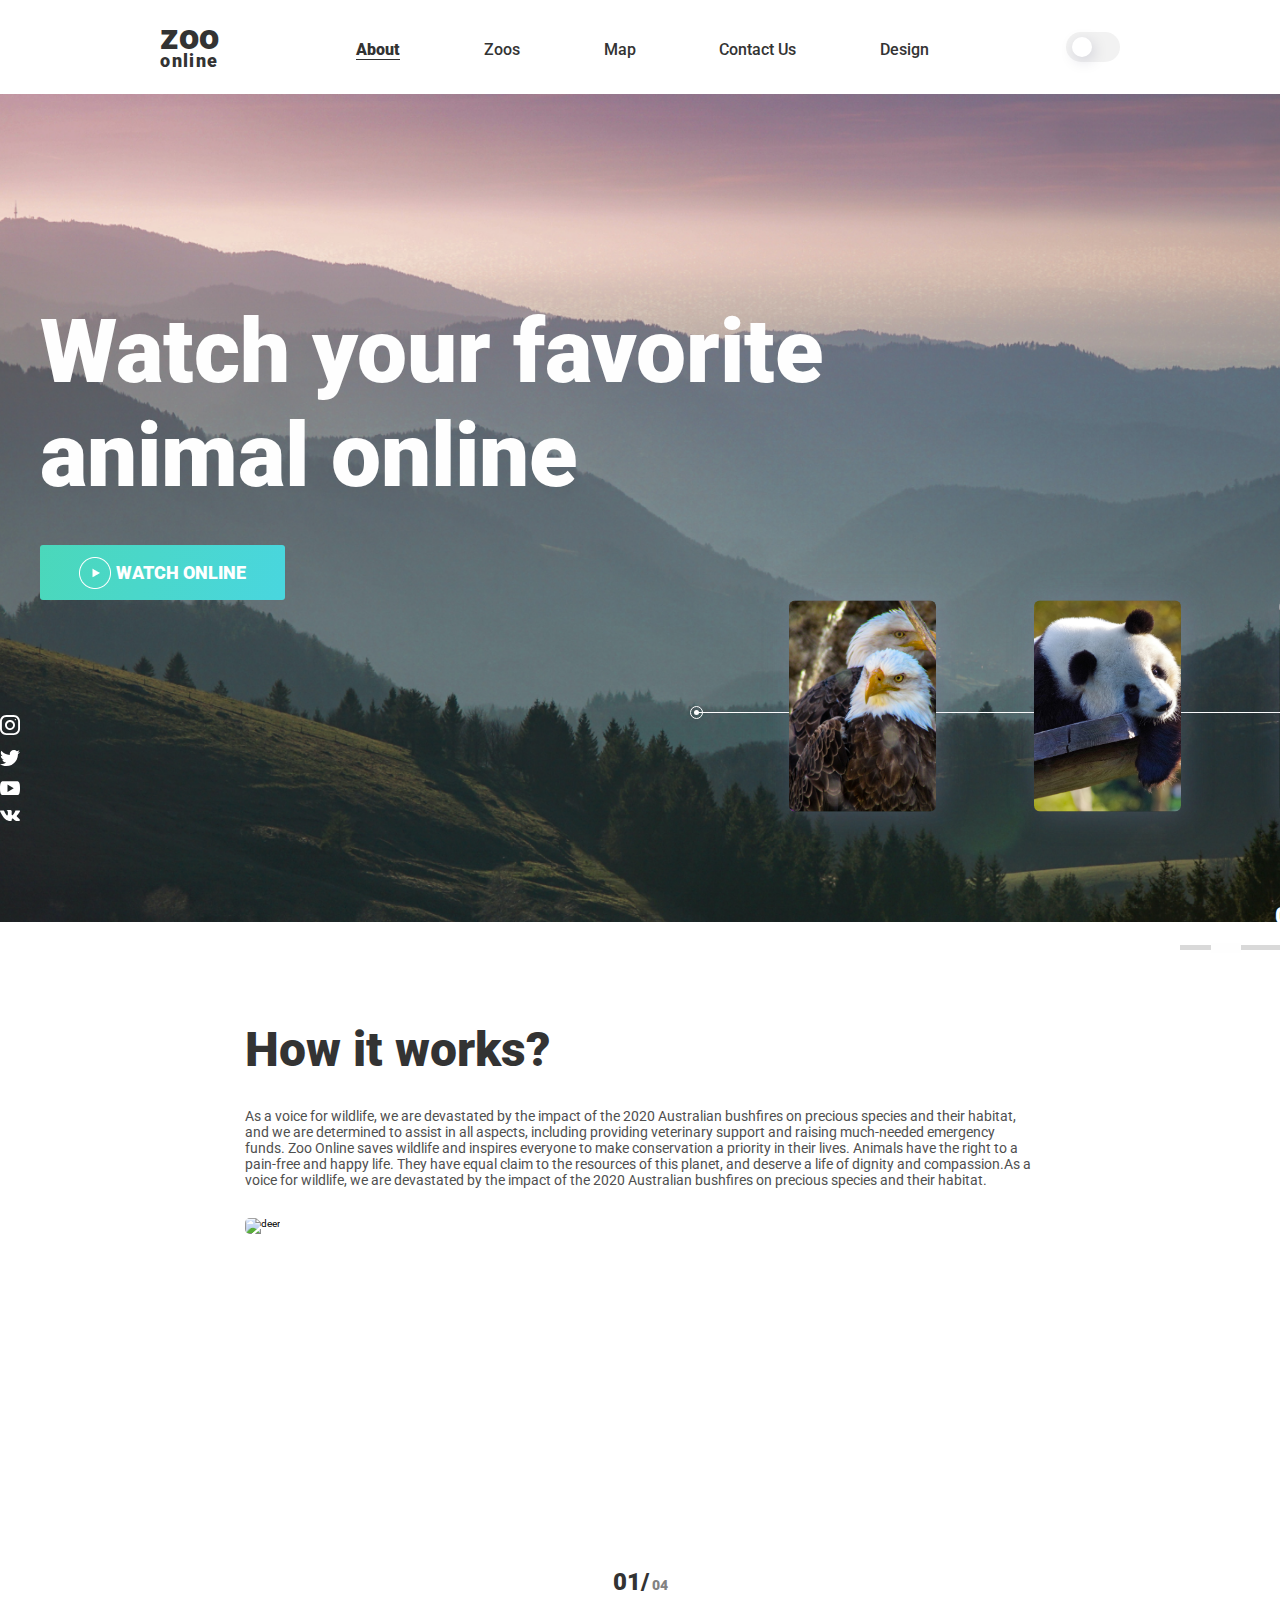
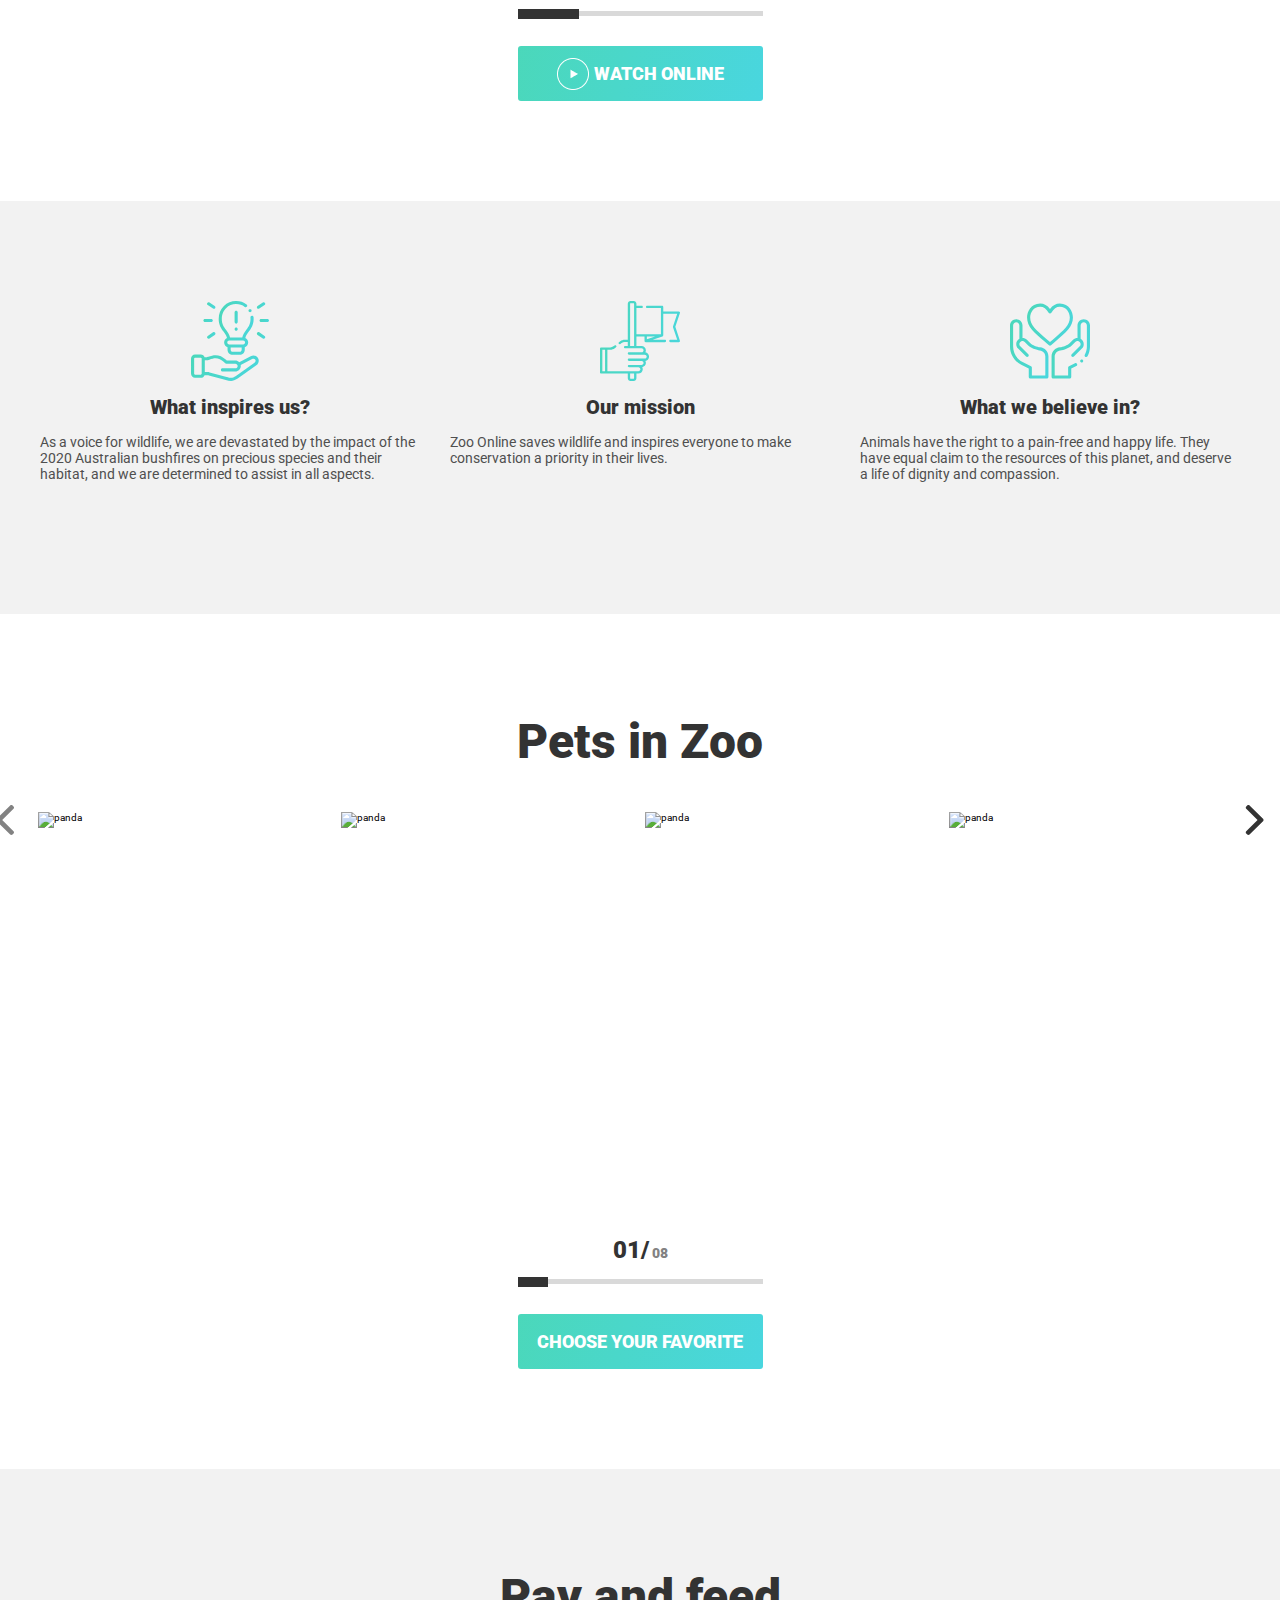
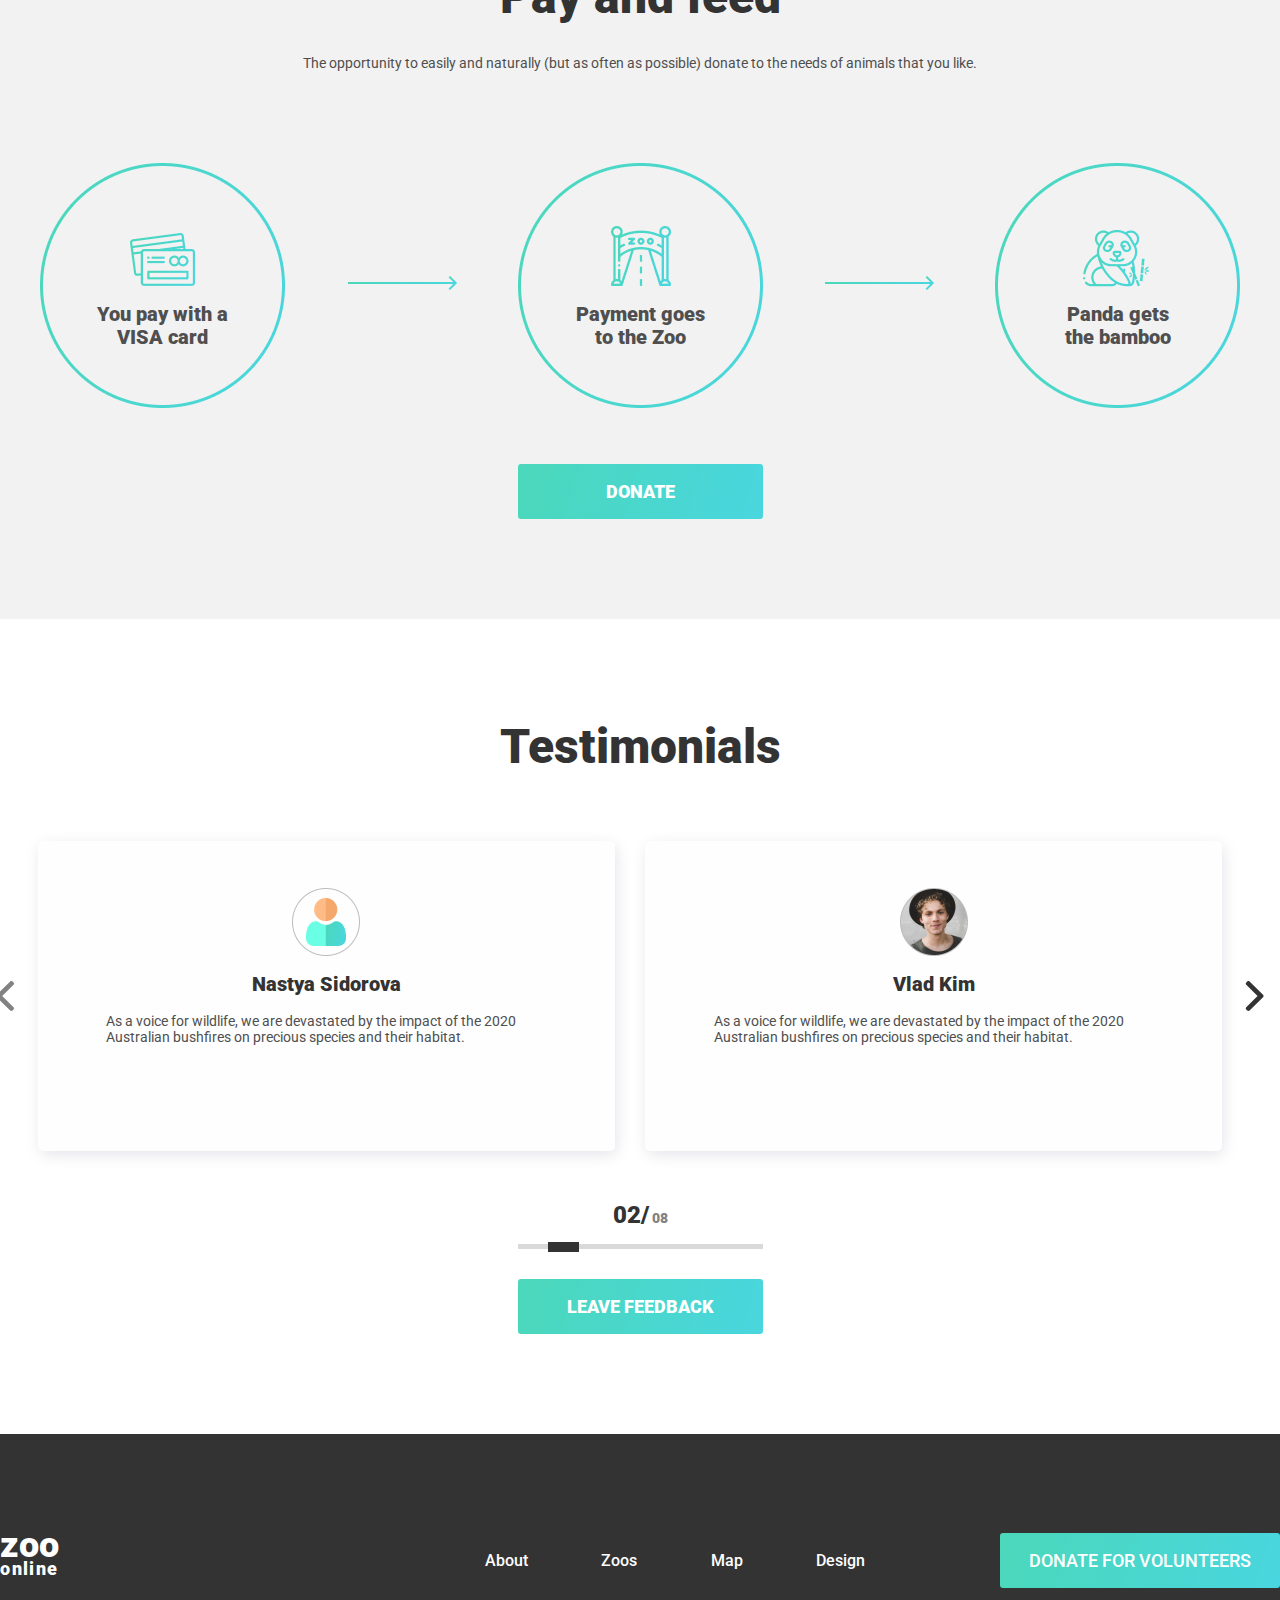
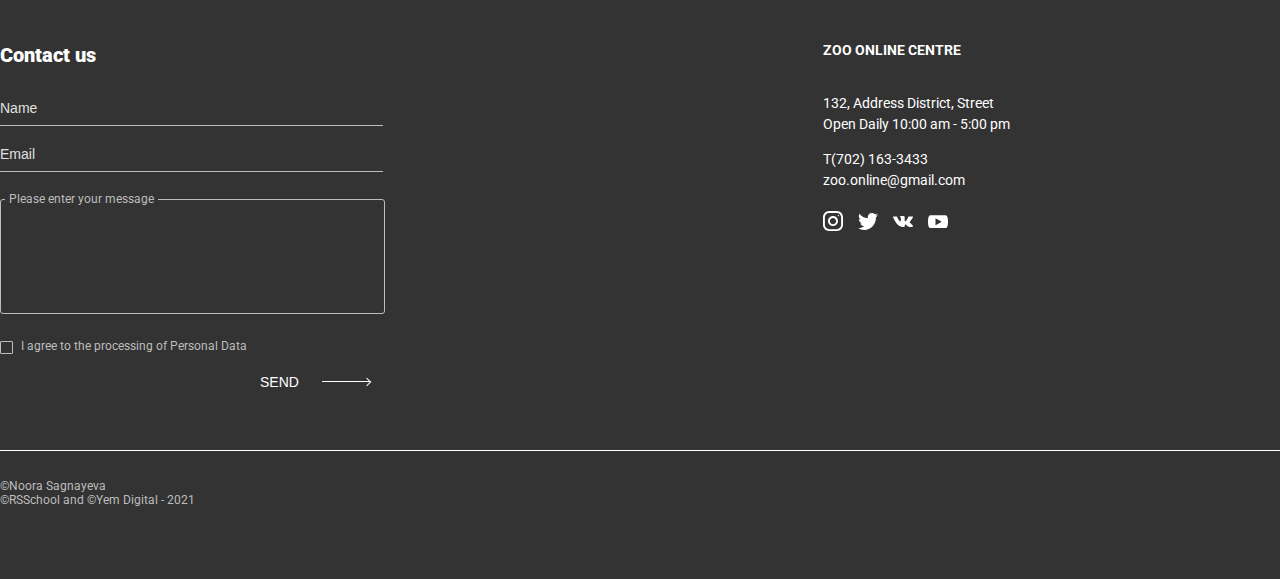
==== online-zoo/pages/landing/index.html @ e0a6dd7f "feat: start adaptive and remove bad code, prepare things to change machine" ====
<!DOCTYPE html>
<html lang="en">
  <head>
    <meta charset="UTF-8" />
    <meta http-equiv="X-UA-Compatible" content="IE=edge" />
    <meta name="viewport" content="width=device-width, initial-scale=1.0" />
    <link rel="preconnect" href="https://fonts.gstatic.com" />
    <link
      href="https://fonts.googleapis.com/css2?family=Roboto:wght@400;500;900&display=swap"
      rel="stylesheet"
    />
    <link rel="stylesheet" href="style.css" />
    <script src="main.js" defer></script>
    <title>Online Zoo</title>
  </head>
  <body>
    <header class="header">
      <div class="wrapper-large">
        <div class="header__wrapper">
          <a href="index.html" class="logo">
            <p class="logo-txt-1">zoo</p>
            <p class="logo-txt-2">online</p>
            <h1>Online Zoo</h1>
          </a>
          <nav class="nav">
            <ul class="nav__ul">
              <li class="nav__item">
                <a
                  href="../../../online-zoo/pages/landing/index.html"
                  class="nav__link nav__link_active"
                  >about</a
                >
              </li>
              <li class="nav__item">
                <a
                  href="../../../online-zoo/pages/zoos/panda/index.html"
                  class="nav__link"
                  >zoos</a
                >
              </li>
              <li class="nav__item">
                <a
                  href="../../../online-zoo/pages/map/index.html"
                  class="nav__link"
                  >map</a
                >
              </li>
              <li class="nav__item">
                <a href="#anchor" class="nav__link">contact us</a>
              </li>
              <li class="nav__item">
                <a
                  href="https://www.figma.com/file/HKt5Nlx0jghQtJp6jW9q8F/zooApp"
                  class="nav__link"
                  >design</a
                >
              </li>
            </ul>
          </nav>
          <div class="burger-n-checkbox">
            <label class="switch">
              <input type="checkbox" id="checkbox" class="checkbox" />
              <span class="ch-slider round"></span>
            </label>
            <div class="burger-button">
              <div class="burger">
                <span class="burger__item"></span>
                <span class="burger__item"></span>
                <span class="burger__item burger__item_short"></span>
              </div>
            </div>
          </div>
        </div>
      </div>
    </header>
    <section class="watch">
      <div class="watch__wrapper_mini">
        <div class="watch__link">
          <p class="watch__title">Watch your favorite animal online</p>
          <a
            href="../../../online-zoo/pages/zoos/panda/index.html"
            class="watch__button button__icon"
          >
            <img
              src="../../../online-zoo/assets/icons/btnicon.png"
              alt="play"
              class="play-icon"
            />
            watch online
          </a>
        </div>
      </div>
      <div class="wrapper-large">
        <div class="watch__wrapper-inner">
          <div class="social">
            <ul class="social__ul">
              <li class="social__item">
                <a
                  href="https://www.instagram.com/"
                  class="social__link social__link_instagram"
                ></a>
              </li>
              <li class="social__item">
                <a
                  href="https://twitter.com/home"
                  class="social__link social__link_twitter"
                ></a>
              </li>
              <li class="social__item">
                <a
                  href="https://www.youtube.com/"
                  class="social__link social__link_youtube"
                ></a>
              </li>
              <li class="social__item">
                <a
                  href="https://vk.com/"
                  class="social__link social__link_vk"
                ></a>
              </li>
            </ul>
          </div>
          <div class="animals">
            <div class="animals__slider">
              <div class="bg">
                <div class="bg__dot">
                  <span></span>
                </div>
                <div class="bg__line"></div>
              </div>
              <div class="animals__content">
                <div class="animals__image">
                  <img
                    src="../../../online-zoo/assets/images/eagle1.jpg"
                    alt="panda"
                  />
                  <div class="animals__description">
                    <p>
                      Lorem ipsum dolor, sit amet consectetur adipisicing elit.
                      Sint, quam.
                    </p>
                  </div>
                </div>
                <div class="animals__image">
                  <img
                    src="../../../online-zoo/assets/images/panda.jpg"
                    alt="panda"
                  />
                  <div class="animals__description"></div>
                </div>
                <div class="animals__image">
                  <img
                    src="../../../online-zoo/assets/images/gorilla.jpg"
                    alt="panda"
                  />
                  <div class="animals__description"></div>
                </div>
                <div class="animals__image">
                  <img
                    src="../../../online-zoo/assets/images/alligator.jpg"
                    alt="panda"
                  />
                  <div class="animals__description"></div>
                </div>
                <div class="animals__image">
                  <img
                    src="../../../online-zoo/assets/images/fox.jpg"
                    alt="panda"
                  />
                  <div class="animals__description"></div>
                </div>
              </div>
            </div>
            <div class="animals__progress">
              <label class="progress">
                <output class="progress__current">
                  <b>02</b><span>/</span>
                  08
                </output>
                <input
                  type="range"
                  class="progress__input"
                  min="1"
                  max="8"
                  value="2"
                />
              </label>
            </div>
          </div>
        </div>
      </div>
    </section>
    <section class="how-work">
      <div class="wrapper how-work__wrapper">
        <h2 class="how-work__title">How it works?</h2>
        <p class="description how-work__description">
          As a voice for wildlife, we are devastated by the impact of the 2020
          Australian bushfires on precious species and their habitat, and we are
          determined to assist in all aspects, including providing veterinary
          support and raising much-needed emergency funds. Zoo Online saves
          wildlife and inspires everyone to make conservation a priority in
          their lives. Animals have the right to a pain-free and happy life.
          They have equal claim to the resources of this planet, and deserve a
          life of dignity and compassion.As a voice for wildlife, we are
          devastated by the impact of the 2020 Australian bushfires on precious
          species and their habitat.
        </p>
        <div class="how-work__animals">
          <img
            src="../../assets/images/deer-wide.jpg"
            alt="deer"
            class="how-work__img"
          />
        </div>
        <div class="how-work__progress">
          <label class="progress">
            <output class="progress__current">
              <b>01</b><span>/</span>
              04
            </output>
            <input
              type="range"
              class="progress__input"
              min="1"
              max="4"
              value="1"
            />
          </label>
        </div>
        <div class="how-work__btn">
          <a
            href=".././../../online-zoo/pages/zoos/panda/index.html"
            class="how-work__button"
          >
            <img
              src="../../../online-zoo/assets/icons/btnicon.png"
              alt="play"
              class="play-icon"
            />
            watch online
          </a>
        </div>
      </div>
    </section>
    <section class="inspiration">
      <div class="wrapper">
        <div class="inspiration__column">
          <div class="inspiration__item">
            <img
              src="../../../online-zoo/assets/icons/problem-solving.svg"
              alt="icon"
              class="inspiration__icon"
            />
            <h3 class="inspiration__subtitle">What inspires us?</h3>
            <p class="inspiration__description">
              As a voice for wildlife, we are devastated by the impact of the
              2020 Australian bushfires on precious species and their habitat,
              and we are determined to assist in all aspects.
            </p>
          </div>
          <div class="inspiration__item">
            <img
              src="../../../online-zoo/assets/icons/achievement.svg"
              alt="icon"
              class="inspiration__icon"
            />
            <h3 class="inspiration__subtitle">Our mission</h3>
            <p class="inspiration__description">
              Zoo Online saves wildlife and inspires everyone to make
              conservation a priority in their lives.
            </p>
          </div>
          <div class="inspiration__item">
            <img
              src="../../../online-zoo/assets/icons/love.svg"
              alt="icon"
              class="inspiration__icon"
            />
            <h3 class="inspiration__subtitle">What we believe in?</h3>
            <p class="inspiration__description">
              Animals have the right to a pain-free and happy life. They have
              equal claim to the resources of this planet, and deserve a life of
              dignity and compassion.
            </p>
          </div>
        </div>
      </div>
    </section>
    <section class="pets">
      <div class="wrapper">
        <h2 class="pets__title">Pets in Zoo</h2>
        <div class="pets__slider">
          <div class="slider">
            <a href="#" class="slider__btn btn-left"></a>
            <div class="slider__content">
              <div class="slider__item">
                <div class="card">
                  <img
                    src="../../../online-zoo/assets/images/panda.png"
                    alt="panda"
                    class="card__img"
                  />
                  <div class="card__description">
                    <p>
                      Panda’s name is Bei Bei. He is 2 years old. Bei Bei is
                      from China. He loves bamboos.
                    </p>
                    <div class="card__btn">
                      <a href="#" class="card__link link-online"
                        ><img
                          src="../../../online-zoo/assets/icons/Polygon.svg"
                          alt="lpay"
                        />watch online</a
                      >
                      <a href="#" class="card__link link-donate"
                        ><img
                          src="../../../online-zoo/assets/icons/$.svg"
                          alt="lpay"
                        />donate</a
                      >
                    </div>
                  </div>
                </div>
              </div>
              <div class="slider__item">
                <div class="card">
                  <img
                    src="../../../online-zoo/assets/images/eagle.png"
                    alt="panda"
                    class="card__img"
                  />
                  <div class="card__description">
                    <p>
                      Panda’s name is Bei Bei. He is 2 years old. Bei Bei is
                      from China. He loves bamboos.
                    </p>
                    <div class="card__btn">
                      <a href="#" class="card__link link-online"
                        ><img
                          src="../../../online-zoo/assets/icons/Polygon.svg"
                          alt="lpay"
                        />watch online</a
                      >
                      <a href="#" class="card__link link-donate"
                        ><img
                          src="../../../online-zoo/assets/icons/$.svg"
                          alt="lpay"
                        />donate</a
                      >
                    </div>
                  </div>
                </div>
              </div>
              <div class="slider__item">
                <div class="card">
                  <img
                    src="../../../online-zoo/assets/images/gorilla.png"
                    alt="panda"
                    class="card__img"
                  />
                  <div class="card__description">
                    <p>
                      Panda’s name is Bei Bei. He is 2 years old. Bei Bei is
                      from China. He loves bamboos.
                    </p>
                    <div class="card__btn">
                      <a href="#" class="card__link link-online"
                        ><img
                          src="../../../online-zoo/assets/icons/Polygon.svg"
                          alt="lpay"
                        />watch online</a
                      >
                      <a href="#" class="card__link link-donate"
                        ><img
                          src="../../../online-zoo/assets/icons/$.svg"
                          alt="lpay"
                        />donate</a
                      >
                    </div>
                  </div>
                </div>
              </div>
              <div class="slider__item">
                <div class="card">
                  <img
                    src="../../../online-zoo/assets/images/alligator.png"
                    alt="panda"
                    class="card__img"
                  />
                  <div class="card__description">
                    <p>
                      Panda’s name is Bei Bei. He is 2 years old. Bei Bei is
                      from China. He loves bamboos.
                    </p>
                    <div class="card__btn">
                      <a href="#" class="card__link link-online"
                        ><img
                          src="../../../online-zoo/assets/icons/Polygon.svg"
                          alt="lpay"
                        />watch online</a
                      >
                      <a href="#" class="card__link link-donate"
                        ><img
                          src="../../../online-zoo/assets/icons/$.svg"
                          alt="lpay"
                        />donate</a
                      >
                    </div>
                  </div>
                </div>
              </div>
            </div>
            <a href="#" class="slider__btn btn-right"></a>
          </div>
        </div>
        <div class="pets__progress">
          <label class="progress">
            <output class="progress__current">
              <b>01</b><span>/</span>
              08
            </output>
            <input
              type="range"
              class="progress__input"
              min="1"
              max="8"
              value="1"
            />
          </label>
        </div>
        <div class="pets__btn">
          <a
            href="../../../online-zoo/pages/map/index.html"
            class="pets__button"
            >Choose your favorite</a
          >
        </div>
      </div>
    </section>
    <section class="pay">
      <div class="wrapper">
        <h2 class="pay__title">Pay and feed</h2>
        <p class="pay__description">
          The opportunity to easily and naturally (but as often as possible)
          donate to the needs of animals that you like.
        </p>
        <div class="pay__column">
          <div class="pay__item">
            <img
              src="../../../online-zoo/assets/icons/visa.png"
              alt="visa icon"
              class="pay__icon"
            />
            <h3 class="pay__subtitle">
              You pay with a<br />
              VISA card
            </h3>
          </div>
          <div class="pay__arrow">
            <div class="arrow-head"></div>
          </div>
          <div class="pay__item">
            <img
              src="../../../online-zoo/assets/icons/zoo.png"
              alt="zoo icon"
              class="pay__icon"
            />
            <h3 class="pay__subtitle">
              Payment goes<br />
              to the Zoo
            </h3>
          </div>
          <div class="pay__arrow">
            <div class="arrow-head"></div>
          </div>
          <div class="pay__item">
            <img
              src="../../../online-zoo/assets/icons/panda.png"
              alt="panda icon"
              class="pay__icon"
            />
            <h3 class="pay__subtitle">
              Panda gets<br />
              the bamboo
            </h3>
          </div>
        </div>
        <div class="pay__btn">
          <a href="#" class="pay__button">donate</a>
        </div>
      </div>
    </section>
    <section class="testimonial">
      <div class="wrapper">
        <h2 class="testimonial__title">Testimonials</h2>
        <div class="testimonial__slider">
          <div class="slider">
            <a href="#" class="slider__btn btn-left"> </a>
            <div class="slider__content">
              <div class="slider__item testimonial__item">
                <div class="testimonial__card">
                  <img
                    class="testimonial__img"
                    src="../../../online-zoo/assets/icons/user.png"
                    alt="user icon"
                  />
                  <h3 class="testimonial__subtitle">Nastya Sidorova</h3>
                  <p class="testimonial__description">
                    As a voice for wildlife, we are devastated by the impact of
                    the 2020 Australian bushfires on precious species and their
                    habitat.
                  </p>
                </div>
              </div>
              <div class="slider__item testimonial__item">
                <div class="testimonial__card">
                  <img
                    class="testimonial__img"
                    src="../../../online-zoo/assets/icons/user2.png"
                    alt="user icon"
                  />
                  <h3 class="testimonial__subtitle">Vlad Kim</h3>
                  <p class="testimonial__description">
                    As a voice for wildlife, we are devastated by the impact of
                    the 2020 Australian bushfires on precious species and their
                    habitat.
                  </p>
                </div>
              </div>
            </div>
            <a href="#" class="slider__btn btn-right"> </a>
          </div>
        </div>
        <div class="testimonial__progress">
          <label class="progress">
            <output class="progress__current">
              <b>02</b><span>/</span>
              08
            </output>
            <input
              type="range"
              class="progress__input"
              min="1"
              max="8"
              value="2"
            />
          </label>
        </div>
        <div class="testimonial__btn">
          <a href="#" class="pets__button">Leave feedback</a>
        </div>
      </div>
    </section>
    <!-- <section class="map">
      <div class="wrapper">
        <h2 class="map__title">Map</h2>
        <div class="map__img">
          <div class="map__marker">
            <a href="#" class="point map__points map__points_eagle">
              <svg
                width="67"
                height="94"
                viewBox="0 0 67 94"
                fill="none"
                xmlns="http://www.w3.org/2000/svg"
              >
                <path
                  d="M33.682 0C15.4489 0 0.615723 14.835 0.615723 33.0703C0.615723 50.7103 30.8461 90.9006 32.1338 92.6047C32.4956 93.0911 33.0753 93.375 33.6822 93.375C34.2891 93.375 34.8688 93.0911 35.2305 92.6047C36.5181 90.9006 66.7487 50.7105 66.7487 33.0703C66.7483 14.835 51.9151 0 33.682 0ZM33.682 50.5781C24.0305 50.5781 16.1763 42.7229 16.1763 33.0703C16.1763 23.4176 24.0305 15.5624 33.682 15.5624C43.3335 15.5624 51.1877 23.4176 51.1877 33.0703C51.1877 42.7229 43.3335 50.5781 33.682 50.5781Z"
                  fill="url(#paint0_linear)"
                />
                <defs>
                  <linearGradient
                    id="paint0_linear"
                    x1="-11.7325"
                    y1="-4.90899e-07"
                    x2="83.027"
                    y2="20.3729"
                    gradientUnits="userSpaceOnUse"
                  >
                    <stop stop-color="#4BD8B5" />
                    <stop offset="1" stop-color="#49D6DF" />
                  </linearGradient>
                </defs>
              </svg>
              <img
                class="point-icon"
                src="../../../online-zoo/assets/icons/points/eagle.png"
                alt="eagle"
              />
              <div class="point__hint">
                <img
                  src="../../../online-zoo/assets/icons/points/eagle2.png"
                  alt="icon"
                />
                <div class="point__description">
                  <h4>West End Bald Eagle</h4>
                  <p><span>Region:</span>on an island near Los Angeles</p>
                  <p><span>Population:</span>more than 270 pairs in 2013</p>
                </div>
              </div>
            </a>

            <a href="#" class="point map__points map__points_alligator">
              <svg
                width="67"
                height="94"
                viewBox="0 0 67 94"
                fill="none"
                xmlns="http://www.w3.org/2000/svg"
              >
                <path
                  d="M33.682 0C15.4489 0 0.615723 14.835 0.615723 33.0703C0.615723 50.7103 30.8461 90.9006 32.1338 92.6047C32.4956 93.0911 33.0753 93.375 33.6822 93.375C34.2891 93.375 34.8688 93.0911 35.2305 92.6047C36.5181 90.9006 66.7487 50.7105 66.7487 33.0703C66.7483 14.835 51.9151 0 33.682 0ZM33.682 50.5781C24.0305 50.5781 16.1763 42.7229 16.1763 33.0703C16.1763 23.4176 24.0305 15.5624 33.682 15.5624C43.3335 15.5624 51.1877 23.4176 51.1877 33.0703C51.1877 42.7229 43.3335 50.5781 33.682 50.5781Z"
                  fill="url(#paint0_linear)"
                />
                <defs>
                  <linearGradient
                    id="paint0_linear"
                    x1="-11.7325"
                    y1="-4.90899e-07"
                    x2="83.027"
                    y2="20.3729"
                    gradientUnits="userSpaceOnUse"
                  >
                    <stop stop-color="#4BD8B5" />
                    <stop offset="1" stop-color="#49D6DF" />
                  </linearGradient>
                </defs>
              </svg>
              <img
                class="point-icon"
                src="../../../online-zoo/assets/icons/points/alligator.png"
                alt="eagle"
              />
              <div class="point__hint">
                <img
                  src="../../../online-zoo/assets/icons/points/eagle2.png"
                  alt="icon"
                />
                <div class="point__description">
                  <h4>West End Bald Eagle</h4>
                  <p><span>Region:</span>on an island near Los Angeles</p>
                  <p><span>Population:</span>more than 270 pairs in 2013</p>
                </div>
              </div>
            </a>
            <a href="#" class="point map__points map__points_gorilla">
              <svg
                width="67"
                height="94"
                viewBox="0 0 67 94"
                fill="none"
                xmlns="http://www.w3.org/2000/svg"
              >
                <path
                  d="M33.682 0C15.4489 0 0.615723 14.835 0.615723 33.0703C0.615723 50.7103 30.8461 90.9006 32.1338 92.6047C32.4956 93.0911 33.0753 93.375 33.6822 93.375C34.2891 93.375 34.8688 93.0911 35.2305 92.6047C36.5181 90.9006 66.7487 50.7105 66.7487 33.0703C66.7483 14.835 51.9151 0 33.682 0ZM33.682 50.5781C24.0305 50.5781 16.1763 42.7229 16.1763 33.0703C16.1763 23.4176 24.0305 15.5624 33.682 15.5624C43.3335 15.5624 51.1877 23.4176 51.1877 33.0703C51.1877 42.7229 43.3335 50.5781 33.682 50.5781Z"
                  fill="url(#paint0_linear)"
                />
                <defs>
                  <linearGradient
                    id="paint0_linear"
                    x1="-11.7325"
                    y1="-4.90899e-07"
                    x2="83.027"
                    y2="20.3729"
                    gradientUnits="userSpaceOnUse"
                  >
                    <stop stop-color="#4BD8B5" />
                    <stop offset="1" stop-color="#49D6DF" />
                  </linearGradient>
                </defs>
              </svg>
              <img
                class="point-icon"
                src="../../../online-zoo/assets/icons/points/gorilla.png"
                alt="eagle"
              />
              <div class="point__hint">
                <img
                  src="../../../online-zoo/assets/icons/points/eagle2.png"
                  alt="icon"
                />
                <div class="point__description">
                  <h4>West End Bald Eagle</h4>
                  <p><span>Region:</span>on an island near Los Angeles</p>
                  <p><span>Population:</span>more than 270 pairs in 2013</p>
                </div>
              </div>
            </a>

            <a href="#" class="point map__points map__points_panda">
              <svg
                width="67"
                height="94"
                viewBox="0 0 67 94"
                fill="none"
                xmlns="http://www.w3.org/2000/svg"
              >
                <path
                  d="M33.682 0C15.4489 0 0.615723 14.835 0.615723 33.0703C0.615723 50.7103 30.8461 90.9006 32.1338 92.6047C32.4956 93.0911 33.0753 93.375 33.6822 93.375C34.2891 93.375 34.8688 93.0911 35.2305 92.6047C36.5181 90.9006 66.7487 50.7105 66.7487 33.0703C66.7483 14.835 51.9151 0 33.682 0ZM33.682 50.5781C24.0305 50.5781 16.1763 42.7229 16.1763 33.0703C16.1763 23.4176 24.0305 15.5624 33.682 15.5624C43.3335 15.5624 51.1877 23.4176 51.1877 33.0703C51.1877 42.7229 43.3335 50.5781 33.682 50.5781Z"
                  fill="url(#paint0_linear)"
                />
                <defs>
                  <linearGradient
                    id="paint0_linear"
                    x1="-11.7325"
                    y1="-4.90899e-07"
                    x2="83.027"
                    y2="20.3729"
                    gradientUnits="userSpaceOnUse"
                  >
                    <stop stop-color="#4BD8B5" />
                    <stop offset="1" stop-color="#49D6DF" />
                  </linearGradient>
                </defs>
              </svg>
              <img
                class="point-icon"
                src="../../../online-zoo/assets/icons/points/panda.png"
                alt="eagle"
              />
              <div class="point__hint">
                <img
                  src="../../../online-zoo/assets/icons/points/eagle2.png"
                  alt="icon"
                />
                <div class="point__description">
                  <h4>West End Bald Eagle</h4>
                  <p><span>Region:</span>on an island near Los Angeles</p>
                  <p><span>Population:</span>more than 270 pairs in 2013</p>
                </div>
              </div>
            </a>
          </div>
          <svg
            width="1200"
            height="498"
            viewBox="0 0 1200 498"
            fill="none"
            xmlns="http://www.w3.org/2000/svg"
          >
            <path
              d="M742.625 212.977L743.227 212.795L743.438 213.779L746.131 213.219L749.036 213.31L751.157 213.415L753.339 210.995L755.747 208.711L757.748 206.518L758.515 207.743L759.252 210.556L757.477 210.572L757.387 212.886L758.049 213.385L756.529 214.081L756.634 215.533L755.747 217.016L755.762 218.438L755.115 219.194L744.446 217.409L742.821 213.794L742.625 212.977Z"
              fill="#333333"
            />
            <path
              d="M771.425 172.316L775.111 173.677L777.609 173.193L778.076 171.574L780.694 171.045L782.454 169.956L782.665 167.112L785.434 166.416L785.75 165.146L787.51 166.099L788.563 166.204L790.459 166.235L793.152 166.991L794.266 167.43L796.538 166.28L797.802 166.961L798.614 165.327L800.661 165.403L801.082 164.888L801.187 163.451L802.421 162.211L804.407 163.013L804.242 164.102L805.295 164.268L805.521 167.278L807.071 168.443L808.124 167.687L809.583 167.339L811.404 165.736L813.796 166.008H817.302L818.1 167.036L816.204 167.43L814.594 168.095L810.757 168.504L807.221 169.26L805.506 170.803L806.574 172.316L807.266 174.101L805.807 175.598L806.183 176.96L805.446 178.245L802.165 178.14L803.881 180.499L801.834 181.392L800.706 183.54L801.202 185.688L799.999 186.686L798.675 186.353L796.102 186.822L795.876 187.821H793.303L791.648 189.833L791.919 192.873L787.615 194.34L785.163 194.038L784.561 194.809L782.424 194.356L779.024 194.9L773.005 193.07L775.758 189.848L775.187 187.549L772.493 186.943L771.937 184.69L770.432 181.846L771.636 179.879L770.071 179.365L770.658 176.763L771.425 172.316Z"
              fill="#333333"
            />
            <path
              d="M631.401 150.185L631.055 151.395L631.612 152.923L633.071 153.8L633.056 154.738L631.988 155.253L631.853 156.417L630.378 158.142L629.791 157.885L629.686 157.098L627.745 155.903L627.354 154.209L627.504 151.773L627.91 150.669L627.308 150.094L627.022 148.96L628.377 147.205L628.617 147.886L629.505 147.568L630.273 148.521L631.1 148.884L631.401 150.185Z"
              fill="#333333"
            />
            <path
              d="M708.966 152.909L713.571 152.35L714.398 153.287L715.752 153.908L715.196 154.8L717.137 156.025L716.339 157.16L717.889 158.128L719.484 158.718L719.86 161.184L718.656 161.29L717.016 159.232L716.956 158.688H715.466L714.353 157.735L713.661 157.826L712.201 156.782L709.583 155.904L709.689 154.165L708.966 152.909Z"
              fill="#333333"
            />
            <path
              d="M620.357 320.168L621.214 322.83L622.222 324.963L623.035 326.112L624.389 327.973L626.736 327.686L627.91 327.186L629.881 327.686L630.408 326.793L631.326 324.721L633.538 324.585L633.733 323.964L635.554 323.949L635.223 325.235L639.541 325.205L639.586 327.444L640.293 328.82L639.737 330.968L639.978 333.146L641.136 334.478L640.895 338.698L641.768 338.38L643.318 338.471L645.53 337.942L647.14 338.138L647.501 339.243L647.064 340.982L647.651 342.646L647.11 343.977L647.38 345.203L640.008 345.157L639.616 356.487L641.934 359.407L644.176 361.63L637.66 363.083L629.129 362.583L626.722 360.874L612.412 361.025L611.87 361.267L609.794 359.664L607.507 359.558L605.385 360.163L603.67 360.844L603.369 358.605L603.896 355.474L605.16 352.206L605.355 350.678L606.544 347.472L607.402 346.019L609.463 343.69L610.607 342.102L611.013 339.47L610.847 337.442L609.794 336.172L608.861 334.009L608.003 331.876L608.199 331.135L609.298 329.728L608.244 326.294L607.537 323.904L605.762 321.65L606.108 320.969L607.582 320.485L608.605 320.561L609.854 320.122L620.357 320.168ZM606.514 319.487L605.611 319.865L604.678 317.188L606.123 315.645L607.191 315.055L608.53 316.265L607.221 317.021L606.634 317.929L606.514 319.487Z"
              fill="#333333"
            />
            <path
              d="M353.354 496.167L350.375 496.349L348.388 495.078L346.432 494.987H343.002L340.745 486.985L342.445 488.649L344.792 491.326L349.562 493.474L354.287 494.382L353.354 496.167ZM334.305 377.845L336.607 380.416L337.705 377.557L341.723 377.709L342.355 378.465L349.321 384.289L352.24 384.818L356.754 387.45L360.471 388.857L361.133 390.43L358.229 395.846L361.84 396.814L365.797 397.358L368.491 396.783L371.38 394.046L371.666 390.899L373.336 390.218L375.262 392.276L375.457 395.135L372.719 397.101L370.522 398.538L366.956 402.002L362.863 406.873L362.322 409.732L361.84 413.393L362.322 416.948L361.675 417.749L361.705 420.049L361.72 421.909L366.49 424.98L366.354 427.431L368.701 428.989L368.777 430.728L366.174 435.312L361.434 437.233L354.753 437.974L350.961 437.611L352.03 439.744L351.789 442.421L352.737 444.221L350.931 445.477L347.561 445.976L344.085 444.675L342.957 445.613L344.1 449.153L346.568 450.242L348.193 449.107L349.532 450.968L346.658 452.072L344.416 454.296L344.657 457.896L344.266 459.802L341.121 459.817L338.909 461.648L338.563 464.325L342.4 466.942L345.71 467.668L345.319 470.875L341.903 472.902L340.805 477.092L338.187 478.499L337.284 480.178L339.315 483.899L342.024 485.972L340.609 485.79L337.465 485.23L329.52 484.746L327.594 482.659L326.917 479.981L324.81 480.208L323.306 478.907L321.997 475.126L324.088 473.552L324.555 471.283L323.712 469.468L324.705 466.412L324.795 461.678L323.953 459.575L325.247 458.91L324.585 457.548L322.884 456.837L323.652 455.34L321.846 453.978L320.176 449.864L321.365 449.138L319.905 444.781L319.965 441.12L320.251 437.929L322.042 436.628L320.372 433.149L319.77 429.866L321.952 427.536L321.38 424.556L322.764 421.062L322.268 417.78L321.274 417.129L318.762 410.973L320.372 407.297L319.574 403.848L320.402 400.611L322.252 397.252L324.449 395.044L323.231 393.637L323.832 392.503L323.065 386.558L326.691 384.788L327.519 381.097L327.007 380.204L329.625 376.982L334.305 377.845Z"
              fill="#333333"
            />
            <path
              d="M618.055 127.799L617.889 129.266H616.038L616.73 130.037L615.752 132.337L615.166 132.942L612.277 133.033L610.651 133.849L607.898 133.562L603.143 132.639L602.346 131.399L599.111 132.019L598.75 132.7L596.733 132.201L595.048 132.095L593.528 131.444L594.01 130.567L593.859 129.932L594.837 129.735L596.553 130.733L596.974 129.795L599.893 129.947L602.225 129.296L603.805 129.417L604.858 130.143L605.144 129.538L604.573 127.209L605.731 126.755L606.815 125.106L609.297 126.256L611.073 124.804L612.201 124.531L614.819 125.62L616.339 125.439L617.889 126.104L617.663 126.558L618.055 127.799Z"
              fill="#333333"
            />
            <path
              d="M1052.27 444.631L1055.02 445.872L1057.05 445.388L1059.97 444.692L1061.9 444.934L1060.32 449.169L1058.63 450.41L1057.02 453.284L1056.29 452.301L1052.86 454.797L1052.26 454.6L1050.24 454.494L1049.53 451.439L1050.07 449.079L1049.44 445.963L1050.19 444.329L1052.27 444.631ZM1070.76 348.243L1071.68 351.041L1074.12 349.695L1075.1 351.208L1076.62 352.584L1076.03 354.173L1076.34 357.228L1076.62 358.998L1077.44 359.437L1077.92 362.477L1077.28 364.323L1078 366.743L1081.49 368.604L1083.66 370.298L1085.73 371.856L1085.1 372.718L1086.68 374.942L1087.25 378.799L1088.82 378.013L1089.9 379.571L1090.88 379.011L1090.65 382.793L1092.64 384.986L1093.95 386.347L1095.98 389.222L1096.24 392.096L1095.8 394.123L1094.97 396.331L1095.8 399.357L1094.7 402.518L1093.62 404.167L1091.74 407.359L1091.18 409.401L1089.69 411.957L1087.13 415.21L1084 416.964L1081.82 419.717L1080.08 421.487L1077.98 424.573L1076.03 426.343L1074.19 429.02L1072.84 431.486L1072.6 432.606L1070.18 433.846L1066.32 433.982L1062.62 435.449L1060.53 436.826L1057.9 438.354L1055.7 436.781L1053.85 436.145L1055.08 434.285L1052.98 434.965L1049.04 437.552L1046.46 436.584L1044.75 436.024L1042.9 435.767L1039.99 434.738L1038.58 432.53L1038.89 429.822L1038.71 428.022L1037.52 426.57L1034.38 426.131L1036.06 424.407L1036.09 421.76L1033.63 424.225L1030.38 424.876L1032.8 422.909L1033.96 420.852L1035.82 419.097L1036.35 416.45L1032.63 419.506L1030.12 420.716L1027.92 423.56L1025.7 422.092L1026.39 420.201L1025.02 417.6L1023.61 416.268L1024.48 415.452L1020.67 413.288L1018.28 413.183L1015.45 411.443L1009.18 411.776L1004.36 413.062L1000.12 414.257L996.898 414.015L992.761 415.845L989.556 416.662L988.382 418.538L986.712 419.99L983.778 420.08L981.536 420.398L978.677 419.748L976.104 420.126L973.697 420.292L971.139 422.198L970.191 422.032L968.19 423.045L966.233 424.18L963.766 424.044H961.479L958.454 421.76L956.784 421.079L957.401 419.037L959.222 418.553L960.019 417.736L960.215 416.465L961.253 413.984L961.388 411.867L960.41 408.251L960.305 406.224L960.907 404.182L960.034 401.868L960.17 400.824L958.921 399.402L959.056 396.604L957.627 393.775L957.431 392.262L958.665 393.805L958.123 390.492L959.658 391.521L960.425 392.913L960.711 391.082L959.508 388.269L959.372 387.149L958.755 386.09L959.493 384.018L960.365 383.141L961.133 381.356L961.103 379.283L962.968 376.712L962.788 379.434L964.669 376.969L967.708 375.789L969.664 374.261L972.538 372.96L974.178 372.688L975.081 373.127L978.06 371.795L980.257 371.402L980.904 370.616L981.882 370.298L983.808 370.374L987.675 369.33L989.812 367.757L991 365.851L993.317 364.035L993.663 362.613L994.025 360.677L996.883 357.652L997.967 360.723L999.562 360.027L998.524 358.333L999.863 356.608L1001.32 357.38L1002.09 354.672L1004.23 352.917L1005.23 351.51L1007.09 350.905L1007.25 349.907L1008.77 350.33L1008.92 349.438L1010.55 348.924L1012.31 348.44L1014.74 350.073L1016.46 352.191L1018.67 352.206L1020.88 352.539L1020.36 350.587L1022.37 347.729L1024.07 346.806L1023.62 345.913L1025.37 343.886L1027.64 342.631L1029.41 343.054L1032.47 342.374L1032.57 340.558L1030.08 339.378L1032.02 338.864L1034.29 339.757L1036.03 341.209L1038.94 342.116L1039.98 341.769L1042.07 342.858L1044.25 341.844L1045.54 342.147L1046.45 341.466L1047.89 343.221L1046.75 345.127L1045.24 346.564L1044.01 346.685L1044.27 348.107L1043 349.892L1041.54 351.646L1041.66 352.645L1044.22 354.611L1046.79 355.761L1048.45 356.986L1050.71 359.089H1051.7L1053.41 359.996L1053.77 361.101L1056.96 362.311L1059.48 361.086L1060.47 359.18L1061.4 357.606L1062.13 355.64L1063.59 352.811L1063.31 351.087L1063.71 350.058L1063.54 348.016L1064.32 345.338L1065.09 344.612L1064.67 343.417L1065.72 341.542L1066.59 339.575L1066.79 338.562L1068.23 337.23L1069.06 338.97L1069.08 341.209L1069.92 341.632V343.13L1071 344.945L1071.03 346.957L1070.76 348.243Z"
              fill="#333333"
            />
            <path
              d="M714.353 157.735L715.466 158.688H716.971L717.016 159.232L718.656 161.29L716.264 160.821L714.353 159.172L713.661 157.826L714.353 157.735ZM721.665 152.456L723.185 152.698L723.637 151.79L725.442 150.353L727.473 152.229L729.55 154.755L731.145 154.921L732.319 155.889L729.58 156.177L729.369 158.945L728.948 160.201L727.82 161.032L728.136 162.802L727.308 162.984L724.961 161.108L725.894 159.338L724.765 158.295L723.531 158.552L719.86 161.184L719.484 158.718L717.889 158.128L716.339 157.16L717.151 156.025L715.195 154.8L715.752 153.908L714.398 153.288L713.57 152.35L714.323 151.775L716.971 152.788L718.807 153L719.213 152.592L717.302 150.655L718.099 150.156L719.062 150.277L721.665 152.456Z"
              fill="#333333"
            />
            <path
              d="M625.458 139.462L626.661 139.446L625.924 141.02L627.624 142.396L627.233 144.075L626.451 144.227L625.849 144.559L624.811 145.376L624.434 147.343L621.395 145.996L620.056 144.499L618.732 143.712L617.137 142.381L616.354 141.277L614.639 139.598L615.256 138.115L616.49 138.947L617.182 138.206L618.717 138.115L621.621 138.72L623.908 138.66L625.458 139.462Z"
              fill="#333333"
            />
            <path
              d="M887.389 220.829L887.645 223.37L886.351 222.841L886.938 225.7L885.704 223.839L885.283 222.039L884.395 220.314L882.649 218.242L879.399 218.106L879.911 219.573L879.068 221.555L877.488 220.829L877.052 221.479L876.014 221.086L874.615 220.768L873.697 217.834L872.132 215.156L872.433 213.008L870.146 212.055L870.748 210.754L872.734 209.438L869.95 207.547L870.823 205.127L873.817 206.67L875.502 206.851L876.179 209.317L879.565 209.816L882.8 209.756L884.906 210.361L883.733 213.386L882.198 213.583L881.401 215.61L883.567 217.455L883.823 215.186L884.786 215.171L887.389 220.829Z"
              fill="#333333"
            />
            <path
              d="M573.005 116.286L575.382 116.573L578.377 115.832L580.468 117.39L582.274 118.222L581.958 120.642L581.115 120.778L580.799 122.775L577.91 121.142L576.24 121.429L573.938 119.735L572.403 118.313L570.898 118.252L570.417 116.997L573.005 116.286Z"
              fill="#333333"
            />
            <path
              d="M552.21 264.954L549.788 264.031L548.118 264.168L546.869 265.06L545.274 264.319L544.657 263.139L543.062 262.368L542.836 260.295L543.814 258.782L543.739 257.587L546.553 254.638L547.08 252.187L548.058 251.325L549.773 251.809L551.263 251.083L551.744 250.16L554.498 248.572L555.175 247.452L558.485 245.985L560.426 245.471L561.314 246.151L563.586 246.136L563.3 247.861L563.781 249.494L565.767 251.809L565.888 253.533L569.965 254.335L569.89 256.786L569.123 257.845L567.392 258.177L566.67 259.735L565.451 260.129L562.337 260.053L560.697 259.781L559.553 260.356L557.988 260.083L551.819 260.265L551.729 262.277L552.21 264.954Z"
              fill="#333333"
            />
            <path
              d="M637.765 141.686L638.834 143.153L640.098 142.896L642.701 143.455L647.621 143.637L649.201 142.729L653.068 141.897L655.596 143.198L657.597 143.576L655.987 145.044L654.979 147.6L656.228 149.642L653.309 149.158L649.968 150.278L650.074 152.063L647.034 152.395L644.582 151.155L641.948 152.138L639.466 152.032L639.059 149.673L637.314 148.523L637.826 148.024L637.434 147.6L637.916 146.466L639.12 145.346L637.389 143.803L636.998 142.502L637.765 141.686Z"
              fill="#333333"
            />
            <path
              d="M666.715 315.266L666.52 310.985L665.632 309.366L667.799 309.638L668.897 307.611L670.793 307.853L670.988 309.245L671.756 310.062L671.786 311.212L670.898 311.953L669.499 313.813L668.19 315.099L666.715 315.266Z"
              fill="#333333"
            />
            <path
              d="M571.831 276.995L568.897 277.403L568.009 274.953L568.175 266.784L567.453 266.043L567.317 264.304L566.083 263.063L565 262.004L565.451 260.129L566.67 259.735L567.392 258.177L569.123 257.844L569.89 256.785L571.079 255.742L572.358 255.727L575.066 257.769L574.931 258.964L575.728 261.066L575.036 262.503L575.412 263.456L573.697 265.665L572.599 266.754L571.937 268.993L572.027 271.262L571.831 276.995Z"
              fill="#333333"
            />
            <path
              d="M968.867 283.152L970.236 281.821L973.185 279.885L973.095 281.624L972.96 283.909L971.259 283.788L970.552 284.998L968.867 283.152Z"
              fill="#333333"
            />
            <path
              d="M341.723 377.709L337.706 377.558L336.607 380.417L334.305 377.845L329.626 376.983L327.007 380.205L324.525 380.689L322.689 375.773L320.432 371.779L321.245 368.33L319.274 366.818L318.596 364.261L316.685 361.826L318.626 357.983L316.896 354.988L317.633 353.793L316.911 352.477L318.19 350.692L318.07 347.667L318.1 345.171L318.807 343.961L315.452 338.228L318.1 338.53L319.921 338.455L320.673 337.381L323.712 335.928L325.518 334.597L330.152 333.992L329.881 336.67L330.378 338.031L330.197 340.421L334.2 343.613L338.202 344.188L339.662 345.519L342.099 346.23L343.619 347.258L345.846 347.228L347.952 348.287L348.223 350.344L348.96 351.388L349.096 352.916L348.073 352.976L349.668 357.121L356.454 357.272L356.062 359.33L356.529 360.737L358.515 361.735L359.493 363.943L359.057 366.757L358.199 368.315L358.681 370.342L357.627 371.083L357.492 369.979L354.076 368.164L350.811 368.118L344.747 369.147L343.303 372.278L343.378 374.199L342.355 378.465L341.723 377.709Z"
              fill="#333333"
            />
            <path
              d="M362.863 406.873L366.956 402.017L370.522 398.553L372.719 397.101L375.457 395.135L375.277 392.276L373.336 390.218L371.666 390.914L372.177 388.842L372.463 386.739L372.298 384.788L370.989 384.137L369.725 384.712L368.401 384.546L367.874 383.184L367.287 379.917L366.55 378.843L364.097 377.89L362.728 378.586L358.966 377.905L358.816 373.065L357.627 371.083L358.68 370.342L358.199 368.315L359.057 366.757L359.493 363.943L358.515 361.734L356.529 360.736L356.062 359.329L356.454 357.272L349.668 357.121L348.073 352.976L349.096 352.915L348.96 351.388L348.223 350.344L347.952 348.287L345.846 347.228L343.619 347.258L342.099 346.229L339.662 345.518L338.202 344.187L334.2 343.612L330.197 340.421L330.378 338.031L329.881 336.669L330.152 333.992L325.518 334.597L323.712 335.928L320.673 337.38L319.92 338.454L318.1 338.53L315.451 338.227L313.465 338.847L311.84 338.439V333.024L309.012 335.126L305.867 335.035L304.452 333.129L302.075 332.933L302.767 331.405L300.706 329.242L299.111 326.035L300.029 325.385L299.969 323.872L302.09 322.843L301.684 320.922L302.557 319.682L302.782 318.033L306.8 315.597L309.704 314.917L310.17 314.387L313.375 314.554L314.865 304.797L314.94 303.254L314.368 301.212L312.788 299.911L312.803 297.339L314.82 296.749L315.527 297.112L315.662 295.751L313.571 295.388L313.541 293.164L320.477 293.24L321.666 292.015L322.644 293.134L323.336 295.237L324.013 294.798L325.954 296.674L328.723 296.447L329.43 295.358L332.078 294.526L333.553 293.951L333.974 292.438L336.517 291.425L336.336 290.683L333.327 290.381L332.86 288.127L333.026 285.752L331.446 284.829L332.123 284.496L334.756 284.95L337.57 285.843L338.608 284.996L341.181 284.451L345.184 283.12L346.508 281.759L346.056 280.76L347.922 280.594L348.72 281.426L348.238 282.984L349.457 283.528L350.239 285.177L349.231 286.433L348.629 289.458L349.532 291.258L349.773 292.907L351.955 294.571L353.7 294.753L354.106 294.057L355.235 293.89L356.845 293.27L358.003 292.332L359.974 292.635L360.847 292.499L362.773 292.786L363.104 292.06L362.517 291.364L362.878 290.32L364.308 290.638L365.993 290.275L368.024 291.031L369.574 291.773L370.688 290.804L371.485 290.956L371.967 291.954L373.667 291.697L375.051 290.351L376.165 287.734L378.316 284.466L379.52 284.3L380.378 286.266L382.319 292.499L384.23 293.073L384.32 295.539L381.627 298.459L382.74 299.533L389.029 300.092L389.165 303.662L391.873 301.333L396.357 302.603L402.286 304.782L404.031 306.869L403.459 308.836L407.597 307.731L414.534 309.622L419.86 309.486L425.141 312.421L429.731 316.414L432.484 317.443L435.524 317.579L436.833 318.698L438.097 323.236L438.728 325.385L437.404 331.269L435.644 333.598L430.754 338.545L428.602 342.569L426.074 345.655L425.187 345.73L424.284 348.347L424.765 355.018L424.013 360.509L423.727 362.854L422.674 364.261L422.283 369.026L418.957 373.67L418.551 377.361L415.813 378.903L415.12 381.036L411.314 381.021L405.882 382.398L403.519 383.986L399.683 385.03L395.77 387.859L393.092 391.398L392.806 394.061L393.543 396.027L393.212 399.627L392.581 401.367L390.339 403.333L387.119 409.611L384.38 412.44L382.213 414.119L381.025 417.507L378.993 419.549L377.805 417.522L379.129 415.828L376.857 413.408L373.923 411.441L370.116 409.142L368.852 409.248L365.075 406.495L362.863 406.873Z"
              fill="#333333"
            />
            <path
              d="M290.911 214.703L290.038 214.884L289.391 212.827L288.217 211.798L289.255 209.529L290.279 209.681L291.151 212.63L290.911 214.703ZM291.181 204.659L287.299 205.233L287.239 203.902L288.924 203.63L291.197 203.736L291.181 204.659ZM294.04 204.613L293.107 207.154L292.521 206.701L292.822 204.84L291.452 203.433L291.497 203.01L294.04 204.613Z"
              fill="#333333"
            />
            <path
              d="M880.98 200.407L882.574 201.541L882.695 203.735L879.866 203.841L876.887 203.599L874.78 204.158L871.41 202.812L871.229 202.086L873.11 199.439L874.826 198.531L877.444 199.363L879.294 199.454L880.98 200.407Z"
              fill="#333333"
            />
            <path
              d="M652.662 365.23L653.354 365.88L654.392 367.938L658.244 371.856L659.749 372.234L659.703 373.489L660.651 375.743L663.345 376.288L665.526 377.906L660.456 380.523L657.206 383.186L655.942 385.561L654.828 386.907L652.917 387.194L652.24 388.888L651.834 390.008L649.562 390.84L646.733 390.658L645.108 389.66L643.649 389.236L641.918 390.053L641 391.763L639.315 392.837L637.51 394.425L634.997 394.788L634.259 393.548L634.666 391.369L632.71 387.981L631.777 387.451L632.078 377.044L635.554 376.923L635.99 364.232L638.608 364.111L644.085 362.855L645.394 364.337L647.681 362.931H648.749L650.766 362.129L651.398 362.386L652.662 365.23Z"
              fill="#333333"
            />
            <path
              d="M637.585 107.119L640.684 107.134L644.025 105.788L644.551 103.776L647.034 102.627L646.553 101.038L648.418 100.433L651.653 99.0566L655.114 99.9491L655.686 100.842L657.296 100.403L660.516 101.265L661.057 102.944L660.501 103.897L662.803 106.242L664.202 106.892L664.097 107.543L666.339 108.163L667.392 109.116L666.249 109.903L663.63 109.782L663.059 110.114L663.962 111.294L665.045 113.594L662.291 113.805L661.389 114.577V116.377L660.064 116.029L657.16 116.211L656.213 115.379L655.069 115.999L653.79 115.484L651.232 115.409L647.531 114.547L644.22 114.274L641.723 114.35L640.037 115.318L638.503 115.454L638.292 113.866L637.148 112.217L639.014 111.476L638.894 110.054L637.871 108.692L637.585 107.119Z"
              fill="#333333"
            />
            <path
              d="M247.802 235.895L247.832 235.366L248.268 235.2L248.87 235.623L250.345 233.475L251.022 233.43L250.992 233.959L251.654 233.974L251.488 234.942L250.766 236.47L251.022 237.03L250.54 238.3L250.721 238.648L250.149 240.449L249.367 241.386L248.72 241.492L247.907 242.733H246.854L247.501 238.709L247.802 235.895Z"
              fill="#333333"
            />
            <path
              d="M300.796 19.3981L302.045 17.9157L305.325 18.0518L306.634 18.2939L308.605 19.5343L306.679 20.82L302.045 21.5613L300.646 20.7293L300.796 19.3981ZM310.26 22.7412L310.953 22.3327L309.658 21.6672L304.317 21.6218L304.121 22.6201L308.951 22.8471L310.26 22.7412ZM334.726 37.7017L336.652 39.5925L337.344 39.8043L340.73 39.3202L343.724 39.3959L346.673 39.5018L347.004 38.5185L343.333 36.552L337.164 36.1738L335.659 36.4159L334.726 37.7017ZM286.607 18.6115L282.936 19.6704L288.714 19.8065L291.949 20.9562L295.921 21.3646L296.327 19.8671L295.996 18.1728L290.233 16.8719L285.599 16.3879L284.32 17.7493L286.607 18.6115ZM313.435 16.1307L318.25 16.1005L315.256 17.0534L313.977 18.3392L315.482 19.8065L320.582 20.2604L325.518 20.0032L332.77 17.3106L337.314 16.2517L335.208 15.1021L335.373 12.7423L331.807 12.0767L328.256 11.3052L326.992 9.39924L320.868 9.58076L321.094 10.3976L318.205 10.6548L315.241 11.7439L311.765 13.3322L311.75 14.9357L313.435 16.1307ZM237.555 30.9399L240.79 31.5904L253.67 31.1668L246.433 32.74L245.695 33.9048L250.014 33.8292L258.425 32.2711L268.295 31.7265L271.5 30.0323L272.614 28.2776L269.89 28.1263L266.896 28.7163L267.031 27.4456L267.754 25.7514L265.376 25.3279L261.585 26.6288L262.232 30.0475L257.672 29.7752L254.874 27.6574L248.419 26.4624L244.823 27.4608L237.555 30.9399ZM271.876 18.8838L269.243 18.1577L268.009 17.9913L264.097 19.0653L263.495 19.5645L267.889 19.5796L271.876 18.8838ZM267.031 22.1058L269.048 21.0469L265.888 20.4873L261.6 20.8503L258.199 21.9848L260.953 23.1345L267.031 22.1058ZM285.96 32.1047L290.82 31.7417L294.296 29.0793L295.785 27.249L295.154 25.6001L294.522 26.0691L290.895 25.8573L285.704 27.0826L282.876 26.9616L280.573 29.7298L285.313 29.4575L283.462 31.5299L285.96 32.1047ZM269.424 49.5158L265.391 47.8216L261.855 46.0517L262.863 43.5406L263.811 40.0615L261.81 38.6093L259.493 38.0496L256.574 38.5639L255.596 42.2246L252.978 43.707L253.489 40.1976L251.879 39.0177L247.155 40.8481L244.747 39.048L237.525 40.122L240.399 38.458L238.142 37.7622L228.632 39.9404L225.382 41.3624L220.643 44.0398L224.826 44.9777L229.294 44.9323L221.44 46.3542L221.861 47.6703L225.894 47.7459L232.289 47.4585L237.209 48.2905L232.951 48.9258L228.993 48.7594L224.028 49.3645L221.801 49.7578L223.155 52.5865L226.044 52.1781L229.294 53.1614L229.625 54.8404L235.087 54.5076L242.912 53.9631L249.261 52.7529L252.812 52.5411L257.176 53.5093L262.081 54.069L263.962 52.7529L263.044 51.3764L268.024 51.089L269.424 49.5158ZM277.715 49.0922L274.645 50.6503L271.335 51.7545L274.269 53.358L276.902 52.9647L280.152 54.0538L282.77 52.7983L281.867 51.4369L281.431 50.7562L280.122 50.1057L277.715 49.0922ZM268.521 37.384L267.031 36.5974L263.149 36.7487L261.78 37.2479L264.127 39.7438L268.521 37.384ZM293.694 42.3759L298.629 39.6984L302.481 39.0026L308.966 35.8259L304.257 34.9486L298.539 34.8275L295.018 35.8108L292.4 37.3235L291.046 39.0933L290.534 42.2397L293.694 42.3759ZM316.926 33.9048L322.674 33.8443L331.04 33.2997L334.305 33.7384L338.954 32.9669L341.317 32.0139L341.693 30.5315L339.677 29.1852L335.403 28.9432L329.595 29.2457L324.66 30.0172L320.868 29.7147L317.287 29.5634L316.204 28.7163L313.706 27.8994L315.406 26.5683L314.022 25.3884H308.68L306.664 24.2539L301.308 24.0269L298.99 25.4791L301.172 26.5985L306.439 27.0221L307.898 28.5801L306.815 30.3651L306.243 32.3165L312.758 33.4661L316.926 33.9048ZM234.591 27.9751L241.257 26.4473L243.995 26.2809L247.381 25.0405L250.721 22.2874L246.463 22.8168L242.4 22.7714L234.29 25.0858L226.752 27.7482L229.625 28.5196L234.591 27.9751ZM300.751 33.1938L303.339 31.8173L303.234 30.6828L301.834 29.4272L297.095 30.3954L294.326 31.9988L296.929 32.9367L300.751 33.1938ZM289.406 37.2025L289.466 36.1738L284.109 36.6277L281.371 35.8713L276.676 37.5958L277.955 39.9404L272.523 39.4866L271.575 40.6363L276.571 43.3894L277.564 44.7659L280.107 45.0533L285.779 43.6768L288.608 40.4548L285.464 38.9269L289.406 37.2025ZM156.89 126.421L156.409 124.439L153.805 122.972L152.978 121.278L152.451 120.037L149.562 119.659L147.817 119.115L144.777 118.343L144.1 119.175L144.431 121.111L147.486 121.762L147.591 122.775L149.954 124.016L150.36 125.286L155.024 126.92L156.89 126.421ZM318.807 72.0397L317.182 70.8447L314.819 71.1321L315.331 69.4228L312.397 68.3185L309.689 67.0932L308.395 66.1553L306.589 66.6999L306.815 65.1267L304.798 64.8393L302.12 68.1067L300.36 70.9354L296.854 72.6902L301.142 72.3574L301.202 74.4449L306.408 72.5994L310.305 70.6934L311.268 72.2969L315.617 73.1591L318.807 72.0397ZM208.003 46.3845L217.062 44.66L218.431 43.102L224.194 40.606L233.402 38.095L237.751 37.1873L236.126 35.6898L234.38 34.646L227.459 34.4494L224.209 33.7082L214.233 34.2679L214.789 36.4613L210.065 38.8059L205.626 41.4078L202.993 42.9356L207.868 44.8113L208.003 46.3845ZM339.571 58.7432L340.143 58.244L340.835 56.7162L339.03 55.7329L336.08 56.2321L333.838 58.2289L333.733 59.9836L337.149 59.8021L339.571 58.7432ZM363.164 62.5249L366.52 65.9587L369.649 67.4865L376.466 63.3266L378.331 60.8307L373.757 60.5886L370.823 57.3061L366.475 56.5195L360.576 54.1749L366.685 52.5109L365.466 49.1679L363.631 47.7308L357.371 46.324L355.551 44.0398L349.803 44.8567L350.284 43.2986L347.305 41.5893L342.054 39.774L338.533 41.196L332.289 42.2397L334.124 39.8951L331.642 36.2041L323.562 37.6714L319.063 40.5455L318.31 38.3219L321.937 36.0075L314.037 36.9604L310.14 38.4278L305.776 41.6195L304.302 45.2349L308.365 45.25L304.317 46.8837L305.942 48.1392L310.29 48.6838L315.798 49.7275L325.924 50.5293L331.431 50.0603L333.568 49.0166L335.193 50.2267L337.645 50.4385L339.586 52.647L337.254 53.5547L342.581 54.7799L346.252 56.5044L346.824 57.7297L346.914 59.318L341.497 62.7972L339.661 64.5821L340.098 65.8528L333.718 66.3066L328.03 66.3823L324.856 69.0143L326.872 70.2396L335.87 69.6648L336.261 68.621L339.932 70.3606L343.724 72.2061L342.25 73.2045L345.274 74.9441L351.052 77.0316L358.876 78.4535L358.816 77.2131L356.393 75.05L353.234 71.9641L359.824 74.8231L363.33 75.7912L365.286 73.2196L364.594 69.695L363.706 68.742L360.245 67.0932L357.913 65.0208L359.117 62.9636L363.164 62.5249ZM332.62 9.39924L333.267 10.8363L336.592 12.0464L345.831 11.8195L351.247 12.228L346.026 13.5289L344.341 13.1507L337.404 12.9994L336.788 14.8298L339.225 16.2215L337.389 17.4619L331.973 18.3241L328.632 19.7007L332.349 20.3814L334.124 22.6807L328.226 21.1377L326.39 21.3797L325.578 23.9664L319.92 24.7682L318.867 26.4775L323.863 26.6742L327.579 27.0977L336.005 26.5531L342.4 27.5364L351.187 25.3884L351.744 24.5261L347.034 24.6623L347.245 23.8454L351.804 22.7865L354.106 21.3797L358.981 20.3814L362.412 19.1561L361.569 17.3862L363.887 16.7509L360.621 16.3122L368.852 15.9189L371.079 15.1928L376.917 14.6029L383.583 11.6834L388.548 10.685L396.237 8.52188L390.7 8.53701L393.634 7.73528L400.299 7.00919L407.627 5.46625L408.5 4.51326L404.753 3.54513L399.833 3.09132L393.498 2.81904L388.367 2.59214L383.267 2.36523L375.563 2.97031L374.645 2.57701L366.971 2.72828L362.126 3.12158L358.244 3.6964L354.302 5.61752L352.677 4.61914L349.803 4.43762L344.672 5.75366L339.12 6.34361L336.065 6.4495L331.566 7.13021L330.784 8.35548L332.62 9.39924ZM351.774 133.425L350.992 131.685L349.502 132.789L350.074 133.984L353.941 135.497L355.22 135.27L357.146 133.803L354.061 133.894L351.774 133.425ZM304.904 76.5929L305.145 77.561L307.281 77.6367L311.735 75.6702L312.096 74.9743L307.928 74.9441L304.904 76.5929ZM359.929 123.638L356.92 122.14L352.842 121.248L351.639 121.55L354.272 123.229L358.259 124.364L359.869 124.288L359.929 123.638ZM388.202 127.676L388.142 125.786L385.734 126.391L387.254 123.774L384.2 122.685L382.514 123.547L379.821 122.579L381.22 121.323L379.189 120.567L376.812 121.762L379.625 118.646L381.837 116.392L382.665 115.424L381.205 115.272L378.121 116.498L375.653 118.525L371.079 124.227L367.859 126.376L369.093 127.344L366.791 128.599L367.076 129.658L373.441 129.764L377.022 129.552L380.017 130.414L377.368 132.093L379.309 132.23L383.718 129.129L384.561 129.582L383.297 132.502L385.343 133.183L386.863 133.046L388.819 129.9L388.202 127.676ZM362.502 131.791L358.364 135.8L352.782 136.314L348.855 134.529L348.358 131.836L348.178 127.994L351.834 125.589L349.336 123.834L344.356 124.197L336.757 127.162L330.348 131.867L327.398 132.457L331.988 129.159L337.886 124.424L342.445 122.836L345.816 120.279L349.246 120.037L354.136 120.052L360.937 120.809L366.58 120.234L371.335 117.299L376.962 116.029L379.565 114.773L382.213 113.427L382.86 109.418L381.882 108.057L379.49 107.588L378.948 104.563L377.173 103.428L372.328 102.505L369.995 100.463L366.309 98.4361L368.205 96.1974L365.948 91.9164L363.255 87.3481L361.84 84.1564L359.252 85.8203L355.009 89.7684L349.833 91.7501L348.238 89.6474L345.575 89.0877L346.071 84.5648L347.215 81.5545L341.813 81.2974L341.392 79.9057L338.383 77.8333L336.005 76.6232L333.086 77.561L330.077 77.2131L325.217 76.245L322.749 77.0618L321.515 82.6437L321.606 85.8808L316.505 89.6323L319.318 92.3249L320.372 95.3503L319.815 97.7403L317.197 100.236L312.743 102.747L307.07 104.411L308.696 106.302L308.56 111.944L305.671 115.62L302.827 116.785L299.066 113.382L298.042 109.388L298.268 105.788L299.863 102.702L296.523 102.354L291.332 102.142L288.518 100.645L284.907 99.6614L283.297 97.9672L280.679 96.6058L275.442 95.0628L270.733 95.7738L270.402 93.051L270.462 89.7079L266.129 89.118L268.235 84.9581L270.778 82.1445L276.074 78.1207L281.25 75.2164L285.027 74.7777L286.396 72.4481L289.556 70.9354L294.01 70.7085L298.72 68.2882L300.39 66.715L304.829 63.7048L306.649 61.9047L309.177 62.9787L313.616 62.4341L320.703 59.9382L321.967 58.1986L320.883 56.2775L324.073 54.3715L324.856 52.6017L321.921 50.8318L317.919 50.3024L313.947 50.0301L311.539 53.9479L307.672 57.0338L303.173 59.6205L301.654 57.2154L304.031 54.553L301.879 52.2537L296.312 55.0522L298.509 51.4066L293.559 50.6805L297.23 48.9258L295.951 44.8869L294.115 43.3137L290.76 42.7389L285.569 45.3407L282.65 49.2889L285.102 50.7259L286.818 52.9344L283.267 56.5346L280.965 56.4288L277.353 59.2877L279.43 55.8993L275.638 54.6892L272.629 55.3094L271.56 57.533L267.317 57.4574L262.367 58.0171L258.199 56.4136L254.723 56.6859L253.083 54.7497L251.308 53.9026L248.72 54.2505L245.033 54.4169L242.265 55.6422L244.221 57.1549L239.767 58.9701L238.097 56.8221L235.148 57.4423L226.872 57.8658L222.087 57.1095L227.549 55.3245L224.946 53.5244L221.907 53.7513L218.34 53.1462L212.548 51.8302L209.328 50.3326L205.987 50.1208L204.016 51.1646L199.938 51.7545L201.849 49.0468L195.921 51.4671L193.784 48.2602L192.129 47.8821L189.993 49.5611L187.089 50.3931L186.412 48.9107L180.859 49.8032L175.096 51.3764L171.169 50.9377L166.625 52.0571L162.713 53.5395L159.96 53.2219L156.95 51.4974L152.346 50.6352L140.384 63.9014L124.66 84.2622L127.639 84.3681L129.972 85.3514L131.085 86.9246L132.274 89.2692L136.652 87.2725L140.549 86.1077L140.971 87.9683L142.129 89.4205L143.98 91.0391L144.341 93.6107L145.109 97.6798L149.186 99.9488L147.997 102.203L145.259 103.927L144.311 105.773L146.794 108.375L145.846 111.249L149.201 112.776L147.636 114.97L147.892 118.131L153.068 119.614L154.678 121.157L159.418 124.666H159.854H169.168H178.888H182.108H192.099H201.759H211.585H221.41H232.545H243.754H250.54L251.022 123.29L252.135 123.275L252.045 125.241L252.857 125.846L255.069 126.058L258.229 126.633L261.058 127.737L263.872 127.283L267.618 128.206L269.394 126.784L271.44 126.224L272.448 125.362L273.336 124.893L276.15 125.619L278.377 125.695L279.024 126.179L279.505 128.206L283.041 128.735L282.153 129.749L283.146 130.808L282.198 132.154L283.462 132.608L282.424 133.818L283.282 133.924L284.049 133.394L284.47 134.181L286.833 134.635L289.346 134.665L291.934 135.028L294.702 135.724L295.485 136.843L296.944 139.581L295.56 140.761L292.987 140.262L291.873 138.053L291.723 140.307L289.616 142.289L289.376 143.983L288.849 144.982L286.381 146.161L284.32 148.128L283.282 149.368L285.072 149.595L287.841 148.461L289.541 147.462L290.579 147.296L292.325 147.659L293.363 147.099L295.093 146.661L298.118 146.222L298.073 145.148L297.907 145.178L296.839 145.375L295.59 145.027L296.884 143.817L298.012 143.393L300.495 142.864L303.429 142.38L304.753 143.06L305.867 142.274L307.04 141.775L307.687 142.047L307.717 142.092L311.72 139.612L313.375 138.946L318.431 138.931L324.555 138.916L325.096 138.038L326.195 137.857L327.73 137.312L329.279 135.679L330.934 132.91L334.094 130.203L334.967 131.156L337.329 130.535L338.548 131.564L337.45 136.435L339.18 138.462L342.957 138.023L348.298 137.902L341.918 140.867L341.422 143.877L343.905 144.15L348.148 141.578L351.744 140.126L359.523 138.008L364.082 135.663L362.201 134.378L362.502 131.791ZM316.956 79.5124L318.942 77.6367L318.476 76.9106L317.257 76.8349L315.617 77.8938L315.361 78.151L315.722 79.2099L316.956 79.5124ZM145.259 103.927L147.997 102.218L145.259 103.927Z"
              fill="#333333"
            />
            <path
              d="M672.072 286.782L671.876 290.941L673.306 291.41L672.162 292.681L670.793 293.619L669.439 295.48L668.686 297.128L668.491 299.987L667.663 301.349L667.633 304.026L666.61 305.025L666.46 307.142L665.978 307.415L665.632 309.366L666.52 310.985L666.715 315.266L667.332 318.548L666.956 320.394L667.648 322.466L669.68 324.448L671.545 328.94L670.146 328.577L665.361 329.167L664.398 329.606L663.36 331.875L664.127 333.448L663.42 337.653L662.909 341.223L663.857 341.859L666.294 343.25L667.287 342.6L667.498 346.442L664.789 346.412L663.375 344.445L662.096 342.933L659.388 342.433L658.635 340.573L656.439 341.692L653.61 341.193L652.451 339.574L650.209 339.257L648.539 339.332L648.358 338.228L647.14 338.137L645.53 337.941L643.318 338.47L641.768 338.379L640.895 338.697L641.136 334.477L639.977 333.146L639.737 330.967L640.293 328.819L639.586 327.443L639.541 325.204L635.223 325.234L635.554 323.948L633.733 323.963L633.537 324.584L631.326 324.72L630.408 326.792L629.881 327.685L627.91 327.186L626.736 327.685L624.389 327.972L623.035 326.112L622.222 324.962L621.229 322.829L620.357 320.167L609.854 320.121L608.605 320.56L607.582 320.484L606.107 320.968L605.611 319.864L606.514 319.486L606.634 317.928L607.221 317.02L608.515 316.264L609.463 316.627L610.682 315.266L612.623 315.311L612.848 316.309L614.172 316.945L616.279 314.721L618.355 312.981L619.258 311.832L619.153 308.912L620.703 305.448L622.343 303.618L624.69 301.908L625.096 300.774L625.187 299.473L625.758 298.233L625.578 296.221L626.014 293.059L626.706 290.836L627.775 288.945L627.97 286.797L628.286 284.316L629.655 282.501L631.551 281.366L634.5 282.561L636.773 283.877L639.376 284.225L642.039 284.921L643.092 282.773L643.574 282.501L645.199 282.864L649.156 281.079L650.555 281.835L651.714 281.729L652.24 280.867L653.565 280.564L656.243 280.928L658.53 281.018L659.704 280.64L661.885 283.575L663.48 284.013L664.428 283.408L666.083 283.65L668.055 282.894L668.912 284.407L672.072 286.782Z"
              fill="#333333"
            />
            <path
              d="M616.595 272.849L619.529 272.592L620.191 271.669L620.778 271.745L621.666 272.547L626.135 271.185L627.624 269.794L629.475 268.553L629.114 267.298L630.107 266.98L633.538 267.192L636.863 265.543L639.376 261.671L641.166 260.218L643.393 259.613L643.83 261.141L645.906 263.365L645.936 264.817L645.379 266.299L645.62 267.404L646.869 268.432L649.592 269.975L651.563 271.412L651.609 272.577L654.016 274.422L655.521 275.965L656.439 278.098L659.117 279.505L659.704 280.64L658.53 281.018L656.243 280.927L653.565 280.564L652.241 280.867L651.714 281.729L650.555 281.835L649.156 281.078L645.199 282.863L643.574 282.5L643.092 282.773L642.039 284.921L639.376 284.225L636.773 283.877L634.501 282.561L631.551 281.366L629.656 282.5L628.286 284.315L627.97 286.796L625.683 286.6L623.276 285.995L621.154 287.885L619.288 291.198L618.912 290.154L618.747 288.536L617.122 287.386L615.798 285.556L615.497 284.285L613.796 282.425L614.082 281.366L613.721 279.868L613.977 277.1L614.835 276.465L616.595 272.849Z"
              fill="#333333"
            />
            <path
              d="M608.515 316.263L607.191 315.053L606.107 315.643L604.678 317.186L601.759 313.419L604.482 311.453L603.143 309.093L604.362 308.2L606.769 307.762L607.055 306.189L608.951 307.898L612.096 308.049L613.194 306.37L613.646 304.01L613.254 301.227L611.569 299.124L613.119 294.995L612.231 294.299L609.568 294.586L608.575 292.741L608.831 291.198L613.33 291.334L616.204 292.272L619.047 293.119L619.288 291.198L621.154 287.885L623.275 285.994L625.683 286.599L627.97 286.796L627.774 288.944L626.706 290.835L626.014 293.058L625.578 296.22L625.758 298.232L625.186 299.472L625.096 300.773L624.69 301.908L622.343 303.617L620.702 305.447L619.153 308.911L619.258 311.831L618.355 312.98L616.279 314.72L614.172 316.944L612.848 316.308L612.622 315.31L610.681 315.265L609.463 316.626L608.515 316.263Z"
              fill="#333333"
            />
            <path
              d="M593.859 129.931L594.01 130.566L593.528 131.444L595.048 132.094L596.733 132.2L596.523 133.652L595.078 134.257L592.625 133.819L591.948 135.256L590.368 135.362L589.782 134.802L587.961 136.012L586.366 136.178L584.922 135.422L583.748 133.849L582.183 134.409L582.198 132.79L584.56 130.778L584.44 129.87L585.945 130.203L586.833 129.598L589.646 129.628L590.293 128.842L593.859 129.931Z"
              fill="#333333"
            />
            <path
              d="M552.09 281.487L550.465 281.533L547.982 280.837L545.695 280.867L541.482 281.487L539.014 282.516L535.479 283.832L534.801 283.726L535.072 280.807L535.418 280.353L535.313 278.961L533.808 277.463L532.68 277.221L531.642 276.253L532.424 274.665L532.078 272.956L532.243 271.912H532.8L533.026 270.354L532.755 269.673L533.086 269.174L534.41 268.75L533.553 265.907L532.74 264.424L533.026 263.229L533.733 262.942L534.2 262.624L535.178 263.153L537.931 263.184L538.578 262.155L539.195 262.216L540.218 261.822L540.76 263.335L541.602 262.896L543.062 262.367L544.657 263.138L545.274 264.318L546.869 265.059L548.118 264.167L549.788 264.031L552.21 264.954L553.143 270.021L551.639 273.001L550.706 277.025L552.256 280.08L552.09 281.487Z"
              fill="#333333"
            />
            <path
              d="M340.745 486.986L343.002 494.988H346.433L348.374 495.079L347.742 496.531L345.334 497.635L343.739 497.53L341.768 497.242L339.135 496.168L335.629 495.639L330.995 493.642L327.143 491.721L321.5 487.712L324.389 488.469L329.611 490.859L334.245 492.144L335.434 490.496L335.765 488.045L338.323 486.578L340.745 486.986ZM322.689 375.773L324.525 380.689L327.008 380.205L327.519 381.098L326.692 384.804L323.065 386.559L323.833 392.504L323.246 393.638L324.45 395.045L322.268 397.268L320.402 400.612L319.59 403.849L320.387 407.298L318.777 410.973L321.29 417.13L322.283 417.781L322.779 421.063L321.38 424.557L321.967 427.537L319.785 429.867L320.387 433.15L322.057 436.629L320.267 437.93L319.966 441.121L319.905 444.782L321.38 449.139L320.176 449.865L321.847 453.979L323.652 455.341L322.885 456.838L324.6 457.564L325.262 458.911L323.953 459.576L324.796 461.679L324.72 466.414L323.712 469.469L324.555 471.284L324.104 473.553L321.997 475.127L323.306 478.908L324.811 480.209L326.917 479.982L327.594 482.66L329.52 484.747L337.48 485.231L340.625 485.791L337.736 485.761L336.427 486.638L333.884 487.939L334.335 491.282L332.996 491.358L329.024 490.193L324.6 487.712L319.981 485.655L318.295 483.386L318.611 481.298L316.294 478.908L314.203 472.812L314.684 469.378L317.468 466.61L312.187 465.566L314.549 462.405L314.278 456.475L318.265 457.731L318.371 450.319L315.918 449.381L315.843 453.843L313.631 453.329L313.556 448.216L313.33 441.605L314.398 439.155L312.743 435.676L311.705 431.652L313.119 431.531L314.188 425.768L315.602 420.05L316.219 414.74L314.639 409.385L315.256 406.451L314.233 402.049L315.692 397.692L315.482 390.794L315.783 383.382L316.084 375.425L315.301 369.586L314.143 364.564L315.888 363.657L316.686 361.826L318.611 364.262L319.289 366.833L321.26 368.331L320.447 371.78L322.689 375.773Z"
              fill="#333333"
            />
            <path
              d="M608.831 291.198L608.394 291.002L606.288 291.455L604.121 290.986L602.421 291.213L596.628 291.138L597.14 288.324L595.74 285.979L594.115 285.374L593.393 283.771L592.475 283.272L592.52 282.288L593.423 279.762L595.108 276.328L596.131 276.298L598.253 274.211L599.592 274.165L601.593 275.617L604.031 274.422L604.362 272.94L605.159 271.503L605.686 269.703L607.582 268.251L608.289 265.755L609.026 264.953L609.523 263.108L610.441 260.839L613.39 258.085L613.57 256.906L613.947 256.255L612.532 254.848L612.638 253.714L613.631 253.502L615.075 255.786L615.331 258.146L615.226 260.506L617.197 263.743L615.211 263.713L614.202 263.97L612.592 263.607L611.825 265.286L613.947 267.358L615.496 267.963L616.008 269.431L617.152 271.896L616.595 272.849L614.834 276.465L613.977 277.1L613.721 279.868L614.082 281.366L613.796 282.425L615.496 284.285L615.797 285.556L617.121 287.386L618.746 288.536L618.912 290.154L619.288 291.198L619.047 293.119L616.204 292.272L613.33 291.334L608.831 291.198Z"
              fill="#DADADA"
              stroke="#333333"
              stroke-width="3"
            />
            <path
              d="M267.287 269.99L265.391 269.203L264.714 268.462L265.151 267.842L265.06 267.055L264.112 266.208L262.743 265.512L261.539 265.043L261.359 264.015L260.471 263.379L260.637 264.408L259.884 265.255L259.132 264.272L258.003 263.924L257.552 263.198L257.642 262.124L258.169 261.004L257.191 260.49L258.049 259.809L258.62 259.355L260.892 260.293L261.735 259.824L262.848 260.127L263.39 260.853L264.428 261.095L265.316 260.339L266.114 262.275L267.408 263.712L269.003 265.225L267.618 265.542L267.558 266.979L268.28 267.509L267.724 267.932L267.844 268.568L267.513 269.294L267.287 269.99Z"
              fill="#333333"
            />
            <path
              d="M274.103 216.729L277.098 216.986L279.836 217.031L282.996 218.241L284.245 219.542L287.555 219.149L288.714 219.981L291.437 222.189L293.453 223.793L294.612 223.747L296.643 224.473L296.282 225.472L298.855 225.623L301.383 227.075L300.887 227.907L298.494 228.361L296.117 228.543L293.724 228.255L288.638 228.603L291.196 226.622L289.857 225.699L287.615 225.457L286.517 224.428L285.9 222.401L283.899 222.537L280.724 221.584L279.761 220.843L275.247 220.283L274.103 219.587L275.518 218.695L272.102 218.514L269.364 220.374L267.904 220.419L267.302 221.282L265.527 221.675L264.052 221.342L266.038 220.238L266.956 218.952L268.641 218.166L270.507 217.47L273.201 217.122L274.103 216.729Z"
              fill="#333333"
            />
            <path
              d="M678.211 173.768L680.393 172.24L677.383 173.314L674.916 173.254L674.479 174.116L674.238 174.146L672.628 174.267L673.531 175.704L675.247 176.173L678.647 174.721L678.512 174.434L678.211 173.768Z"
              fill="#333333"
            />
            <path
              d="M617.889 126.104L616.339 125.438L614.819 125.62L612.201 124.531L611.073 124.803L609.297 126.255L606.815 125.106L604.889 123.578L603.173 122.716L602.767 121.203L602.135 120.144L604.467 119.373L605.641 118.48L607.928 117.784L608.711 117.104L609.598 117.512L611.028 117.149L612.623 118.299L615.075 118.601L614.94 119.584L616.745 120.326L617.182 119.403L619.439 119.796L619.815 120.916L622.267 121.142L623.893 122.897H622.914L622.448 123.548L621.711 123.699L621.545 124.516L620.928 124.682L620.868 125.015L619.77 125.378L618.31 125.317L617.889 126.104Z"
              fill="#333333"
            />
            <path
              d="M593.92 103.293L594.025 104.67L597.305 105.501L597.32 106.772L600.555 106.107L602.301 105.123L605.987 106.53L607.567 107.68L608.425 109.495L607.582 110.448L608.831 111.719L609.749 113.625L609.553 114.865L611.028 117.149L609.598 117.512L608.711 117.104L607.928 117.785L605.641 118.48L604.467 119.373L602.135 120.144L602.767 121.203L603.173 122.716L604.889 123.578L606.815 125.106L605.731 126.755L604.573 127.209L605.144 129.538L604.859 130.143L603.805 129.417L602.225 129.296L599.893 129.947L596.974 129.795L596.553 130.733L594.837 129.735L593.859 129.931L590.293 128.842L589.646 129.629L586.833 129.599L587.194 127.057L588.774 124.607L584.049 123.941L582.484 123.018L582.62 121.445L581.958 120.644L582.274 118.223L581.642 114.487H583.583L584.365 113.141L585.072 109.858L584.44 108.648L585.042 107.892L587.72 107.71L588.352 108.497L590.459 106.727L589.677 105.396L589.466 103.369L591.888 103.838L593.92 103.293Z"
              fill="#333333"
            />
            <path
              d="M714.97 254.078L715.842 255.182L715.782 256.65L713.781 257.512L715.346 258.48L714.097 260.386L713.284 259.751L712.442 260.008L710.456 259.947L710.365 258.858L710.064 257.875L711.208 256.211L712.397 254.638L713.931 254.94L714.97 254.078Z"
              fill="#333333"
            />
            <path
              d="M602.632 101.053L600.871 103.942L597.426 101.931L596.914 100.448L601.518 99.2531L602.632 101.053ZM596.824 98.0127L596.117 99.359L595.154 98.9808L592.972 101.552L593.92 103.292L591.889 103.837L589.466 103.368L588.097 101.386L587.871 97.7253L588.368 96.7571L589.225 95.6831L591.994 95.4714L593.062 94.473L595.545 93.4746L595.53 95.305L594.657 96.4697L595.078 97.4681L596.824 98.0127Z"
              fill="#333333"
            />
            <path
              d="M309.869 229.103L310.366 228.498L313.104 228.513L315.105 229.436L316.038 229.345L316.58 230.601L318.506 230.54L318.31 231.599L319.86 231.72L321.485 233.036L320.071 234.473L318.446 233.702L316.821 233.853L315.677 233.687L314.985 234.337L313.616 234.549L313.149 233.687L311.945 234.201L310.336 236.636L309.463 236.077L309.373 235.048L309.523 234.08L308.71 233.021L309.613 232.416L310.004 231.039L309.869 229.103Z"
              fill="#333333"
            />
            <path
              d="M604.272 215.73L592.355 222.507L582.243 229.511L577.278 231.099L573.381 231.447L573.336 229.178L571.696 228.603L569.499 227.59L568.656 225.911L556.815 218.15L545.063 210.375L532.048 201.753L532.123 201.057V200.815L532.168 196.595L537.796 193.963L541.271 193.418L544.115 192.465L545.454 190.68L549.502 189.273L549.667 186.626L551.669 186.323L553.233 185.007L557.747 184.402L558.379 183.011L557.477 182.254L556.303 178.488L556.107 176.325L554.828 174.04L558.124 172.089L561.81 171.469L563.977 170.002L567.257 168.912L573.02 168.277L578.662 167.99L580.378 168.519L583.567 167.112L587.209 167.082L588.608 167.914L590.925 167.702L590.278 169.533L590.88 172.936L590.143 175.871L588.066 177.852L588.412 180.545L591.256 182.663L591.301 183.525L593.453 184.977L595.048 191.376L596.222 194.522L596.447 196.171L595.891 199.075L596.177 200.709L595.755 202.66L596.101 204.899L594.747 206.382L596.854 208.984L597.004 210.511L598.283 212.493L599.893 211.843L602.692 213.491L604.272 215.73Z"
              fill="#333333"
            />
            <path
              d="M276.256 311.379L278.121 308.716L277.324 307.158L275.985 308.807L273.833 307.249L274.54 306.251L273.923 303.029L275.172 302.484L275.819 300.275L277.158 297.976L276.918 296.524L278.874 295.768L281.326 294.346L284.892 296.373L285.554 296.327L286.412 297.855L289.436 298.339L290.445 297.78L292.19 298.959L293.725 299.807L294.221 302.499L293.123 304.814L289.271 308.535L285.013 309.942L282.876 313.043L282.259 315.448L280.273 316.9L278.738 315.115L277.294 314.722L275.834 315.009L275.714 313.708L276.707 312.861L276.256 311.379Z"
              fill="#333333"
            />
            <path
              d="M638.759 93.2487L638.879 91.1309L637.781 91.5847L635.644 90.3141L635.147 88.2568L638.969 87.2736L642.836 86.7441L646.297 87.3341L649.502 87.2282L650.059 87.8635L648.103 89.9208L649.472 93.2487L648.268 94.3832H645.665L642.791 93.052L641.362 92.6134L638.759 93.2487Z"
              fill="#333333"
            />
            <path
              d="M683.236 194.251L682.364 195.673L681.792 198.366L680.964 200.226L680.182 200.846L678.963 199.697L677.293 198.108L674.494 192.995L674.163 193.328L675.833 197.08L678.181 200.665L681.145 206.216L682.544 208.153L683.778 210.165L687.133 214.113L686.471 214.733L686.697 217.047L690.955 220.239L691.602 220.965H677.684H664.082H649.968L649.472 207.85L648.9 195.174L647.726 192.315L648.509 190.106L647.907 188.578L649.065 186.869L653.654 186.809L657.025 187.762L660.516 188.805L662.141 189.365L664.729 188.231L666.098 187.217L669.123 186.914L671.605 187.368L672.659 189.138L673.381 187.973L676.194 188.82L678.903 189.017L680.543 188.125L683.236 194.251Z"
              fill="#333333"
            />
            <path
              d="M516.565 200.875L514.278 204.521L511.931 205.807L510.607 208.015L510.486 209.906L509.508 211.994L508.319 212.569L506.318 214.822L505.054 217.349L505.25 218.544L504.061 220.404L502.692 221.372L502.481 223.021L502.301 224.534L503.098 223.339L516.851 223.369L516.279 218.226L517.167 216.396L520.447 216.078L520.507 206.956L531.958 207.138L532.048 201.753L532.123 201.057V200.83L516.61 200.845L516.565 200.875Z"
              fill="#333333"
            />
            <path
              d="M712.397 254.638L711.148 253.488L709.628 251.401L708.018 250.251L707.055 249.026L703.926 247.604L701.488 247.558L700.615 246.817L698.569 247.649L696.357 246.031L695.349 248.693L691.196 247.952L690.775 246.515L692.114 241.296L692.37 238.921L693.438 237.832L696.011 237.242L697.711 235.215L699.938 239.344L701.037 242.612L703.053 244.336L708.003 247.695L710.05 249.737L712.036 251.779L713.194 253.004L714.97 254.078L713.932 254.94L712.397 254.638Z"
              fill="#333333"
            />
            <path
              d="M531.912 150.095L532.153 147.553L530.814 145.995L535.614 143.424L539.691 144.074L544.175 144.044L547.726 144.649L550.495 144.468L555.897 144.589L557.221 145.98L563.39 147.599L564.594 146.827L568.37 148.446L572.252 147.977L572.463 150.049L569.288 152.424L564.985 153.181L564.684 154.376L562.607 156.357L561.313 159.262L562.623 161.304L560.666 162.892L559.929 165.222L557.356 165.933L554.934 168.671L550.615 168.716L547.365 168.655L545.214 169.911L543.889 171.257L542.219 170.97L540.985 169.76L540.038 167.718L536.878 167.158L536.607 165.978L537.901 164.632L538.382 163.664L537.239 162.605L538.217 160.26L536.893 158.127L538.367 157.825L538.533 156.146L539.09 155.616L539.195 152.833L540.76 151.865L539.857 150.08L537.901 149.959L537.314 150.412H535.328L534.53 148.658L533.146 149.187L531.912 150.095Z"
              fill="#333333"
            />
            <path
              d="M696.357 246.029L698.569 247.648L700.615 246.816L701.488 247.557L703.926 247.603L707.055 249.024L708.018 250.25L709.628 251.399L711.148 253.487L712.397 254.636L711.208 256.21L710.065 257.874L710.366 258.857L710.456 259.946L712.442 260.007L713.285 259.749L714.097 260.385L713.36 261.64L714.714 263.607L716.068 265.316L717.468 266.587L729.189 270.807L732.168 270.792L722.328 281.472L717.693 281.623L714.549 284.134L712.261 284.194L711.298 285.314H708.861L707.416 284.119L704.181 285.601L703.143 287.084L700.766 286.811L699.968 286.388L699.141 286.494L698.012 286.463L693.483 283.438H691.001L689.767 282.258L689.752 280.261L687.886 279.672L685.734 275.799L684.094 274.967L683.462 273.545L681.627 271.821L679.445 271.563L680.618 269.536L682.499 269.446L683.011 268.357L682.906 265.165L683.869 261.444L685.539 260.445L685.855 258.993L687.314 256.27L689.391 254.5L690.73 251.006L691.196 247.95L695.349 248.692L696.357 246.029Z"
              fill="#333333"
            />
            <path
              d="M364.052 484.173L367.453 482.026L370.402 482.933L372.027 481.496L374.991 483.099L374.299 484.355L370.176 485.429L368.431 484.173L366.053 485.792L364.052 484.173Z"
              fill="#333333"
            />
            <path
              d="M645.815 52.9506L645.861 55.4465L650.811 57.8366L648.584 60.5291L652.782 64.5983L651.292 67.669L654.467 70.3314L653.625 72.6609L658.56 75.1115L657.702 76.9267L655.189 78.9991L649.261 83.5523L643.679 83.8397L638.382 85.1557L633.417 85.9121L631.386 83.9607L628.256 82.7808L628.557 79.2562L626.706 76.0342L627.925 73.9467L630.408 71.7079L636.817 67.8354L638.713 67.0791L638.172 65.5664L633.763 63.8873L632.559 62.4956L631.672 56.9894L626.721 54.554L622.568 52.7993L624.193 51.8614L627.714 53.7523L631.506 53.5708L634.786 54.433L637.314 52.8598L638.292 50.2277L642.565 49.0176L646.568 50.4395L645.815 52.9506Z"
              fill="#333333"
            />
            <path
              d="M1199.22 356.275L1198.46 357.985L1198.13 358.181L1195.72 359.059L1193.33 359.815L1193.12 358.484L1195.02 357.758L1196.18 357.561L1198.45 356.442L1199.22 356.275ZM1190.86 361.57L1189.36 361.131L1187.75 362.341L1187.78 363.914L1189.63 364.353L1191.92 363.869L1192.88 362.008L1191.86 360.98L1190.86 361.57Z"
              fill="#333333"
            />
            <path
              d="M594.326 149.128L593.288 151.881L591.753 151.155L590.91 148.749L591.557 147.418L593.679 146.057L594.326 149.128ZM573.938 119.736L576.24 121.43L577.91 121.143L580.799 122.777L581.536 123.094L582.469 123.019L584.049 123.941L588.774 124.607L587.194 127.057L586.832 129.599L585.945 130.204L584.44 129.871L584.56 130.779L582.198 132.791L582.183 134.409L583.748 133.849L584.922 135.423L584.801 136.421L585.809 137.767L584.681 138.856L585.599 141.625L587.419 142.063L587.073 143.621L584.094 145.633L577.473 144.665L572.628 145.83L572.252 147.978L568.37 148.447L564.594 146.828L563.375 147.6L557.221 145.981L555.897 144.589L557.627 142.441L558.289 135.332L554.903 131.58L552.481 129.78L547.47 128.404L547.185 125.802L551.443 125.015L556.95 125.938L555.927 121.899L559.011 123.427L566.61 120.644L567.573 117.709L570.402 116.998L570.898 118.254L572.403 118.314L573.938 119.736Z"
              fill="#333333"
            />
            <path
              d="M601.759 313.419L598.102 309.819L595.755 306.885L593.604 303.209L593.709 302.029L594.491 300.894L595.364 298.308L596.071 295.661L597.275 295.464L602.466 295.494L602.421 291.213L604.121 290.986L606.288 291.455L608.394 291.001L608.831 291.198L608.575 292.741L609.568 294.587L612.231 294.299L613.119 294.995L611.569 299.125L613.254 301.227L613.646 304.011L613.194 306.37L612.096 308.049L608.951 307.898L607.055 306.189L606.769 307.762L604.362 308.201L603.143 309.093L604.482 311.453L601.759 313.419Z"
              fill="#333333"
            />
            <path
              d="M544.145 104.821L542.37 107.271L539.962 106.545L537.976 106.59L538.698 104.669L538.096 102.763L540.775 102.612L544.145 104.821ZM552.827 90.2383L549.412 94.1108L552.632 93.6116L556.077 93.6267L555.22 96.5462L552.346 99.7531L555.626 99.98L555.867 100.358L558.68 104.563L560.862 105.138L562.848 109.223L563.766 110.629L567.663 111.31L567.287 113.594L565.647 114.638L566.956 116.483L564.037 118.359L559.689 118.329L554.136 119.312L552.632 118.601L550.45 120.28L547.44 119.872L545.138 121.233L543.408 120.522L548.253 116.771L551.172 115.999H551.142L546.086 115.409L545.199 113.987L548.599 112.868L546.869 110.947L547.531 108.602L552.301 108.935L552.797 106.863L550.691 104.654L550.645 104.609L546.763 103.973L546.026 103.005L547.23 101.417L546.192 100.434L544.446 102.113L544.341 98.6791L542.791 96.8487L544.04 93.1578L546.553 90.2534L549.051 90.5408L552.827 90.2383Z"
              fill="#333333"
            />
            <path
              d="M701.955 151.32L702.271 149.792L701.127 147.356L699.036 146.04L697.125 145.632L695.771 144.543L696.132 144.119L699.021 144.724L704.016 145.314L708.801 147.024L709.478 147.689L711.434 147.129L714.654 147.871L715.888 149.338L718.1 150.155L717.302 150.654L719.213 152.59L718.807 152.999L716.971 152.787L714.323 151.758L713.571 152.348L708.966 152.908L705.506 151.153L701.955 151.32Z"
              fill="#333333"
            />
            <path
              d="M375.052 290.351L373.667 291.698L371.967 291.955L371.486 290.956L370.688 290.805L369.59 291.773L368.025 291.032L368.943 289.519L369.274 287.901L369.906 286.373L368.552 284.27L368.311 281.835L370.222 278.779L371.41 279.173L374.029 280.005L377.745 283.015L378.317 284.467L376.165 287.734L375.052 290.351Z"
              fill="#333333"
            />
            <path
              d="M502.572 252.473L503.053 250.885L506.905 250.794L507.718 249.947L508.846 249.887L510.231 250.764L511.329 250.779L512.503 250.174L513.21 251.203L511.66 252.004L510.125 251.944L508.621 251.188L507.296 252.02L506.664 252.05L505.807 252.549L502.572 252.473Z"
              fill="#333333"
            />
            <path
              d="M532.244 271.913L531.236 271.822L530.514 273.259L529.505 273.244L528.813 272.487L529.054 271.05L527.579 268.872L526.647 269.28L525.894 269.356L524.901 269.553L524.961 268.252L524.39 267.329L524.51 266.285L523.743 264.788L522.765 263.517H519.936L519.093 264.183L518.115 264.273L517.513 265.03L517.092 266.028L515.181 267.586L513.631 265.484L512.262 264.092L511.359 263.623L510.487 262.912L510.095 261.354L509.584 260.567L508.561 259.977L510.155 258.253L511.224 258.313L512.157 257.708H512.939L513.511 257.239L513.21 256.06L513.601 255.681L513.691 254.486L515.392 254.517L517.935 255.379L518.717 255.303L518.988 254.91L520.914 255.197L521.425 254.986L521.621 256.286H522.193L523.111 255.817L523.697 255.939L524.675 256.831L526.195 257.118L527.173 256.347L528.332 255.878L529.174 255.379L529.897 255.47L530.679 256.256L531.085 257.239L532.53 258.722L531.792 259.645L531.657 260.794L532.409 260.446L532.861 260.855L532.665 261.929L533.734 262.942L533.026 263.23L532.74 264.425L533.553 265.907L534.411 268.751L533.086 269.175L532.755 269.674L533.026 270.354L532.801 271.913H532.244Z"
              fill="#333333"
            />
            <path
              d="M596.071 295.662L595.409 295.132L596.628 291.139L602.421 291.214L602.466 295.495L597.275 295.465L596.071 295.662Z"
              fill="#333333"
            />
            <path
              d="M508.56 259.976L506.679 258.494L505.19 258.252L504.377 257.254L504.407 256.709L503.339 255.953L503.128 255.196L505.009 254.621L506.183 254.727L507.131 254.334L513.691 254.485L513.601 255.68L513.209 256.058L513.51 257.238L512.939 257.707H512.156L511.223 258.312L510.155 258.252L508.56 259.976Z"
              fill="#333333"
            />
            <path
              d="M349.818 269.492L352.105 270.808L354.242 273.123L354.302 274.953L355.641 275.029L357.507 276.768L358.876 278.009L358.244 281.216L356.077 282.138L356.243 282.985L355.566 284.816L357.116 287.403H358.244L358.695 289.414L360.847 292.5L359.974 292.636L358.003 292.334L356.845 293.272L355.235 293.892L354.106 294.058L353.7 294.754L351.955 294.573L349.773 292.909L349.532 291.26L348.629 289.46L349.231 286.434L350.239 285.179L349.457 283.53L348.238 282.985L348.72 281.427L347.922 280.595L346.056 280.762L343.709 278.054L344.702 277.086L344.672 275.437L346.869 274.862L347.772 274.197L346.583 272.881L346.929 271.58L349.818 269.492Z"
              fill="#333333"
            />
            <path
              d="M252.798 253.064L252.271 251.944L251.218 251.642L251.564 250.22L251.112 249.827L250.405 249.569L248.825 249.993L248.72 249.524L247.697 248.949L246.99 248.238L245.981 247.936L246.779 247.028L246.553 246.332L246.869 245.652L248.63 244.653L250.36 243.292L250.706 243.443L251.534 242.808L252.557 242.762L252.858 243.05L253.43 242.868L255.04 243.201L256.68 243.095L257.853 242.702L258.305 242.309L259.403 242.49L260.231 242.732L261.164 242.657L261.901 242.339L263.466 242.838L264.022 242.914L265.046 243.579L266.009 244.381L267.242 244.926L268.1 245.909L266.896 245.833L266.37 246.317L265.091 246.786H264.203L263.39 247.24L262.683 247.074L262.127 246.529L261.75 246.635L261.239 247.482L260.893 247.452L260.772 248.193L259.463 249.161L258.786 249.585L258.395 250.023L257.402 249.312L256.559 250.265L255.822 250.235L254.994 250.326L254.934 252.065L254.408 252.096L253.911 252.913L252.798 253.064Z"
              fill="#333333"
            />
            <path
              d="M624.645 135.71L625.532 137.086L626.661 138.115L625.457 139.461L623.907 138.659L621.62 138.72L618.716 138.115L617.182 138.205L616.489 138.947L615.256 138.115L614.639 139.597L616.354 141.276L617.136 142.381L618.731 143.712L620.055 144.498L621.395 145.996L624.434 147.342L624.088 147.947L620.868 146.631L618.867 145.345L615.752 144.286L612.818 141.654L613.48 141.397L611.9 139.885L611.78 138.69L609.613 138.115L608.665 139.658L607.627 138.463L607.642 137.222L607.762 137.162L610.08 137.298L610.666 136.693L611.81 137.268L613.119 137.343L613.059 136.345L614.187 135.982L614.443 134.53L617.031 133.592L618.099 134.03L620.657 135.558L623.441 136.239L624.645 135.71Z"
              fill="#333333"
            />
            <path
              d="M304.738 228.393L306.86 228.544L309.869 229.104L310.005 231.04L309.613 232.416L308.711 233.021L309.523 234.08L309.373 235.048L307.086 234.443L305.4 234.685L303.264 234.428L301.563 235.094L299.758 233.99L300.179 232.84L303.384 233.339L306.017 233.626L307.341 232.825L305.867 231.282L306.017 229.936L303.851 229.376L304.738 228.393Z"
              fill="#333333"
            />
            <path
              d="M615.752 132.337L616.73 130.037L616.038 129.266H617.889L618.054 127.799L619.784 128.721L621.018 129.1L623.757 128.661L623.983 127.95L625.277 127.844L626.841 127.284L627.202 127.511L628.722 127.073L629.429 126.225L630.483 126.014L634.079 127.103L634.756 126.74L636.652 127.708L636.968 128.661L635.012 129.417L633.627 131.838L631.807 134.258L629.204 134.923L627.127 134.772L624.645 135.71L623.441 136.239L620.657 135.559L618.099 134.031L617.031 133.592L616.309 132.382L615.752 132.337Z"
              fill="#333333"
            />
            <path
              d="M685.162 182.814L684.651 183.934L683.372 183.434L682.83 185.809L683.718 186.218L682.875 186.702L682.8 187.64L684.38 187.156L684.56 188.547L683.236 194.25L680.543 188.124L681.461 186.944L681.22 186.747L682.002 185.083L682.499 182.391L682.92 181.483L683.011 181.453H684.169L684.44 180.832L685.358 180.787L685.523 182.239L685.102 182.784L685.162 182.814Z"
              fill="#333333"
            />
            <path
              d="M614.925 163.12L613.811 165.918L614.368 167.022L613.721 168.868L611.073 167.521L609.327 167.128L604.512 165.328L604.934 163.483L608.921 163.815L612.367 163.422L614.925 163.12ZM593.243 152.485L595.334 155.012L594.988 159.746L593.438 159.519L592.084 160.699L590.79 159.761L590.549 155.45L589.737 153.408L591.588 153.59L593.243 152.485ZM603.143 132.639L607.898 133.562L607.627 135.331L608.485 136.844L605.822 136.33L603.173 137.585L603.429 139.37L603.068 140.384L604.227 142.199L607.432 143.999L609.237 146.949L613.089 149.823L615.722 149.808L616.58 150.594L615.662 151.305L618.732 152.591L621.259 153.68L624.254 155.541L624.63 156.207L624.073 157.477L622.117 155.813L619.153 155.223L617.829 157.538L620.341 158.854L620.026 160.714L618.611 160.926L616.941 163.997L615.527 164.269L615.496 163.18L616.113 161.259L616.821 160.503L615.406 158.43L614.293 156.63L612.878 156.191L611.825 154.648L609.628 153.998L608.109 152.561L605.611 152.334L602.933 150.715L599.773 148.401L597.441 146.344L596.282 142.804L594.612 142.396L591.858 141.216L590.339 141.7L588.458 143.349L587.074 143.621L587.42 142.063L585.599 141.609L584.681 138.856L585.81 137.767L584.802 136.421L584.922 135.407L586.366 136.179L587.961 136.012L589.782 134.802L590.369 135.362L591.949 135.256L592.626 133.804L595.078 134.257L596.523 133.652L596.733 132.185L598.75 132.699L599.111 132.019L602.346 131.398L603.143 132.639Z"
              fill="#333333"
            />
            <path
              d="M288.849 233.459L291.181 233.777L292.987 234.639L293.483 235.607L291.001 235.683L289.872 236.273L287.946 235.698L286.05 234.412L286.547 233.595L288.052 233.338L288.849 233.459Z"
              fill="#333333"
            />
            <path
              d="M684.651 183.933L685.163 182.814L689.105 184.221L695.53 180.424L697.29 184.765L696.673 185.295L689.917 187.095L693.634 190.65L692.535 191.255L692.054 192.45L689.451 192.949L688.714 194.235L687.284 195.324L683.387 194.764L683.237 194.25L684.561 188.547L684.38 187.155L684.817 186.112L684.651 183.933Z"
              fill="#333333"
            />
            <path
              d="M1024.01 177.672L1024.83 178.897L1023.53 181.06L1021.79 179.911L1020.27 180.743L1019.97 182.83L1017.44 181.817L1016.97 180.122L1018.23 177.99L1020.31 178.398L1021.26 176.9L1024.01 177.672ZM1042.16 167.007L1041.86 169.851L1043.06 171.636L1042.13 174.147L1038.31 175.826L1032.35 176.053L1028.72 180.122L1026 178.746L1025.04 176.084L1019.32 176.87L1015.77 178.549L1011.76 178.61L1016.02 181.242L1015.42 187.293L1013.59 188.79L1011.55 187.414L1011.52 184.192L1009.06 183.163L1006.96 180.712L1009.88 179.623L1011.03 177.384L1013.92 175.539L1015.68 173.088L1022.13 172.03L1026.03 172.756L1027.47 166.417L1030.33 168.127L1034.08 164.557L1035.51 163.165L1036.02 158.809L1033.9 154.8L1034.42 152.546L1037.75 151.88L1041.56 156.827L1042.57 159.731L1040.77 163.316L1042.16 167.007ZM1041.98 141.897L1044.67 142.668L1046.34 141.156L1048.88 145.164L1044.36 146.132L1042.93 149.687L1036.64 147.237L1036.43 151.154L1032.71 151.2L1030.8 147.66L1031.3 144.907L1034.77 144.71L1033.57 139.764L1033.28 136.98L1038.89 140.702L1041.98 141.897Z"
              fill="#333333"
            />
            <path
              d="M708.304 302.317L710.396 305.252L707.898 306.674L707.01 308.156L705.671 308.413L705.144 310.924L704.001 312.361L703.279 314.721L701.834 315.901L696.748 312.346L696.523 310.274L683.643 303.028L683.041 302.635L683.011 298.868L684.034 297.431L685.779 295.071L687.058 292.484L685.478 288.4L685.042 286.615L683.342 284.134L685.508 282.017L687.886 279.672L689.752 280.262L689.767 282.259L691.001 283.438H693.483L698.012 286.464L699.141 286.494L699.968 286.388L700.766 286.812L703.143 287.084L704.181 285.602L707.416 284.119L708.861 285.314H711.298L708.229 289.353L708.304 302.317Z"
              fill="#333333"
            />
            <path
              d="M800.269 148.718L800.69 147.145L802.797 146.646L808.575 147.871L808.62 145.769L810.365 145.027L815.466 146.525L816.595 146.132L822.162 146.237L827.218 146.616L829.204 147.886L831.386 148.416L831.115 149.217L826.27 151.154L825.382 152.576L821.169 152.999L820.387 155.268L816.715 154.799L814.518 155.495L811.644 157.174L812.276 158.021L811.479 158.838L805.189 159.368L800.796 158.218L797.17 158.49L797.109 156.433L800.901 157.038L801.909 155.934L804.557 156.282L808.349 153.71L803.971 151.834L801.759 152.727L799.005 151.381L801.353 149.066L800.269 148.718Z"
              fill="#333333"
            />
            <path
              d="M997.44 161.758L1001.77 165.963L1003.37 168.278L1004.69 172.392L1004 174.343L1001.1 175.024L998.81 176.507L995.8 176.809L994.852 174.873L994.687 172.195L992.039 168.489L994.386 167.884L991.076 164.829L991.181 164.511L992.731 164.632L993.528 163.028L995.876 162.847L997.245 162.62L997.44 161.758Z"
              fill="#333333"
            />
            <path
              d="M631.942 149.476L631.837 150.217L631.401 150.187L631.1 148.886L630.272 148.523L629.505 147.57L630.077 146.768L630.874 146.511L631.25 145.316L631.837 145.119L632.349 145.633L632.996 145.845L633.462 146.42L634.019 146.586L634.726 147.252L635.192 147.222L634.876 148.099L634.5 148.523L634.621 148.795L633.883 148.931L631.942 149.476Z"
              fill="#333333"
            />
            <path
              d="M728.301 192.556L729.174 194.13L728.933 194.947L730.287 197.624L727.85 197.715L726.827 196.021L723.712 195.673L725.939 192.254L728.301 192.556Z"
              fill="#333333"
            />
            <path
              d="M800.269 148.719L798.494 149.369L794.567 151.865L793.589 154.421L792.34 154.437L791.091 152.742L786.787 152.636L785.539 149.702L783.899 149.687L783.447 146.102L778.918 143.5L773.245 143.772L769.439 144.302L765.632 141.08L762.653 139.733L757.01 137.177L756.333 136.859L748.178 138.977L750.54 152.137L748.84 152.304L746.041 149.505L743.619 148.507L739.917 149.248L738.623 150.443L738.307 149.566L738.894 148.083L738.066 146.843L733.989 145.618L731.988 142.411L730.001 141.518L729.701 140.353L732.996 140.686L732.695 138.084L735.418 137.494L738.412 138.024L738.397 134.545L737.419 132.336L734.154 132.518L731.19 131.64L727.639 133.214L724.675 133.955L722.899 133.38L722.93 131.55L720.432 129.16L718.009 129.25L714.819 126.83L716.264 124.122L715.18 123.396L717.106 119.478L720.823 121.551L720.748 118.934L726.721 115.046L731.762 114.955L739.421 117.436L743.573 118.873L746.703 117.376L751.834 117.3L756.408 119.146L757.115 118.087L761.72 118.238L762.126 116.544L756.303 114.093L758.981 112.354L758.154 111.385L761.013 110.448L758.078 107.997L759.237 106.787L770.898 105.531L772.222 104.654L779.836 103.338L782.258 101.855L788.232 102.627L790.354 106.333L793.423 105.456L797.922 106.681L798.238 108.632L801.262 108.421L808.229 105.047L807.432 106.167L812.397 108.935L822.448 118.011L823.607 116.135L828.723 118.193L833.101 117.27L835.102 117.92L837.329 119.977L839.827 120.673L841.693 122.201L845.74 121.717L848.178 123.895L846.417 126.285L843.799 126.618L844.717 130.188L843.348 131.807L836.472 130.627L835.855 137.025L834.365 137.827L828.151 139.249L832.71 145.451L830.633 146.374L831.386 148.416L829.204 147.887L827.218 146.616L822.162 146.238L816.595 146.132L815.466 146.525L810.366 145.028L808.62 145.769L808.575 147.871L802.797 146.646L800.691 147.145L800.269 148.719Z"
              fill="#333333"
            />
            <path
              d="M853.128 272.502L852.722 276.193L851.263 277.206L848.193 278.023L846.417 275.194L845.59 270.081L846.944 264.303L849.487 266.284L851.263 268.795L853.128 272.502Z"
              fill="#333333"
            />
            <path
              d="M534.802 283.726L533.869 283.756L530.197 282.062L526.977 279.354L523.938 277.418L521.561 275.119L522.418 273.984L522.614 272.94L524.224 271.019L525.894 269.355L526.646 269.28L527.579 268.871L529.054 271.049L528.813 272.486L529.505 273.243L530.513 273.258L531.236 271.821L532.244 271.912L532.078 272.955L532.424 274.665L531.642 276.253L532.68 277.221L533.808 277.463L535.313 278.961L535.418 280.352L535.072 280.806L534.802 283.726Z"
              fill="#333333"
            />
            <path
              d="M662.773 402.382L663.916 403.456L662.758 405.195L662.096 406.36L660.14 406.905L659.447 408.054L658.184 408.402L655.731 405.664L657.702 403.395L659.658 402.003L661.313 401.277L662.773 402.382Z"
              fill="#333333"
            />
            <path
              d="M635.027 105.638L634.681 104.716L634.922 103.747L633.462 103.173L630.062 102.552L629.114 99.5422L632.635 98.453L637.976 98.6799L641.061 98.332L641.587 99.0732L643.303 99.3002L646.553 101.04L647.034 102.628L644.552 103.778L644.025 105.79L640.685 107.136L637.585 107.121L636.697 106.016L635.027 105.638Z"
              fill="#333333"
            />
            <path
              d="M581.957 120.643L582.619 121.444L582.484 123.017L581.536 123.093L580.799 122.775L581.115 120.779L581.957 120.643Z"
              fill="#333333"
            />
            <path
              d="M629.114 99.5414L628.963 96.8488L630.302 94.61L633.146 93.3847L635.93 96.0622L638.458 95.9866L638.759 93.2486L641.362 92.6133L642.791 93.052L645.665 94.3831H648.268L649.893 95.2151L650.375 96.9396L651.654 99.0573L648.419 100.434L646.553 101.039L643.303 99.2994L641.587 99.0725L641.061 98.3312L637.976 98.6792L632.635 98.4522L629.114 99.5414Z"
              fill="#333333"
            />
            <path
              d="M649.713 127.45L650.45 126.92L652.587 126.572L655.13 127.692L656.484 127.813L658.079 128.781L657.958 129.991L659.222 130.581L659.839 132.063L661.088 132.971L660.907 133.5L661.554 133.863L660.712 134.136L658.756 134.03L658.38 133.531L657.718 133.818L658.004 134.453L657.206 135.603L656.755 136.828L655.942 137.206L655.205 135.588L655.415 134.06L655.16 132.487L653.053 130.369L651.865 128.856L650.751 127.798L649.713 127.45Z"
              fill="#333333"
            />
            <path
              d="M628.617 147.885L628.377 147.205L627.022 148.959L627.308 150.094L626.586 149.822L625.578 148.657L624.088 147.946L624.434 147.341L624.811 145.374L625.849 144.557L626.451 144.225L627.384 144.83L627.895 145.329L629.024 145.722L630.333 146.463L630.077 146.766L629.505 147.568L628.617 147.885Z"
              fill="#333333"
            />
            <path
              d="M737.931 343.629L738.804 345.157L739.586 347.502L739.963 351.783L740.805 353.447L740.369 355.156L739.692 356.2L738.593 354.127L737.886 355.171L738.428 357.818L738.037 359.316L737.013 360.148L736.622 363.158L734.997 367.318L732.966 372.219L730.363 378.981L728.662 383.927L726.782 388.072L723.878 388.904L720.718 390.417L718.777 389.509L716.098 388.239L715.256 386.348L715.241 383.186L714.187 380.342L714.022 377.786L714.804 375.214L716.46 374.594L716.535 373.414L718.37 370.707L718.822 368.438L718.085 366.758L717.543 364.505L717.423 361.222L718.747 359.24L719.318 356.971L721.094 356.85L723.095 356.109L724.434 355.474L725.984 355.428L728.091 353.386L731.1 351.193L732.244 349.408L731.822 347.88L733.312 348.319L735.358 345.838L735.509 343.705L736.743 342.102L737.931 343.629Z"
              fill="#333333"
            />
            <path
              d="M631.401 150.185L631.837 150.216L631.942 149.474L633.883 148.93L634.621 148.794L635.764 148.582L637.314 148.521L639.06 149.671L639.466 152.031L638.834 152.152L638.307 152.772L636.487 152.697L635.253 153.483L633.071 153.801L631.612 152.923L631.055 151.396L631.401 150.185Z"
              fill="#333333"
            />
            <path
              d="M684.877 340.255L683.824 342.963L684.681 347.591L685.915 347.531L687.164 348.681L688.563 351.252L688.714 355.836L687.149 356.592L685.99 359.058L683.764 356.864L683.583 354.353L684.38 352.689L684.215 351.267L682.846 350.36L681.868 350.692L679.882 348.983L678.046 348.06L679.204 344.748L680.348 343.507L679.746 340.558L680.529 337.683L681.145 336.715L680.318 333.69L678.663 332.102L682.138 332.767L682.831 333.75L684.004 335.414L684.877 340.255Z"
              fill="#333333"
            />
            <path
              d="M223.472 207.184L221.621 210.316L220.613 212.872L219.65 217.652L219.063 219.392L219.409 221.328L220.267 223.068L220.613 225.821L222.614 228.483L223.186 230.51L224.375 232.265L228.001 233.203L229.295 234.7L232.5 233.702L235.223 233.339L237.932 232.703L240.219 232.098L242.611 230.646L243.679 228.559L244.326 225.579L245.049 224.535L247.546 223.597L251.353 222.765L254.453 222.901L256.62 222.599L257.372 223.355L257.056 225.064L254.919 227.182L253.851 229.345L254.438 229.965L253.746 231.508L252.572 234.292L251.774 233.369L251.022 233.429L250.345 233.475L248.87 235.623L248.269 235.199L247.832 235.366L247.802 235.895L244.552 235.85L241.257 235.865L241.046 237.862L239.451 237.877L240.655 239.057L241.874 239.889L242.205 240.66L242.747 240.872L242.551 242.082L238.007 242.097L236.051 244.986L236.487 245.667L236.006 246.499L235.84 247.528L232.169 243.701L230.453 242.536L227.655 241.613L225.654 241.87L222.689 243.217L220.869 243.565L218.461 242.627L215.888 241.946L212.744 240.312L210.156 239.813L206.334 238.164L203.565 236.455L202.783 235.517L200.827 235.29L197.366 234.171L196.087 232.552L192.551 230.525L191.091 228.286L190.475 226.547L191.708 226.199L191.483 225.185L192.416 224.263L192.611 223.022L191.663 221.434L191.543 220.012L190.64 218.212L188.127 214.672L185.073 211.889L183.749 209.665L181.01 208.213L180.529 207.351L181.462 205.142L179.837 204.31L178.121 202.586L177.745 200.09L175.924 199.802L174.299 197.927L173.035 196.187L173.126 195.083L171.847 192.39L171.23 189.667L171.591 188.291L169.439 186.884L168.251 187.035L166.505 186.052L165.617 187.504L165.783 189.214L165.497 191.891L166.355 193.358L168.401 195.809L168.792 196.656L169.259 196.898L169.469 198.123L170.086 198.078L170.312 200.377L171.185 201.285L171.681 202.54L173.517 204.356L174.044 207.668L174.796 209.242L175.473 210.906L175.338 212.781L177.008 212.902L178.136 214.521L179.144 216.109L178.949 216.745L177.264 218.061L176.647 218.03L176.075 215.867L174.119 213.84L171.907 212.116L170.267 211.208L170.854 208.606L170.688 206.685L169.244 205.581L167.152 203.977L166.595 204.446L165.903 203.508L163.932 202.646L162.307 200.589L162.608 200.317L164.007 200.513L165.557 199.182L166.039 197.579L163.902 195.037L162.097 194.054L161.314 191.831L160.577 189.486L159.659 186.642L159.057 183.435L163.029 183.148L167.498 182.77L167.002 183.465L171.787 185.205L179.069 187.716L185.93 187.686H188.669L189.015 186.218H194.989L195.967 187.474L197.486 188.609L199.202 190.167L199.954 192.027L200.42 193.994L202 195.068L204.663 196.142L207.402 193.328L210.246 193.252L212.413 194.674L213.691 197.11L214.504 199.197L216.189 201.239L216.52 203.735L217.212 205.399L219.74 206.504L222.087 207.29L223.472 207.184Z"
              fill="#333333"
            />
            <path
              d="M921.921 277.19L922.267 279.005L924.615 278.582L925.713 277.13L926.54 277.462L928.722 279.611L930.302 281.985L930.573 284.391L930.242 286.009L930.618 287.219L930.919 289.337L932.183 290.305L933.627 293.452L933.567 294.662L931.054 294.904L927.654 292.257L923.396 289.443L922.944 287.628L920.823 285.253L920.251 282.303L918.912 280.367L919.213 277.765L918.37 276.267L918.957 275.632L921.921 277.19ZM984.591 283.332L982.003 284.542L978.903 283.937H974.81L973.682 287.991L972.343 289.216L970.597 294.163L967.693 294.934L964.308 293.936L962.607 294.238L960.546 296.038L958.274 295.781L955.972 296.507L953.519 294.495L952.902 292.12L955.52 293.346L958.274 292.68L958.936 289.655L960.441 288.989L964.699 288.218L967.182 285.404L968.867 283.15L970.552 284.996L971.259 283.786L972.96 283.907L973.095 281.622L973.185 279.883L975.833 277.402L977.489 274.619L978.933 274.604L980.844 276.404L981.07 277.962L983.462 278.945L986.471 280.019L986.276 281.411L983.898 281.592L984.591 283.332Z"
              fill="#333333"
            />
            <path
              d="M684.876 340.256L687.555 339.968L691.798 340.967L692.731 340.513L695.213 340.422L696.507 339.363L698.629 339.424L702.541 338.032L705.43 335.975L705.957 337.563L705.716 341.118L706.047 344.234L706.002 349.801L706.559 351.54L705.415 354.097L703.941 356.562L701.608 358.771L698.313 360.132L694.266 361.857L690.128 365.684L688.743 366.334L686.17 368.86L684.681 369.677L684.275 372.219L685.824 374.926L686.411 377.014V378.073L687.028 377.906L686.757 381.401L686.095 383.05L686.893 383.655L686.291 385.137L684.756 386.408L681.807 387.618L677.504 389.554L675.909 390.87L676.119 392.368L677.007 392.61L676.601 394.485L673.953 394.455L673.742 392.882L673.321 391.279L673.08 389.993L673.907 386.03L673.125 383.488L671.666 378.481L675.548 374.427L676.586 371.856L677.127 371.538L677.609 369.435L677.082 368.392L677.338 365.729L678.121 363.248L678.271 358.741L676.48 357.606L674.81 357.349L674.073 356.456L672.463 355.715L669.499 355.776L669.318 354.46L669.047 351.918L679.881 348.984L681.867 350.693L682.845 350.36L684.214 351.268L684.38 352.69L683.582 354.354L683.763 356.865L685.99 359.058L687.149 356.593L688.713 355.836L688.563 351.253L687.164 348.681L685.915 347.532L684.681 347.592L683.823 342.963L684.876 340.256Z"
              fill="#333333"
            />
            <path
              d="M618.987 401.019L616.489 398.327L615.195 395.725L614.518 392.261L613.721 389.674L612.682 384.183V379.917L612.276 377.981L610.937 376.499L609.176 373.564L607.401 369.283L606.664 367.044L603.85 363.58L603.669 360.842L605.385 360.162L607.506 359.557L609.793 359.662L611.87 361.281L612.412 361.024L626.721 360.873L629.128 362.582L637.66 363.081L644.175 361.629L647.094 360.812L649.366 361.024L650.75 361.826L650.765 362.128L648.749 362.93H647.681L645.394 364.337L644.085 362.854L638.608 364.11L635.99 364.231L635.553 376.922L632.077 377.043L631.777 387.451L631.325 400.611L628.165 402.441L626.284 402.698L624.133 402.018L622.583 401.761L622.041 400.233L620.702 399.265L618.987 401.019Z"
              fill="#333333"
            />
            <path
              d="M1144.75 374.305L1147.12 376.514L1148.58 378.148L1147.05 379.01L1145.33 378.042L1143.2 376.438L1141.35 374.547L1139.57 372.036L1139.33 370.826L1140.83 370.887L1142.55 372.097L1143.84 373.307L1144.75 374.305Z"
              fill="#333333"
            />
            <path
              d="M569.89 256.785L569.965 254.334L565.888 253.533L565.767 251.808L563.781 249.494L563.3 247.86L563.586 246.136L565.843 245.999L567.152 244.744L571.982 244.426L575.111 243.866L575.412 241.673L577.338 239.298L577.278 231.099L582.244 229.511L592.355 222.507L604.272 215.73L609.839 217.258L611.84 219.225L614.293 217.894L615.271 223.43L616.61 224.353L616.685 225.487L618.175 226.713L617.438 228.24L616.219 235.471L616.113 240.1L611.645 243.458L610.185 248.147L611.675 249.463L611.69 251.748L613.962 251.823L613.631 253.502L612.638 253.714L612.532 254.849L611.87 254.924L609.433 251.022L608.605 250.885L605.852 252.867L603.098 251.838L601.187 251.627L600.164 252.126L598.088 252.02L596.011 253.533L594.206 253.623L589.902 251.778L588.232 252.655L586.426 252.595L585.087 251.248L581.536 249.932L577.73 250.341L576.812 251.112L576.315 253.17L575.307 254.591L575.066 257.768L572.358 255.726L571.079 255.741L569.89 256.785Z"
              fill="#333333"
            />
            <path
              d="M592.52 282.29L588.819 283.561L587.465 283.379L586.11 284.181L583.251 284.09L581.341 281.866L580.167 279.295L577.639 276.95L574.976 276.996H571.831L572.027 271.263L571.936 268.993L572.598 266.755L573.697 265.666L575.412 263.457L575.036 262.504L575.728 261.067L574.931 258.964L575.066 257.769L575.307 254.593L576.315 253.171L576.812 251.113L577.729 250.342L581.536 249.934L585.087 251.25L586.426 252.596L588.232 252.656L589.902 251.779L594.205 253.625L596.011 253.534L598.087 252.021L600.164 252.127L601.187 251.628L603.098 251.84L605.852 252.868L608.605 250.887L609.433 251.023L611.87 254.925L612.532 254.85L613.947 256.257L613.57 256.907L613.39 258.087L610.441 260.84L609.523 263.109L609.026 264.955L608.289 265.756L607.582 268.252L605.686 269.704L605.159 271.505L604.362 272.942L604.031 274.424L601.593 275.619L599.592 274.167L598.253 274.212L596.131 276.3L595.108 276.33L593.423 279.764L592.52 282.29Z"
              fill="#333333"
            />
            <path
              d="M258.048 259.811L256.89 258.692L255.325 257.255L254.618 256.06L253.203 254.94L251.533 253.322L251.97 252.777L252.511 253.307L252.797 253.065L253.911 252.913L254.407 252.097L254.934 252.066L254.994 250.327L255.821 250.236L256.559 250.266L257.401 249.313L258.394 250.024L258.786 249.585L259.463 249.162L260.772 248.194L260.892 247.453L261.238 247.483L261.75 246.636L262.126 246.53L262.683 247.074L263.39 247.241L264.202 246.787H265.09L266.369 246.318L266.896 245.834L268.1 245.91L267.768 246.242L267.528 247.044L267.784 248.345L266.881 249.555L266.399 250.992L266.174 252.55L266.309 253.473L266.294 255.077L265.722 255.424L265.301 256.952L265.481 257.89L264.699 258.798L264.804 259.751L265.316 260.341L264.428 261.097L263.39 260.855L262.848 260.129L261.735 259.826L260.892 260.295L258.62 259.357L258.048 259.811Z"
              fill="#333333"
            />
            <path
              d="M578.121 109.797L577.94 110.493L578.497 110.629L578.753 110.932L578.843 111.219L579.294 111.325L579.339 111.476L578.948 111.688L578.497 111.703V111.93L578.813 112.293L578.376 112.641L578.828 112.747L579.731 112.142L580.272 111.597L580.257 111.219L580.062 110.962L579.535 110.795L579.64 110.387L579.52 110.039L579.971 109.268L580.438 108.874L581.762 108.557L584.44 108.647L585.072 109.858L584.365 113.14L583.583 114.486H581.642L582.274 118.223L580.468 117.391L578.376 115.833L575.382 116.574L573.005 116.286L573.802 115.303L574.856 114.35L576.315 113.367L577.158 111.733L577.398 110.054L578.121 109.797Z"
              fill="#333333"
            />
            <path
              d="M643.092 45.3711L652.647 47.9881L649.126 48.941L652.782 51.1798L648.118 52.6169L645.816 52.9497L646.568 50.4386L642.566 49.0167L638.277 50.2268L637.314 52.8589L634.787 54.4321L631.506 53.5699L627.7 53.7514L624.179 51.8605L622.569 52.7984L620.778 52.9497L620.658 55.2943L615.045 54.7346L614.504 56.7163L611.675 56.7011L609.99 59.2425L607.387 63.2057L603.143 68.243L604.347 69.4682L603.399 70.875L600.39 70.8145L598.644 74.1727L599.126 78.9226L601.217 80.7378L600.465 84.9279L598.012 87.3785L596.749 89.4509L594.537 87.2575L588.548 91.3871L584.395 92.2191L580.002 90.4039L578.783 86.5616L577.579 78.3175L580.348 76.0031L588.277 73.0079L594.07 69.317L599.246 64.3402L605.822 57.4272L610.471 54.7498L617.964 50.2571L624.118 48.699L628.903 48.8805L632.8 45.9308L638.067 46.0821L643.092 45.3711Z"
              fill="#333333"
            />
            <path
              d="M868.491 200.029L868.461 201.572L869.273 203.826L869.077 205.248L866.188 205.309L861.87 204.477L859.132 204.129L856.86 202.313L852.03 201.86L847.2 199.863L843.664 198.108L840.098 196.762L840.925 193.434L842.866 191.815L844.16 190.953L847.124 192.057L850.991 194.372L853.023 194.886L854.452 196.595L857.266 197.306L860.32 198.864L864.383 199.681L868.491 200.029Z"
              fill="#333333"
            />
            <path
              d="M1145.15 445.085L1145.18 446.568L1148.3 445.115L1148.52 446.628L1147.77 448.126L1145.68 449.79L1142.13 452.422L1139.66 453.859L1139.99 455.583L1137.39 455.613L1133.82 456.975L1131.66 459.304L1127.77 462.92L1124.27 464.523L1122.04 465.552L1119.05 465.476L1117.56 464.296L1114.11 464.039L1114.28 462.723L1117.48 460.076L1123.55 456.536L1126.04 455.871L1129.16 454.509L1133 452.633L1135.94 450.788L1138.77 448.126L1140.5 447.218L1141.98 445.221L1145.14 443.572L1145.15 445.085ZM1158.3 428.082L1159.15 431.834L1160.28 429.399L1161.4 430.367L1160.71 433.074L1162.92 434.239L1165.09 434.527L1167.66 433.165L1169.2 433.574L1166.91 436.75L1164.89 438.823L1162.34 438.747L1160.92 439.836L1160.5 441.379L1159.67 442.045L1157.46 443.966L1154.57 446.416L1151.25 447.838L1151.14 446.9L1150 446.386L1153.4 443.451L1153.23 441.485L1150.28 440.048L1150.98 438.762L1154 437.507L1155.82 434.753L1156.69 432.454L1156.36 430.064L1156.72 429.429L1155.72 427.961L1154.33 424.8L1153.93 422.274L1155.31 421.986L1156.38 423.968L1158.67 424.891L1158.3 428.082Z"
              fill="#333333"
            />
            <path
              d="M769.032 224.126L767.904 226.562L766.309 226.38L765.631 227.228L765.195 229.028L765.797 231.403L765.496 231.841H763.871L761.765 233.157L761.539 234.897L760.771 235.653L758.575 235.623L757.251 236.515L757.356 237.952L755.716 238.951L753.745 238.603L751.458 239.813L749.832 240.01L748.538 237.529L745.424 231.645L755.761 228.09L757.566 220.965L755.761 218.439L755.746 217.017L756.634 215.534L756.528 214.082L758.048 213.386L757.386 212.887L757.476 210.558H759.252L761.042 212.978L763.104 214.279L765.707 214.748L767.843 215.398L769.604 217.44L770.642 218.62L771.936 219.074L771.996 219.861L770.898 221.978L770.416 222.977L769.032 224.126ZM758.921 207.094L758.514 207.744L757.747 206.519L758.65 205.309L759.101 205.626L758.921 207.094Z"
              fill="#333333"
            />
            <path
              d="M285.238 273.56L284.079 272.531L283.402 270.61L284.32 269.657L283.417 269.415L282.815 268.235L281.085 267.252L279.52 267.479L278.738 268.719L277.263 269.612L276.481 269.733L276.104 270.474L277.729 272.41L276.736 272.864L276.21 273.394L274.54 273.575L274.013 271.442L273.531 272.047L272.358 271.835L271.696 270.414L270.251 270.172L269.348 269.763H267.829L267.678 270.535L267.287 269.99L267.513 269.294L267.844 268.568L267.723 267.933L268.28 267.509L267.558 266.98L267.618 265.543L269.002 265.225L270.221 266.496L270.116 267.252L271.515 267.418L271.876 267.131L272.809 267.993L274.57 267.736L276.119 266.844L278.301 266.133L279.565 265.059L281.521 265.27L281.371 265.618L283.357 265.739L284.907 266.36L286.02 267.434L287.314 268.417L286.863 268.931L287.6 271.034L286.893 272.077L285.749 271.835L285.238 273.56Z"
              fill="#333333"
            />
            <path
              d="M316.686 361.825L315.888 363.656L314.143 364.563L310.441 362.521L310.02 361.054L302.752 357.484L296.117 353.581L293.243 351.388L291.573 348.453L292.084 347.424L288.804 342.75L284.952 336.185L281.266 329.106L279.746 327.472L278.542 324.855L275.699 322.541L273.111 321.088L274.224 319.5L272.403 316.112L273.457 313.616L276.255 311.377L276.707 312.859L275.714 313.707L275.834 315.007L277.293 314.72L278.738 315.113L280.273 316.898L282.259 315.446L282.876 313.041L285.012 309.94L289.271 308.533L293.123 304.812L294.221 302.498L293.724 299.805L294.672 299.457L297.035 301.151L298.178 302.83L299.833 303.738L301.97 307.474L304.618 307.913L306.574 306.975L307.868 307.595L310.005 307.293L312.743 308.957L310.501 312.572L311.57 312.663L313.375 314.554L310.17 314.387L309.704 314.917L306.8 315.597L302.782 318.033L302.557 319.682L301.684 320.922L302.09 322.843L299.969 323.872L300.029 325.385L299.111 326.035L300.706 329.242L302.767 331.405L302.075 332.933L304.453 333.129L305.867 335.035L309.012 335.126L311.841 333.024V338.439L313.466 338.847L315.452 338.227L318.807 343.96L318.1 345.171L318.07 347.666L318.19 350.692L316.911 352.477L317.634 353.793L316.896 354.988L318.627 357.983L316.686 361.825Z"
              fill="#333333"
            />
            <path
              d="M1116.84 323.525L1115.81 323.888L1114.35 322.512L1112.94 320.258L1112.31 317.55L1112.82 317.202L1113.15 318.261L1114.19 319.063L1115.78 321.317L1117.39 322.527L1116.84 323.525ZM1103.23 318.745L1101.35 319.048L1100.75 320.046L1098.75 320.908L1096.88 321.74H1094.99L1092.13 320.696L1090.14 319.713L1090.5 318.609L1093.66 319.123L1095.62 318.851L1096.25 317.142L1096.76 317.051L1097.02 318.942L1099.07 318.669L1100.12 317.459L1102.16 316.189L1101.86 314.086L1104 314.025L1104.69 314.6L1104.54 316.582L1103.23 318.745ZM1085.79 325.552L1088.8 327.882L1090.82 331.663L1092.87 331.542L1092.58 333.116L1095.27 333.721L1094.14 334.386L1097.79 335.884L1097.29 336.912L1094.91 337.17L1094.13 336.247L1091.12 335.838L1087.58 335.309L1085.01 333.04L1083.16 331.073L1081.55 327.957L1077.02 326.414L1073.94 327.428L1071.7 328.593L1071.94 331.225L1069.05 332.45L1067.11 331.845L1063.45 331.709L1064.14 320.106L1064.5 308.504L1070.61 310.955L1077.14 312.997L1079.52 314.812L1081.43 316.612L1081.88 318.7L1087.69 320.908L1088.46 322.784L1085.16 323.177L1085.79 325.552ZM1107.52 315.266L1106.36 316.219L1105.78 314.116L1105.01 312.74L1103.43 311.575L1101.44 310.062L1098.9 309.018L1099.91 308.156L1101.82 309.155L1103.01 309.926L1104.48 310.788L1105.85 312.286L1107.16 313.42L1107.52 315.266Z"
              fill="#333333"
            />
            <path
              d="M1011.51 269.325L1012.02 271.685L1012.35 273.682L1011.3 276.934L1009.81 273.319L1008.24 275.119L1009.52 277.736L1008.57 279.4L1004.29 277.343L1003.16 274.771L1004.15 273.077L1001.8 271.398L1000.77 272.865L999.095 272.729L996.567 274.711L995.92 273.667L997.139 270.672L999.321 269.673L1001.17 268.327L1002.54 269.946L1005.17 268.962L1005.64 267.374L1008.15 267.283L1007.73 264.53L1010.74 266.224L1011.16 268.009L1011.51 269.325ZM1002.51 262.685L1001.34 263.865L1000.39 266.103L999.336 267.162L996.974 264.697L997.636 263.744L998.448 262.745L998.674 260.537L1000.6 260.34L1000.22 262.73L1002.57 259.296L1002.51 262.685ZM983.311 266.118L978.797 269.492L980.392 266.996L982.8 264.802L984.756 262.352L986.336 258.812L987.193 261.717L984.997 263.668L983.311 266.118ZM994.581 256.952L996.808 258.056L999.065 258.041L999.125 259.538L997.606 261.051L995.439 262.11L995.183 260.461L995.273 258.646L994.581 256.952ZM1007.33 255.983L1008.68 259.962L1005.87 259.009L1006.05 260.204L1007.1 262.397L1005.48 263.199L1005.11 260.703L1004.03 260.521L1003.29 258.358L1005.4 258.646L1005.23 257.299L1002.81 254.577L1006.23 254.652L1007.33 255.983ZM992.926 252.761L992.279 255.832L990.594 254.062L988.517 251.355L991.557 251.476L992.926 252.761ZM989.872 233.414L992.189 234.428L993.137 233.505L993.588 234.412L993.227 235.88L994.762 238.436L994.22 241.401L992.279 242.581L992.068 245.44L993.167 248.284L995.093 248.677L996.613 248.254L1001.25 250.22L1001.11 252.156L1002.36 253.019L1002.15 254.652L999.216 252.913L997.711 251.037L996.929 252.338L994.461 250.22L991.301 250.734L989.45 249.948L989.48 248.48L990.489 247.573L989.33 246.756L989.014 248.042L987.043 246L986.336 244.442L985.809 241.038L987.374 242.203L987.028 236.636L987.735 233.414H989.872Z"
              fill="#333333"
            />
            <path
              d="M611.028 117.149L609.553 114.865L609.749 113.624L608.831 111.718L607.582 110.448L608.425 109.495L607.567 107.68L609.704 106.621L614.594 104.972L618.536 103.762L621.771 104.367L622.072 105.244L625.171 105.274L629.144 105.683L635.027 105.637L636.697 106.016L637.585 107.12L637.871 108.693L638.894 110.055L639.014 111.476L637.149 112.218L638.292 113.866L638.503 115.455L640.429 118.571L640.173 119.584L638.593 119.993L635.87 122.973L636.848 124.576L636.11 124.365L632.905 122.988L630.588 123.502L629.008 123.124L627.127 123.896L625.397 122.625L624.088 123.109L623.893 122.897L622.267 121.143L619.815 120.916L619.439 119.796L617.182 119.403L616.745 120.326L614.94 119.584L615.075 118.601L612.623 118.299L611.028 117.149Z"
              fill="#333333"
            />
            <path
              d="M684.651 183.935L684.816 186.113L684.38 187.157L682.8 187.641L682.875 186.703L683.718 186.219L682.83 185.81L683.372 183.436L684.651 183.935Z"
              fill="#333333"
            />
            <path
              d="M531.913 150.095L533.146 149.188L534.531 148.658L535.328 150.413H537.314L537.901 149.959L539.857 150.08L540.76 151.865L539.195 152.833L539.09 155.617L538.533 156.146L538.368 157.825L536.893 158.128L538.217 160.261L537.239 162.605L538.383 163.664L537.901 164.632L536.607 165.979L536.878 167.158L535.494 168.081L533.703 167.582L531.943 167.975L532.514 165.177L532.244 162.983L530.739 162.666L529.957 161.304L530.288 158.975L531.672 157.674L531.943 156.237L532.71 154.089L532.665 152.576L532.033 151.29L531.913 150.095Z"
              fill="#333333"
            />
            <path
              d="M342.355 378.466L343.378 374.2L343.303 372.279L344.747 369.148L350.811 368.119L354.076 368.165L357.492 369.98L357.627 371.084L358.816 373.066L358.966 377.906L362.728 378.587L364.097 377.891L366.55 378.844L367.287 379.918L367.874 383.186L368.401 384.547L369.725 384.713L370.989 384.139L372.298 384.789L372.463 386.74L372.177 388.843L371.666 390.915L371.395 394.062L368.491 396.785L365.798 397.359L361.84 396.815L358.229 395.847L361.133 390.431L360.471 388.858L356.755 387.451L352.241 384.819L349.322 384.29L342.355 378.466Z"
              fill="#333333"
            />
            <path
              d="M739.782 211.162L739.346 208.561L740.128 206.7L741.046 206.307L742.19 207.426L742.43 209.514L741.843 211.616L740.895 211.858L739.782 211.162Z"
              fill="#333333"
            />
            <path
              d="M636.968 128.659L638.322 127.903L640.384 128.296L642.505 128.311L644.1 129.174L645.184 128.629L647.576 128.281L648.328 127.449H649.713L650.751 127.797L651.864 128.856L653.053 130.369L655.16 132.486L655.415 134.06L655.205 135.587L655.942 137.206L657.492 137.872L658.996 137.297L660.561 137.902L660.727 138.825L659.177 139.596L658.139 139.263L657.597 143.574L655.596 143.196L653.068 141.895L649.201 142.727L647.621 143.635L642.701 143.453L640.098 142.894L638.834 143.151L637.766 141.684L637.104 141.063L637.841 140.458L636.983 140.02L636.005 140.821L633.989 139.778L633.628 138.31L631.536 137.463L631.1 136.329L629.204 134.922L631.807 134.256L633.628 131.836L635.012 129.416L636.968 128.659Z"
              fill="#333333"
            />
            <path
              d="M631.536 137.464L633.627 138.311L633.988 139.778L636.005 140.822L636.983 140.021L637.84 140.459L637.103 141.064L637.765 141.684L636.998 142.501L637.389 143.802L639.119 145.345L637.916 146.465L637.434 147.599L637.825 148.023L637.314 148.522L635.764 148.582L634.62 148.794L634.5 148.522L634.876 148.098L635.192 147.221L634.726 147.251L634.019 146.586L633.462 146.419L632.995 145.844L632.348 145.633L631.837 145.118L631.25 145.315L630.874 146.51L630.076 146.767L630.332 146.465L629.023 145.723L627.895 145.33L627.383 144.831L626.45 144.226L627.232 144.075L627.624 142.395L625.923 141.019L626.661 139.446L625.457 139.461L626.661 138.115L625.532 137.086L624.645 135.709L627.127 134.771L629.204 134.923L631.099 136.33L631.536 137.464Z"
              fill="#333333"
            />
            <path
              d="M1131.13 63.9924L1129.91 65.5504L1125.4 65.9135L1129.11 69.4078L1128.69 70.149L1125.74 70.0431L1122.12 68.8027L1117 67.759L1114.67 66.2009L1110.98 65.6261L1108.06 66.0799L1105.1 64.8395L1104.3 63.5083L1101.64 64.3554L1104.8 66.0345L1104.68 67.5472V67.5775L1102.42 69.1507L1098.24 68.8784L1102.89 70.7844L1107.61 73.7341L1109.97 74.6871L1111.76 76.1695L1111.87 77.1225L1105.41 76.3359L1099.35 79.0285L1096.99 79.4521L1094.51 81.9631L1091.92 84.1565L1092.16 85.7751L1085.63 83.3094L1079.88 86.1079L1077.37 84.7767L1075.62 86.3197L1071.06 85.8205L1071.94 88.1803L1070.88 91.6292L1072.09 93.0814L1076.27 93.8831L1079.69 99.0868L1076.84 99.2229L1077.59 102.203L1079.99 103.746L1075.65 105.576L1077.23 109.645L1072.99 110.523L1074.31 114.153L1071.67 117.481L1068.99 115.015L1064.37 109.812L1057.39 101.87L1055.51 96.9085L1056.65 94.7756L1055.61 93.1116L1059.9 92.3099L1062.08 87.8021L1064.52 84.1263L1067.72 81.2824L1065.86 76.23L1062.4 76.5326L1063.09 79.4823L1058.5 83.4153L1052.36 79.0134L1045.41 80.2235L1042.37 86.2138L1046.6 88.4072L1040.31 89.3451L1035.73 89.7081L1034.08 87.1214L1028.83 86.592L1026.24 88.3467L1016.26 87.7265L1006.72 88.7854L1001.14 95.7589L994.055 104.2L999.351 104.638L1002.21 106.877L1005.78 107.679L1006.8 105.894L1010.44 106.121L1017.36 110.054L1019.2 113.094L1018.63 116.664L1020.61 120.93L1022.04 126.648L1019.57 131.806L1019.62 134.287L1016.99 138.447L1014.28 142.561L1013 144.664L1009.39 146.767L1007.3 146.812L1004.5 145.073L1001.04 147.689L1000.98 148.869L1000.27 148.249L999.547 146.434L1001.22 146.343L999.998 142.123L997.847 139.067L1000.18 137.796L1004.47 138.432L1005.19 134.968L1004.56 131.05L1005.23 129.749L1005.45 126.527L1000.52 127.586L998.328 128.993H993.317L990.444 125.634L985.373 123.093L979.159 121.944L976.285 118.449L974.088 116.256L972.117 114.713L968.31 111.113L964.819 109.797L959.463 108.738L955.25 108.828L951.578 109.479L949.788 111.249L951.954 112.096L952.947 114.078L951.683 115.227L950.48 119.009L951.217 120.582L947.606 122.836L943.107 121.49L939.33 121.792L937.118 120.597L934.997 120.204L931.265 122.73L927.203 123.32L924.554 124.197L920.206 123.623L917.182 123.653L914.473 121.823L910.591 120.113L907.145 119.644L903.203 120.113L900.389 120.779L895.168 119.266L893.513 116.589L889.345 115.681L886.231 115.257L882.033 113.775L880.092 117.481L882.198 119.584L879.926 122.08L874.885 121.172L871.575 121.051L868.807 119.372L865.406 119.327L862.186 118.222L857.807 119.901L852.601 122.987L849.351 123.607L848.163 123.895L845.74 121.717L841.678 122.186L839.812 120.673L837.314 119.977L835.102 117.92L833.101 117.269L828.722 118.192L823.606 116.135L822.448 118.011L812.397 108.934L807.416 106.166L808.229 105.047L801.262 108.42L798.238 108.632L797.907 106.68L793.423 105.455L790.338 106.333L788.217 102.626L782.258 101.855L779.836 103.337L772.207 104.653L770.898 105.531L759.237 106.786L758.078 107.997L761.012 110.447L758.139 111.37L758.981 112.353L756.303 114.093L762.126 116.543L761.72 118.237L757.115 118.086L756.408 119.145L751.834 117.3L746.703 117.36L743.573 118.873L739.421 117.436L731.762 114.955L726.721 115.046L720.748 118.933L720.823 121.535L717.091 119.463L715.18 123.396L716.264 124.122L714.819 126.829L718.009 129.25L720.432 129.159L722.929 131.534L722.899 133.379L724.675 133.954L723.501 136.072L720.387 136.662L717.633 140.353L721.169 143.741L721.184 146.147L725.442 150.352L723.637 151.789L723.185 152.696L721.665 152.454L719.062 150.276L718.099 150.155L715.873 149.338L714.654 147.871L711.434 147.115L709.478 147.689L708.801 147.024L704.016 145.315L699.02 144.725L696.116 144.12L695.77 144.543L691.151 141.518L687.179 140.171L684.064 138.084L686.411 137.509L688.789 134.529L686.757 133.107L691.437 131.655L691.256 130.868L688.367 131.443L688.262 129.855L689.827 128.856L692.972 128.599L693.318 127.404L692.325 125.438L693.378 123.562L693.182 122.518L688.202 121.354L686.306 121.399L684.064 119.72L681.641 120.295L677.323 119.039L677.308 118.328L675.939 116.785L673.336 116.604L672.914 115.499L673.622 114.773L671.289 112.746L667.979 113.094L666.986 112.913L666.264 113.73L665.045 113.593L663.962 111.294L663.059 110.114L663.631 109.781L666.249 109.903L667.392 109.116L666.339 108.163L664.097 107.543L664.202 106.892L662.803 106.242L660.501 103.897L661.058 102.944L660.516 101.265L657.296 100.403L655.686 100.841L655.114 99.949L651.653 99.0565L650.375 96.9388L649.893 95.2143L648.268 94.3823L649.472 93.2478L648.102 89.9199L650.058 87.8626L649.502 87.2273L652.752 85.2608L649.261 83.5515L655.189 78.9983L657.702 76.9259L658.545 75.1107L653.625 72.6601L654.467 70.3306L651.292 67.6682L652.782 64.5975L648.584 60.5283L650.811 57.8357L645.861 55.4457L645.815 52.9498L648.118 52.617L652.782 51.1799L655.52 49.9395L660.772 52.1026L668.972 52.9498L681.085 57.0038L683.778 58.698L684.591 61.0729L681.747 62.9486L677.082 63.9016L663.164 61.1939L661.073 61.6477L666.489 64.2647L667.016 65.9286L667.949 69.5742L672.072 70.6633L674.63 71.6012L674.66 69.8616L672.523 68.3187L674.148 66.9724L681.927 69.196L684.275 68.3187L681.641 65.7017L687.75 62.2074L690.564 62.4041L693.679 63.6596L694.762 61.209L691.693 59.0761L692.55 56.9281L689.767 54.7196L698.313 55.8692L700.6 57.866L696.974 58.3047L697.561 60.3014L700.254 61.5267L704.633 60.7401L704.663 58.4711L710.305 56.7617L719.514 53.691L721.786 53.8725L719.664 56.0356L723.441 56.4138L725.111 55.1885L730.588 55.0978L734.38 53.6153L738.548 55.7634L740.955 53.3884L737.058 51.3312L738.081 50.1513L747.124 51.2253L751.638 52.3447L764.052 56.4289L765.18 54.5532L761.359 52.6623L760.922 51.906L757.251 51.5581L757.431 49.8639L754.588 47.0805L753.956 45.9309L757.657 42.6937L757.838 39.4414L759.568 38.7456L767.558 39.6835L769.243 41.6802L768.069 44.5695L770.447 45.7191L772.659 48.215L774.419 53.1162L778.707 55.2944L778.572 57.6845L775.021 62.7671L778.662 63.2965L779.294 61.9956L782.153 61.088L782.123 59.3182L783.883 57.6088L781.205 55.5818L781.416 53.222L778.075 52.9346L776.39 50.9379L776.857 47.3528L771.59 44.4333L775.397 42.0281L773.306 39.4868L774.66 39.4112L777.293 41.3928L778.075 44.8417L781.506 45.4922L778.768 42.9055L782.74 41.4987L788.518 41.3172L795.003 43.3593L790.669 40.3793L788.021 36.5673L792.43 35.8564L799.261 36.0076L805.009 35.5387L801.428 33.6781L802.947 31.3183L806.047 31.2275L810.064 29.4577L816.926 28.9736L817.046 28.0055L823.937 27.6727L826.857 28.4744L831.34 26.5685L836.396 26.629L835.734 25.086L836.893 23.5733L841.813 22.106L847.561 23.2708L844.762 24.1482L851.413 24.6927L853.85 26.4626L855.49 25.5852L863.465 25.6306L871.349 27.3702L874.87 28.7165L876.014 30.5771L873.968 31.6208L868.521 33.6176L867.377 34.6765L871.274 35.1757L876.225 36.0681L878.135 35.4026L881.611 37.6867L882.018 36.764L885.99 36.2043L895.529 36.7942L897.771 38.4582L910.064 38.9876L907.597 36.2648L914.157 36.885L918.626 36.8699L925.036 38.7456L928.587 41.0298L928.346 42.5273L934.575 45.3409L940.459 46.7931L939.661 43.0416L945.8 44.6602L949.742 43.6921L956.378 44.7964L957.476 43.7829L962.667 44.2972L957.19 40.9693L959.282 39.4263L987.434 41.7407L992.204 43.8736L1002.69 46.5965L1013.57 45.9157L1019.95 46.5057L1024.01 47.9881L1026.54 50.6051L1031.24 51.6186L1034.33 50.8925L1039.39 50.8017L1045.66 51.4976L1050.74 51.1043L1059.4 54.2809L1061.75 53.1313L1056.77 50.8471L1056.21 49.2588L1066.65 50.2572L1072.43 50.0454L1082.86 51.7547L1088.8 53.3128L1099.23 56.0508L1111.12 59.5905L1113.4 61.8141L1116.41 62.7066L1112.77 60.1048L1121.44 60.6493L1131.13 63.9924ZM1036.14 124.757L1029.49 118.419L1026.16 114.819L1024.25 111.309L1021.14 107.86L1018.9 105.501L1017.77 106L1020.03 107.649L1018.01 109.297L1020.49 114.183L1024.31 117.693L1026.71 122.473L1027.34 125.166L1029.66 129.023L1030.98 132.502L1033.01 135.497L1033.87 132.744L1037.4 134.892L1036.29 132.396L1031.28 128.735L1030.68 123.577L1036.14 124.757ZM633.462 103.171L630.062 102.551L625.758 103.716L625.171 105.274L629.144 105.682L635.027 105.637L634.681 104.714L634.922 103.746L633.462 103.171ZM1080.57 46.6267L1084.05 46.4149L1085.9 45.5527L1085.51 45.0686L1080.02 44.04H1077.58L1077.41 44.1913L1075.68 45.6737L1077.64 46.8082L1080.57 46.6267ZM956.649 36.1589L955.55 37.5657L956.258 37.7472L962.457 38.1557L966.7 38.1254L965.316 37.1875L959.779 35.8261L956.649 36.1589ZM977.203 32.8461L978.632 31.4393L970.537 30.5014L964.729 29.972L965.496 31.1217L972.373 32.5284L977.203 32.8461ZM951.683 32.2864L962.005 32.3772L960.937 29.73L948.674 27.8391L941.271 27.6727L938.473 28.3534L939.902 30.804L948.057 33.1335L951.683 32.2864ZM711.449 41.6348L708.846 42.4063L709.989 44.3426L715.541 45.2955L716.911 46.8839L726.51 47.3528L728.09 47.0351L721.41 44.1005L719.604 41.1357L722.553 37.7018L725.126 34.2075L732.033 30.804L739.511 29.1098L748.178 27.3399L749.321 26.2205L746.568 24.8137L741.587 25.2827L737.705 26.5987L729.023 27.2643L721.184 29.5636L715.933 31.4544L717.437 33.073L712.141 36.2043L714.91 36.643L710.591 39.6835L711.449 41.6348ZM841.542 19.9277L840.82 18.4756L831.987 16.4486L829.776 16.2217L828.045 16.6301L827.895 21.3043L841.542 19.9277ZM682.514 13.0148L685.749 13.8467L688.473 13.2568L688.518 12.682L690.699 12.4097L693.889 11.9408L694.566 11.3962L690.323 10.6096L688.232 11.1995L687.224 12.0618L686.17 11.0936L682.304 11.139L677.624 11.7895L683.402 11.8954L682.514 13.0148ZM806.498 15.9342L812.186 17.2957L820.537 18.3243L825.848 17.8856L823.17 14.6787L813.465 11.2298L806.498 9.42969L801.864 10.2314L797.726 12.6668L801.969 13.3778L806.498 15.9342Z"
              fill="#333333"
            />
            <path
              d="M670.627 303.301L672.042 305.313L671.816 307.4L670.793 307.854L668.897 307.612L667.799 309.639L665.632 309.367L665.978 307.415L666.459 307.143L666.61 305.025L667.633 304.027L668.491 304.39L670.627 303.301Z"
              fill="#333333"
            />
            <path
              d="M607.898 133.561L610.651 133.849L612.276 133.032L615.165 132.941L615.752 132.336L616.309 132.381L617.031 133.591L614.443 134.529L614.187 135.981L613.059 136.345L613.119 137.343L611.81 137.267L610.666 136.692L610.08 137.298L607.762 137.161L608.485 136.844L607.627 135.331L607.898 133.561Z"
              fill="#333333"
            />
            <path
              d="M628.346 21.5477L622.689 23.015L617.784 22.183L619.439 21.2603L617.603 20.1258L622.945 19.3997L624.314 20.746L628.346 21.5477ZM609.824 14.9524L619.003 17.6147L612.638 19.0215L611.645 21.6536L609.418 22.3192L608.605 25.2841L605.355 25.4202L599.261 23.2419L601.518 21.9713L597.381 20.9426L591.843 17.9324L589.496 15.1339L596.418 13.8481L598.027 15.1037L601.729 15.0583L602.526 13.833L606.318 13.712L609.824 14.9524ZM627.895 12.4413L633.327 13.6969L630.017 15.618L622.523 16.0264L614.684 15.4364L614.007 14.4532L610.26 14.3927L607.116 12.759L614.865 11.7606L618.807 12.6228L621.139 11.5488L627.895 12.4413Z"
              fill="#333333"
            />
            <path
              d="M623.893 122.897L624.089 123.109L625.398 122.625L627.128 123.896L629.009 123.124L630.589 123.502L632.906 122.988L636.111 124.365L635.283 125.287L634.756 126.74L634.079 127.103L630.483 126.013L629.43 126.225L628.723 127.072L627.203 127.511L626.842 127.284L625.277 127.844L623.983 127.95L623.757 128.661L621.019 129.099L619.785 128.721L618.055 127.798L617.664 126.558L617.889 126.104L618.311 125.318L619.77 125.378L620.869 125.015L620.929 124.682L621.546 124.516L621.711 123.699L622.448 123.548L622.915 122.897H623.893Z"
              fill="#333333"
            />
            <path
              d="M521.561 275.118L520.598 274.846L518.055 273.424L516.204 271.518L515.587 270.217L515.181 267.585L517.092 266.027L517.513 265.028L518.115 264.272L519.093 264.181L519.935 263.516H522.764L523.742 264.786L524.51 266.284L524.389 267.328L524.961 268.25L524.901 269.551L525.894 269.355L524.224 271.019L522.614 272.94L522.418 273.983L521.561 275.118Z"
              fill="#333333"
            />
            <path
              d="M503.053 250.887L501.624 248.118L499.878 246.848L501.458 246.182L503.204 243.671L504.076 241.856L505.31 240.706L507.056 241.009L508.786 240.237L510.772 240.207L512.442 241.251L514.775 242.189L516.881 244.806L519.183 247.256L519.319 249.465L519.996 251.507L521.32 252.505L521.606 253.882L521.425 254.986L520.914 255.198L518.988 254.91L518.717 255.304L517.934 255.379L515.391 254.517L513.691 254.487L507.131 254.336L506.183 254.729L505.009 254.623L503.128 255.198L502.572 252.475L505.807 252.551L506.664 252.051L507.296 252.021L508.62 251.189L510.125 251.945L511.66 252.006L513.21 251.204L512.502 250.176L511.329 250.781L510.23 250.766L508.846 249.888L507.718 249.949L506.905 250.796L503.053 250.887Z"
              fill="#333333"
            />
            <path
              d="M743.649 257.466L743.528 256.482H742.189L740.549 257.708L738.683 258.056L737.073 258.585L735.945 258.661L733.914 258.782L732.68 259.432L730.919 259.674L727.835 260.778L723.983 261.202L720.657 262.11L718.897 262.095L717.257 260.612L716.52 259.13L715.346 258.479L714.097 260.385L713.36 261.641L714.714 263.607L716.068 265.317L717.468 266.587L729.189 270.808L732.168 270.792L722.328 281.472L717.693 281.623L714.549 284.134L712.261 284.195L711.298 285.314L708.229 289.353L708.304 302.317L710.396 305.251L711.208 304.404L712.036 302.529L715.933 298.217L719.258 295.51L724.57 291.985L728.105 289.096L732.243 284.255L735.223 280.262L738.187 275.043L740.278 270.505L741.888 266.527L742.761 262.684L743.468 261.399L743.393 259.538L743.649 257.466Z"
              fill="#333333"
            />
            <path
              d="M358.876 278.008L363.134 278.719L363.526 278.083L366.414 277.826L370.221 278.779L368.31 281.835L368.551 284.27L369.92 286.373L369.288 287.916L368.957 289.534L368.024 291.032L365.993 290.276L364.308 290.639L362.879 290.321L362.517 291.365L363.104 292.061L362.773 292.787L360.847 292.499L358.696 289.413L358.244 287.401H357.116L355.566 284.815L356.243 282.984L356.077 282.137L358.244 281.215L358.876 278.008Z"
              fill="#333333"
            />
            <path
              d="M682.921 265.588L683.011 268.356L682.499 269.445L680.618 269.536L679.445 271.563L681.627 271.82L683.462 273.545L684.094 274.967L685.734 275.799L687.886 279.671L685.509 282.016L683.342 284.133L681.16 285.782L678.647 285.767L675.788 286.599L673.516 285.797L672.072 286.781L668.912 284.406L668.055 282.893L666.083 283.649L664.428 283.407L663.48 284.012L661.885 283.574L659.704 280.639L659.117 279.505L656.439 278.098L655.521 275.965L654.016 274.422L651.609 272.576L651.563 271.412L649.592 269.975L647.155 268.598L648.253 268.205L649.457 267.539L650.33 264.363L651.278 262.714L653.835 262.215L654.452 263.198L656.318 265.27L657.296 265.573L658.575 264.968L661.133 265.089L661.63 265.83H665.166L665.286 265.089L667.092 264.423L667.438 263.379L668.777 262.638L671.801 264.726L673.622 264.363L675.337 261.791L677.248 259.84L676.887 257.692L676.014 256.663L678.136 256.481L678.361 255.68L680.017 255.922L679.655 258.554L680.137 261.125L682.003 262.517L682.454 263.742L682.424 265.512L682.921 265.588Z"
              fill="#333333"
            />
            <path
              d="M251.217 251.642L250.766 252.474L248.72 252.428L247.456 252.08L246.041 251.369L244.1 251.158L243.152 250.386L243.303 249.872L244.582 248.964L245.289 248.571L245.123 248.162L245.981 247.936L246.989 248.238L247.696 248.949L248.72 249.524L248.825 249.993L250.405 249.569L251.112 249.826L251.563 250.22L251.217 251.642Z"
              fill="#333333"
            />
            <path
              d="M613.63 253.502L613.961 251.822L611.689 251.747L611.674 249.463L610.185 248.147L611.644 243.457L616.113 240.099L616.218 235.47L617.437 228.24L618.174 226.712L616.685 225.487L616.609 224.352L615.27 223.429L614.292 217.893L617.783 215.941L631.942 222.764L646.161 229.586L646.718 243.714L643.663 243.472L642.098 246.089L641.211 248.283L641.963 249.115L640.819 250.204L641.256 251.686L640.353 253.169L640.022 254.47L641.271 254.273L642.038 255.634L642.098 257.707L643.422 258.751L643.392 259.613L641.165 260.218L639.375 261.67L636.862 265.543L633.537 267.191L630.106 266.98L629.113 267.297L629.474 268.553L627.624 269.793L626.134 271.185L621.665 272.546L620.777 271.745L620.191 271.669L619.528 272.592L616.594 272.849L617.151 271.896L616.008 269.43L615.496 267.963L613.946 267.358L611.825 265.285L612.592 263.606L614.202 263.969L615.21 263.712L617.196 263.742L615.225 260.505L615.33 258.146L615.075 255.786L613.63 253.502Z"
              fill="#333333"
            />
            <path
              d="M788.458 472.646L790.293 473.766L793.273 474.22L793.212 474.9L791.888 476.519L786.803 476.761L787.209 474.855L788.052 473.373L788.458 472.646Z"
              fill="#333333"
            />
            <path
              d="M568.897 277.403L566.023 278.16L565.226 276.919L564.278 274.665L564.007 272.896L564.789 269.689L563.887 268.388L563.556 265.589V263.002L562.081 261.172L562.337 260.053L565.451 260.128L565 262.004L566.083 263.063L567.317 264.303L567.453 266.043L568.175 266.784L568.009 274.953L568.897 277.403Z"
              fill="#333333"
            />
            <path
              d="M926.044 255.908L922.734 254.275L919.709 254.335L919.995 251.537L916.881 251.567L916.911 255.47L915.376 260.673L914.428 263.82L914.819 266.391L917.136 266.497L918.761 269.749L919.544 272.835L921.62 274.862L923.802 275.286L925.713 277.131L924.615 278.584L922.267 279.007L921.921 277.192L918.957 275.634L918.37 276.254L916.911 274.893L916.219 273.138L914.232 271.126L912.427 269.432L911.945 271.534L911.178 269.553L911.449 267.329L912.291 263.926L913.781 260.265L915.496 256.952L913.856 253.7L913.781 252.051L913.209 250.069L910.606 247.241L909.598 245.456L910.757 244.79L911.75 241.689L910.065 239.344L907.537 236.742L905.49 233.626L906.905 232.976L908.063 229.134L910.516 228.967L912.382 227.424L914.293 226.607L915.948 227.697L916.429 229.845L918.822 230.011L918.415 233.747L918.852 236.939L922.328 234.821L923.456 235.457L925.517 235.351L926.074 234.11L928.783 234.352L931.792 237.242L932.409 240.751L935.599 243.867L935.749 246.878L934.741 248.481L931.371 247.967L926.857 248.647L924.855 251.597L926.044 255.908Z"
              fill="#333333"
            />
            <path
              d="M801.91 155.933L800.901 157.038L797.11 156.433L797.17 158.49L800.796 158.218L805.19 159.367L811.479 158.838L812.984 162.135L814.037 161.772L816.249 162.589L816.399 163.981L817.302 166.008H813.796L811.404 165.736L809.583 167.339L808.124 167.687L807.071 168.443L805.521 167.279L805.295 164.268L804.242 164.102L804.407 163.013L802.421 162.211L801.187 163.452L801.082 164.889L800.661 165.403L798.614 165.327L797.802 166.961L796.538 166.28L794.266 167.43L793.153 166.991L794.431 163.376L793.228 160.729L790.58 159.866L791.181 158.293L794.025 158.46L795.259 156.493L795.891 154.209L800.239 153.377L799.863 155.026L800.54 156.024L801.91 155.933Z"
              fill="#333333"
            />
            <path
              d="M1006.41 330.908L1006.89 330.061L1010 329.259L1012.49 329.138L1013.63 328.699L1014.94 329.138L1013.57 330.106L1009.76 331.664L1006.71 332.693L1006.72 331.604L1006.41 330.908Z"
              fill="#333333"
            />
            <path
              d="M771.425 172.316L770.672 169.321L768.114 169.185L763.751 166.038L760.982 165.645L756.95 163.83L754.482 163.512L753.098 164.178L750.811 164.072L748.674 166.114L745.785 166.795L744.807 164.269L744.762 160.547L741.948 159.337L742.475 156.887L740.203 156.69L740.504 153.68L743.814 154.557L746.598 153.407L743.814 151.259L742.535 149.232L739.962 150.14L740.022 152.757L738.623 150.443L739.917 149.248L743.619 148.506L746.041 149.505L748.84 152.303L750.54 152.137L754.332 152.076L753.474 150.291L756.137 149.051L758.605 146.979L763.45 148.869L764.308 151.713L765.722 152.454L769.333 152.288L770.582 152.923L772.869 156.614L777.157 159.08L779.655 160.759L783.507 162.499L788.277 164.027L788.563 166.205L787.509 166.099L785.749 165.146L785.433 166.417L782.664 167.112L782.454 169.956L780.693 171.045L778.075 171.575L777.609 173.193L775.111 173.677L771.425 172.316Z"
              fill="#333333"
            />
            <path
              d="M595.048 191.376L593.453 184.978L591.301 183.525L591.256 182.663L588.412 180.545L588.066 177.853L590.143 175.871L590.88 172.937L590.278 169.533L590.925 167.703L594.612 166.266L597.004 166.689L596.944 168.489L599.803 167.173L600.059 167.869L598.403 169.609L598.419 171.257L599.622 172.15L599.261 175.236L597.049 177.021L597.741 178.972L599.517 179.033L600.42 180.727L601.744 181.287L601.623 184.025L599.968 185.053L598.93 186.188L596.598 187.564L596.989 189.032L596.718 190.544L595.048 191.376Z"
              fill="#333333"
            />
            <path
              d="M987.991 212.433L986.938 218.151L985.93 221.071L983.567 218.061L982.709 215.429L984.109 211.934L986.381 209.227L988.187 210.285L987.991 212.433Z"
              fill="#333333"
            />
            <path
              d="M683.04 302.635L683.642 303.028L696.522 310.274L696.748 312.346L701.834 315.901L700.133 320.288L700.314 322.3L702.571 323.601L702.661 324.523L701.638 326.671L701.834 327.761L701.563 329.455L702.752 331.678L704.136 335.188L705.43 335.975L702.541 338.032L698.629 339.424L696.507 339.363L695.213 340.422L692.731 340.513L691.798 340.966L687.554 339.968L684.876 340.255L684.003 335.415L682.83 333.751L682.138 332.768L678.662 332.102L676.661 331.043L674.419 330.438L673.004 329.848L671.545 328.941L669.679 324.448L667.648 322.466L666.956 320.394L667.332 318.548L666.715 315.266L668.189 315.099L669.499 313.814L670.898 311.953L671.786 311.212L671.756 310.062L670.988 309.245L670.793 307.854L671.816 307.4L672.041 305.312L670.627 303.3L671.876 302.877L675.788 302.922L683.04 302.635Z"
              fill="#333333"
            />
            <path
              d="M665.045 113.593L666.264 113.729L666.986 112.912L667.994 113.094L671.289 112.746L673.637 114.773L672.914 115.499L673.336 116.603L675.939 116.785L677.308 118.328L677.338 119.039L681.641 120.294L684.064 119.72L686.306 121.399L688.217 121.353L693.197 122.518L693.378 123.577L692.324 125.438L693.318 127.404L692.971 128.599L689.827 128.856L688.262 129.855L688.367 131.443L685.764 131.73L683.718 132.895L680.648 133.077L677.955 134.408L676.495 135.315L678.406 136.631L680.122 137.494L683.492 137.282L682.996 138.553L679.414 139.173L675.126 141.23L673.2 140.504L673.757 138.825L670.01 137.781L670.522 137.1L674.103 135.648L673.561 134.922L673.065 135.285L672.523 135.089L667.287 134.196L666.911 132.865L663.901 133.304L662.863 135.27L660.561 137.902L658.996 137.297L657.491 137.872L655.942 137.206L656.754 136.828L657.205 135.603L658.003 134.453L657.717 133.818L658.379 133.53L658.755 134.03L660.711 134.136L661.554 133.863L660.907 133.5L661.088 132.971L659.839 132.063L659.222 130.581L657.958 129.991L658.078 128.781L656.483 127.812L655.129 127.691L652.586 126.572L650.45 126.92L649.712 127.449H648.328L647.576 128.281L645.183 128.629L644.1 129.174L642.505 128.312L640.383 128.297L638.322 127.903L636.968 128.66L636.652 127.707L634.756 126.738L635.283 125.286L636.11 124.364L636.847 124.575L635.869 122.972L638.593 119.992L640.173 119.583L640.428 118.57L638.502 115.454L640.037 115.318L641.722 114.35L644.22 114.274L647.53 114.546L651.232 115.408L653.79 115.484L655.069 115.998L656.212 115.378L657.16 116.21L660.064 116.029L661.388 116.377V114.576L662.291 113.805L665.045 113.593Z"
              fill="#333333"
            />
            <path
              d="M675.788 302.922L671.876 302.877L670.627 303.301L668.49 304.39L667.633 304.027L667.663 301.349L668.49 299.988L668.686 297.129L669.438 295.48L670.793 293.619L672.162 292.681L673.305 291.411L671.876 290.942L672.072 286.782L673.516 285.799L675.788 286.6L678.647 285.768L681.16 285.784L683.341 284.135L685.042 286.616L685.478 288.401L687.058 292.485L685.779 295.072L684.034 297.431L683.01 298.868L683.041 302.635L675.788 302.922Z"
              fill="#333333"
            />
            <path
              d="M788.563 166.206L788.277 164.027L783.507 162.499L779.655 160.76L777.158 159.081L772.869 156.615L770.582 152.924L769.333 152.289L765.722 152.455L764.308 151.714L763.45 148.87L758.605 146.979L756.137 149.052L753.474 150.292L754.332 152.077L750.54 152.138L748.178 138.977L756.333 136.859L757.01 137.177L762.653 139.733L765.632 141.08L769.439 144.302L773.245 143.772L778.918 143.5L783.447 146.102L783.898 149.687L785.539 149.702L786.787 152.637L791.091 152.743L792.34 154.437L793.589 154.422L794.567 151.865L798.494 149.369L800.269 148.719L801.353 149.067L799.005 151.381L801.759 152.727L803.971 151.835L808.349 153.711L804.558 156.282L801.909 155.934L800.54 156.025L799.863 155.027L800.239 153.378L795.891 154.21L795.259 156.494L794.025 158.461L791.181 158.294L790.579 159.867L793.227 160.73L794.431 163.377L793.152 166.992L790.459 166.236L788.563 166.206Z"
              fill="#333333"
            />
            <path
              d="M309.222 257.359L309.072 258.206L306.965 258.615L308.049 260.233L307.913 262.094L306.258 264.166L307.477 266.98L309.012 266.753L309.93 264.181L308.876 262.926L308.831 260.233L313.315 258.781L312.909 257.102L314.218 255.982L315.362 258.493L317.844 258.539L320.056 260.536L320.146 261.7L323.321 261.746L327.128 261.368L329.099 262.971L331.792 263.41L333.839 262.29L333.914 261.398L338.323 261.186L342.581 261.141L339.526 262.184L340.67 263.864L343.499 264.136L346.132 265.875L346.598 268.734L348.449 268.659L349.818 269.491L346.929 271.578L346.583 272.879L347.772 274.195L346.869 274.861L344.672 275.436L344.702 277.084L343.709 278.053L346.057 280.76L346.508 281.759L345.184 283.12L341.181 284.451L338.608 284.996L337.57 285.843L334.757 284.95L332.123 284.497L331.446 284.829L333.026 285.752L332.861 288.127L333.327 290.381L336.336 290.684L336.517 291.425L333.974 292.438L333.553 293.951L332.078 294.526L329.43 295.358L328.723 296.447L325.954 296.674L324.013 294.798L322.945 291.258L322.012 290.003L320.733 289.216L322.554 287.446L322.448 286.66L321.455 285.601L320.778 283.241L321.109 280.685L321.922 279.49L322.614 277.569L321.365 276.963L319.334 277.372L316.776 277.175L315.331 277.553L312.909 274.498L310.863 274.044L306.273 274.392L305.461 273.151L304.603 272.849L304.498 272.108L304.964 270.792L304.739 269.355L303.986 268.568L303.595 266.934L301.774 266.692L302.843 264.62L303.399 262.079L304.498 260.763L305.912 259.734L306.905 257.964L309.222 257.359Z"
              fill="#333333"
            />
            <path
              d="M749.833 240.01L747.335 240.963L746.733 242.551L746.703 243.761L743.257 245.259L737.69 246.923L734.621 249.434L733.071 249.63L732.003 249.419L730.001 250.901L727.759 251.582L724.795 251.763L723.907 251.975L723.17 252.913L722.252 253.17L721.741 254.078L719.98 254.002L718.867 254.486L716.399 254.305L715.406 252.217L715.436 250.281L714.819 249.222L714.022 246.59L712.954 245.123L713.646 244.956L713.224 243.338L713.616 242.642L713.39 241.099L714.895 239.949L714.473 238.452L715.316 236.712L716.806 237.635L717.753 237.317L721.816 237.226L722.493 237.589L725.909 237.937L727.263 237.756L728.196 238.951L729.821 238.361L732.153 234.609L735.343 233.021L745.424 231.645L748.539 237.529L749.833 240.01Z"
              fill="#333333"
            />
            <path
              d="M671.53 403.456L670.823 403.97L669.243 405.785L668.16 407.615L666.053 410.172L661.93 413.848L659.357 415.996L656.664 417.614L652.993 419.006L651.232 419.188L650.736 420.186L648.674 419.656L646.944 420.337L643.258 419.641L641.151 420.08L639.737 419.899L636.125 421.305L633.176 421.865L630.994 423.211L629.43 423.302L628.045 422.031L626.887 421.971L625.472 420.367L625.292 420.867L624.871 419.899L624.976 417.811L623.953 415.421L625.096 414.771L625.111 412.033L622.975 408.689L621.335 405.664L618.987 401.02L620.703 399.265L622.042 400.234L622.583 401.761L624.133 402.019L626.285 402.699L628.166 402.442L631.326 400.612L631.777 387.436L632.71 387.981L634.666 391.369L634.26 393.532L634.997 394.788L637.51 394.425L639.3 392.837L641.001 391.762L641.918 390.053L643.649 389.221L645.108 389.66L646.733 390.658L649.562 390.84L651.834 390.008L652.225 388.888L652.917 387.194L654.828 386.907L655.942 385.56L657.206 383.186L660.456 380.523L665.527 377.906L666.941 377.937L668.626 378.542L669.815 378.118L671.666 378.466L673.125 383.488L673.908 386.014L673.08 389.993L673.306 391.278L671.59 390.628L670.567 390.87L670.176 391.914L669.153 393.26L669.123 394.485L671.094 396.422L673.155 396.028L673.953 394.455L676.586 394.485L675.578 397.072L674.991 400.037L673.998 401.655L671.53 403.456ZM662.773 402.382L661.314 401.277L659.658 402.003L657.702 403.41L655.731 405.664L658.184 408.402L659.433 408.054L660.14 406.905L662.096 406.36L662.758 405.195L663.917 403.456L662.773 402.382Z"
              fill="#333333"
            />
            <path
              d="M678.662 332.103L680.318 333.691L681.145 336.716L680.528 337.685L679.746 340.559L680.348 343.508L679.204 344.749L678.046 348.062L679.881 348.984L669.048 351.919L669.318 354.46L666.625 354.944L664.564 356.366L664.097 357.592L662.833 357.879L659.673 360.798L657.657 363.113L656.453 363.189L655.325 362.78L651.398 362.387L650.766 362.13L650.751 361.827L649.367 361.025L647.094 360.814L644.175 361.63L641.933 359.407L639.616 356.487L640.007 345.157L647.38 345.203L647.11 343.977L647.651 342.646L647.064 340.982L647.501 339.243L647.14 338.138L648.358 338.229L648.539 339.333L650.209 339.258L652.451 339.575L653.61 341.194L656.438 341.693L658.635 340.574L659.388 342.434L662.096 342.934L663.375 344.446L664.789 346.413L667.498 346.443L667.287 342.601L666.294 343.251L663.857 341.86L662.909 341.224L663.42 337.654L664.127 333.449L663.36 331.876L664.398 329.607L665.361 329.168L670.146 328.578L671.545 328.941L673.005 329.849L674.419 330.439L676.661 331.044L678.662 332.103Z"
              fill="#333333"
            />
            <path
              d="M671.666 378.481L669.815 378.117L668.626 378.541L666.956 377.936L665.527 377.906L663.345 376.287L660.652 375.743L659.704 373.489L659.749 372.233L658.244 371.855L654.392 367.937L653.354 365.88L652.662 365.229L651.398 362.386L655.325 362.779L656.454 363.187L657.657 363.112L659.674 360.797L662.833 357.878L664.097 357.59L664.564 356.365L666.625 354.943L669.318 354.459L669.499 355.775L672.463 355.715L674.073 356.456L674.81 357.348L676.481 357.605L678.271 358.74L678.121 363.248L677.338 365.729L677.082 368.391L677.609 369.435L677.128 371.537L676.586 371.855L675.548 374.427L671.666 378.481Z"
              fill="#333333"
            />
            <path
              d="M566.023 278.16L560.441 280.248L558.47 281.473L555.265 282.502L552.09 281.488L552.255 280.081L550.706 277.026L551.638 273.002L553.143 270.022L552.21 264.955L551.729 262.277L551.819 260.265L557.988 260.084L559.553 260.356L560.697 259.781L562.337 260.054L562.081 261.173L563.555 263.003V265.59L563.886 268.388L564.789 269.689L564.007 272.896L564.278 274.666L565.226 276.92L566.023 278.16Z"
              fill="#333333"
            />
            <path
              d="M445.996 4.51377L455.551 2.396L464.097 2.54727L467.919 1.23123L476.721 0.898438L496.026 1.33712L510.516 4.16585L505.536 5.54239L495.921 5.69367L482.319 6.04158L483.342 6.67691L492.37 6.28361L499.547 7.52402L504.753 6.41976L506.499 7.70554L503.158 9.77793L509.959 8.44676L522.538 7.07021L529.971 7.76605L531.175 9.27874L520.327 11.8201L518.717 12.6369L510.336 13.2571L516.294 13.4235L512.743 16.0253L510.17 18.3398L509.493 22.3181L512.307 24.6477L508.064 24.7989L503.384 25.9335L508.064 27.8243L508.199 30.8497L505.19 31.1825L508.274 34.2532L502.045 34.5104L505.039 35.9626L503.911 37.2332L499.848 37.7778L495.936 37.7929L499.036 40.2132L498.81 41.8016L493.453 40.3191L491.813 41.2721L495.5 42.1797L498.87 44.358L499.502 47.2321L494.251 47.928L492.265 46.5514L489.075 44.4941L489.616 46.9144L485.93 48.8053L493.528 48.9566L497.501 49.1381L489.195 52.2543L480.754 55.0679L471.906 56.3083L468.656 56.3234L465.331 57.6999L460.411 61.4817L453.459 63.9776L451.353 64.1289L447.17 65.0062L442.671 65.8382L439.571 68.0467L438.954 70.5578L436.878 72.9025L431.25 75.7614L431.852 78.5599L429.806 81.5248L427.459 85.004L423.035 85.2309L419.123 82.3114L412.939 82.2811L410.441 80.3298L409.297 76.8355L405.235 72.3881L404.377 70.0586L404.919 66.8517L401.804 63.554L403.73 60.922L402.165 59.6513L406.499 55.4763L411.374 54.1451L413.044 52.6475L414.609 49.8642L410.847 51.1197L409.072 51.6643L406.273 52.1635L403.128 50.9987L403.835 48.5784L405.701 46.6724L408.38 46.627L413.917 47.5649L409.809 45.2959L407.718 44.0706L404.678 44.5849L402.647 43.6924L407.191 40.3645L406.032 39.0333L404.859 36.5677L403.249 32.7708L400.39 31.3943L401.172 29.8967L394.898 27.8092L389.255 27.5369L381.867 27.6882L375.051 27.9453L372.584 26.8108L369.303 24.572L377.113 23.4375L382.65 23.256L371.756 22.3333L366.73 20.8659L368.1 19.4894L379.34 17.7649L390.143 16.0556L392.054 14.7547L385.96 13.4689L389.27 12.047L399.984 9.56615L403.971 9.17285L404.106 7.5694L410.772 6.63153L418.897 6.07184L426.616 6.04158L428.632 7.16098L436.547 5.19448L441.693 6.52564L445.063 6.81305L449.652 7.9627L444.747 6.04158L445.996 4.51377Z"
              fill="#333333"
            />
            <path
              d="M682.92 265.589L682.424 265.514L682.454 263.744L682.003 262.518L680.137 261.127L679.655 258.555L680.016 255.923L678.361 255.681L678.136 256.483L676.014 256.664L676.887 257.693L677.248 259.841L675.337 261.792L673.622 264.364L671.801 264.727L668.777 262.639L667.438 263.381L667.091 264.424L665.286 265.09L665.165 265.831H661.629L661.133 265.09L658.575 264.969L657.296 265.574L656.318 265.272L654.452 263.199L653.835 262.216L651.277 262.715L650.329 264.364L649.457 267.541L648.253 268.206L647.155 268.599L646.869 268.433L645.62 267.404L645.379 266.3L645.936 264.818L645.906 263.366L643.829 261.142L643.393 259.614L643.423 258.752L642.099 257.708L642.039 255.636L641.271 254.274L640.022 254.471L640.354 253.17L641.256 251.688L640.82 250.205L641.963 249.116L641.211 248.284L642.099 246.091L643.664 243.474L646.718 243.716L646.162 229.587V228.09L650.209 228.074L649.968 220.965H664.082H677.684H691.602L692.911 224.459L692.174 225.11L692.866 228.77L694.341 233.021L695.725 233.898L697.711 235.214L696.011 237.241L693.438 237.831L692.37 238.92L692.114 241.295L690.775 246.514L691.196 247.951L690.73 251.007L689.391 254.501L687.314 256.271L685.855 258.994L685.539 260.446L683.868 261.444L682.905 265.166L682.92 265.589Z"
              fill="#333333"
            />
            <path
              d="M628.753 64.9003L626.15 67.3812L626.887 69.5745L622.403 72.4487L616.821 75.5345L615.06 80.5567L617.483 83.0829L620.628 85.0645L618.13 89.1034L614.94 89.9353L614.203 95.9407L612.653 99.2838L608.786 98.9359L607.161 101.78L603.489 101.931L602.286 98.5577L599.412 94.5037L596.749 89.4513L598.012 87.394L600.465 84.9283L601.217 80.7382L599.141 78.923L598.644 74.1731L600.39 70.815L603.399 70.8755L604.347 69.4687L603.143 68.2434L607.386 63.2061L609.99 59.2429L611.675 56.7016L614.504 56.7167L615.045 54.7351L620.658 55.2948L620.778 52.9501L622.569 52.7988L626.721 54.5535L631.672 56.989L632.56 62.4952L633.763 63.8868L628.753 64.9003Z"
              fill="#333333"
            />
            <path
              d="M849.366 123.608L852.616 122.988L857.822 119.917L862.186 118.238L865.406 119.327L868.821 119.372L871.59 121.051L874.885 121.172L879.926 122.08L882.198 119.584L880.091 117.481L882.032 113.775L886.245 115.258L889.345 115.681L893.513 116.589L895.183 119.266L900.389 120.779L903.218 120.114L907.145 119.645L910.606 120.114L914.473 121.838L917.181 123.653L920.206 123.623L924.554 124.198L927.217 123.32L931.28 122.731L934.996 120.204L937.118 120.598L939.33 121.793L943.107 121.49L942.655 124.183L941.813 127.753L943.257 129.22L944.927 128.766L948.403 129.326L950.389 127.995L953.504 129.144L957.506 131.64L957.672 132.911L954.903 132.502L950.284 132.987L948.358 134L946.838 136.36L942.294 137.736L939.676 139.642L936.005 138.916L934.018 138.584L933.086 140.898L934.635 142.259L935.583 143.439L933.642 144.649L931.897 146.555L928.391 147.811L923.411 147.947L918.385 149.187L915.06 151.109L913.239 149.989H909.176L903.549 147.826L900.088 147.297L895.785 147.796L888.623 146.994L884.966 147.07L882.378 144.952L879.896 141.669L877.714 141.261L873.035 139.037L868.4 138.538L864.277 137.933L862.622 136.39L862.637 132.215L859.478 129.341L854.362 127.995L851.006 126.104L849.366 123.608Z"
              fill="#333333"
            />
            <path
              d="M519.183 247.254L516.881 244.803L514.774 242.186L512.442 241.248L510.772 240.204L508.786 240.235L507.056 241.006L505.31 240.704L504.076 241.853L503.805 239.932L504.814 238.177L505.31 234.819L504.994 231.31L504.603 229.54L504.994 227.755L504.121 226.061L502.301 224.533L503.098 223.338L516.851 223.368L516.279 218.225L517.167 216.395L520.447 216.077L520.507 206.956L531.958 207.137L532.048 201.752L545.063 210.374L539.707 210.435L541.271 225.804L542.866 241.173L543.468 241.611L542.671 244.107L528.482 244.153L527.94 244.939L526.586 244.712L524.585 245.408L522.117 244.425L521.004 244.501L520.387 246.603L519.183 247.254Z"
              fill="#333333"
            />
            <path
              d="M990.955 335.703L989.451 335.763L984.922 333.268L988.292 332.572L990.083 333.661L991.241 334.735L990.955 335.703ZM1004.2 335.34L1001.1 336.126L1000.71 335.703L1001.11 334.493L1002.8 332.315L1006.41 330.908L1006.72 331.604L1006.71 332.678L1004.2 335.34ZM981.461 328.064L982.695 329.017L984.907 328.729L985.689 330.242L981.536 330.953L979.038 331.422L977.143 331.407L978.482 329.35L980.438 329.319L981.461 328.064ZM999.261 328.064L998.614 330.045L993.197 331.044L988.503 330.605L988.578 329.304L991.437 328.563L993.604 329.637L995.981 329.365L999.261 328.064ZM948.704 323.375L955.505 323.738L956.363 322.27L962.878 323.98L964.067 326.279L969.363 326.929L973.607 329.047L969.469 330.409L965.647 328.971L962.412 329.062L958.741 328.805L955.445 328.17L951.413 326.808L948.81 326.46L947.305 326.899L940.895 325.432L940.354 323.904L937.103 323.647L939.691 320.243L943.995 320.455L946.824 321.847L948.283 322.119L948.704 323.375ZM1041.68 321.378L1039.72 323.798L1039.51 321.121L1040.22 319.835L1041.02 318.64L1041.77 319.684L1041.68 321.378ZM1015.45 311.56L1014.08 312.755L1011.64 312.09L1010.98 310.562L1014.59 310.396L1015.45 311.56ZM1026.96 310.275L1028.18 312.982L1025.22 311.53L1022.24 311.228L1020.22 311.455L1017.77 311.334L1018.66 309.382L1023.06 309.231L1026.96 310.275ZM1040.16 303.362L1041.06 309.11L1044.69 311.243L1047.76 307.461L1051.88 305.313H1055.04L1058.06 306.553L1060.68 307.824L1064.5 308.505L1064.14 320.107L1063.45 331.709L1060.5 328.79L1056.93 328.064L1056 329.077L1051.49 329.198L1053.19 326.294L1055.49 325.311L1054.78 321.438L1053.22 318.443L1046.45 315.433L1043.51 315.145L1038.28 311.848L1037.18 313.587L1035.79 313.89L1035.03 312.589L1035.06 311.046L1032.38 309.291L1036.25 308.021L1038.79 308.081L1038.5 307.143L1033.3 307.128L1031.91 305.01L1028.74 304.36L1027.25 302.605L1032.05 301.743L1033.88 300.578L1039.6 302.03L1040.16 303.362ZM1008.42 294.21L1005.58 297.734L1002.92 298.43L999.487 297.734L993.543 297.901L990.429 298.415L989.932 301.108L993.092 304.269L995.033 302.666L1001.68 301.456L1001.38 303.089L999.833 302.575L998.268 304.663L995.108 306.039L998.403 310.592L997.711 311.818L1000.8 315.932L1000.68 318.262L998.734 319.305L997.38 318.065L999.216 315.145L995.665 316.522L994.822 315.539L995.319 314.162L992.821 312.075L993.152 308.611L990.76 309.685L990.955 313.845L990.925 318.927L988.638 319.442L987.149 318.398L988.292 315.13L987.841 311.697L986.351 311.666L985.298 309.231L986.803 306.901L987.344 304.073L989.165 298.718L989.902 297.25L992.911 294.603L995.71 295.647L1000.19 296.146L1004.3 295.995L1007.79 293.408L1008.42 294.21ZM1020.72 295.238L1020.55 298.339L1018.72 297.992L1018.17 300.155L1019.63 302.03L1018.63 302.469L1017.2 300.215L1016.13 295.662L1016.81 292.818L1017.98 291.517L1018.26 293.469L1020.37 293.771L1020.72 295.238ZM982.168 292.758L986.201 296.055L981.973 296.464L980.799 298.899L980.949 302.121L977.504 304.557L977.353 308.096L975.864 313.542L975.367 312.271L971.274 313.875L969.92 311.697L967.392 311.5L965.647 310.35L961.374 311.636L960.125 309.912L957.777 310.108L954.858 309.7L954.377 304.92L952.617 303.936L950.916 300.896L950.42 297.78L950.811 294.482L952.902 292.122L953.534 294.497L955.972 296.509L958.274 295.783L960.546 296.04L962.607 294.24L964.323 293.922L967.693 294.921L970.597 294.164L972.343 289.218L973.682 287.978L974.81 283.939H978.903L982.018 284.544L980.077 287.751L982.755 291.124L982.168 292.758ZM938.864 320.077L934.922 320.152L932.033 317.188L927.534 314.283L926.074 312.12L923.426 309.216L921.696 306.553L919.032 301.577L915.903 298.612L914.849 295.556L913.51 292.773L910.26 290.534L908.349 287.494L905.626 285.497L901.804 281.579L901.443 279.764L903.73 279.915L909.267 280.596L912.517 284.075L915.331 286.495L917.317 287.978L920.763 291.79L924.389 291.85L927.398 294.285L929.49 297.265L932.198 298.884L930.769 301.804L932.8 303.029L934.079 303.12L934.666 305.6L935.885 307.582L938.488 307.9L940.188 310.154L939.195 314.586L938.864 320.077Z"
              fill="#333333"
            />
            <path
              d="M542.37 107.271L542.821 109.828L540.309 113.02L534.516 115.137L529.941 114.593L532.71 110.857L531.16 107.226L535.629 104.428L538.097 102.764L538.699 104.67L537.976 106.591L539.962 106.545L542.37 107.271Z"
              fill="#333333"
            />
            <path
              d="M929.685 261.429L928.121 259.584L926.044 255.908L924.855 251.597L926.857 248.647L931.371 247.966L934.741 248.481L937.796 249.872L939.165 247.422L942.43 248.723L943.468 251.098L943.408 255.364L937.66 258.101L939.376 260.265L935.674 260.522L932.695 261.959L929.685 261.429Z"
              fill="#333333"
            />
            <path
              d="M1000.27 148.249L1000.98 148.884L999.622 148.673L998.629 149.868L998.087 151.093L999.171 153.649L997.711 154.436L997.335 155.071L996.447 156.13L994.401 156.705L993.272 157.673L993.694 159.216L993.438 159.609L994.988 160.184L997.44 161.757L997.245 162.62L995.876 162.847L993.528 163.028L992.731 164.632L991.181 164.511L991.076 164.828L989.195 164.148L989.014 164.828L988.112 165.116L987.765 164.45L986.787 164.117L985.689 163.558L986.11 161.984L986.772 161.561L986.246 160.91L986.471 158.989L986.05 158.399L983.944 158.021L982.018 157.053L983.974 154.769L987.013 152.848L988.397 150.322L990.414 151.441L993.363 151.562L992.129 149.686L996.733 148.143L997.29 146.146L1000.27 148.249Z"
              fill="#333333"
            />
            <path
              d="M934.741 248.481L935.749 246.878L935.598 243.867L932.409 240.751L931.792 237.242L928.782 234.353L926.074 234.111L925.517 235.351L923.456 235.457L922.327 234.821L918.852 236.939L918.415 233.747L918.821 230.011L916.429 229.845L915.948 227.697L914.292 226.608L914.864 225.292L917.543 222.977L917.979 223.809L919.86 223.915L918.761 219.831L920.507 219.316L922.959 222.13L924.976 225.367L929.309 225.382L931.084 228.498L928.963 229.421L928.12 230.707L932.604 232.84L936.035 237.045L938.623 240.176L941.572 242.657L942.715 245.168L942.43 248.723L939.164 247.422L937.795 249.873L934.741 248.481Z"
              fill="#333333"
            />
            <path
              d="M685.358 180.786L684.44 180.832L684.169 181.452H683.011L684.019 178.548L685.508 176.037L685.569 175.9L687.119 176.082L687.796 177.489L686.035 178.835L685.358 180.786Z"
              fill="#333333"
            />
            <path
              d="M941.602 222.568L937.359 225.609L934.876 228.967L934.425 231.448L937.585 235.199L941.437 239.843L944.882 242.052L947.335 244.911L949.607 251.491L949.652 257.753L946.884 260.098L942.971 262.382L940.278 265.347L936.035 268.66L934.62 266.376L935.463 263.97L932.695 261.959L935.674 260.522L939.375 260.264L937.66 258.101L943.408 255.363L943.468 251.097L942.43 248.723L942.716 245.168L941.572 242.657L938.623 240.176L936.035 237.045L932.604 232.839L928.12 230.706L928.963 229.421L931.085 228.498L929.309 225.382L924.976 225.367L922.959 222.129L920.507 219.316L922.252 218.438L925.051 218.469L928.391 218.045L931.085 216.154L932.98 217.485L936.291 218.136L936.05 220.193L937.931 221.645L941.602 222.568Z"
              fill="#333333"
            />
            <path
              d="M1155.25 357.863L1154 358.331L1153.08 356.773L1153.38 355.82L1155.25 357.863ZM1153.53 352.402L1153.65 355.276L1152.78 354.837L1152.01 355.019L1151.65 354.035L1152.01 351.312L1153.53 352.402Z"
              fill="#333333"
            />
            <path
              d="M951.082 232.794L948.253 234.503L945.229 233.399L944.717 230.343L946.237 228.725L949.953 227.727L951.985 227.817L952.963 229.179L951.623 230.737L951.082 232.794ZM979.159 121.959L985.388 123.094L990.459 125.635L993.333 128.993H998.328L1000.53 127.586L1005.46 126.528L1005.25 129.75L1004.57 131.05L1005.2 134.968L1004.48 138.448L1000.18 137.812L997.862 139.068L999.998 142.123L1001.22 146.344L999.547 146.45L1000.27 148.25L997.29 146.147L996.733 148.144L992.144 149.687L993.363 151.563L990.414 151.442L988.397 150.322L987.013 152.848L983.974 154.769L982.018 157.054L977.654 158.097L975.713 159.761L972.373 160.745L973.637 159.081L972.478 157.689L974.344 155.299L971.921 153.423L969.409 154.679L966.429 157.175L965.09 159.474L961.825 159.64L960.621 161.304L963.149 163.725L966.113 164.299L966.715 165.903L969.725 166.947L972.749 164.405L976.21 165.797L978.437 165.888L979.565 167.748L975.036 168.747L974.013 170.683L971.214 172.468L970.161 174.964L974.389 176.915L976.691 180.425L979.64 183.692L982.68 186.43L983.297 189.077L981.371 190.061L982.65 191.951L984.952 193.071L985.102 195.96L984.861 198.789L982.981 199.106L981.28 202.964L979.415 207.638L976.992 211.889L972.779 215.186L968.415 218.181L964.533 218.59L962.653 220.163L961.253 219.013L959.553 220.783L954.934 222.568L951.292 223.113L950.645 226.879L948.734 227.076L947.44 224.504L948.057 223.128L943.182 221.978L941.617 222.568L937.946 221.63L936.05 220.193L936.291 218.136L932.996 217.486L931.085 216.154L928.391 218.045L925.051 218.454L922.252 218.439L920.507 219.316L918.762 219.83L919.86 223.899L917.979 223.809L917.543 222.977L917.242 221.494L914.804 222.538L913.194 221.888L910.396 220.541L910.998 217.591L908.68 216.896L907.356 213.613L903.76 214.203L903.534 209.983L906.348 207.003L906.002 204.068L905.43 201.345L903.76 200.498L902.225 198.395L900.239 198.668L896.402 198.123L897.305 196.626L895.274 194.417L893.077 195.915L890.007 195.037L886.411 197.306L883.703 199.954L880.979 200.407L879.294 199.454L877.443 199.364L874.825 198.532L873.095 199.439L871.229 202.086L870.492 199.288L868.491 200.029L864.383 199.681L860.32 198.864L857.266 197.306L854.452 196.595L853.023 194.886L850.992 194.372L847.125 192.057L844.16 190.953L842.866 191.815L837.66 189.319L833.914 187.065L832.289 183.132L834.846 183.616L834.636 181.786L832.951 179.971L832.785 177.051L828.346 172.876L822.448 171.439L820.943 168.701L818.115 167.037L817.302 166.009L816.414 163.982L816.264 162.59L814.037 161.773L812.999 162.136L811.479 158.839L812.291 158.022L811.644 157.175L814.533 155.496L816.715 154.8L820.387 155.269L821.169 153L825.397 152.576L826.27 151.154L831.115 149.218L831.401 148.416L830.648 146.374L832.71 145.451L828.151 139.249L834.365 137.827L835.855 137.026L836.471 130.642L843.363 131.807L844.717 130.203L843.799 126.618L846.432 126.285L848.178 123.895L849.366 123.608L851.022 126.104L854.362 127.995L859.478 129.341L862.653 132.215L862.638 136.39L864.278 137.933L868.415 138.538L873.035 139.037L877.714 141.261L879.896 141.67L882.394 144.952L884.967 147.07L888.638 146.994L895.785 147.796L900.089 147.297L903.564 147.826L909.177 149.989H913.239L915.075 151.109L918.385 149.188L923.411 147.947L928.391 147.811L931.897 146.556L933.658 144.65L935.584 143.439L934.636 142.26L933.086 140.898L934.019 138.584L936.005 138.916L939.691 139.643L942.31 137.737L946.839 136.36L948.358 134L950.299 132.987L954.904 132.503L957.672 132.911L957.522 131.64L953.504 129.144L950.405 127.995L948.403 129.326L944.943 128.766L943.258 129.22L941.813 127.753L942.671 124.183L943.107 121.49L947.606 122.837L951.232 120.583L950.495 119.009L951.684 115.228L952.948 114.078L951.97 112.096L949.788 111.249L951.578 109.479L955.265 108.829L959.478 108.738L964.819 109.797L968.325 111.113L972.117 114.713L974.088 116.256L976.285 118.45L979.159 121.959Z"
              fill="#DADADA"
              stroke="#333333"
              stroke-width="2"
            />
            <path
              d="M293.724 299.806L292.189 298.959L290.444 297.779L289.436 298.339L286.412 297.855L285.554 296.327L284.892 296.373L281.326 294.346L280.859 293.241L282.183 292.969L282.048 291.199L282.906 289.898L284.666 289.671L286.201 287.433L287.6 285.557L286.306 284.725L287.013 282.652L286.291 279.4L287.089 278.462L286.607 275.452L285.238 273.561L285.75 271.837L286.893 272.079L287.6 271.035L286.863 268.932L287.314 268.418L289.15 268.524L291.919 266.043L293.393 265.665L293.483 264.485L294.281 261.475L296.403 259.826L298.644 259.765L298.96 259.024L301.729 259.312L304.603 257.527L306.032 256.725L307.838 255.016L309.087 255.227L309.975 256.165L309.222 257.36L306.905 257.965L305.912 259.735L304.498 260.764L303.399 262.08L302.842 264.621L301.774 266.694L303.595 266.936L303.986 268.569L304.738 269.356L304.964 270.793L304.498 272.109L304.603 272.85L305.461 273.153L306.273 274.393L310.862 274.045L312.909 274.499L315.331 277.555L316.776 277.177L319.334 277.373L321.365 276.965L322.614 277.57L321.922 279.491L321.109 280.686L320.778 283.242L321.455 285.602L322.448 286.661L322.554 287.448L320.733 289.218L322.012 290.004L322.945 291.26L324.013 294.799L323.336 295.238L322.644 293.135L321.666 292.016L320.477 293.241L313.541 293.166L313.571 295.389L315.662 295.752L315.527 297.114L314.82 296.751L312.803 297.341L312.788 299.912L314.368 301.213L314.94 303.255L314.865 304.798L313.375 314.555L311.57 312.664L310.501 312.573L312.743 308.958L310.005 307.294L307.868 307.597L306.574 306.977L304.618 307.914L301.97 307.476L299.833 303.739L298.178 302.832L297.035 301.153L294.672 299.458L293.724 299.806Z"
              fill="#333333"
            />
            <path
              d="M828.346 172.877L832.785 177.052L832.951 179.971L834.636 181.787L834.831 183.617L832.289 183.133L833.899 187.066L837.66 189.32L842.866 191.816L840.925 193.434L840.098 196.762L843.664 198.109L847.2 199.863L852.03 201.86L856.86 202.314L859.132 204.129L861.87 204.477L866.189 205.309L869.078 205.248L869.273 203.827L868.461 201.573L868.491 200.03L870.492 199.288L871.229 202.087L871.41 202.813L874.78 204.159L876.887 203.6L879.866 203.842L882.695 203.736L882.574 201.542L880.98 200.408L883.703 199.969L886.411 197.307L890.008 195.038L893.077 195.915L895.274 194.418L897.305 196.626L896.402 198.124L900.239 198.668L900.736 200.015L899.637 200.665L900.299 202.858L897.711 202.223L893.604 204.674L894.04 206.716L892.581 209.711L892.671 211.435L891.542 214.385L888.683 213.568L889.075 217.244L888.443 218.469L889.014 219.982L887.389 220.829L884.786 215.172L883.823 215.187L883.568 217.456L881.401 215.61L882.198 213.583L883.733 213.387L884.907 210.361L882.8 209.756L879.565 209.817L876.18 209.318L875.503 206.852L873.817 206.67L870.823 205.127L869.95 207.548L872.734 209.439L870.748 210.755L870.146 212.056L872.433 213.009L872.132 215.157L873.697 217.834L874.615 220.769L874.269 222.07L871.876 222.024L867.648 222.765L868.16 225.443L866.52 227.546L861.705 229.951L858.184 234.141L855.746 236.38L852.436 238.709L852.571 240.343L850.886 241.22L847.817 242.506L846.177 242.688L845.334 245.41L846.402 250.039L846.793 252.989L845.499 256.362L845.815 262.413L843.995 262.579L842.505 265.302L843.634 266.467L840.444 267.48L839.345 269.901L837.961 270.914L834.455 267.602L832.589 262.61L831.04 259.025L829.716 257.345L827.624 253.927L826.465 249.479L825.713 247.256L822.147 242.37L820.146 235.472L818.701 230.904L818.325 226.593L817.317 223.265L812.412 225.397L809.899 224.974L804.904 220.648L806.453 219.362L805.28 217.97L800.871 214.945L802.948 212.57H810.636L809.598 209.514L807.431 207.714L806.709 204.961L804.242 203.373L807.612 199.636L811.675 199.909L814.804 196.172L816.474 192.557L819.303 188.972L818.852 186.431L821.47 184.373L818.415 182.619L816.821 180.198L815.09 177.067L816.505 175.539L821.846 176.402L825.578 175.872L828.346 172.877Z"
              fill="#333333"
            />
            <path
              d="M717.332 171.151L719.695 172.225L720.176 174.313L718.581 175.538L718.085 178.321L720.808 181.71L725.217 183.661L727.263 186.369L726.962 188.955H728.061L728.271 190.846L730.363 192.722L728.301 192.556L725.939 192.253L723.712 195.672L717.242 195.399L706.875 188.229L701.518 185.733L697.29 184.765L695.53 180.424L702.797 176.718L703.67 172.407L703.098 169.79L704.874 168.912L706.378 166.689L707.778 166.129L711.795 166.598L713.089 167.505L714.654 166.9L717.332 171.151Z"
              fill="#333333"
            />
            <path
              d="M818.1 167.037L820.929 168.701L822.448 171.439L828.347 172.876L825.578 175.871L821.846 176.401L816.505 175.538L815.09 177.066L816.821 180.198L818.416 182.618L821.47 184.373L818.852 186.43L819.304 188.971L816.475 192.556L814.805 196.172L811.675 199.908L807.612 199.636L804.242 203.372L806.709 204.96L807.432 207.713L809.598 209.513L810.637 212.569H802.948L800.871 214.944L798.208 214.036L796.899 211.48L793.905 208.772L787.555 209.438L781.882 209.498L777.022 209.998L777.91 205.868L782.74 204.022L782.274 202.389L780.543 201.814L780.092 198.667L776.586 197.094L774.946 194.946L773.005 193.071L779.024 194.901L782.424 194.356L784.561 194.81L785.163 194.039L787.615 194.341L791.919 192.874L791.648 189.833L793.303 187.821H795.876L796.102 186.823L798.675 186.354L799.999 186.687L801.202 185.689L800.706 183.541L801.834 181.393L803.881 180.5L802.165 178.14L805.446 178.246L806.183 176.96L805.807 175.599L807.266 174.101L806.574 172.316L805.506 170.804L807.221 169.261L810.757 168.504L814.594 168.096L816.204 167.43L818.1 167.037Z"
              fill="#333333"
            />
            <path
              d="M328.632 233.384L330.408 233.686L330.995 234.397L330.017 235.29L327.369 235.275L325.307 235.396L325.217 233.883L325.759 233.354L328.632 233.384Z"
              fill="#333333"
            />
            <path
              d="M643.228 172.121L645.169 173.331L647.817 173.119L650.375 173.376L650.33 173.996L652.165 173.573L651.804 174.616L646.899 174.934V174.344L642.686 173.648L643.228 172.121ZM651.684 151.23L650.811 153.469L650.044 153.862L647.982 153.757L646.192 153.424L642.174 154.346L644.657 156.358L642.972 156.933L641.091 156.948L639.195 155.103L638.608 155.889L639.496 158.022L641.302 159.686L640.068 160.473L642.054 162.122L643.8 163.15L643.98 165.162L642.265 164.013L640.775 164.224L641.889 166.04L640.79 166.236L639.526 165.525L641.227 169.564L640.519 169.579L639.902 168.278L639.195 168.263L638.954 169.609L638.383 169.307L638.473 168.551L637.736 167.477H636.953L637.149 168.339L636.863 168.611L636.081 168.051L635.554 167.023L636.156 166.433L635.689 165.692L635.163 165.298L634.651 165.208L634.004 164.255L634.681 163.725L635.088 163.241L635.765 163.347L636.05 162.939L636.758 162.772L637.6 163.226L638.292 163.407L638.714 162.772L637.585 162.697L636.893 162.5L635.403 162.787L633.929 162.833L632.515 161.184L632.274 160.942L632.454 160.291L630.664 159.157L630.378 158.143L631.852 156.404L631.988 155.254L633.056 154.725L633.071 153.787L635.253 153.469L636.487 152.698L638.323 152.758L638.834 152.138L639.466 152.017L641.964 152.123L644.582 151.14L647.05 152.395L650.074 152.062L649.984 150.277L651.684 151.23Z"
              fill="#333333"
            />
            <path
              d="M243.152 250.387L241.392 249.766L239.18 249.706L237.615 248.995L235.84 247.528L236.005 246.499L236.487 245.667L236.051 244.986L238.007 242.097L242.551 242.082L242.746 240.872L242.205 240.66L241.874 239.888L240.655 239.056L239.451 237.877L241.046 237.861L241.257 235.865L244.552 235.85L247.802 235.895L247.501 238.709L246.854 242.732H247.907L249.006 243.368L249.352 242.838L250.36 243.292L248.629 244.653L246.869 245.652L246.553 246.333L246.779 247.028L245.981 247.936L245.124 248.163L245.289 248.571L244.582 248.965L243.303 249.872L243.152 250.387Z"
              fill="#333333"
            />
            <path
              d="M686.426 152.03L691.407 153.422L695.259 152.862L698.193 153.18L701.954 151.319L705.505 151.153L708.966 152.908L709.688 154.163L709.583 155.903L712.201 156.78L713.661 157.824L711.464 158.837L712.999 162.937L712.472 164.041L714.654 166.9L713.089 167.505L711.795 166.598L707.778 166.129L706.378 166.688L702.571 167.248L700.721 167.188L696.944 168.519L694.13 168.534L692.264 167.853L688.593 168.851L687.419 168.156V170.152L686.577 170.924L685.719 171.71L684.335 170.092L685.508 168.746L683.447 169.063L680.528 168.231L678.361 170.289L673.215 170.697L670.296 168.776L666.61 168.655L665.948 170.137L663.616 170.561L660.185 168.655L656.468 168.73L654.211 165.176L651.593 163.194L653.038 160.426L650.781 158.716L654.272 155.298L659.448 155.162L660.651 152.454L667.106 152.923L670.928 150.608L674.75 149.595L680.302 149.519L686.426 152.03ZM653.896 154.345L651.232 156.266L650.044 154.602V153.861L650.811 153.467L651.684 151.229L649.968 150.276L653.309 149.156L656.228 149.64L656.739 151.017L659.779 152.167L659.237 153.044L655.25 153.241L653.896 154.345Z"
              fill="#333333"
            />
            <path
              d="M343.303 260.975L345.35 260.521L346.102 260.643L345.846 263.29L342.867 263.683L342.25 263.365L343.303 262.382V260.975Z"
              fill="#333333"
            />
            <path
              d="M695.529 180.425L689.104 184.221L685.162 182.815L685.102 182.784L685.523 182.24L685.358 180.788L686.035 178.836L687.795 177.49L687.118 176.083L685.568 175.902L685.012 173.179L685.734 171.712L686.577 170.925L687.419 170.154V168.157L688.608 168.853L692.264 167.854L694.145 168.535L696.944 168.52L700.721 167.189L702.571 167.234L706.378 166.689L704.873 168.913L703.098 169.79L703.67 172.407L702.797 176.719L695.529 180.425Z"
              fill="#333333"
            />
            <path
              d="M673.953 394.454L673.155 396.042L671.109 396.421L669.123 394.484L669.168 393.259L670.176 391.913L670.567 390.884L671.59 390.627L673.321 391.277L673.742 392.881L673.953 394.454Z"
              fill="#333333"
            />
            <path
              d="M745.785 166.794L748.674 166.114L750.811 164.072L753.098 164.178L754.482 163.512L756.95 163.83L760.982 165.645L763.751 166.038L768.114 169.185L770.672 169.321L771.425 172.316L770.657 176.763L770.07 179.365L771.635 179.879L770.432 181.846L771.936 184.69L772.493 186.943L775.186 187.549L775.758 189.848L773.005 193.07L774.946 194.946L776.586 197.094L780.092 198.667L780.543 201.813L782.273 202.388L782.74 204.022L777.91 205.867L777.022 209.997L770.341 208.923L766.459 208.106L762.472 207.652L760.561 203.281L758.831 202.645L756.228 203.281L752.872 205.005L748.509 203.825L744.747 201.087L741.301 200.074L738.668 196.685L735.644 191.935L733.838 192.51L731.521 191.33L730.362 192.722L728.271 190.846L728.06 188.955H726.962L727.263 186.369L725.216 183.661L720.808 181.71L718.084 178.321L718.581 175.538L720.176 174.313L719.694 172.225L717.332 171.151L714.654 166.9L712.472 164.041L712.999 162.937L711.464 158.838L713.661 157.824L714.353 159.171L716.264 160.819L718.656 161.288L719.86 161.182L723.531 158.55L724.765 158.293L725.894 159.337L724.961 161.107L727.308 162.967L728.136 162.801L729.535 165.433L732.86 166.174L735.448 167.959L740.368 168.579L745.56 167.626L745.785 166.794Z"
              fill="#333333"
            />
            <path
              d="M518.972 62.2825L518.085 64.5818L521.275 67.0324L517.122 69.7552L508.154 72.2058L505.461 72.8562L501.518 72.3268L493.183 71.1923L496.357 69.6191L490.008 67.8644L495.44 67.1837L495.455 66.1248L489.255 65.2928L491.618 62.9633L496.207 62.4338L500.555 64.8692L505.34 62.9179L508.981 63.9314L514.052 62.0254L518.972 62.2825Z"
              fill="#333333"
            />
            <path
              d="M519.183 247.254L520.386 246.604L521.003 244.501L522.117 244.426L524.584 245.409L526.586 244.713L527.94 244.94L528.481 244.153L542.67 244.108L543.468 241.612L542.866 241.173L541.271 225.804L539.706 210.435L545.063 210.375L556.814 218.15L568.656 225.91L569.499 227.589L571.695 228.603L573.335 229.178L573.381 231.447L577.278 231.099L577.338 239.298L575.412 241.673L575.111 243.866L571.981 244.426L567.151 244.743L565.842 245.999L563.585 246.135L561.313 246.15L560.425 245.469L558.484 245.984L555.174 247.451L554.497 248.57L551.744 250.159L551.262 251.082L549.772 251.808L548.057 251.324L547.079 252.186L546.552 254.636L543.739 257.586L543.814 258.781L542.836 260.294L543.062 262.366L541.602 262.896L540.759 263.334L540.218 261.822L539.195 262.215L538.578 262.154L537.931 263.183L535.177 263.153L534.199 262.623L533.733 262.941L532.664 261.928L532.86 260.853L532.409 260.445L531.656 260.793L531.792 259.643L532.529 258.721L531.085 257.238L530.678 256.255L529.896 255.468L529.174 255.378L528.331 255.877L527.172 256.346L526.194 257.117L524.675 256.83L523.697 255.937L523.11 255.816L522.192 256.285H521.62L521.425 254.984L521.605 253.88L521.319 252.503L519.995 251.505L519.318 249.463L519.183 247.254Z"
              fill="#333333"
            />
            <path
              d="M912.382 227.423L910.516 228.966L908.064 229.132L906.905 232.975L905.491 233.625L907.537 236.741L910.065 239.343L911.75 241.688L910.757 244.789L909.598 245.454L910.606 247.239L913.209 250.068L913.781 252.05L913.856 253.699L915.497 256.951L913.781 260.264L912.292 263.924L911.78 261.277L912.698 258.554L911.344 256.452V252.564L909.749 250.719L908.229 246.468L907.161 241.975L905.325 239.025L903.189 240.81L899.412 243.352L897.411 243.034L895.139 242.187L895.921 237.785L894.823 234.442L891.603 230.343L891.889 229.057L889.782 228.603L886.938 225.699L886.352 222.84L887.646 223.369L887.39 220.828L889.015 219.981L888.443 218.468L889.075 217.243L888.684 213.567L891.543 214.384L892.671 211.434L892.581 209.709L894.04 206.714L893.604 204.672L897.712 202.222L900.3 202.857L899.638 200.664L900.736 200.013L900.239 198.667L902.226 198.395L903.76 200.497L905.43 201.344L906.002 204.067L906.348 207.017L903.52 209.982L903.76 214.217L907.356 213.612L908.68 216.895L910.998 217.591L910.396 220.54L913.194 221.887L914.804 222.537L917.227 221.508L917.543 222.976L914.865 225.29L914.293 226.606L912.382 227.423Z"
              fill="#333333"
            />
            <path
              d="M145.259 103.928L144.251 102.597L142.099 101.448L143.017 98.3314L140.67 95.4422L141.061 92.0689L138.187 91.842L133.252 91.7512L130.243 90.7226L126.255 87.0165L123.742 86.3358L119.198 85.05L114.669 85.3677L109.764 83.7188L107.206 82.191L103.204 82.9474L102 85.4282L100.119 85.6702L95.9664 86.4114L92.3401 87.6216L88.3227 88.3779L89.4361 86.2753L93.4837 82.7658L97.6215 81.6616L97.471 80.7691L91.979 82.7507L88.0518 85.1408L81.642 87.6821L82.635 89.4217L77.8051 91.9781L73.3362 93.4757L69.409 94.5648L67.4981 96.1531L61.2538 97.9986L59.072 99.6777L54.2872 101.206L52.286 100.933L48.6146 101.932L44.5369 103.142L41.0461 104.337L34.862 105.365L34.7717 104.76L39.4361 103.081L43.3332 101.992L48.103 100.026L52.3311 99.6323L54.9492 98.165L60.8626 96.017L62.0813 95.306L65.3314 94.0505L67.8743 91.3277L71.0491 89.225L66.6104 90.299L66.0687 89.694L63.3904 90.9949L62.7283 89.1796L60.9077 90.4654L61.1033 88.6805L56.8601 90.1024H54.9492L56.3335 87.9846L57.9285 86.6686L56.9504 85.3979L52.3462 86.0786L51.0973 84.3996L49.6829 83.5373L51.3681 81.5254L50.2998 79.9976L53.279 77.9404L57.5372 75.9436L60.2607 74.1133L62.9691 73.841L64.549 74.4158L68.5514 72.6913L70.4774 73.009L73.7876 71.8896L74.7055 70.2559L73.592 69.6206L77.0979 68.244L75.217 68.2743L71.2899 69.0609L69.6348 69.8475L67.9796 69.0609L63.3302 69.4542L59.719 68.6071L59.8394 67.17L58.0789 65.0825L63.7665 63.5849L72.1776 61.8453H74.6302L72.4485 63.6303L78.9035 63.4942L78.6627 61.2705L76.3756 59.9091L76.1048 58.1241L74.871 56.5963L72.0422 55.4769L75.7286 53.6012L81.0401 53.4802L86.502 51.8616L89.1201 50.1069L93.9802 48.4127L97.2604 48.0042L104.513 46.4159L106.89 46.6579L113.451 44.752L116.956 45.5083L117.257 47.1118L119.304 46.431L123.923 46.6428L122.87 47.4597L126.646 48.0647L129.972 47.7168L134.892 48.8362L140.128 49.1841L141.889 49.6379L146.327 49.0631L149.668 50.1371L152.346 50.6363L140.384 63.9026L124.66 84.2634L127.64 84.3693L129.972 85.3525L131.085 86.9257L132.289 89.2704L136.652 87.2737L140.55 86.1089L140.971 87.9695L142.129 89.4217L143.98 91.0403L144.341 93.5967L145.109 97.681L149.186 99.95L147.998 102.204L145.259 103.928ZM338.548 131.58L337.329 130.552L334.967 131.157L334.094 130.219L330.935 132.911L329.28 135.695L327.73 137.313L326.195 137.873L325.097 138.04L324.555 138.932H318.431L313.375 138.962L311.72 139.613L307.718 142.094L307.928 142.608L307.808 143.984L305.024 145.164L302.361 144.877L299.758 144.741L298.073 145.149L298.118 146.223L298.103 146.571L294.717 148.704L291.934 149.733L290.098 150.217L287.871 151.2L285.328 151.684L283.688 151.502L281.792 150.761L283.282 149.385L284.32 148.129L286.382 146.163L286.592 144.71L286.517 142.638L285.373 142.275L282.891 143.848L282.244 143.818L282.304 142.926L284.501 141.488L285.238 139.87L285.404 138.236L283.327 136.844L280.694 136.134L279.851 137.495L279.024 137.858L277.955 139.613L277.97 138.418L276.406 139.28L275.247 140.475L273.908 142.23L273.336 143.742L273.863 145.951L273.171 148.311L271.365 150.05L270.553 150.534L269.559 150.928L268.401 150.943L268.16 150.701L267.739 148.825L267.949 147.902L268.265 147.025L268.311 145.27L269.484 143.258L270.929 140.762L273.411 138.024H272.915L269.83 140.339L269.484 139.915L271.154 138.629L273.788 136.315L276.135 135.997L278.918 135.286L281.416 135.649L281.522 135.665L284.531 135.347L283.282 133.925L282.424 133.819L281.461 133.668L281.055 132.669L277.715 132.987L274.555 133.774L272.614 132.412L270.884 131.958L272.509 130.083L269.243 131.263L266.249 132.412L263.42 133.335L261.765 132.095L258.229 132.851L258.395 132.322L261.103 130.809L263.902 129.387L267.618 128.207L263.872 127.284L261.058 127.738L258.244 126.634L255.07 126.074L252.858 125.847L252.045 125.242L252.135 123.276L251.022 123.306L250.54 124.667H243.754H232.545H221.41H211.585H201.759H192.099H182.108H178.888H169.168H159.854L159.704 127.602L158.982 130.537L157.778 131.474L157.447 128.101L153.219 126.891L152.512 127.587L152.752 129.251L152.497 132.306L151.127 137.087L149.427 140.324L147.772 143.576L145.199 146.934L145.259 149.672L144.281 152.728L142.506 155.693L143.634 157.644L143.138 160.548L144.793 163.543L145.921 164.708L145.53 165.54L146.869 170.502L149.141 174.087L149.006 176.038L149.728 176.613L152.813 176.961L153.776 177.929L155.656 178.111L155.747 179.139L157.236 179.563L158.937 181.605L159.057 183.435L163.029 183.163L167.498 182.77L167.002 183.466L171.786 185.205L179.069 187.716L185.93 187.686H188.669L189.015 186.219H194.988L195.966 187.474L197.486 188.609L199.201 190.182L199.954 192.043L200.42 193.994L202 195.068L204.663 196.142L207.402 193.328L210.246 193.253L212.412 194.675L213.691 197.125L214.504 199.213L216.189 201.24L216.52 203.736L217.197 205.4L219.74 206.504L222.087 207.29L223.457 207.185L222.99 205.974L223.11 204.265L223.562 201.799L224.645 200.211L226.842 198.502L230.559 196.959L234.185 194.327L237.254 193.495L239.451 193.238L241.828 194.07L244.928 193.616L247.185 195.507L249.683 195.612L251.097 194.947L252.301 195.461L253.038 194.992L252.421 194.296L252.722 192.844L252.271 191.906L253.791 191.347L256.484 191.105L259.478 191.498L263.466 191.044L265.482 191.922L266.881 193.585L267.468 193.767L271.23 192.148L272.494 192.693L274.72 195.673L275.382 197.639L274.314 199.999L274.63 201.391L275.849 204.129L277.278 207.185L278.482 208.001L278.828 209.575L280.498 209.998L281.597 209.559L282.755 207.381L283.086 205.99L283.523 203.584L282.469 199.455L282.68 197.912L281.522 195.386L280.844 192.345L280.634 189.864L281.582 187.338L283.568 185.22L285.795 183.526L289.978 181.212L290.67 180.017L292.641 178.701L294.401 178.474L297.02 176.386L300.751 175.327L303.399 172.68L303.58 169.11L303.46 167.87L302.527 167.628L303.038 164.239L300.932 163.09L303.068 163.649L302.797 161.38L303.76 159.837L303.55 162.802L305.024 164.164L303.505 166.599L303.791 166.735L306.243 163.891L307.612 162.5L307.823 161.153L307.101 160.518L306.8 158.597L307.718 159.489L308.425 159.671L308.5 160.594L311.509 157.841L312.758 155.284L311.795 155.118L313.029 154.135L312.849 154.558H314.985L319.921 153.484L319.063 152.818L313.977 153.484L317.001 152.455L319.003 152.274L320.492 152.092L323.11 151.472L324.72 151.548L327.098 150.958L327.579 149.944L326.737 149.158L326.812 150.459L325.443 150.368L324.72 148.477L325.157 146.586L325.894 145.769L328.121 143.652L331.868 142.593L335.569 141.367L339.481 139.643L339.165 138.463L337.435 136.451L338.548 131.58ZM80.4984 92.6135L78.437 93.158L74.6603 94.4287L73.9682 96.1078L74.9462 97.0305L79.0539 95.6691L82.9661 93.9749L82.4244 92.8555L80.4984 92.6135ZM44.6724 74.6881L47.5613 73.962L48.1782 73.5687L46.0717 73.1754L44.6724 74.6881ZM45.846 83.9911L42.2649 84.5962L43.3483 85.5643L44.8379 86.2299L47.2002 85.6853L48.0278 84.3088L45.846 83.9911ZM140.023 106.379L136.788 106.666L135.539 106.197L134.727 107.332L134.456 108.905L135.479 110.024L135.795 111.658L136.878 113.307H138.157L136.863 110.433L140.023 106.379ZM13.1798 224.823L11.9911 224.49L11.5848 224.792L11.5698 225.019L11.9158 225.307L12.3672 226.048L13.6011 225.791L13.9772 225.367L13.1798 224.823ZM9.55351 224.187L11.4193 224.278L11.5999 223.9L9.91464 223.748L9.55351 224.187ZM16.1439 228.12L15.5722 227.803L14.3534 227.213L14.0976 227.137L13.8268 227.47L13.9321 228.166L13.2098 228.755L12.9541 229.149L13.2851 230.45L12.9992 231.433L13.7816 231.947L14.3985 231.357L15.6324 230.798L17.1521 230.041L17.2724 229.845L16.6104 228.589L16.1439 228.12ZM7.56735 221.979L6.52914 222.463L6.63447 222.614L6.90531 223.416L8.09398 223.537L8.33474 223.582L8.57548 223.385L7.80811 222.206L7.56735 221.979ZM2.46654 220.133L1.84964 220.481L1.60889 220.738L2.64711 221.389L3.14365 221.026L3.26401 220.209L2.46654 220.133Z"
              fill="#DADADA"
              stroke="#3C3C3C"
              stroke-width="2"
            />
            <path
              d="M362.864 406.874L365.075 406.496L368.852 409.249L370.116 409.143L373.923 411.443L376.857 413.409L379.129 415.829L377.805 417.524L378.993 419.551L377.79 421.789L374.163 423.786L371.545 423.06L369.74 423.453L366.369 421.91L364.067 422.031L361.72 420.05L361.675 417.751L362.322 416.949L361.84 413.394L362.337 409.733L362.864 406.874Z"
              fill="#333333"
            />
            <path
              d="M614.293 217.894L611.84 219.225L609.839 217.259L604.272 215.731L602.692 213.492L599.893 211.843L598.283 212.494L597.004 210.512L596.854 208.984L594.747 206.383L596.101 204.9L595.755 202.661L596.177 200.71L595.891 199.076L596.447 196.172L596.222 194.523L595.048 191.377L596.718 190.545L596.989 189.032L596.598 187.565L598.93 186.188L599.968 185.054L601.623 184.025L601.744 181.287L605.821 182.512L607.251 182.21L610.14 182.8L614.759 184.388L616.489 187.565L619.604 188.261L624.524 189.743L628.271 191.513L629.926 190.59L631.521 188.956L630.603 186.218L631.611 184.494L634.019 182.815L636.366 182.331L641.046 183.057L642.31 184.66L643.588 184.676L644.717 185.281L648.163 185.704L649.065 186.869L647.907 188.578L648.509 190.106L647.726 192.315L648.9 195.174L649.472 207.85L649.968 220.965L650.209 228.075L646.161 228.09V229.587L631.942 222.765L617.784 215.943L614.293 217.894Z"
              fill="#333333"
            />
            <path
              d="M557.477 182.254L556.303 178.487L556.108 176.324L554.829 174.04L553.339 173.994L549.803 173.208L546.553 173.465L544.507 171.952L541.994 171.922L540.896 174.115L538.548 177.806L535.975 179.289L532.5 180.907L530.243 183.328L529.746 185.203L528.362 188.274L529.144 192.706L526.195 195.671L524.435 196.624L521.651 199.06L518.416 199.453L516.64 200.829L516.61 200.845L532.123 200.829V200.814L532.169 196.594L537.796 193.962L541.272 193.417L544.116 192.464L545.455 190.679L549.502 189.272L549.668 186.625L551.669 186.323L553.234 185.007L557.748 184.402L558.38 183.01L557.477 182.254Z"
              fill="#333333"
            />
            <path
              d="M713.39 241.098L712.863 239.571L711.75 238.496L711.419 237.075L709.538 235.804L707.522 232.824L706.378 229.92L703.82 227.469L702.226 226.879L699.713 223.491L699.186 221.01L699.216 218.907L696.974 214.959L695.259 213.567L693.318 212.826L692.054 210.784L692.189 209.982L691.121 208.137L690.053 207.335L688.518 204.688L686.231 201.814L684.29 199.363L682.56 199.378L682.981 197.427L683.056 196.186L683.387 194.765L687.284 195.324L688.714 194.235L689.451 192.949L692.054 192.45L692.535 191.255L693.634 190.65L689.917 187.095L696.673 185.295L697.29 184.766L701.518 185.734L706.875 188.23L717.242 195.4L723.712 195.672L726.827 196.02L727.85 197.714L730.287 197.624L731.928 200.694L733.703 201.511L734.41 202.767L736.923 204.264L737.254 205.732L737.013 206.927L737.54 208.122L738.638 209.12L739.195 210.285L739.782 211.162L740.895 211.858L741.843 211.616L742.626 212.977L742.821 213.794L744.446 217.41L755.114 219.195L755.761 218.438L757.567 220.964L755.761 228.089L745.424 231.644L735.343 233.021L732.153 234.609L729.821 238.36L728.196 238.95L727.263 237.755L725.909 237.937L722.493 237.589L721.816 237.226L717.754 237.317L716.806 237.634L715.316 236.712L714.473 238.451L714.895 239.949L713.39 241.098Z"
              fill="#333333"
            />
            <path
              d="M1137.9 336.564L1138.77 337.79L1136.29 337.759L1135.16 335.566L1137.21 336.428L1137.9 336.564ZM1133.63 334.386L1132.23 334.477L1130.09 334.114L1129.4 333.554L1129.75 332.147L1132.05 332.707L1133.13 333.448L1133.63 334.386ZM1136.65 333.418L1136.07 334.083L1133.72 330.998L1133.16 328.865H1134.37L1135.4 331.709L1136.65 333.418ZM1130.65 328.925L1130.74 329.636L1128.08 328.139L1126.22 326.853L1124.98 325.673L1125.53 325.31L1127.11 326.157L1129.9 327.791L1130.65 328.925ZM1122.6 325.401L1121.88 325.612L1120.39 324.796L1119.02 323.328L1119.24 322.738L1121.26 324.251L1122.6 325.401Z"
              fill="#333333"
            />
          </svg>
        </div>
        <div class="map__btn">
          <a
            href="../../../online-zoo/pages/zoos/panda/index.html"
            class="map__button"
          >
            <img
              src="../../../online-zoo/assets/icons/btnicon.png"
              alt="play"
              class="play-icon"
            />
            watch online
          </a>
        </div>
      </div>
    </section> -->
    <footer class="footer">
      <div class="wrapper-large footer__line">
        <div class="footer__nav">
          <a name="anchor" href="index.html" class="flogo">
            <p class="flogo-txt-1">zoo</p>
            <p class="flogo-txt-2">online</p>
          </a>
          <div class="footer__nav-tem">
            <nav class="fnav">
              <ul class="fnav__ul">
                <li class="fnav__item">
                  <a
                    href="../../../online-zoo/pages/landing/index.html"
                    class="fnav__link"
                    >about</a
                  >
                </li>
                <li class="fnav__item">
                  <a
                    href="../../../online-zoo/pages/zoos/panda/index.html"
                    class="fnav__link"
                    >zoos</a
                  >
                </li>
                <li class="fnav__item">
                  <a
                    href="../../../online-zoo/pages/map/index.html"
                    class="fnav__link"
                    >map</a
                  >
                </li>
                <li class="fnav__item">
                  <a
                    href="https://www.figma.com/file/HKt5Nlx0jghQtJp6jW9q8F/zooApp"
                    class="fnav__link"
                    >design</a
                  >
                </li>
              </ul>
            </nav>
            <div class="footer__btn">
              <a href="#" class="footer__button donate"
                >donate for volunteers</a
              >
            </div>
          </div>
        </div>
        <div class="footer__nav_2">
          <div class="footer__form">
            <h3 class="footer__title">Contact us</h3>
            <form action="#" class="form">
              <input
                class="name"
                type="text"
                name="text"
                id="text"
                placeholder="Name"
                required
              />
              <input
                class="email"
                type="email"
                name="email"
                id="email"
                placeholder="Email"
                required
              />
              <fieldset class="textarea">
                <legend>Please enter your message</legend>
                <textarea
                  name="message"
                  maxlength="280"
                  id="textarea"
                  required
                ></textarea>
              </fieldset>
              <div class="agreement">
                <input type="checkbox" name="agree" id="agreement" required />
                <label class="agreement-label" for="agreement">
                  I agree to the processing of Personal Data</label
                >
              </div>
              <button type="submit" class="submit">
                send <span class="line"><span class="line__arrow"></span></span>
              </button>
            </form>
          </div>
          <div class="footer__address">
            <p class="address-title">ZOO Online Centre</p>
            <address>
              132, Address District, Street Open Daily 10:00 am - 5:00 pm
              <div class="address__link">
                <a href="tel:7021633433"><span>T</span>(702) 163-3433</a>
                <a href="mailto:zoo.online@gmail.com">zoo.online@gmail.com</a>
              </div>
            </address>
            <div class="fsocial">
              <ul class="fsocial__ul">
                <li class="fsocial__item">
                  <a
                    href="https://www.instagram.com/"
                    class="fsocial__link social__link_instagram"
                  ></a>
                </li>
                <li class="fsocial__item">
                  <a
                    href="https://www.twitter.com/"
                    class="social__link social__link_twitter"
                  ></a>
                </li>
                <li class="fsocial__item">
                  <a
                    href="https://www.vk.com/"
                    class="social__link social__link_vk"
                  ></a>
                </li>
                <li class="fsocial__item">
                  <a
                    href="https://www.youtube.com/"
                    class="social__link social__link_youtube"
                  ></a>
                </li>
              </ul>
            </div>
          </div>
        </div>
      </div>
      <div class="wrapper-large">
        <div class="copyright-block">
          <p class="copyright">©Noora Sagnayeva</p>
          <p class="copyright">©RSSchool and ©Yem Digital - 2021</p>
        </div>
      </div>
    </footer>
  </body>
</html>
---- online-zoo/pages/landing/style.css ----
* {
  margin: 0;
  padding: 0;
  -webkit-box-sizing: border-box;
          box-sizing: border-box;
}

:root {
  font-size: 10px;
}

body {
  font-family: "Roboto", sans-serif;
}

.wrapper-large {
  width: 100%;
  max-width: 162rem;
  margin: 0 auto;
}

.wrapper {
  width: 100%;
  max-width: 120rem;
  margin: 0 auto;
  padding: 10rem 0;
}

@media (max-width: 1200px) {
  .wrapper {
    width: 100%;
    max-width: 90rem;
  }
}

@media (max-width: 1199px) and (min-width: 320px) {
  .wrapper,
  .wrapper-large {
    width: 93.75%;
    margin: 0 auto;
  }
}

@media (max-width: 320px) {
  .wrapper {
    padding: 5rem 0;
  }
}

/*====LIVE ICON MIXIN SHOULD BE RE-WRITED====*/
.header {
  background-color: #ffffff;
  -webkit-box-shadow: 0px 4px 8px rgba(44, 101, 77, 0.08);
          box-shadow: 0px 4px 8px rgba(44, 101, 77, 0.08);
}

.header__wrapper {
  display: -webkit-box;
  display: -ms-flexbox;
  display: flex;
  -webkit-box-align: center;
      -ms-flex-align: center;
          align-items: center;
  -webkit-box-pack: justify;
      -ms-flex-pack: justify;
          justify-content: space-between;
  -webkit-box-orient: horizontal;
  -webkit-box-direction: normal;
      -ms-flex-direction: row;
          flex-direction: row;
}

.logo {
  display: -webkit-box;
  display: -ms-flexbox;
  display: flex;
  -webkit-box-align: center;
      -ms-flex-align: center;
          align-items: center;
  -webkit-box-pack: center;
      -ms-flex-pack: center;
          justify-content: center;
  -webkit-box-orient: vertical;
  -webkit-box-direction: normal;
      -ms-flex-direction: column;
          flex-direction: column;
  margin-top: 1.6rem;
  margin-bottom: 2.3rem;
  text-decoration: none;
}

.logo h1 {
  visibility: hidden;
  position: absolute;
  z-index: -1;
}

.logo .logo-txt-1 {
  font-weight: 900;
  font-size: 3.6rem;
  line-height: 4.2rem;
  color: #333333;
}

.logo .logo-txt-2 {
  font-weight: 900;
  font-size: 1.8rem;
  line-height: 2.1rem;
  letter-spacing: 0.08em;
  color: #333333;
  margin-top: -0.8rem;
}

.nav {
  display: -webkit-box;
  display: -ms-flexbox;
  display: flex;
  -webkit-box-align: center;
      -ms-flex-align: center;
          align-items: center;
  -webkit-box-pack: center;
      -ms-flex-pack: center;
          justify-content: center;
  -webkit-box-orient: horizontal;
  -webkit-box-direction: normal;
      -ms-flex-direction: row;
          flex-direction: row;
  width: 100%;
  max-width: 57.3rem;
}

.nav__ul {
  width: 100%;
  max-width: 57.3rem;
  margin-top: 0.5rem;
  display: -webkit-box;
  display: -ms-flexbox;
  display: flex;
  -webkit-box-align: center;
      -ms-flex-align: center;
          align-items: center;
  -webkit-box-pack: justify;
      -ms-flex-pack: justify;
          justify-content: space-between;
}

.nav__item {
  list-style: none;
}

.nav__link {
  text-decoration: none;
  font-weight: 500;
  font-size: 1.6rem;
  line-height: 1.9rem;
  text-transform: capitalize;
  color: #333333;
}

.nav__link:hover {
  font-weight: 900;
  border-bottom: 1px solid #333333;
}

.nav__link_active {
  font-weight: 900;
  border-bottom: 1px solid #333333;
  pointer-events: none;
}

.burger-button {
  display: none;
}

.burger {
  display: -webkit-box;
  display: -ms-flexbox;
  display: flex;
  -webkit-box-align: end;
      -ms-flex-align: end;
          align-items: flex-end;
  -webkit-box-pack: justify;
      -ms-flex-pack: justify;
          justify-content: space-between;
  -webkit-box-orient: vertical;
  -webkit-box-direction: normal;
      -ms-flex-direction: column;
          flex-direction: column;
  height: 2.1rem;
  outline: none;
  border: none;
  background: #ffffff;
  margin-left: 3.4rem;
}

.burger__item {
  width: 4rem;
  height: 3px;
  background: #333333;
}

.burger__item_short {
  width: 3.3rem;
}

.burger-n-checkbox {
  display: -webkit-box;
  display: -ms-flexbox;
  display: flex;
  -webkit-box-align: center;
      -ms-flex-align: center;
          align-items: center;
  -webkit-box-pack: justify;
      -ms-flex-pack: justify;
          justify-content: space-between;
  -webkit-box-orient: horizontal;
  -webkit-box-direction: normal;
      -ms-flex-direction: row;
          flex-direction: row;
}

body.dark .header {
  background-color: #333333;
}

body.dark .logo-txt-1,
body.dark .logo-txt-2,
body.dark .nav__link {
  color: #fefefe;
}

body.dark .nav__link:hover {
  border-bottom: 1px solid #fefefe;
}

body.dark .nav__link_active {
  border-bottom: 1px solid #fefefe;
}

body.dark .burger {
  background: #333333;
}

body.dark .burger__item {
  background-color: #fefefe;
}

.switch {
  position: relative;
  display: inline-block;
  width: 5.4rem;
  height: 3rem;
}

.switch input {
  display: none;
}

.ch-slider {
  position: absolute;
  cursor: pointer;
  top: 0;
  left: 0;
  right: 0;
  bottom: 0;
  background-color: #f2f2f2;
  -webkit-transition: 0.4s;
  transition: 0.4s;
}

.ch-slider:before {
  position: absolute;
  content: "";
  height: 2rem;
  width: 2rem;
  left: 6px;
  bottom: 5px;
  background-color: #ffffff;
  -webkit-box-shadow: 2px 4px 15px rgba(6, 12, 70, 0.15);
          box-shadow: 2px 4px 15px rgba(6, 12, 70, 0.15);
  -webkit-transition: 0.4s;
  transition: 0.4s;
}

.checkbox:checked + .ch-slider {
  background-color: #4f4f4f;
}

.checkbox:checked + .ch-slider:before {
  background-color: #1b1b1b;
  -webkit-transform: translateX(22px);
          transform: translateX(22px);
}

.checkbox:checked + .header {
  background-color: #333333;
}

.ch-slider.round {
  border-radius: 19rem;
}

.ch-slider.round:before {
  border-radius: 50%;
}

@media (max-width: 1600px) and (min-width: 1200px) {
  .header__wrapper {
    width: 75%;
    margin: 0 auto;
  }
}

@media (max-width: 1199px) and (min-width: 320px) {
  .header__wrapper {
    width: 93.75%;
    margin: 0 auto;
  }
  .nav {
    display: none;
  }
  .burger-button {
    display: block;
  }
}

@media (max-width: 320px) {
  .burger {
    margin-left: 2.4rem;
  }
}

.watch {
  background-image: url(../../../online-zoo/assets/images/main-bg.png);
  background-repeat: no-repeat;
  background-position: top center;
  background-size: cover;
}

.watch__wrapper_mini {
  width: 100%;
  max-width: 120rem;
  margin: 0 auto;
  padding-top: 20.6rem;
}

.watch__title {
  font-weight: 900;
  font-size: 8.9rem;
  line-height: 10.4rem;
  width: 100%;
  max-width: 79.3rem;
  color: #fefefe;
}

.watch__button {
  display: -webkit-box;
  display: -ms-flexbox;
  display: flex;
  -webkit-box-align: center;
      -ms-flex-align: center;
          align-items: center;
  outline: none;
  border: none;
  width: 245px;
  height: 55px;
  background: linear-gradient(106.89deg, #4bd8b5 -14.32%, #49d6df 100.68%);
  border-radius: 3px;
  font-weight: 900;
  font-size: 1.8rem;
  line-height: 2.1rem;
  text-align: center;
  text-transform: uppercase;
  text-decoration: none;
  color: #ffffff;
  margin-top: 3.7rem;
}

.watch__button .play-icon {
  margin-left: 3.9rem;
  margin-right: 0.5rem;
}

.watch__button:hover {
  -webkit-filter: drop-shadow(0px 4px 15px rgba(0, 0, 0, 0.25));
          filter: drop-shadow(0px 4px 15px rgba(0, 0, 0, 0.25));
  -webkit-transition: 0.2s;
  transition: 0.2s;
  -webkit-transform: scale(1.01);
          transform: scale(1.01);
}

.watch__button:active {
  -webkit-box-shadow: inset 0px 0px 15px rgba(0, 0, 0, 0.25);
          box-shadow: inset 0px 0px 15px rgba(0, 0, 0, 0.25);
}

.watch__wrapper-inner {
  display: -webkit-box;
  display: -ms-flexbox;
  display: flex;
}

.social {
  padding-top: 11.5rem;
  padding-bottom: 10.1rem;
}

.social__ul {
  display: -webkit-box;
  display: -ms-flexbox;
  display: flex;
  -webkit-box-orient: vertical;
  -webkit-box-direction: normal;
      -ms-flex-direction: column;
          flex-direction: column;
}

.social__item {
  list-style: none;
}

.social__item:not(:last-child) {
  margin-bottom: 1.5rem;
}

.social__link {
  width: 2rem;
  background-color: #ffffff;
  display: block;
  -webkit-mask-repeat: no-repeat;
          mask-repeat: no-repeat;
}

.social__link:hover {
  background-color: #828282;
}

.social__link_instagram {
  height: 2rem;
  -webkit-mask-image: url(../../../online-zoo/assets/icons/instagram.svg);
          mask-image: url(../../../online-zoo/assets/icons/instagram.svg);
}

.social__link_twitter {
  height: 16.25px;
  -webkit-mask-image: url(../../../online-zoo/assets/icons/twitter.svg);
          mask-image: url(../../../online-zoo/assets/icons/twitter.svg);
}

.social__link_youtube {
  height: 13.75px;
  -webkit-mask-image: url(../../../online-zoo/assets/icons/youtube.svg);
          mask-image: url(../../../online-zoo/assets/icons/youtube.svg);
}

.social__link_vk {
  height: 11.41px;
  -webkit-mask-image: url(../../../online-zoo/assets/icons/vk.svg);
          mask-image: url(../../../online-zoo/assets/icons/vk.svg);
}

.animals {
  display: -webkit-box;
  display: -ms-flexbox;
  display: flex;
  -webkit-box-orient: vertical;
  -webkit-box-direction: normal;
      -ms-flex-direction: column;
          flex-direction: column;
  position: absolute;
  left: 69rem;
  margin-top: -7rem;
}

.animals__slider {
  position: relative;
  display: -webkit-box;
  display: -ms-flexbox;
  display: flex;
  -webkit-box-align: center;
      -ms-flex-align: center;
          align-items: center;
  height: 35.2rem;
  overflow: hidden;
}

.animals__content {
  position: absolute;
  z-index: 2;
  display: -webkit-box;
  display: -ms-flexbox;
  display: flex;
  -webkit-box-align: center;
      -ms-flex-align: center;
          align-items: center;
  -webkit-box-pack: justify;
      -ms-flex-pack: justify;
          justify-content: space-between;
  -webkit-box-orient: horizontal;
  -webkit-box-direction: normal;
      -ms-flex-direction: row;
          flex-direction: row;
  width: 100%;
  margin-left: 5rem;
  overflow: hidden;
}

.animals__progress {
  margin-top: 2rem;
}

.animals__progress .progress {
  display: -webkit-box;
  display: -ms-flexbox;
  display: flex;
  -webkit-box-orient: vertical;
  -webkit-box-direction: normal;
      -ms-flex-direction: column;
          flex-direction: column;
  -webkit-box-align: center;
      -ms-flex-align: center;
          align-items: center;
}

.animals__progress .progress__current {
  font-weight: 900;
  font-size: 1.4rem;
  line-height: 1.6rem;
  color: #828282;
}

.animals__progress .progress__current b,
.animals__progress .progress__current span {
  font-size: 2.4rem;
  line-height: 2.8rem;
  color: #fefefe;
}

.animals__progress .progress__input {
  display: block;
  -webkit-appearance: none;
     -moz-appearance: none;
          appearance: none;
  width: 245px;
  height: 5px;
  outline: none;
  margin-top: 1.5rem;
  background: rgba(189, 189, 189, 0.57);
}

.animals__progress .progress__input::-webkit-slider-thumb {
  -webkit-appearance: none;
  width: 3.0625rem;
  height: 1rem;
  cursor: pointer;
  background: #fefefe;
}

.animals__image {
  display: -webkit-box;
  display: -ms-flexbox;
  display: flex;
  -webkit-box-orient: vertical;
  -webkit-box-direction: normal;
      -ms-flex-direction: column;
          flex-direction: column;
  -webkit-box-align: center;
      -ms-flex-align: center;
          align-items: center;
  -ms-flex-preferred-size: 20%;
      flex-basis: 20%;
  width: 100%;
  max-width: 24.5rem;
  height: 35.2rem;
  -webkit-transform: scale(0.6);
          transform: scale(0.6);
}

.animals__image img {
  width: 100%;
  height: 100%;
  border-radius: 1rem;
  -o-object-fit: cover;
     object-fit: cover;
  -webkit-box-shadow: 5px 4px 50px rgba(152, 157, 198, 0.25);
          box-shadow: 5px 4px 50px rgba(152, 157, 198, 0.25);
}

.animals__image:hover {
  -webkit-transform: scale(1);
          transform: scale(1);
  -webkit-transition: all 0.4s ease-in-out;
  transition: all 0.4s ease-in-out;
}

.animals__image:hover .animals__description {
  display: block;
}

.animals__description {
  position: absolute;
  display: none;
}

.bg {
  position: relative;
  width: 122.5rem;
}

.bg__line {
  position: absolute;
  top: 6px;
  left: 5px;
  height: 1px;
  width: 141rem;
  background-color: #fefefe;
}

.bg__dot {
  position: absolute;
  width: 13px;
  height: 13px;
  border: 1px solid #fefefe;
  border-radius: 50%;
}

.bg__dot span {
  position: absolute;
  width: 5px;
  height: 5px;
  left: 3px;
  top: 3px;
  background: #fefefe;
  border-radius: 50%;
}

.how-work {
  background-color: #ffffff;
}

.how-work__wrapper {
  width: 100%;
  max-width: 79rem;
}

.how-work__title {
  font-weight: 900;
  font-size: 4.8rem;
  line-height: 5.6rem;
  color: #333333;
  margin-bottom: 3rem;
}

@media screen and (min-width: 320px) and (max-width: 639px) {
  .how-work__title {
    font-size: 36px;
    line-height: 42px;
  }
}

.how-work__description {
  font-style: normal;
  font-weight: normal;
  font-size: 1.4rem;
  line-height: 1.6rem;
  color: #4f4f4f;
  margin-bottom: 3rem;
}

.how-work__animals {
  margin-bottom: 2.7rem;
  width: 100%;
  max-width: 790px;
  height: 323px;
}

.how-work__img {
  width: 100%;
  height: 100%;
  -o-object-fit: cover;
     object-fit: cover;
  -o-object-position: left 70%;
     object-position: left 70%;
  border-radius: 5px;
}

.how-work__progress {
  margin-bottom: 3rem;
}

.how-work__progress .progress {
  display: -webkit-box;
  display: -ms-flexbox;
  display: flex;
  -webkit-box-orient: vertical;
  -webkit-box-direction: normal;
      -ms-flex-direction: column;
          flex-direction: column;
  -webkit-box-align: center;
      -ms-flex-align: center;
          align-items: center;
}

.how-work__progress .progress__current {
  font-weight: 900;
  font-size: 1.4rem;
  line-height: 1.6rem;
  color: #828282;
}

.how-work__progress .progress__current b,
.how-work__progress .progress__current span {
  font-size: 2.4rem;
  line-height: 2.8rem;
  color: #333333;
}

.how-work__progress .progress__input {
  display: block;
  -webkit-appearance: none;
     -moz-appearance: none;
          appearance: none;
  width: 245px;
  height: 5px;
  outline: none;
  margin-top: 1.5rem;
  background: rgba(189, 189, 189, 0.57);
}

.how-work__progress .progress__input::-webkit-slider-thumb {
  -webkit-appearance: none;
  width: 6.125rem;
  height: 1rem;
  cursor: pointer;
  background: #333333;
}

.how-work__btn {
  display: -webkit-box;
  display: -ms-flexbox;
  display: flex;
  -webkit-box-pack: center;
      -ms-flex-pack: center;
          justify-content: center;
}

.how-work__button {
  display: -webkit-box;
  display: -ms-flexbox;
  display: flex;
  -webkit-box-align: center;
      -ms-flex-align: center;
          align-items: center;
  outline: none;
  border: none;
  width: 245px;
  height: 55px;
  background: linear-gradient(106.89deg, #4bd8b5 -14.32%, #49d6df 100.68%);
  border-radius: 3px;
  font-weight: 900;
  font-size: 1.8rem;
  line-height: 2.1rem;
  text-align: center;
  text-transform: uppercase;
  text-decoration: none;
  color: #ffffff;
}

.how-work__button .play-icon {
  margin-left: 3.9rem;
  margin-right: 0.5rem;
}

.how-work__button:hover {
  -webkit-filter: drop-shadow(0px 4px 15px rgba(0, 0, 0, 0.25));
          filter: drop-shadow(0px 4px 15px rgba(0, 0, 0, 0.25));
  -webkit-transition: 0.2s;
  transition: 0.2s;
  -webkit-transform: scale(1.01);
          transform: scale(1.01);
}

.how-work__button:active {
  -webkit-box-shadow: inset 0px 0px 15px rgba(0, 0, 0, 0.25);
          box-shadow: inset 0px 0px 15px rgba(0, 0, 0, 0.25);
}

body.dark .how-work {
  background-color: #333333;
}

body.dark .how-work__title {
  font-weight: 900;
  font-size: 4.8rem;
  line-height: 5.6rem;
  color: #fefefe;
}

@media screen and (min-width: 320px) and (max-width: 639px) {
  body.dark .how-work__title {
    font-size: 36px;
    line-height: 42px;
  }
}

body.dark .how-work__description {
  font-style: normal;
  font-weight: normal;
  font-size: 1.4rem;
  line-height: 1.6rem;
  color: #f2f2f2;
}

body.dark .how-work__progress .progress {
  display: -webkit-box;
  display: -ms-flexbox;
  display: flex;
  -webkit-box-orient: vertical;
  -webkit-box-direction: normal;
      -ms-flex-direction: column;
          flex-direction: column;
  -webkit-box-align: center;
      -ms-flex-align: center;
          align-items: center;
}

body.dark .how-work__progress .progress__current {
  font-weight: 900;
  font-size: 1.4rem;
  line-height: 1.6rem;
  color: #828282;
}

body.dark .how-work__progress .progress__current b,
body.dark .how-work__progress .progress__current span {
  font-size: 2.4rem;
  line-height: 2.8rem;
  color: #fefefe;
}

body.dark .how-work__progress .progress__input {
  display: block;
  -webkit-appearance: none;
     -moz-appearance: none;
          appearance: none;
  width: 245px;
  height: 5px;
  outline: none;
  margin-top: 1.5rem;
  background: rgba(189, 189, 189, 0.57);
}

body.dark .how-work__progress .progress__input::-webkit-slider-thumb {
  -webkit-appearance: none;
  width: 6.125rem;
  height: 1rem;
  cursor: pointer;
  background: #fefefe;
}

@media (max-width: 1199px) and (min-width: 320px) {
  .how-work__wrapper {
    width: 93.75%;
  }
  .how-work__title {
    margin-bottom: 3rem;
  }
  .how-work__description {
    margin-bottom: 3rem;
  }
  .how-work__animals {
    margin-bottom: 2.7rem;
  }
  .how-work__img {
    max-width: 100%;
  }
}

.inspiration {
  background-color: #f2f2f2;
}

.inspiration__column {
  display: -webkit-box;
  display: -ms-flexbox;
  display: flex;
  -webkit-box-pack: justify;
      -ms-flex-pack: justify;
          justify-content: space-between;
}

.inspiration__item {
  width: 100%;
  max-width: 38rem;
  height: 21.3rem;
  display: -webkit-box;
  display: -ms-flexbox;
  display: flex;
  -webkit-box-orient: vertical;
  -webkit-box-direction: normal;
      -ms-flex-direction: column;
          flex-direction: column;
  -webkit-box-align: center;
      -ms-flex-align: center;
          align-items: center;
}

.inspiration__icon {
  margin-bottom: 1.5rem;
}

.inspiration__subtitle {
  font-weight: 900;
  font-size: 2rem;
  line-height: 2.3rem;
  text-align: center;
  color: #333333;
  margin-bottom: 1.5rem;
}

.inspiration__description {
  font-style: normal;
  font-weight: normal;
  font-size: 1.4rem;
  line-height: 1.6rem;
  color: #4f4f4f;
}

body.dark .inspiration {
  background-color: #4f4f4f;
}

body.dark .inspiration__subtitle {
  font-weight: 900;
  font-size: 2rem;
  line-height: 2.3rem;
  text-align: center;
  color: #fefefe;
}

body.dark .inspiration__description {
  font-style: normal;
  font-weight: normal;
  font-size: 1.4rem;
  line-height: 1.6rem;
  color: #f2f2f2;
}

@media (max-width: 1200px) {
  .inspiration__item {
    width: 100%;
    max-width: 28.7rem;
  }
}

@media (max-width: 1199px) and (min-width: 320px) {
  .inspiration__item {
    width: 100%;
    max-width: 28.7rem;
  }
}

.pets {
  background-color: #ffffff;
}

.pets__title {
  font-weight: 900;
  font-size: 4.8rem;
  line-height: 5.6rem;
  color: #333333;
  text-align: center;
  margin-bottom: 3.5rem;
}

@media screen and (min-width: 320px) and (max-width: 639px) {
  .pets__title {
    font-size: 36px;
    line-height: 42px;
  }
}

.pets__slider .slider {
  display: -webkit-box;
  display: -ms-flexbox;
  display: flex;
  -webkit-box-align: center;
      -ms-flex-align: center;
          align-items: center;
  width: 100%;
  max-width: 130rem;
  position: absolute;
  left: 50%;
  margin-left: -65rem;
}

.pets__slider .slider__content {
  display: -webkit-box;
  display: -ms-flexbox;
  display: flex;
  -webkit-box-pack: justify;
      -ms-flex-pack: justify;
          justify-content: space-between;
  width: 100%;
  max-width: 120rem;
}

.pets__slider .slider__item {
  width: 100%;
}

.pets__slider .slider__item:not(:last-child) {
  margin-right: 3rem;
}

.pets__slider .slider .btn-left {
  margin-right: 2rem;
  width: 3rem;
  height: 3rem;
  background-color: #828282;
  -webkit-mask-image: url(../../../online-zoo/assets/icons/arrow.svg);
          mask-image: url(../../../online-zoo/assets/icons/arrow.svg);
  -webkit-mask-repeat: no-repeat;
          mask-repeat: no-repeat;
}

.pets__slider .slider .btn-right {
  margin-left: 2rem;
  width: 3rem;
  height: 3rem;
  background-color: #333333;
  -webkit-mask-image: url(../../../online-zoo/assets/icons/arrow.svg);
          mask-image: url(../../../online-zoo/assets/icons/arrow.svg);
  -webkit-mask-repeat: no-repeat;
          mask-repeat: no-repeat;
  -webkit-transform: rotate(180deg);
          transform: rotate(180deg);
}

.pets__slider .slider__item .card {
  position: relative;
  display: -webkit-box;
  display: -ms-flexbox;
  display: flex;
  -webkit-box-orient: vertical;
  -webkit-box-direction: normal;
      -ms-flex-direction: column;
          flex-direction: column;
  text-decoration: none;
}

.pets__slider .slider__item .card__description {
  visibility: hidden;
  z-index: 2;
  position: absolute;
  width: 100%;
  max-width: 19.6rem;
  top: 26.9rem;
  left: 7.2rem;
}

.pets__slider .slider__item .card__description p {
  font-weight: normal;
  font-size: 14px;
  line-height: 16px;
  color: #ffffff;
  width: 100%;
  max-width: 18rem;
  margin-bottom: 1.4rem;
}

.pets__slider .slider__item .card__btn {
  display: -webkit-box;
  display: -ms-flexbox;
  display: flex;
  -webkit-box-align: center;
      -ms-flex-align: center;
          align-items: center;
  -webkit-box-pack: justify;
      -ms-flex-pack: justify;
          justify-content: space-between;
}

.pets__slider .slider__item .card__btn .link-online {
  color: #4bd8b5;
}

.pets__slider .slider__item .card__btn .link-donate {
  color: #ffffff;
}

.pets__slider .slider__item .card__link {
  display: -webkit-box;
  display: -ms-flexbox;
  display: flex;
  -webkit-box-align: center;
      -ms-flex-align: center;
          align-items: center;
  text-decoration: none;
  font-weight: 500;
  font-size: 1.2rem;
  line-height: 1.4rem;
  text-align: center;
  text-transform: uppercase;
}

.pets__slider .slider__item .card__link img {
  margin-right: 0.3rem;
}

.pets__progress {
  margin-top: 46.6rem;
}

.pets__progress .progress {
  display: -webkit-box;
  display: -ms-flexbox;
  display: flex;
  -webkit-box-orient: vertical;
  -webkit-box-direction: normal;
      -ms-flex-direction: column;
          flex-direction: column;
  -webkit-box-align: center;
      -ms-flex-align: center;
          align-items: center;
}

.pets__progress .progress__current {
  font-weight: 900;
  font-size: 1.4rem;
  line-height: 1.6rem;
  color: #828282;
}

.pets__progress .progress__current b,
.pets__progress .progress__current span {
  font-size: 2.4rem;
  line-height: 2.8rem;
  color: #333333;
}

.pets__progress .progress__input {
  display: block;
  -webkit-appearance: none;
     -moz-appearance: none;
          appearance: none;
  width: 245px;
  height: 5px;
  outline: none;
  margin-top: 1.5rem;
  background: rgba(189, 189, 189, 0.57);
}

.pets__progress .progress__input::-webkit-slider-thumb {
  -webkit-appearance: none;
  width: 3.0625rem;
  height: 1rem;
  cursor: pointer;
  background: #333333;
}

.pets__btn {
  display: -webkit-box;
  display: -ms-flexbox;
  display: flex;
  -webkit-box-pack: center;
      -ms-flex-pack: center;
          justify-content: center;
  margin-top: 3rem;
}

.pets__button {
  display: -webkit-box;
  display: -ms-flexbox;
  display: flex;
  -webkit-box-pack: center;
      -ms-flex-pack: center;
          justify-content: center;
  display: flex;
  -webkit-box-align: center;
      -ms-flex-align: center;
          align-items: center;
  outline: none;
  border: none;
  width: 245px;
  height: 55px;
  background: linear-gradient(106.89deg, #4bd8b5 -14.32%, #49d6df 100.68%);
  border-radius: 3px;
  font-weight: 900;
  font-size: 1.8rem;
  line-height: 2.1rem;
  text-align: center;
  text-transform: uppercase;
  text-decoration: none;
  color: #ffffff;
}

.pets__button .play-icon {
  margin-left: 3.9rem;
  margin-right: 0.5rem;
}

.pets__button:hover {
  -webkit-filter: drop-shadow(0px 4px 15px rgba(0, 0, 0, 0.25));
          filter: drop-shadow(0px 4px 15px rgba(0, 0, 0, 0.25));
  -webkit-transition: 0.2s;
  transition: 0.2s;
  -webkit-transform: scale(1.01);
          transform: scale(1.01);
}

.pets__button:active {
  -webkit-box-shadow: inset 0px 0px 15px rgba(0, 0, 0, 0.25);
          box-shadow: inset 0px 0px 15px rgba(0, 0, 0, 0.25);
}

body.dark .pets {
  background-color: #333333;
}

body.dark .pets__title {
  font-weight: 900;
  font-size: 4.8rem;
  line-height: 5.6rem;
  color: #fefefe;
}

@media screen and (min-width: 320px) and (max-width: 639px) {
  body.dark .pets__title {
    font-size: 36px;
    line-height: 42px;
  }
}

body.dark .pets__progress .progress {
  display: -webkit-box;
  display: -ms-flexbox;
  display: flex;
  -webkit-box-orient: vertical;
  -webkit-box-direction: normal;
      -ms-flex-direction: column;
          flex-direction: column;
  -webkit-box-align: center;
      -ms-flex-align: center;
          align-items: center;
}

body.dark .pets__progress .progress__current {
  font-weight: 900;
  font-size: 1.4rem;
  line-height: 1.6rem;
  color: #828282;
}

body.dark .pets__progress .progress__current b,
body.dark .pets__progress .progress__current span {
  font-size: 2.4rem;
  line-height: 2.8rem;
  color: #fefefe;
}

body.dark .pets__progress .progress__input {
  display: block;
  -webkit-appearance: none;
     -moz-appearance: none;
          appearance: none;
  width: 245px;
  height: 5px;
  outline: none;
  margin-top: 1.5rem;
  background: rgba(189, 189, 189, 0.57);
}

body.dark .pets__progress .progress__input::-webkit-slider-thumb {
  -webkit-appearance: none;
  width: 3.0625rem;
  height: 1rem;
  cursor: pointer;
  background: #fefefe;
}

body.dark .pets__slider .btn-right {
  background-color: #fefefe;
}

.pay {
  background-color: #f2f2f2;
}

.pay__title {
  font-weight: 900;
  font-size: 4.8rem;
  line-height: 5.6rem;
  color: #333333;
  text-align: center;
  margin-bottom: 3rem;
}

@media screen and (min-width: 320px) and (max-width: 639px) {
  .pay__title {
    font-size: 36px;
    line-height: 42px;
  }
}

.pay__description {
  font-style: normal;
  font-weight: normal;
  font-size: 1.4rem;
  line-height: 1.6rem;
  color: #4f4f4f;
  text-align: center;
  margin-bottom: 9.2rem;
}

.pay__column {
  display: -webkit-box;
  display: -ms-flexbox;
  display: flex;
  -webkit-box-align: center;
      -ms-flex-align: center;
          align-items: center;
  -webkit-box-pack: justify;
      -ms-flex-pack: justify;
          justify-content: space-between;
}

.pay__item {
  display: -webkit-box;
  display: -ms-flexbox;
  display: flex;
  -webkit-box-align: center;
      -ms-flex-align: center;
          align-items: center;
  -webkit-box-orient: vertical;
  -webkit-box-direction: normal;
      -ms-flex-direction: column;
          flex-direction: column;
  -webkit-box-pack: center;
      -ms-flex-pack: center;
          justify-content: center;
}

.pay__arrow {
  width: 10.7rem;
  height: 2px;
  background: linear-gradient(106.89deg, #4bd8b5 -14.32%, #49d6df 100.68%);
  position: relative;
  margin-top: 5.4rem;
}

.pay__arrow .arrow-head {
  position: absolute;
  margin-top: -4px;
  margin-left: 9.7rem;
  width: 1rem;
  height: 1rem;
  border-top: 2px solid;
  border-right: 2px solid;
  -webkit-transform: rotate(45deg);
          transform: rotate(45deg);
  -o-border-image: linear-gradient(to right, #4bd8b5 -14.32%, #49d6df 100.68%) 1% 1;
     border-image: -webkit-gradient(linear, left top, right top, color-stop(-14.32%, #4bd8b5), color-stop(100.68%, #49d6df)) 1% 1;
     border-image: linear-gradient(to right, #4bd8b5 -14.32%, #49d6df 100.68%) 1% 1;
}

.pay__subtitle {
  font-weight: 900;
  font-size: 2rem;
  line-height: 2.3rem;
  text-align: center;
  color: #4f4f4f;
  margin-top: -10.5rem;
}

.pay__btn {
  display: -webkit-box;
  display: -ms-flexbox;
  display: flex;
  -webkit-box-align: center;
      -ms-flex-align: center;
          align-items: center;
  -webkit-box-pack: center;
      -ms-flex-pack: center;
          justify-content: center;
}

.pay__button {
  display: -webkit-box;
  display: -ms-flexbox;
  display: flex;
  -webkit-box-pack: center;
      -ms-flex-pack: center;
          justify-content: center;
  display: flex;
  -webkit-box-align: center;
      -ms-flex-align: center;
          align-items: center;
  outline: none;
  border: none;
  width: 245px;
  height: 55px;
  background: linear-gradient(106.89deg, #4bd8b5 -14.32%, #49d6df 100.68%);
  border-radius: 3px;
  font-weight: 900;
  font-size: 1.8rem;
  line-height: 2.1rem;
  text-align: center;
  text-transform: uppercase;
  text-decoration: none;
  color: #ffffff;
  margin-top: 11.5rem;
}

.pay__button .play-icon {
  margin-left: 3.9rem;
  margin-right: 0.5rem;
}

.pay__button:hover {
  -webkit-filter: drop-shadow(0px 4px 15px rgba(0, 0, 0, 0.25));
          filter: drop-shadow(0px 4px 15px rgba(0, 0, 0, 0.25));
  -webkit-transition: 0.2s;
  transition: 0.2s;
  -webkit-transform: scale(1.01);
          transform: scale(1.01);
}

.pay__button:active {
  -webkit-box-shadow: inset 0px 0px 15px rgba(0, 0, 0, 0.25);
          box-shadow: inset 0px 0px 15px rgba(0, 0, 0, 0.25);
}

body.dark .pay {
  background-color: #4f4f4f;
}

body.dark .pay__title {
  font-weight: 900;
  font-size: 4.8rem;
  line-height: 5.6rem;
  color: #fefefe;
}

@media screen and (min-width: 320px) and (max-width: 639px) {
  body.dark .pay__title {
    font-size: 36px;
    line-height: 42px;
  }
}

body.dark .pay__description {
  font-style: normal;
  font-weight: normal;
  font-size: 1.4rem;
  line-height: 1.6rem;
  color: #f2f2f2;
}

body.dark .pay__subtitle {
  font-weight: 900;
  font-size: 2rem;
  line-height: 2.3rem;
  text-align: center;
  color: #fefefe;
}

.testimonial {
  background: #ffffff;
}

.testimonial__title {
  font-weight: 900;
  font-size: 4.8rem;
  line-height: 5.6rem;
  color: #333333;
  text-align: center;
  padding-bottom: 6.6rem;
}

@media screen and (min-width: 320px) and (max-width: 639px) {
  .testimonial__title {
    font-size: 36px;
    line-height: 42px;
  }
}

.testimonial__progress {
  margin-top: 36rem;
  margin-bottom: 3rem;
}

.testimonial__progress .progress {
  display: -webkit-box;
  display: -ms-flexbox;
  display: flex;
  -webkit-box-orient: vertical;
  -webkit-box-direction: normal;
      -ms-flex-direction: column;
          flex-direction: column;
  -webkit-box-align: center;
      -ms-flex-align: center;
          align-items: center;
}

.testimonial__progress .progress__current {
  font-weight: 900;
  font-size: 1.4rem;
  line-height: 1.6rem;
  color: #828282;
}

.testimonial__progress .progress__current b,
.testimonial__progress .progress__current span {
  font-size: 2.4rem;
  line-height: 2.8rem;
  color: #333333;
}

.testimonial__progress .progress__input {
  display: block;
  -webkit-appearance: none;
     -moz-appearance: none;
          appearance: none;
  width: 245px;
  height: 5px;
  outline: none;
  margin-top: 1.5rem;
  background: rgba(189, 189, 189, 0.57);
}

.testimonial__progress .progress__input::-webkit-slider-thumb {
  -webkit-appearance: none;
  width: 3.0625rem;
  height: 1rem;
  cursor: pointer;
  background: #333333;
}

.testimonial__btn {
  display: -webkit-box;
  display: -ms-flexbox;
  display: flex;
  -webkit-box-align: center;
      -ms-flex-align: center;
          align-items: center;
  -webkit-box-pack: center;
      -ms-flex-pack: center;
          justify-content: center;
}

.testimonial__slider .slider {
  display: -webkit-box;
  display: -ms-flexbox;
  display: flex;
  -webkit-box-align: center;
      -ms-flex-align: center;
          align-items: center;
  width: 100%;
  max-width: 130rem;
  position: absolute;
  left: 50%;
  margin-left: -65rem;
}

.testimonial__slider .slider__content {
  display: -webkit-box;
  display: -ms-flexbox;
  display: flex;
  -webkit-box-pack: justify;
      -ms-flex-pack: justify;
          justify-content: space-between;
  width: 100%;
  max-width: 120rem;
}

.testimonial__slider .slider__item {
  width: 100%;
}

.testimonial__slider .slider__item:not(:last-child) {
  margin-right: 3rem;
}

.testimonial__slider .slider .btn-left {
  margin-right: 2rem;
  width: 3rem;
  height: 3rem;
  background-color: #828282;
  -webkit-mask-image: url(../../../online-zoo/assets/icons/arrow.svg);
          mask-image: url(../../../online-zoo/assets/icons/arrow.svg);
  -webkit-mask-repeat: no-repeat;
          mask-repeat: no-repeat;
}

.testimonial__slider .slider .btn-right {
  margin-left: 2rem;
  width: 3rem;
  height: 3rem;
  background-color: #333333;
  -webkit-mask-image: url(../../../online-zoo/assets/icons/arrow.svg);
          mask-image: url(../../../online-zoo/assets/icons/arrow.svg);
  -webkit-mask-repeat: no-repeat;
          mask-repeat: no-repeat;
  -webkit-transform: rotate(180deg);
          transform: rotate(180deg);
}

.testimonial__card {
  width: 100%;
  display: -webkit-box;
  display: -ms-flexbox;
  display: flex;
  -webkit-box-align: center;
      -ms-flex-align: center;
          align-items: center;
  -webkit-box-orient: vertical;
  -webkit-box-direction: normal;
      -ms-flex-direction: column;
          flex-direction: column;
  height: 310px;
  padding-top: 4.7rem;
  background: #fefefe;
  -webkit-box-shadow: 2px 4px 15px rgba(6, 12, 70, 0.1);
          box-shadow: 2px 4px 15px rgba(6, 12, 70, 0.1);
  border-radius: 5px;
}

.testimonial__img {
  width: 6.8rem;
  height: 6.8rem;
  margin-bottom: 1.7rem;
}

.testimonial__subtitle {
  font-weight: 900;
  font-size: 2rem;
  line-height: 2.3rem;
  text-align: center;
  color: #333333;
  margin-bottom: 1.7rem;
}

.testimonial__description {
  width: 100%;
  max-width: 440px;
  font-style: normal;
  font-weight: normal;
  font-size: 1.4rem;
  line-height: 1.6rem;
  color: #4f4f4f;
}

body.dark .testimonial {
  background: #333333;
}

body.dark .testimonial__title {
  font-weight: 900;
  font-size: 4.8rem;
  line-height: 5.6rem;
  color: #fefefe;
}

@media screen and (min-width: 320px) and (max-width: 639px) {
  body.dark .testimonial__title {
    font-size: 36px;
    line-height: 42px;
  }
}

body.dark .testimonial__progress .progress {
  display: -webkit-box;
  display: -ms-flexbox;
  display: flex;
  -webkit-box-orient: vertical;
  -webkit-box-direction: normal;
      -ms-flex-direction: column;
          flex-direction: column;
  -webkit-box-align: center;
      -ms-flex-align: center;
          align-items: center;
}

body.dark .testimonial__progress .progress__current {
  font-weight: 900;
  font-size: 1.4rem;
  line-height: 1.6rem;
  color: #828282;
}

body.dark .testimonial__progress .progress__current b,
body.dark .testimonial__progress .progress__current span {
  font-size: 2.4rem;
  line-height: 2.8rem;
  color: #fefefe;
}

body.dark .testimonial__progress .progress__input {
  display: block;
  -webkit-appearance: none;
     -moz-appearance: none;
          appearance: none;
  width: 245px;
  height: 5px;
  outline: none;
  margin-top: 1.5rem;
  background: rgba(189, 189, 189, 0.57);
}

body.dark .testimonial__progress .progress__input::-webkit-slider-thumb {
  -webkit-appearance: none;
  width: 3.0625rem;
  height: 1rem;
  cursor: pointer;
  background: #fefefe;
}

body.dark .testimonial__card {
  background: #4f4f4f;
  -webkit-box-shadow: 2px 4px 15px rgba(6, 12, 70, 0.1);
          box-shadow: 2px 4px 15px rgba(6, 12, 70, 0.1);
}

body.dark .testimonial__subtitle {
  font-weight: 900;
  font-size: 2rem;
  line-height: 2.3rem;
  text-align: center;
  color: #fefefe;
}

body.dark .testimonial__description {
  font-style: normal;
  font-weight: normal;
  font-size: 1.4rem;
  line-height: 1.6rem;
  color: #f2f2f2;
}

body.dark .testimonial__slider .btn-right {
  background-color: #fefefe;
}

.map {
  background: #f2f2f2;
}

.map__title {
  font-weight: 900;
  font-size: 4.8rem;
  line-height: 5.6rem;
  color: #333333;
  text-align: center;
  margin-bottom: 6rem;
}

@media screen and (min-width: 320px) and (max-width: 639px) {
  .map__title {
    font-size: 36px;
    line-height: 42px;
  }
}

.map__btn {
  display: -webkit-box;
  display: -ms-flexbox;
  display: flex;
  -webkit-box-align: center;
      -ms-flex-align: center;
          align-items: center;
  -webkit-box-pack: center;
      -ms-flex-pack: center;
          justify-content: center;
}

.map__button {
  margin-top: 3.1rem;
  display: -webkit-box;
  display: -ms-flexbox;
  display: flex;
  -webkit-box-align: center;
      -ms-flex-align: center;
          align-items: center;
  outline: none;
  border: none;
  width: 245px;
  height: 55px;
  background: linear-gradient(106.89deg, #4bd8b5 -14.32%, #49d6df 100.68%);
  border-radius: 3px;
  font-weight: 900;
  font-size: 1.8rem;
  line-height: 2.1rem;
  text-align: center;
  text-transform: uppercase;
  text-decoration: none;
  color: #ffffff;
}

.map__button .play-icon {
  margin-left: 3.9rem;
  margin-right: 0.5rem;
}

.map__button:hover {
  -webkit-filter: drop-shadow(0px 4px 15px rgba(0, 0, 0, 0.25));
          filter: drop-shadow(0px 4px 15px rgba(0, 0, 0, 0.25));
  -webkit-transition: 0.2s;
  transition: 0.2s;
  -webkit-transform: scale(1.01);
          transform: scale(1.01);
}

.map__button:active {
  -webkit-box-shadow: inset 0px 0px 15px rgba(0, 0, 0, 0.25);
          box-shadow: inset 0px 0px 15px rgba(0, 0, 0, 0.25);
}

.map__marker {
  position: absolute;
}

.map__points {
  position: absolute;
}

.map__points:hover path {
  fill: #eb5757;
}

.map__points img {
  position: absolute;
}

.map__points .point-icon {
  top: 1.385rem;
  left: 1.138rem;
}

.map__points_eagle {
  top: 7.4rem;
  left: 12.1rem;
}

.map__points_alligator {
  top: 10.16rem;
  left: 17.35rem;
}

.map__points_gorilla {
  top: 19rem;
  left: 43.2rem;
}

.map__points_panda {
  top: 9rem;
  left: 68.16rem;
}

.point {
  position: relative;
}

.point .point-icon {
  position: absolute;
  margin-top: -8.6rem;
}

.point__hint {
  position: absolute;
  z-index: 3;
  top: 0;
  left: 3rem;
  background: #fefefe;
  -webkit-box-shadow: 2px 4px 15px rgba(6, 12, 70, 0.15);
          box-shadow: 2px 4px 15px rgba(6, 12, 70, 0.15);
  border-radius: 8px;
  height: 15rem;
  width: 43.6rem;
  visibility: hidden;
  opacity: 0;
  display: -webkit-box;
  display: -ms-flexbox;
  display: flex;
  -webkit-box-align: center;
      -ms-flex-align: center;
          align-items: center;
  -webkit-box-pack: justify;
      -ms-flex-pack: justify;
          justify-content: space-between;
}

.point__hint img {
  margin-left: 4.4rem;
}

.point:hover .point__hint {
  opacity: 1;
  visibility: visible;
}

.point__description {
  display: -webkit-box;
  display: -ms-flexbox;
  display: flex;
  -webkit-box-orient: vertical;
  -webkit-box-direction: normal;
      -ms-flex-direction: column;
          flex-direction: column;
  margin-left: 12.9rem;
}

.point__description h4 {
  font-weight: 900;
  font-size: 18px;
  line-height: 21px;
  color: #333333;
  margin-bottom: 0.7rem;
}

.point__description p {
  font-size: 14px;
  line-height: 16px;
  color: #4f4f4f;
  margin-bottom: 0.5rem;
}

.point__description p span {
  font-weight: 500;
  color: #333333;
  margin: 0.5rem;
}

.footer {
  background: #333333;
}

.footer__nav {
  display: -webkit-box;
  display: -ms-flexbox;
  display: flex;
  -webkit-box-align: center;
      -ms-flex-align: center;
          align-items: center;
  -webkit-box-pack: justify;
      -ms-flex-pack: justify;
          justify-content: space-between;
  padding-top: 8rem;
}

.footer__btn {
  display: -webkit-box;
  display: -ms-flexbox;
  display: flex;
  -webkit-box-align: center;
      -ms-flex-align: center;
          align-items: center;
}

.footer__button {
  display: -webkit-box;
  display: -ms-flexbox;
  display: flex;
  -webkit-box-align: center;
      -ms-flex-align: center;
          align-items: center;
  outline: none;
  border: none;
  width: 245px;
  height: 55px;
  background: linear-gradient(106.89deg, #4bd8b5 -14.32%, #49d6df 100.68%);
  border-radius: 3px;
  font-weight: 900;
  font-size: 1.8rem;
  line-height: 2.1rem;
  text-align: center;
  text-transform: uppercase;
  text-decoration: none;
  color: #ffffff;
  width: 28rem;
  display: flex;
  align-items: center;
  -webkit-box-pack: center;
      -ms-flex-pack: center;
          justify-content: center;
}

.footer__button .play-icon {
  margin-left: 3.9rem;
  margin-right: 0.5rem;
}

.footer__button:hover {
  -webkit-filter: drop-shadow(0px 4px 15px rgba(0, 0, 0, 0.25));
          filter: drop-shadow(0px 4px 15px rgba(0, 0, 0, 0.25));
  -webkit-transition: 0.2s;
  transition: 0.2s;
  -webkit-transform: scale(1.01);
          transform: scale(1.01);
}

.footer__button:active {
  -webkit-box-shadow: inset 0px 0px 15px rgba(0, 0, 0, 0.25);
          box-shadow: inset 0px 0px 15px rgba(0, 0, 0, 0.25);
}

.footer__nav-tem {
  display: -webkit-box;
  display: -ms-flexbox;
  display: flex;
  -webkit-box-align: center;
      -ms-flex-align: center;
          align-items: center;
  -webkit-box-pack: justify;
      -ms-flex-pack: justify;
          justify-content: space-between;
  width: 100%;
  max-width: 79.5rem;
  margin-top: 0.4rem;
}

.flogo {
  display: -webkit-box;
  display: -ms-flexbox;
  display: flex;
  -webkit-box-align: center;
      -ms-flex-align: center;
          align-items: center;
  -webkit-box-pack: center;
      -ms-flex-pack: center;
          justify-content: center;
  -webkit-box-orient: vertical;
  -webkit-box-direction: normal;
      -ms-flex-direction: column;
          flex-direction: column;
  margin-top: 1rem;
  margin-bottom: 2.3rem;
  text-decoration: none;
}

.flogo .flogo-txt-1 {
  font-weight: 900;
  font-size: 3.6rem;
  line-height: 4.2rem;
  color: #fefefe;
}

.flogo .flogo-txt-2 {
  font-weight: 900;
  font-size: 1.8rem;
  line-height: 2.1rem;
  letter-spacing: 0.08em;
  color: #fefefe;
  margin-top: -0.8rem;
}

.fnav {
  width: 100%;
  max-width: 38rem;
}

.fnav__ul {
  display: -webkit-box;
  display: -ms-flexbox;
  display: flex;
  -webkit-box-align: center;
      -ms-flex-align: center;
          align-items: center;
  -webkit-box-pack: justify;
      -ms-flex-pack: justify;
          justify-content: space-between;
}

.fnav__item {
  list-style: none;
}

.fnav__link {
  font-weight: 500;
  font-size: 16px;
  line-height: 19px;
  text-decoration: none;
  text-transform: capitalize;
  color: #fefefe;
}

.donate {
  font-weight: 500;
  font-size: 18px;
  line-height: 21px;
}

/*===========FORM===========*/
.footer__title {
  font-weight: 900;
  font-size: 2rem;
  line-height: 2.3rem;
  text-align: center;
  color: #fefefe;
  text-align: left;
  margin-bottom: 2.3rem;
}

.footer__form {
  display: -webkit-box;
  display: -ms-flexbox;
  display: flex;
  -webkit-box-orient: vertical;
  -webkit-box-direction: normal;
      -ms-flex-direction: column;
          flex-direction: column;
  margin-top: 4.2rem;
}

.form {
  display: -webkit-box;
  display: -ms-flexbox;
  display: flex;
  -webkit-box-orient: vertical;
  -webkit-box-direction: normal;
      -ms-flex-direction: column;
          flex-direction: column;
  width: 100%;
  max-width: 38.3rem;
}

.name,
.email {
  outline: none;
  border: none;
  height: 3.6rem;
  background-color: #333333;
  border-bottom: 1px solid #bdbdbd;
  margin-bottom: 1rem;
  font-size: 14px;
  line-height: 16px;
  color: #e0e0e0;
}

.email {
  margin-bottom: 2rem;
}

input::-webkit-input-placeholder {
  font-size: 14px;
  line-height: 16px;
  color: #e0e0e0;
  margin-top: -1rem;
}

input:-ms-input-placeholder {
  font-size: 14px;
  line-height: 16px;
  color: #e0e0e0;
  margin-top: -1rem;
}

input::-ms-input-placeholder {
  font-size: 14px;
  line-height: 16px;
  color: #e0e0e0;
  margin-top: -1rem;
}

input::placeholder {
  font-size: 14px;
  line-height: 16px;
  color: #e0e0e0;
  margin-top: -1rem;
}

fieldset {
  border: 1px solid #bdbdbd;
  -webkit-box-sizing: border-box;
          box-sizing: border-box;
  border-radius: 3px;
  margin-bottom: 2.5rem;
}

legend {
  font-weight: normal;
  font-size: 12px;
  line-height: 14px;
  color: #bdbdbd;
  margin-left: 0.4rem;
  padding: 0 4px;
}

textarea {
  width: 383px;
  height: 105px;
  border: none;
  outline: none;
  background: #333333;
  font-size: 14px;
  line-height: 16px;
  color: #e0e0e0;
  resize: none;
}

input[type="checkbox"] {
  display: none;
}

.agreement-label::before {
  content: "";
  display: inline-block;
  vertical-align: middle;
  width: 13px;
  height: 13px;
  border: 1px solid #bdbdbd;
  -webkit-box-sizing: border-box;
          box-sizing: border-box;
  border-radius: 1px;
  margin-right: 0.5rem;
}

input:checked + .agreement-label::before {
  background: #bdbdbd;
}

.agreement-label {
  font-size: 12px;
  line-height: 14px;
  color: #bdbdbd;
  vertical-align: middle;
}

.submit {
  outline: none;
  border: none;
  text-transform: uppercase;
  font-weight: 500;
  font-size: 14px;
  line-height: 16px;
  color: #fefefe;
  cursor: pointer;
  background: #333333;
  margin-bottom: 6rem;
  margin-top: 2rem;
  max-width: 11rem;
  margin-left: 26rem;
  display: -webkit-box;
  display: -ms-flexbox;
  display: flex;
  -webkit-box-align: center;
      -ms-flex-align: center;
          align-items: center;
  -webkit-box-pack: justify;
      -ms-flex-pack: justify;
          justify-content: space-between;
}

.submit .line {
  width: 4.8rem;
  height: 1px;
  background: #fefefe;
}

.submit .line__arrow {
  display: block;
  width: 0.6rem;
  height: 0.6rem;
  border-top: 1px solid #fefefe;
  border-right: 1px solid #fefefe;
  margin-left: 4.2rem;
  -webkit-transform: rotate(45deg);
          transform: rotate(45deg);
  margin-top: -2px;
}

.footer__nav_2 {
  display: -webkit-box;
  display: -ms-flexbox;
  display: flex;
}

.footer__address {
  margin-left: 44rem;
}

.address-title {
  font-weight: bold;
  font-size: 14px;
  line-height: 16px;
  text-transform: uppercase;
  color: #fefefe;
  margin-bottom: 3.5rem;
  margin-top: 4rem;
}

address {
  font-weight: normal;
  font-size: 14px;
  line-height: 21px;
  color: #fefefe;
  font-style: normal;
  width: 19rem;
}

.address__link {
  margin-top: 1.4rem;
}

.address__link a {
  text-decoration: none;
  color: #fefefe;
}

.fsocial__ul {
  display: -webkit-box;
  display: -ms-flexbox;
  display: flex;
  -webkit-box-align: center;
      -ms-flex-align: center;
          align-items: center;
  margin-top: 2rem;
}

.fsocial__ul .fsocial__item {
  list-style: none;
}

.fsocial__ul .fsocial__item:not(:last-child) {
  margin-right: 1.5rem;
}

.fsocial__ul .social__link_instagram {
  width: 2rem;
  height: 2rem;
  background-color: #ffffff;
  display: block;
  -webkit-mask-image: url(../../../online-zoo/assets/icons/instagram.svg);
          mask-image: url(../../../online-zoo/assets/icons/instagram.svg);
  -webkit-mask-repeat: no-repeat;
          mask-repeat: no-repeat;
}

.fsocial__ul .social__link_twitter {
  width: 2rem;
  height: 16.25px;
  background-color: #ffffff;
  display: block;
  -webkit-mask-image: url(../../../online-zoo/assets/icons/twitter.svg);
          mask-image: url(../../../online-zoo/assets/icons/twitter.svg);
  -webkit-mask-repeat: no-repeat;
          mask-repeat: no-repeat;
}

.fsocial__ul .social__link_youtube {
  width: 2rem;
  height: 13.75px;
  background-color: #ffffff;
  display: block;
  -webkit-mask-image: url(../../../online-zoo/assets/icons/youtube.svg);
          mask-image: url(../../../online-zoo/assets/icons/youtube.svg);
  -webkit-mask-repeat: no-repeat;
          mask-repeat: no-repeat;
}

.fsocial__ul .social__link_vk {
  width: 2rem;
  height: 11.41px;
  background-color: #ffffff;
  display: block;
  -webkit-mask-image: url(../../../online-zoo/assets/icons/vk.svg);
          mask-image: url(../../../online-zoo/assets/icons/vk.svg);
  -webkit-mask-repeat: no-repeat;
          mask-repeat: no-repeat;
}

.footer__line {
  border-bottom: 0.5px solid #fefefe;
}

.copyright-block {
  margin-top: 2.8rem;
  padding-bottom: 7.2rem;
}

.copyright {
  font-size: 12px;
  line-height: 14px;
  color: #bdbdbd;
}
/*# sourceMappingURL=style.css.map */
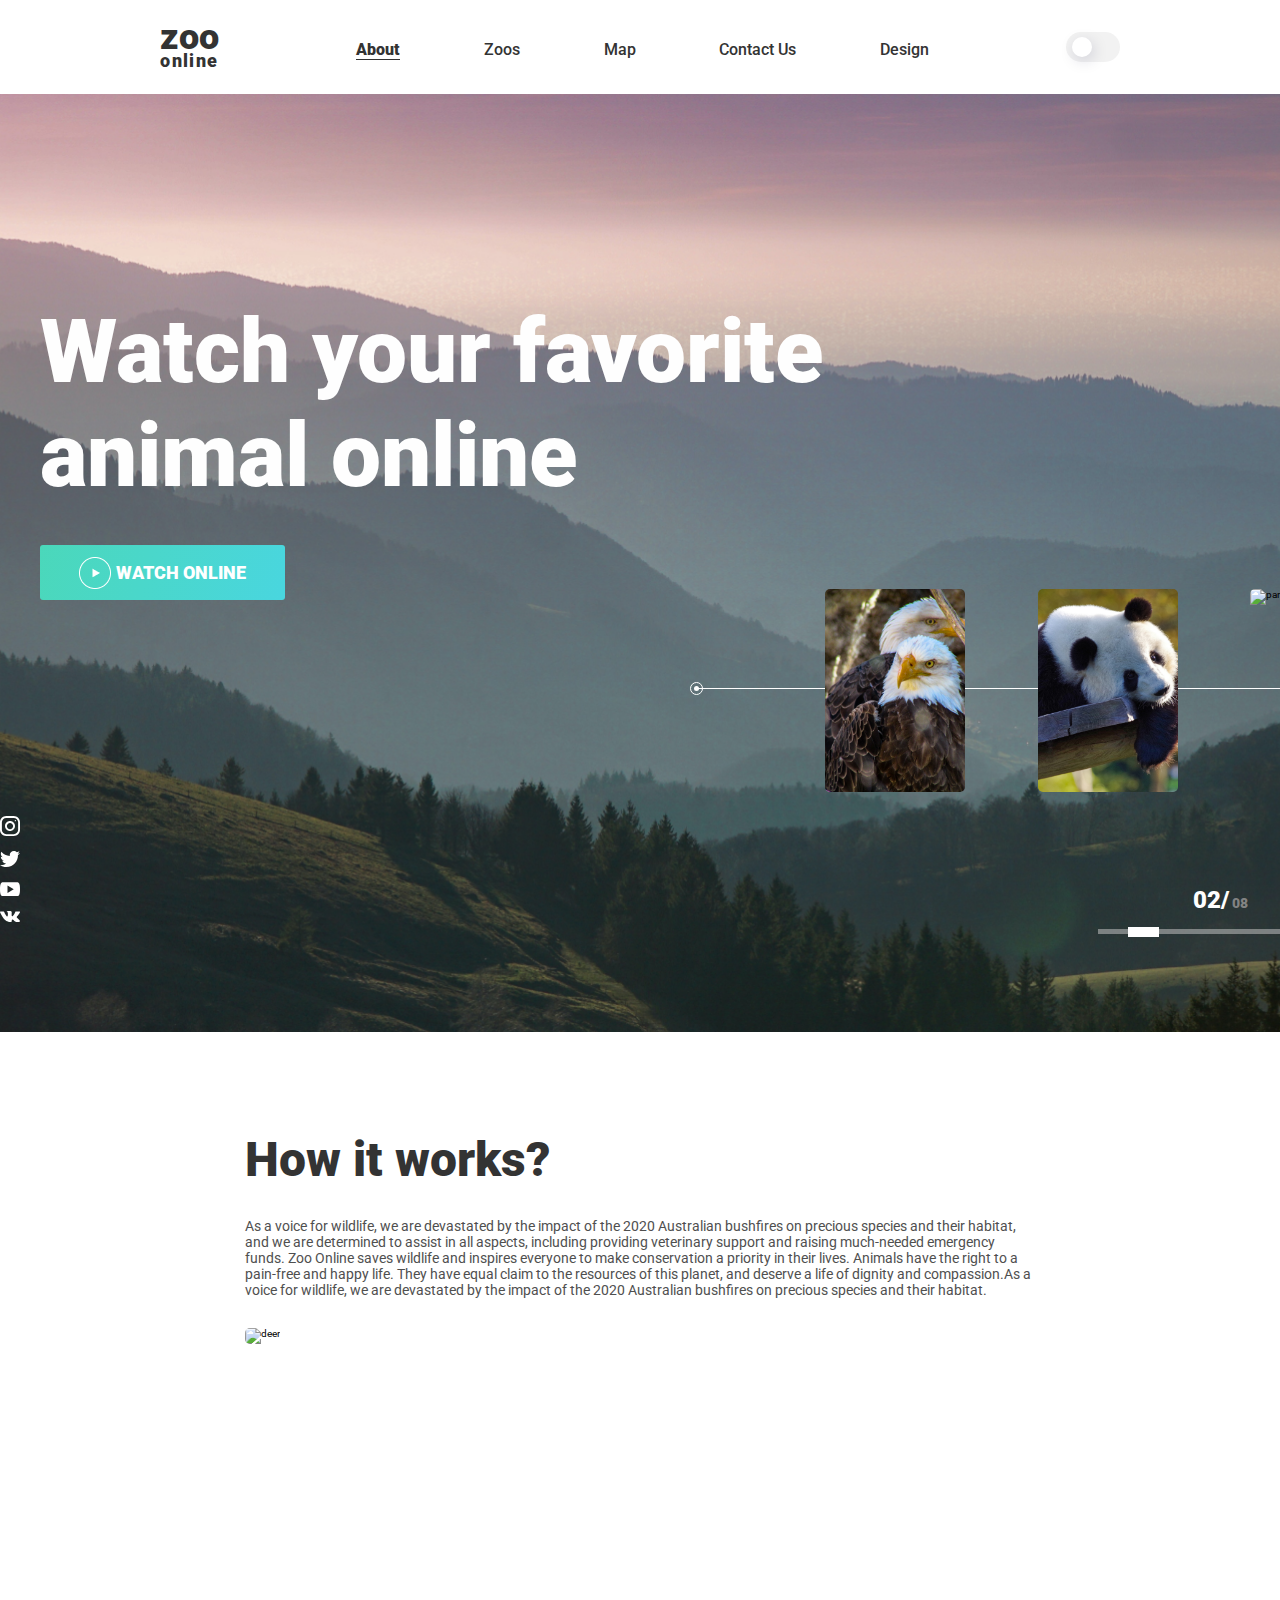
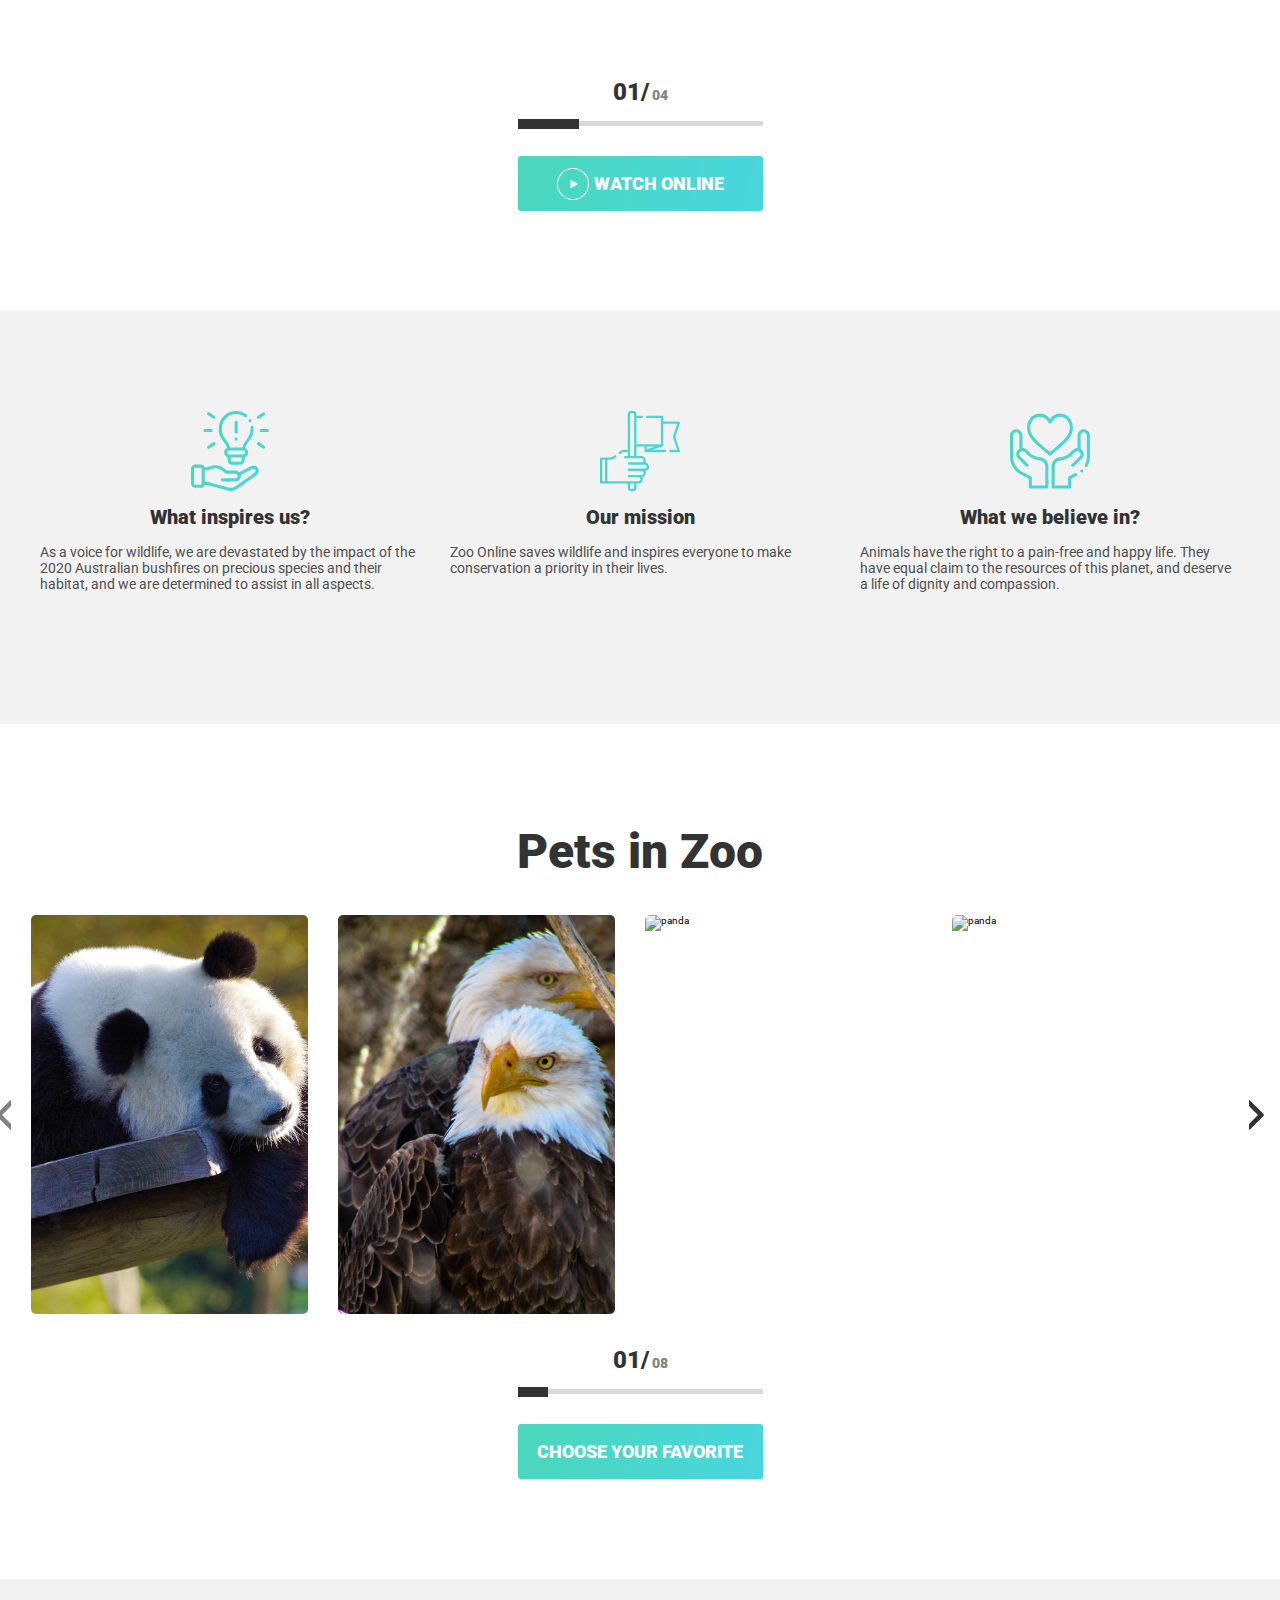
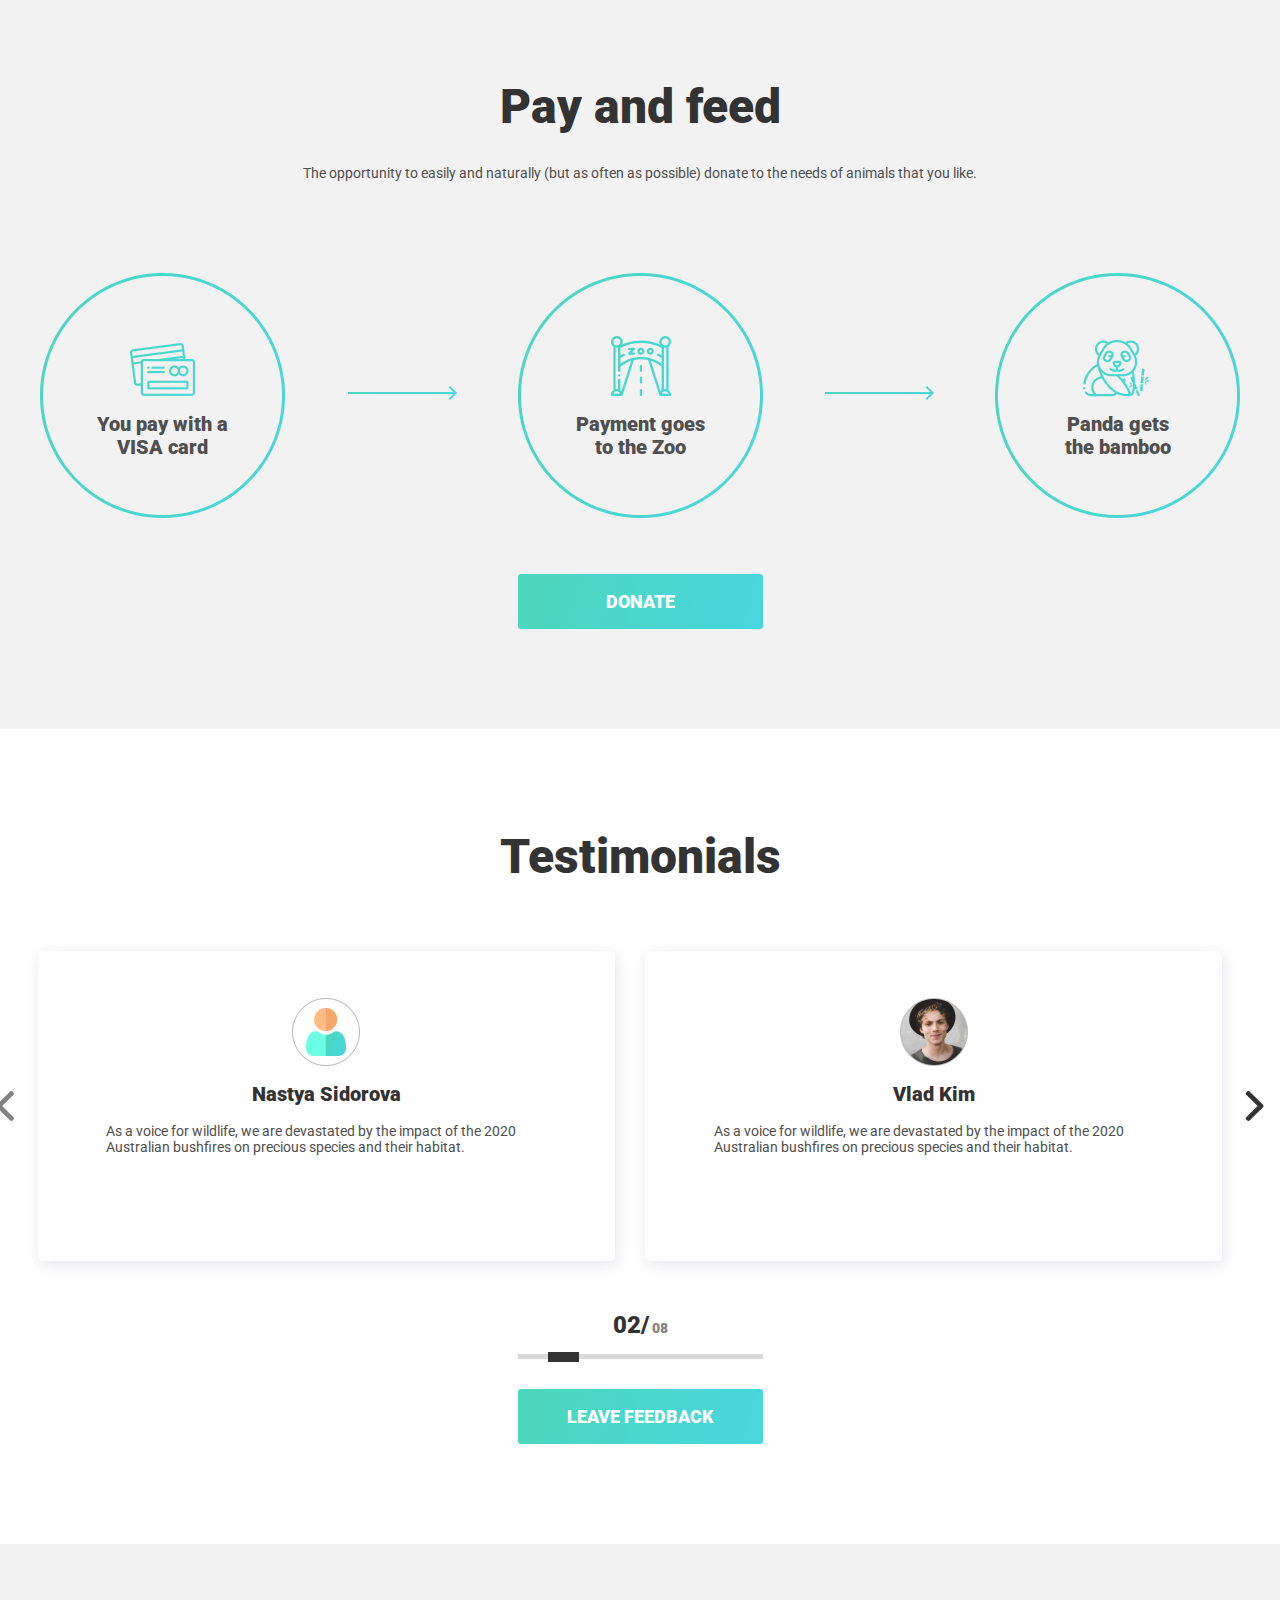
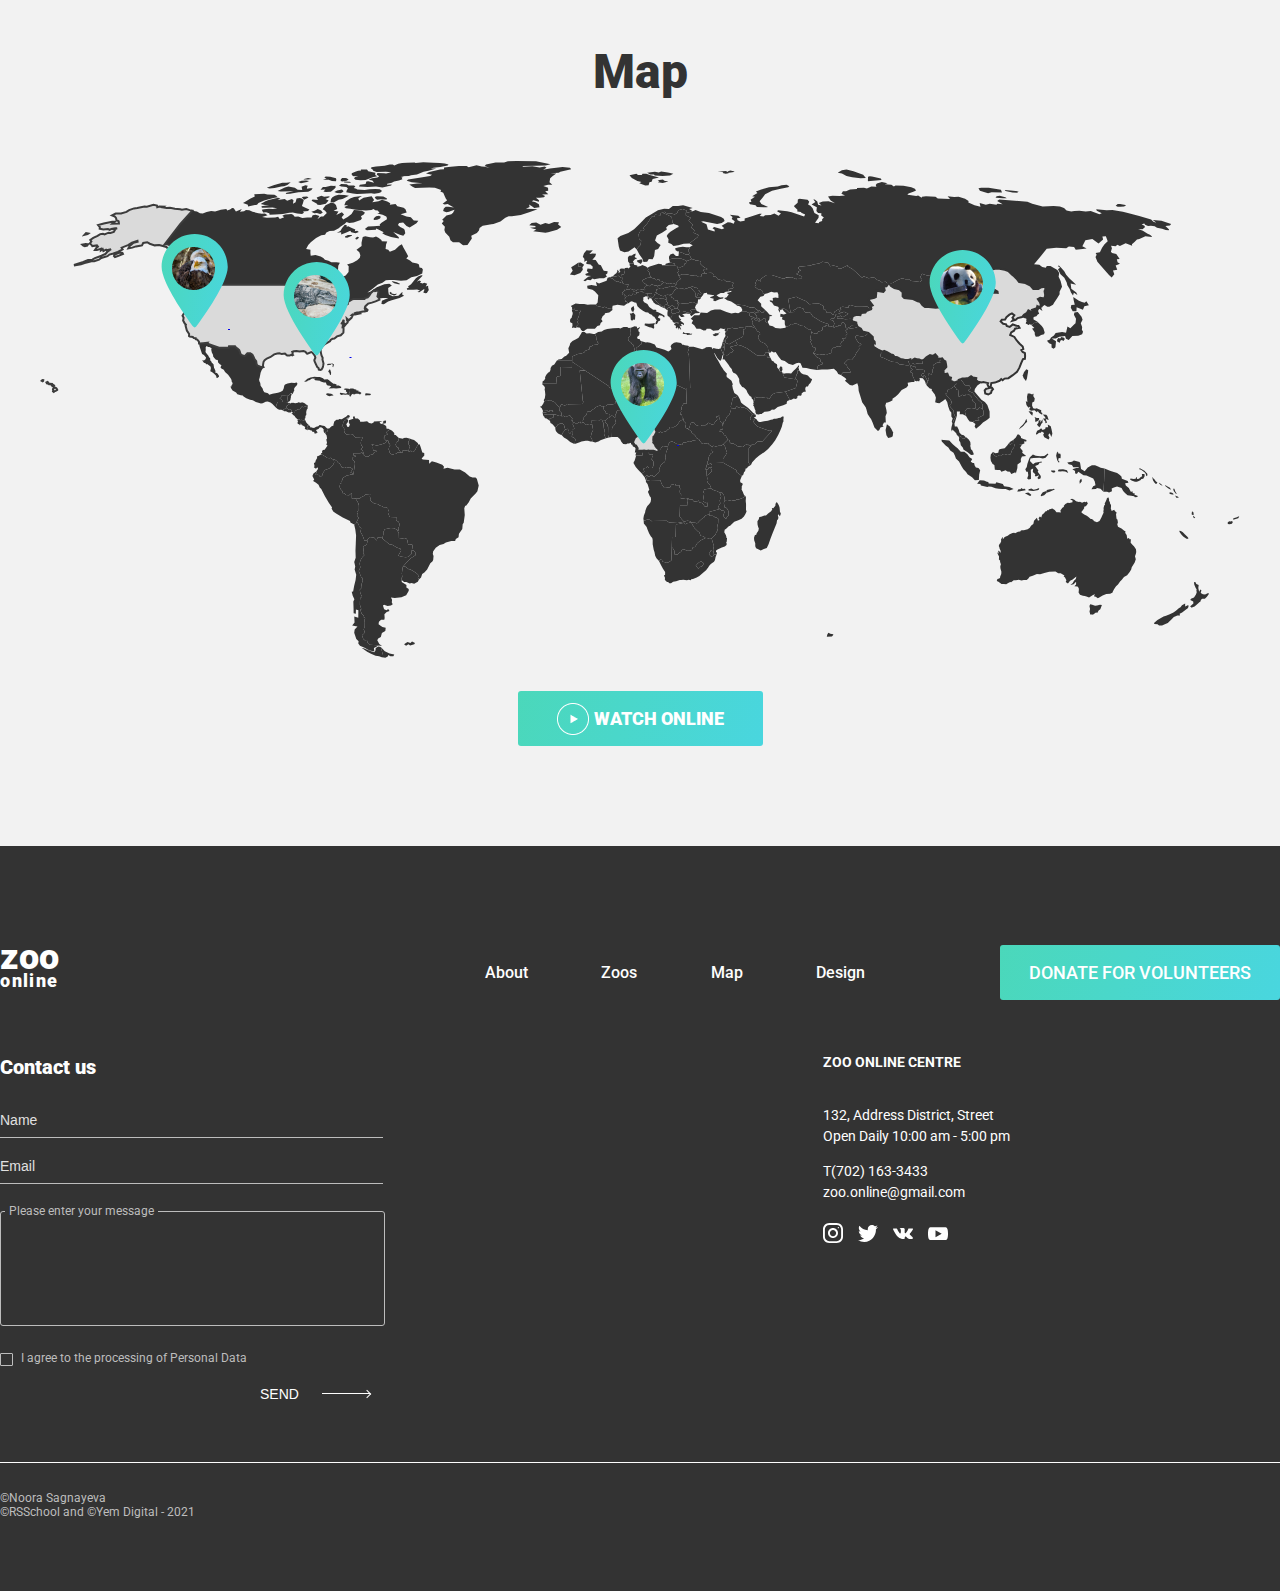
==== commit 13098046: "fix: cards in slider" ====
--- a/online-zoo/pages/landing/index.html
+++ b/online-zoo/pages/landing/index.html
@@ -134,11 +134,17 @@
                     src="../../../online-zoo/assets/images/eagle1.jpg"
                     alt="panda"
                   />
-                  <div class="animals__description">
-                    <p>
-                      Lorem ipsum dolor, sit amet consectetur adipisicing elit.
-                      Sint, quam.
+                  <div class="animals__description card">
+                    <p class="card__description">
+                      Panda’s name is Bei Bei. He is 2 years old. Bei Bei is
+                      from China. He loves bamboos.
                     </p>
+                    <div class="card__btns">
+                      <a href="#" class="card__button"
+                        ><img src="" alt="" class="card__button-img" />watch
+                        online</a
+                      >
+                    </div>
                   </div>
                 </div>
                 <div class="animals__image">
@@ -296,7 +302,7 @@
               <div class="slider__item">
                 <div class="card">
                   <img
-                    src="../../../online-zoo/assets/images/panda.png"
+                    src="../../../online-zoo/assets/images/panda.jpg"
                     alt="panda"
                     class="card__img"
                   />
@@ -325,7 +331,7 @@
               <div class="slider__item">
                 <div class="card">
                   <img
-                    src="../../../online-zoo/assets/images/eagle.png"
+                    src="../../../online-zoo/assets/images/eagle1.jpg"
                     alt="panda"
                     class="card__img"
                   />
@@ -354,7 +360,7 @@
               <div class="slider__item">
                 <div class="card">
                   <img
-                    src="../../../online-zoo/assets/images/gorilla.png"
+                    src="../../../online-zoo/assets/images/gorilla.jpg"
                     alt="panda"
                     class="card__img"
                   />
@@ -383,7 +389,7 @@
               <div class="slider__item">
                 <div class="card">
                   <img
-                    src="../../../online-zoo/assets/images/alligator.png"
+                    src="../../../online-zoo/assets/images/alligator.jpg"
                     alt="panda"
                     class="card__img"
                   />
@@ -551,7 +557,7 @@
         </div>
       </div>
     </section>
-    <!-- <section class="map">
+    <section class="map">
       <div class="wrapper">
         <h2 class="map__title">Map</h2>
         <div class="map__img">
@@ -1464,7 +1470,7 @@
           </a>
         </div>
       </div>
-    </section> -->
+    </section>
     <footer class="footer">
       <div class="wrapper-large footer__line">
         <div class="footer__nav">
--- a/online-zoo/pages/landing/style.css
+++ b/online-zoo/pages/landing/style.css
@@ -344,6 +344,13 @@
   padding-top: 20.6rem;
 }
 
+.watch__wrapper-inner {
+  padding-bottom: 11rem;
+  display: -webkit-box;
+  display: -ms-flexbox;
+  display: flex;
+}
+
 .watch__title {
   font-weight: 900;
   font-size: 8.9rem;
@@ -395,15 +402,8 @@
           box-shadow: inset 0px 0px 15px rgba(0, 0, 0, 0.25);
 }
 
-.watch__wrapper-inner {
-  display: -webkit-box;
-  display: -ms-flexbox;
-  display: flex;
-}
-
 .social {
-  padding-top: 11.5rem;
-  padding-bottom: 10.1rem;
+  padding-top: 21.6rem;
 }
 
 .social__ul {
@@ -470,7 +470,9 @@
           flex-direction: column;
   position: absolute;
   left: 69rem;
-  margin-top: -7rem;
+  margin-top: -8.6rem;
+  width: 100%;
+  max-width: 99rem;
 }
 
 .animals__slider {
@@ -482,12 +484,12 @@
       -ms-flex-align: center;
           align-items: center;
   height: 35.2rem;
+  width: 100%;
   overflow: hidden;
 }
 
 .animals__content {
   position: absolute;
-  z-index: 2;
   display: -webkit-box;
   display: -ms-flexbox;
   display: flex;
@@ -502,12 +504,53 @@
       -ms-flex-direction: row;
           flex-direction: row;
   width: 100%;
-  margin-left: 5rem;
-  overflow: hidden;
+  margin-left: 13.5rem;
+}
+
+.animals__image {
+  display: -webkit-box;
+  display: -ms-flexbox;
+  display: flex;
+  -webkit-box-orient: vertical;
+  -webkit-box-direction: normal;
+      -ms-flex-direction: column;
+          flex-direction: column;
+  -webkit-box-align: center;
+      -ms-flex-align: center;
+          align-items: center;
+  width: 14rem;
+  height: 20.3rem;
+}
+
+.animals__image img {
+  width: 100%;
+  height: 100%;
+  border-radius: 0.5rem;
+  -o-object-fit: cover;
+     object-fit: cover;
+}
+
+.animals__image:hover {
+  width: 245px;
+  height: 352px;
+  -webkit-transition: all 0.4s ease-in-out;
+  transition: all 0.4s ease-in-out;
+  -webkit-box-shadow: 5px 4px 50px rgba(152, 157, 198, 0.25);
+          box-shadow: 5px 4px 50px rgba(152, 157, 198, 0.25);
+}
+
+.animals__image:hover .animals__description {
+  display: block;
+}
+
+.animals__description {
+  position: absolute;
+  display: none;
 }
 
 .animals__progress {
   margin-top: 2rem;
+  padding-left: 7rem;
 }
 
 .animals__progress .progress {
@@ -557,55 +600,10 @@
   background: #fefefe;
 }
 
-.animals__image {
-  display: -webkit-box;
-  display: -ms-flexbox;
-  display: flex;
-  -webkit-box-orient: vertical;
-  -webkit-box-direction: normal;
-      -ms-flex-direction: column;
-          flex-direction: column;
-  -webkit-box-align: center;
-      -ms-flex-align: center;
-          align-items: center;
-  -ms-flex-preferred-size: 20%;
-      flex-basis: 20%;
-  width: 100%;
-  max-width: 24.5rem;
-  height: 35.2rem;
-  -webkit-transform: scale(0.6);
-          transform: scale(0.6);
-}
-
-.animals__image img {
-  width: 100%;
-  height: 100%;
-  border-radius: 1rem;
-  -o-object-fit: cover;
-     object-fit: cover;
-  -webkit-box-shadow: 5px 4px 50px rgba(152, 157, 198, 0.25);
-          box-shadow: 5px 4px 50px rgba(152, 157, 198, 0.25);
-}
-
-.animals__image:hover {
-  -webkit-transform: scale(1);
-          transform: scale(1);
-  -webkit-transition: all 0.4s ease-in-out;
-  transition: all 0.4s ease-in-out;
-}
-
-.animals__image:hover .animals__description {
-  display: block;
-}
-
-.animals__description {
+.bg {
   position: absolute;
-  display: none;
-}
-
-.bg {
-  position: relative;
-  width: 122.5rem;
+  width: 99rem;
+  margin-top: -1.7rem;
 }
 
 .bg__line {
@@ -613,7 +611,7 @@
   top: 6px;
   left: 5px;
   height: 1px;
-  width: 141rem;
+  width: 99rem;
   background-color: #fefefe;
 }
 
@@ -1048,6 +1046,16 @@
       -ms-flex-direction: column;
           flex-direction: column;
   text-decoration: none;
+  width: 277px;
+  height: 399px;
+}
+
+.pets__slider .slider__item .card__img {
+  width: 100%;
+  height: 100%;
+  border-radius: 0.5rem;
+  -o-object-fit: cover;
+     object-fit: cover;
 }
 
 .pets__slider .slider__item .card__description {
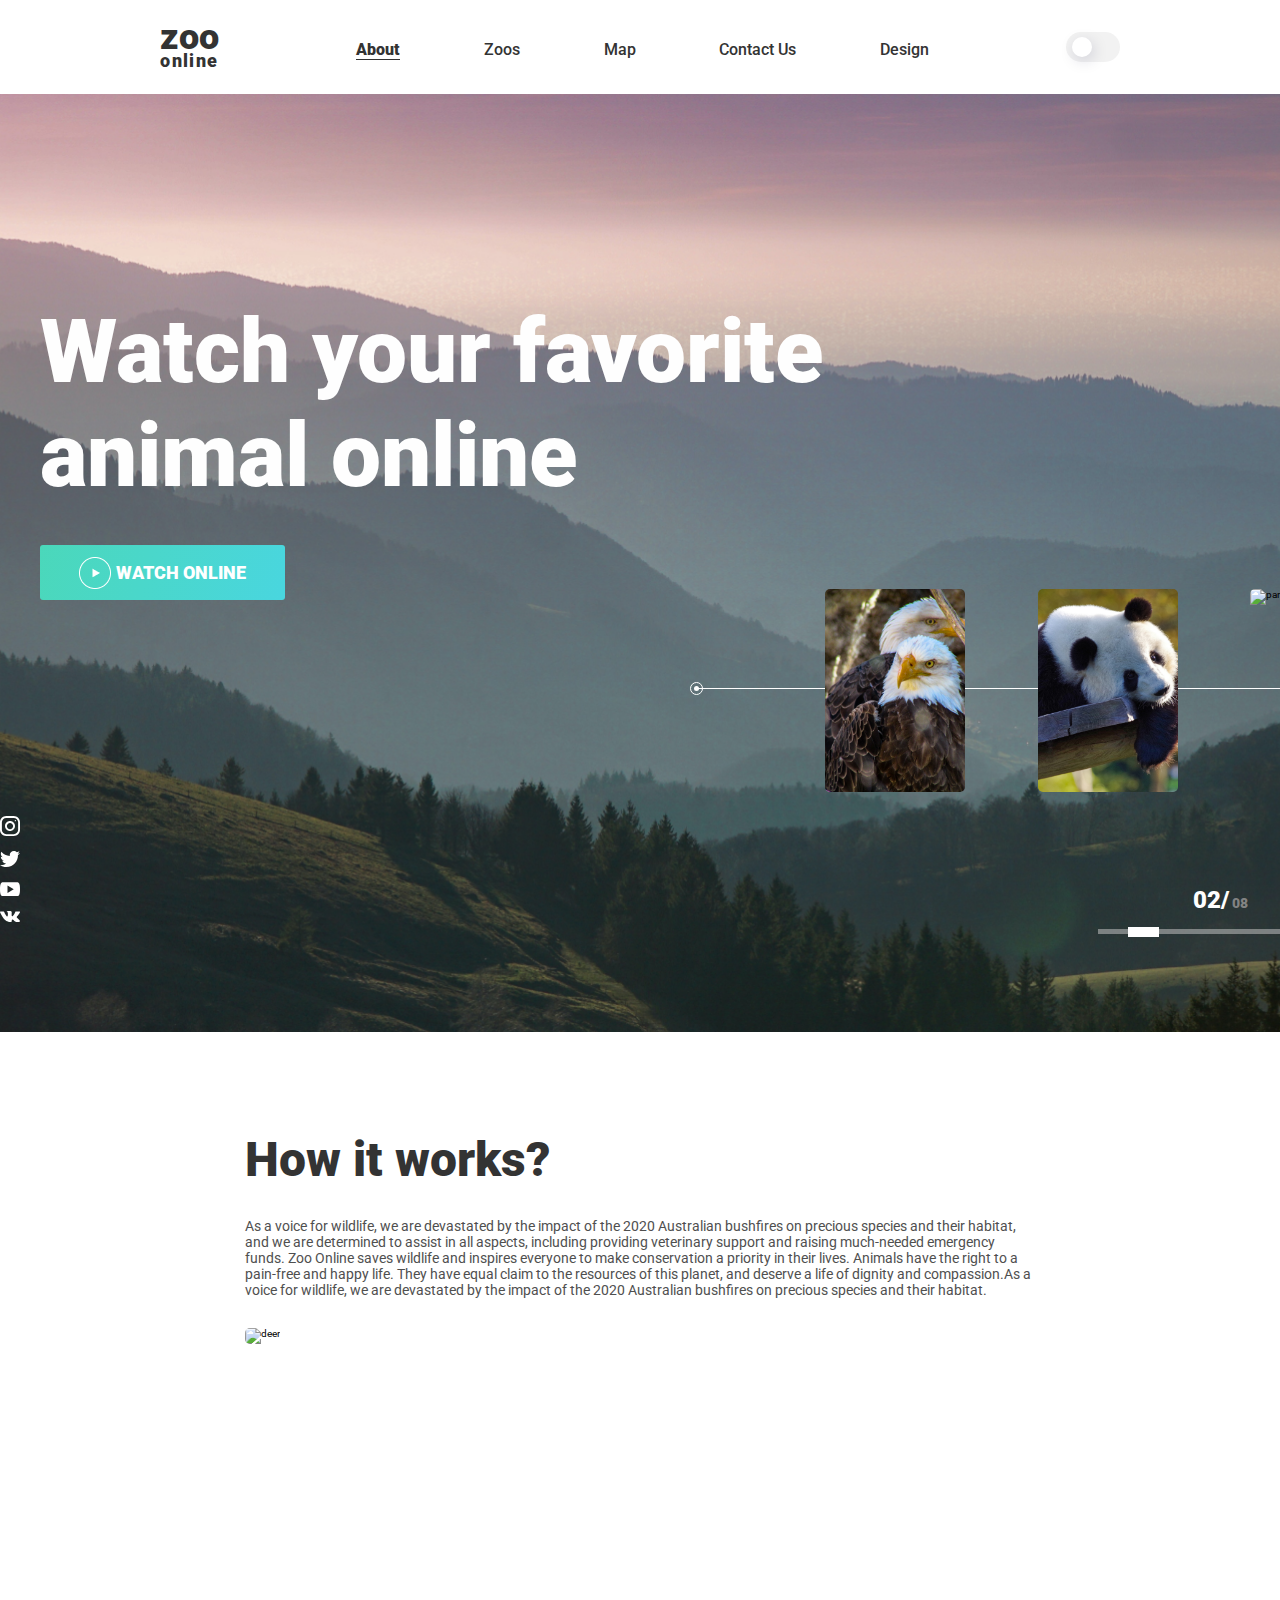
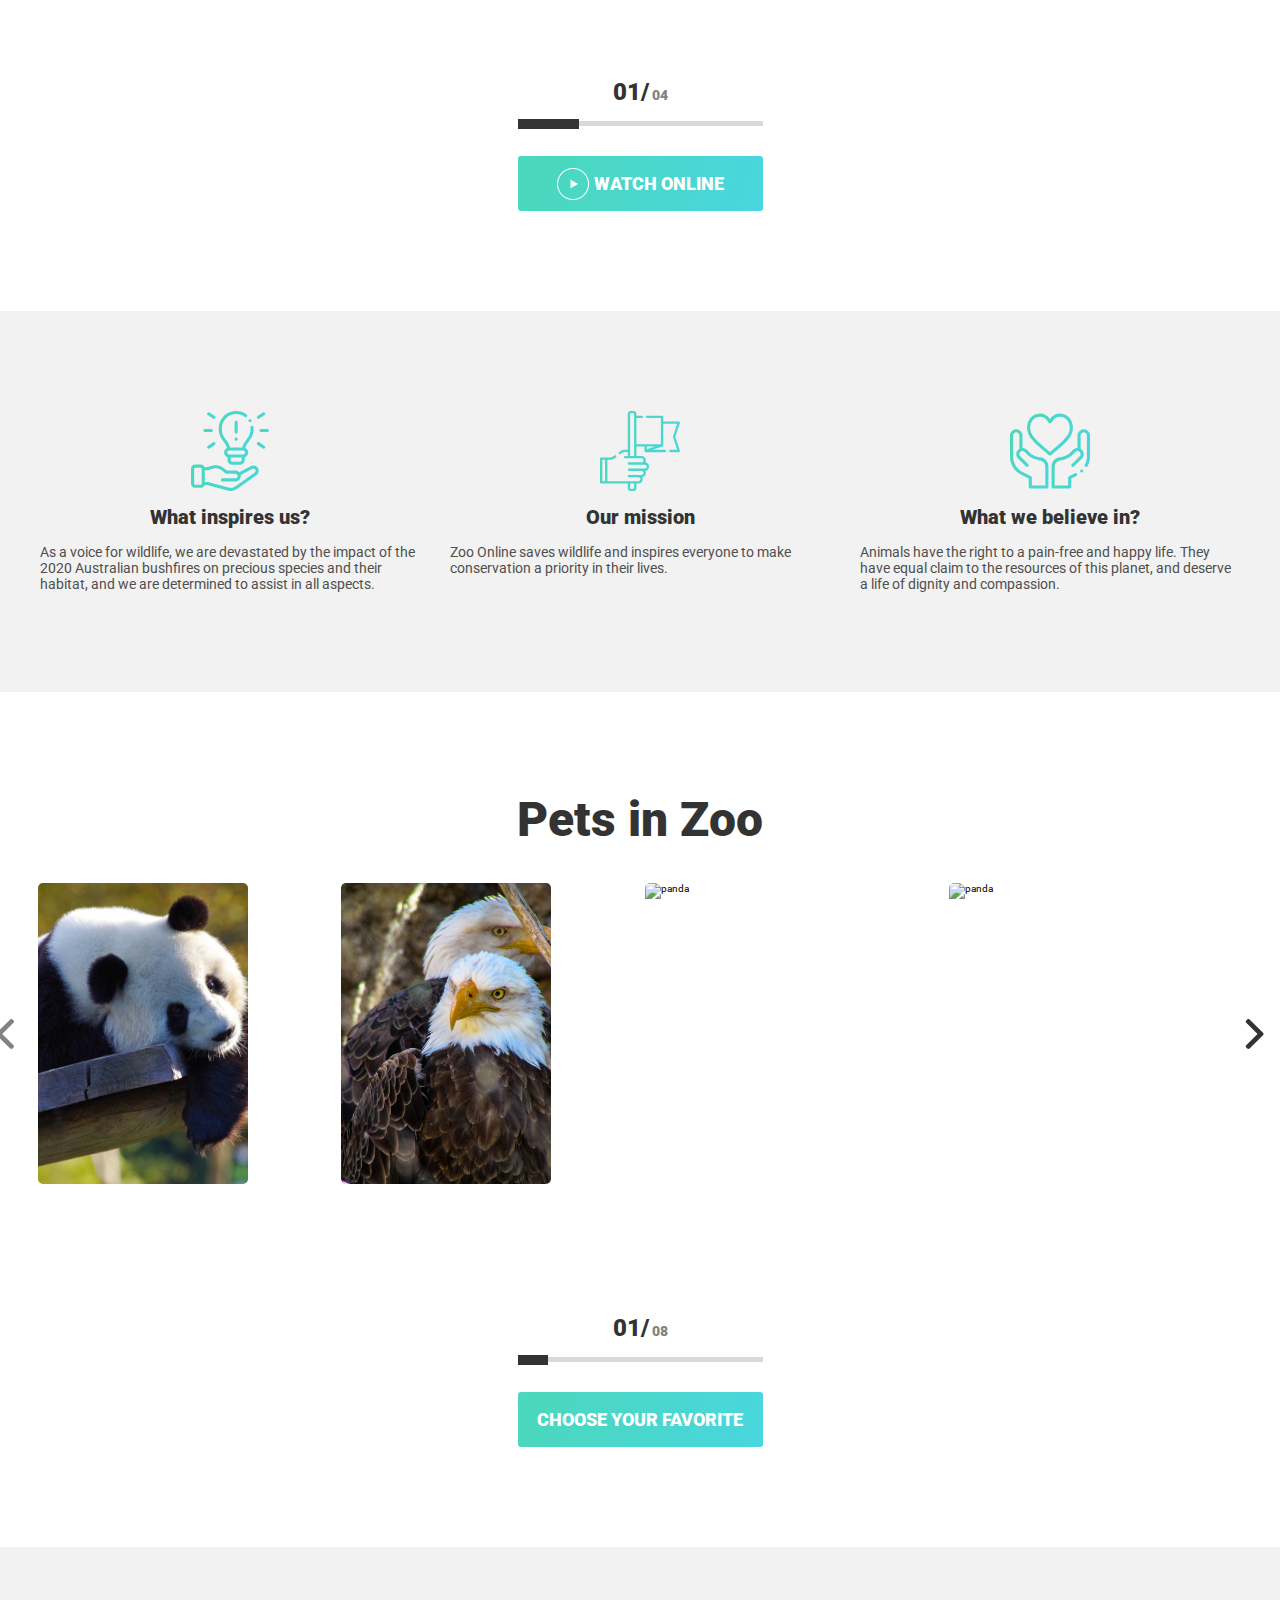
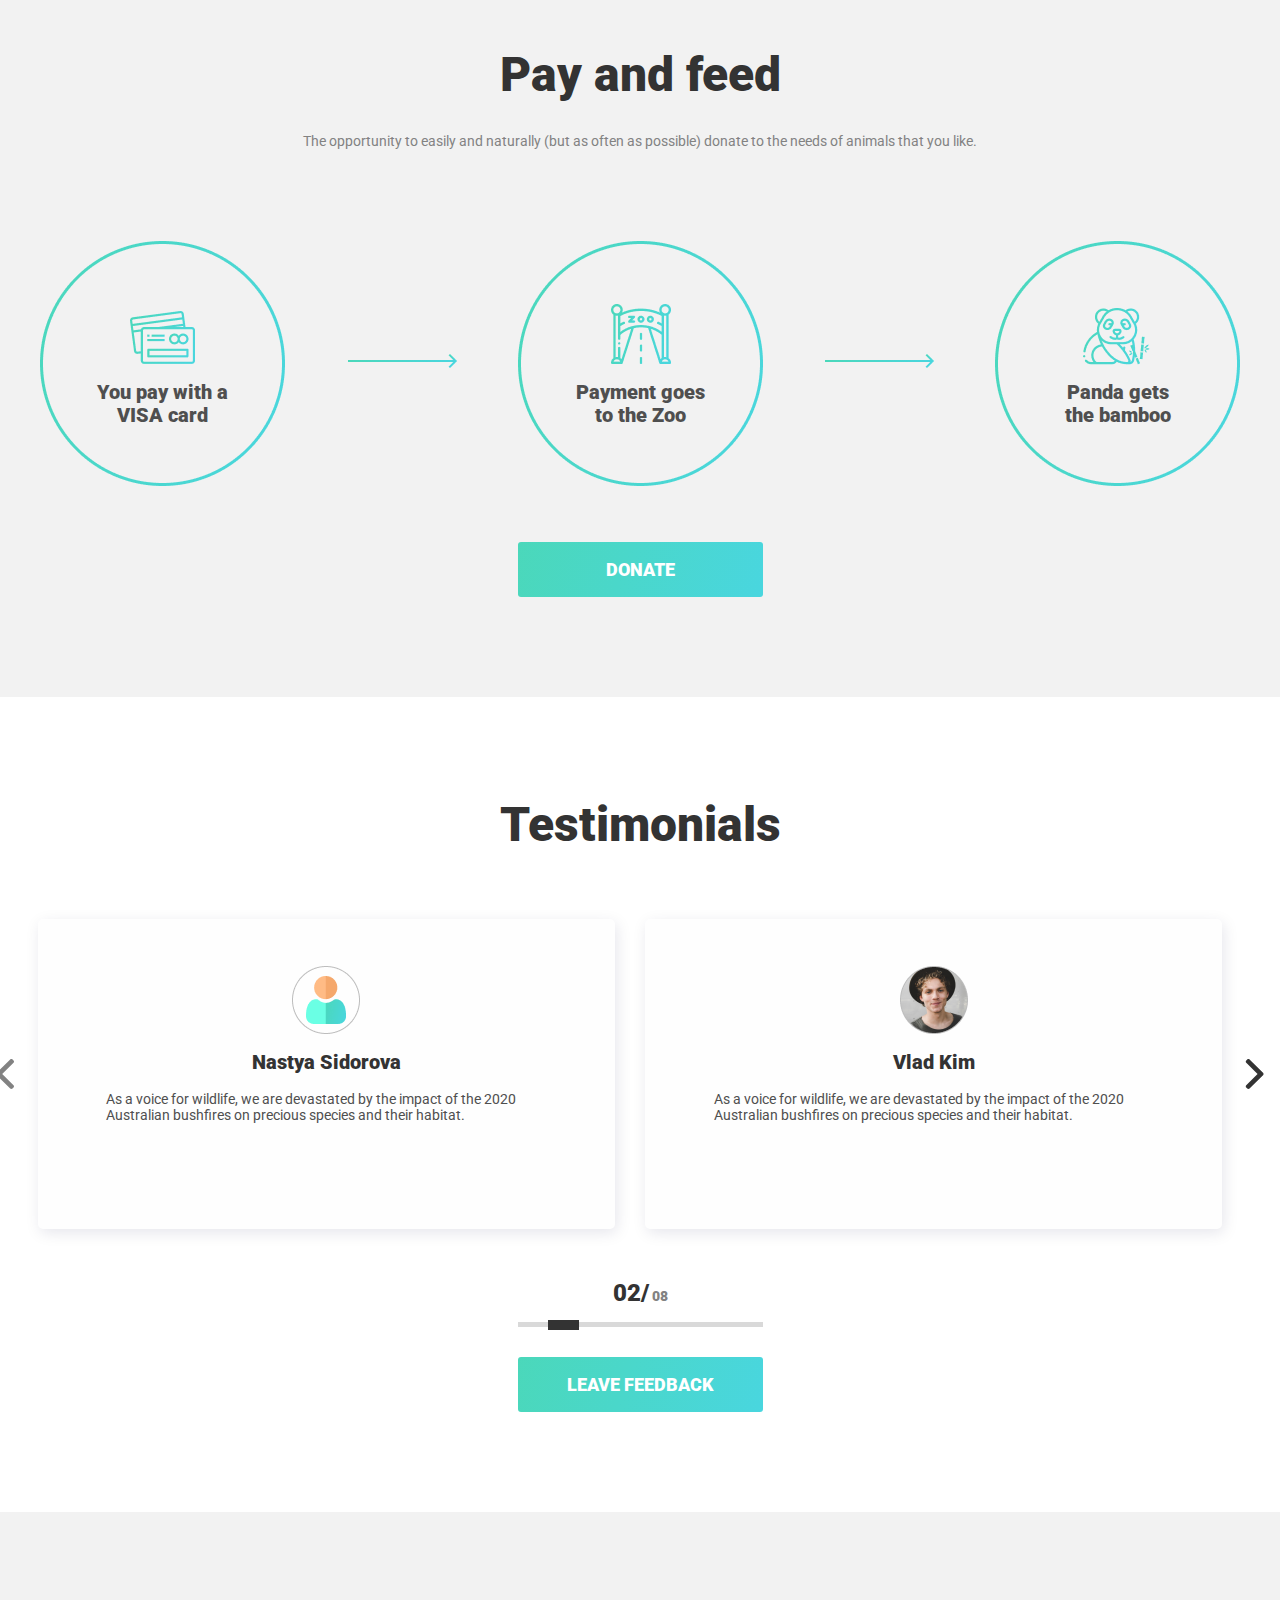
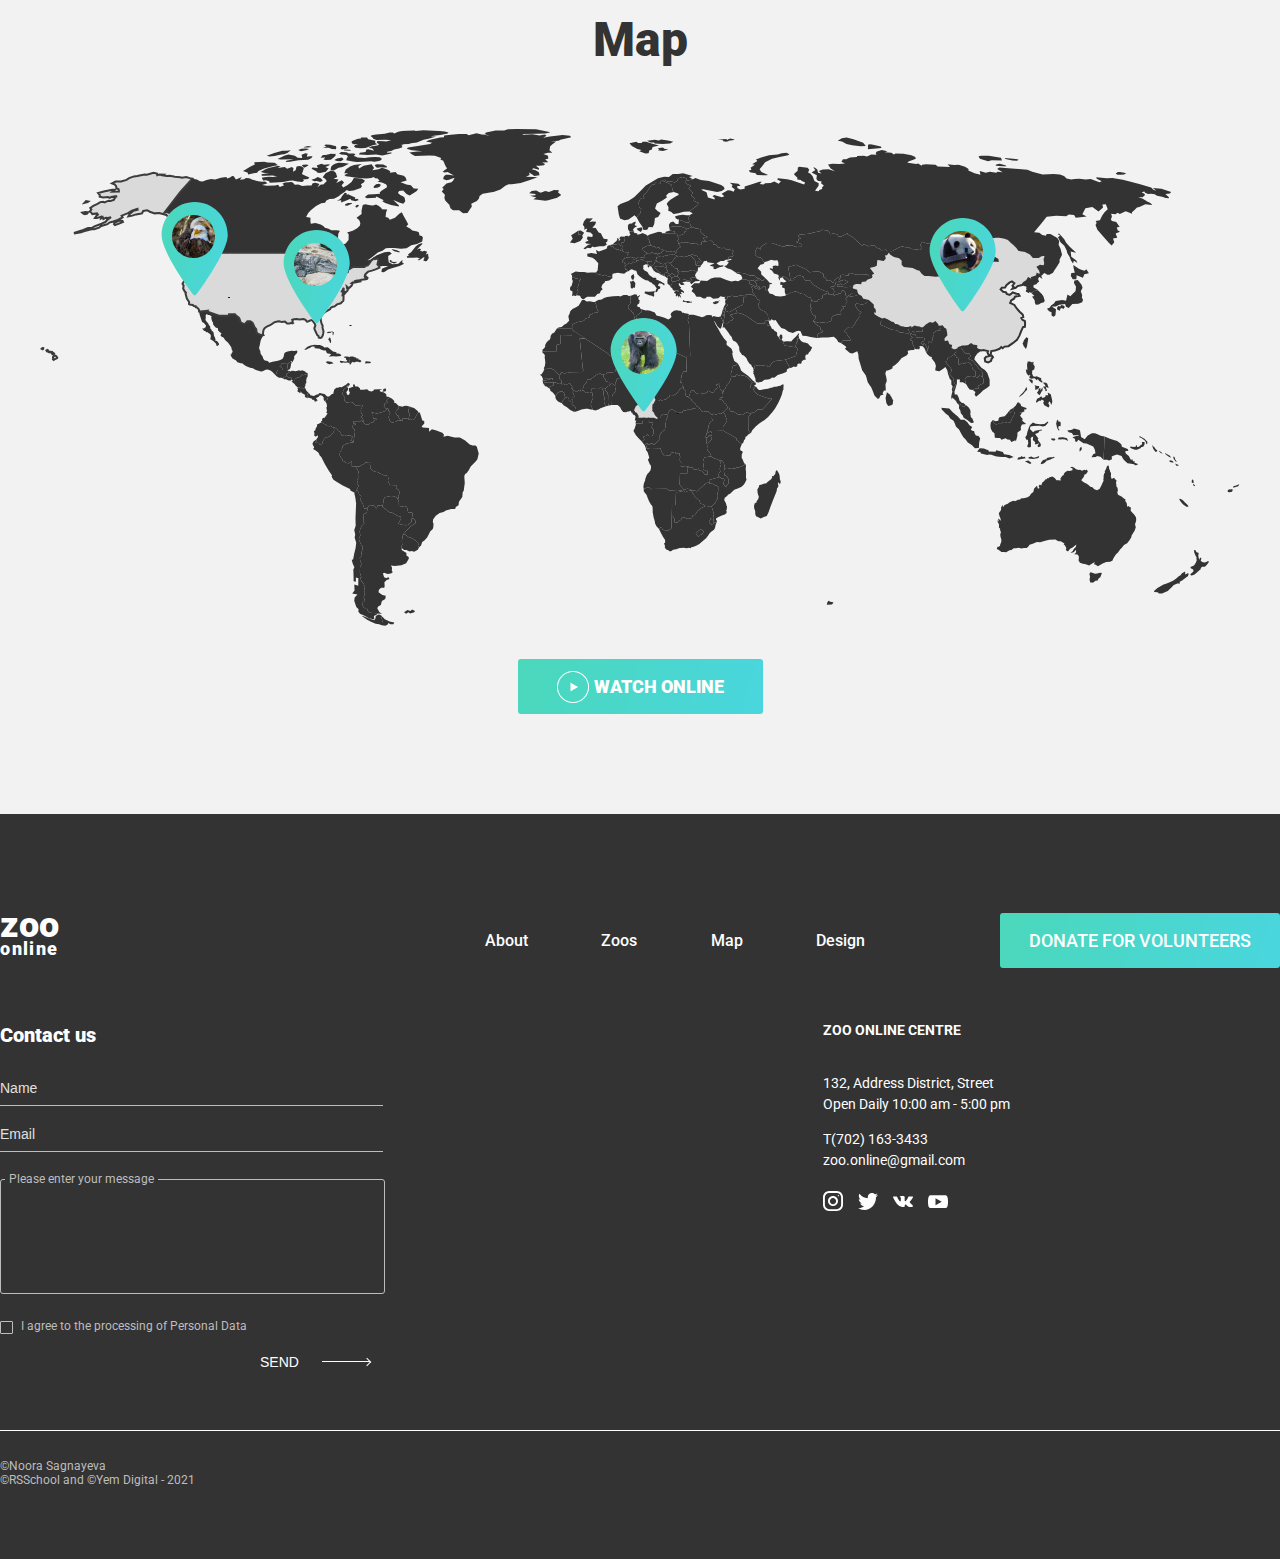
==== commit aa4826e4: "feat: add responsive to some blocks" ====
--- a/online-zoo/pages/landing/index.html
+++ b/online-zoo/pages/landing/index.html
@@ -534,7 +534,7 @@
                 </div>
               </div>
             </div>
-            <a href="#" class="slider__btn btn-right"> </a>
+            <a href="#" class="slider__btn btn-right"></a>
           </div>
         </div>
         <div class="testimonial__progress">
--- a/online-zoo/pages/landing/style.css
+++ b/online-zoo/pages/landing/style.css
@@ -41,12 +41,14 @@
   }
 }
 
-@media (max-width: 320px) {
+@media (width: 320px) {
   .wrapper {
     padding: 5rem 0;
   }
 }
 
+/*=====SLIDER SHOULD BE RE-WRITED=====*/
+/*=====CARD IS NOT WORKING=====*/
 /*====LIVE ICON MIXIN SHOULD BE RE-WRITED====*/
 .header {
   background-color: #ffffff;
@@ -313,8 +315,7 @@
 
 @media (max-width: 1199px) and (min-width: 320px) {
   .header__wrapper {
-    width: 93.75%;
-    margin: 0 auto;
+    width: 100%;
   }
   .nav {
     display: none;
@@ -857,9 +858,33 @@
   background: #fefefe;
 }
 
-@media (max-width: 1199px) and (min-width: 320px) {
+@media (width: 1200px) {
+  .how-work__wrapper {
+    width: 100%;
+    max-width: 74.6rem;
+  }
+  .how-work__description {
+    margin-bottom: 1.4rem;
+  }
+  .how-work__animals {
+    width: 100%;
+    max-width: 74.6rem;
+    margin: 0 auto;
+  }
+  .how-work__img {
+    max-width: 100%;
+    margin: 0 auto;
+  }
+  .how-work__progress {
+    margin-bottom: 3rem;
+    margin-top: 3rem;
+  }
+}
+
+@media (max-width: 1199px) and (min-width: 321px) {
   .how-work__wrapper {
     width: 93.75%;
+    max-width: 74.6rem;
   }
   .how-work__title {
     margin-bottom: 3rem;
@@ -868,10 +893,43 @@
     margin-bottom: 3rem;
   }
   .how-work__animals {
-    margin-bottom: 2.7rem;
+    margin-bottom: 3rem;
+    width: 100%;
+    max-width: 74.6rem;
+    margin: 0 auto;
   }
   .how-work__img {
     max-width: 100%;
+  }
+  .how-work__progress {
+    margin-bottom: 3rem;
+    margin-top: 3rem;
+  }
+}
+
+@media (width: 320px) {
+  .how-work__wrapper {
+    width: 93.75%;
+    max-width: 74.6rem;
+  }
+  .how-work__title {
+    margin-bottom: 2rem;
+  }
+  .how-work__description {
+    margin-bottom: 3rem;
+  }
+  .how-work__animals {
+    margin-bottom: 3rem;
+    width: 100%;
+    max-width: 74.6rem;
+    margin: 0 auto;
+  }
+  .how-work__img {
+    max-width: 100%;
+  }
+  .how-work__progress {
+    margin-bottom: 2rem;
+    margin-top: 2rem;
   }
 }
 
@@ -891,7 +949,6 @@
 .inspiration__item {
   width: 100%;
   max-width: 38rem;
-  height: 21.3rem;
   display: -webkit-box;
   display: -ms-flexbox;
   display: flex;
@@ -948,14 +1005,47 @@
 @media (max-width: 1200px) {
   .inspiration__item {
     width: 100%;
-    max-width: 28.7rem;
-  }
-}
-
-@media (max-width: 1199px) and (min-width: 320px) {
+    max-width: 28.6rem;
+  }
+}
+
+@media (max-width: 1000px) and (min-width: 640px) {
   .inspiration__item {
     width: 100%;
     max-width: 28.7rem;
+  }
+  .inspiration__item:nth-child(2) {
+    margin-top: 5rem;
+    margin-bottom: 5rem;
+  }
+  .inspiration__column {
+    -webkit-box-orient: vertical;
+    -webkit-box-direction: normal;
+        -ms-flex-direction: column;
+            flex-direction: column;
+    -webkit-box-align: center;
+        -ms-flex-align: center;
+            align-items: center;
+  }
+}
+
+@media (max-width: 639px) and (min-width: 320px) {
+  .inspiration__item {
+    width: 100%;
+    max-width: 30rem;
+  }
+  .inspiration__item:nth-child(2) {
+    margin-top: 3rem;
+    margin-bottom: 3rem;
+  }
+  .inspiration__column {
+    -webkit-box-orient: vertical;
+    -webkit-box-direction: normal;
+        -ms-flex-direction: column;
+            flex-direction: column;
+    -webkit-box-align: center;
+        -ms-flex-align: center;
+            align-items: center;
   }
 }
 
@@ -1117,6 +1207,13 @@
   margin-right: 0.3rem;
 }
 
+@media screen and (max-width: 1400px) and (min-width: 320px) {
+  .pets__slider .slider__item .card {
+    width: 210px;
+    height: 301px;
+  }
+}
+
 .pets__progress {
   margin-top: 46.6rem;
 }
@@ -1317,7 +1414,7 @@
   font-weight: normal;
   font-size: 1.4rem;
   line-height: 1.6rem;
-  color: #4f4f4f;
+  color: #828282;
   text-align: center;
   margin-bottom: 9.2rem;
 }
@@ -1472,6 +1569,77 @@
   line-height: 2.3rem;
   text-align: center;
   color: #fefefe;
+}
+
+@media (max-width: 1200px) {
+  .pay__description {
+    margin-bottom: 5rem;
+  }
+  .pay__arrow {
+    width: 4rem;
+    height: 2px;
+    margin-top: 5.4rem;
+    -webkit-transform: rotate(90deg);
+            transform: rotate(90deg);
+  }
+  .pay__arrow .arrow-head {
+    margin-top: -4px;
+    margin-left: 3.8rem;
+  }
+  .pay__button {
+    margin-top: 10.5rem;
+  }
+}
+
+@media (max-width: 1000px) and (min-width: 640px) {
+  .pay__column {
+    -webkit-box-orient: vertical;
+    -webkit-box-direction: normal;
+        -ms-flex-direction: column;
+            flex-direction: column;
+    height: 87.5rem;
+  }
+  .pay__title {
+    margin-bottom: 1.5rem;
+  }
+  .pay__description {
+    width: 100%;
+    max-width: 53.8rem;
+    margin: 0 auto;
+    margin-bottom: 5rem;
+  }
+  .pay__arrow {
+    width: 4rem;
+    height: 2px;
+  }
+  .pay__arrow .arrow-head {
+    margin-top: -4px;
+    margin-left: 3rem;
+  }
+}
+
+@media (max-width: 639px) and (min-width: 320px) {
+  .pay__column {
+    -webkit-box-orient: vertical;
+    -webkit-box-direction: normal;
+        -ms-flex-direction: column;
+            flex-direction: column;
+    height: 87.5rem;
+  }
+  .pay__title {
+    margin-bottom: 3rem;
+  }
+  .pay__description {
+    display: none;
+  }
+  .pay__arrow {
+    width: 4rem;
+    height: 2px;
+  }
+  .pay__arrow .arrow-head {
+    margin-top: -4px;
+    margin-left: 3rem;
+  }
 }
 
 .testimonial {
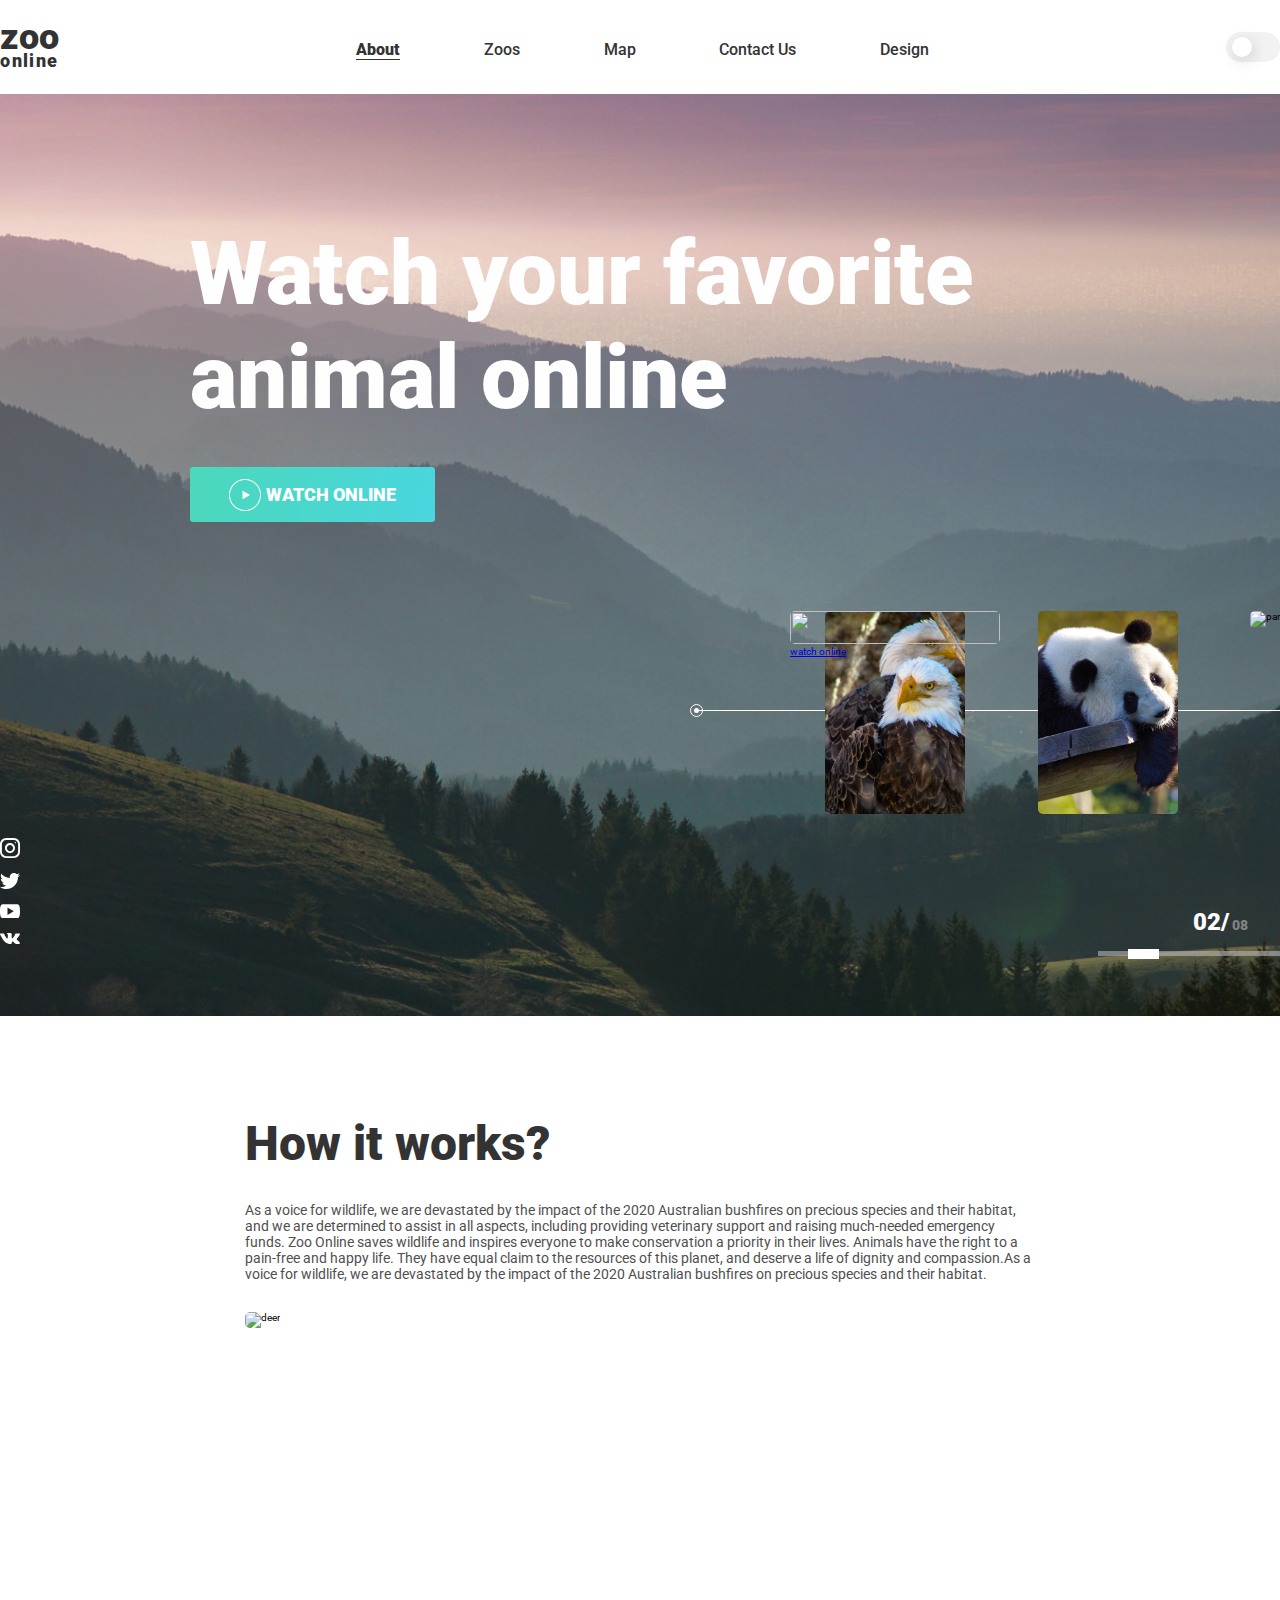
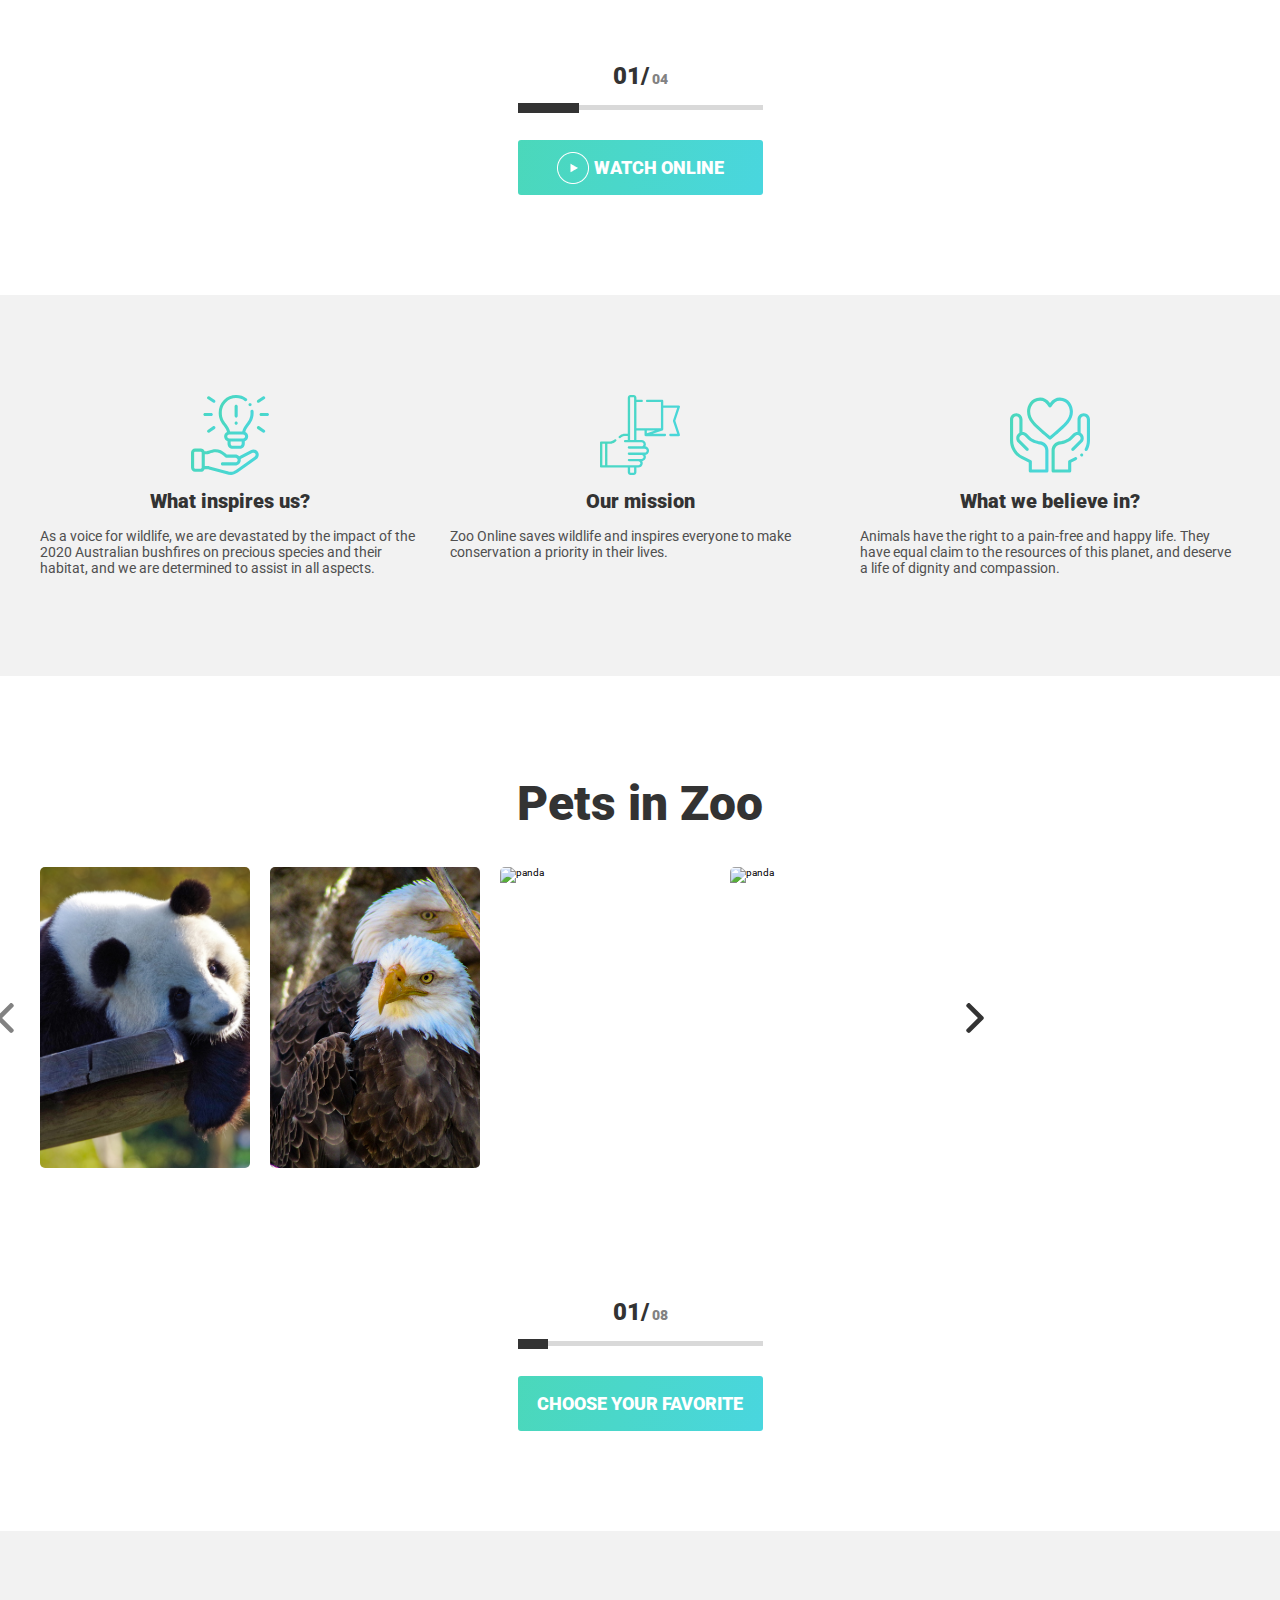
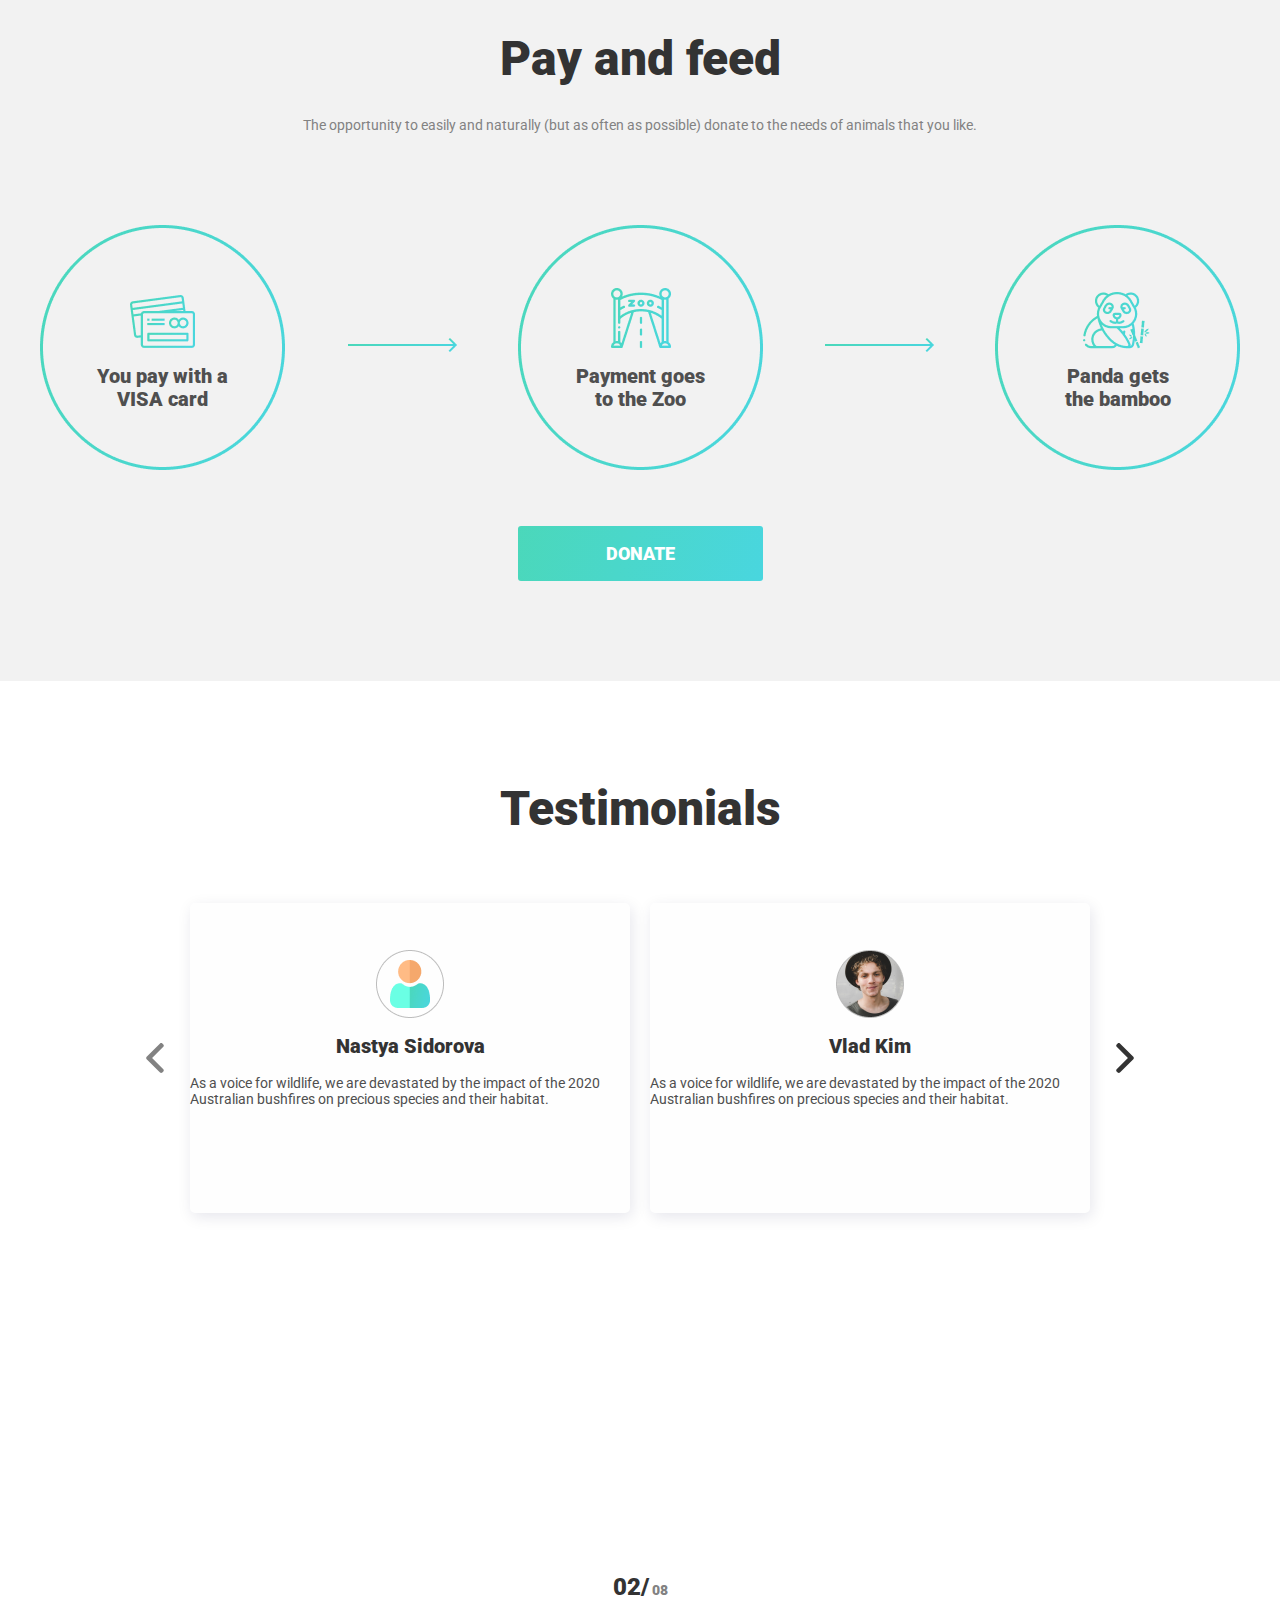
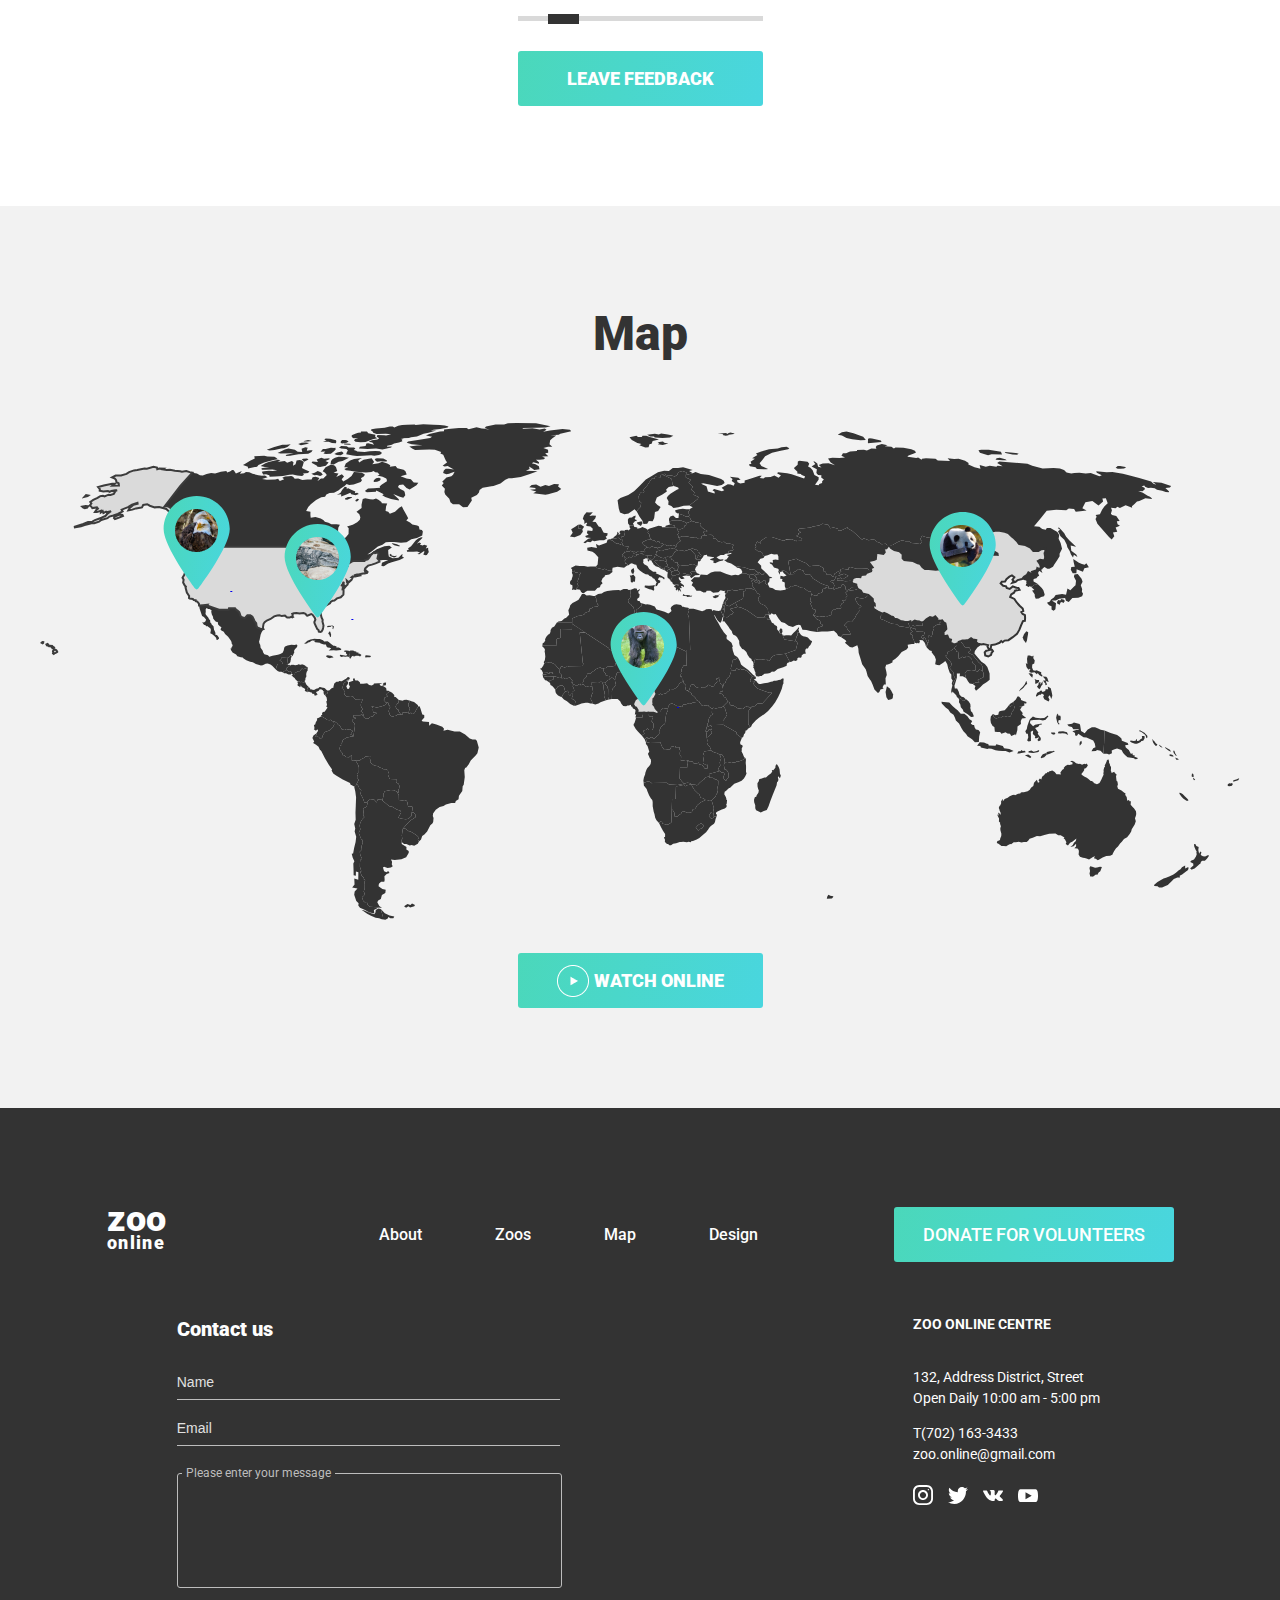
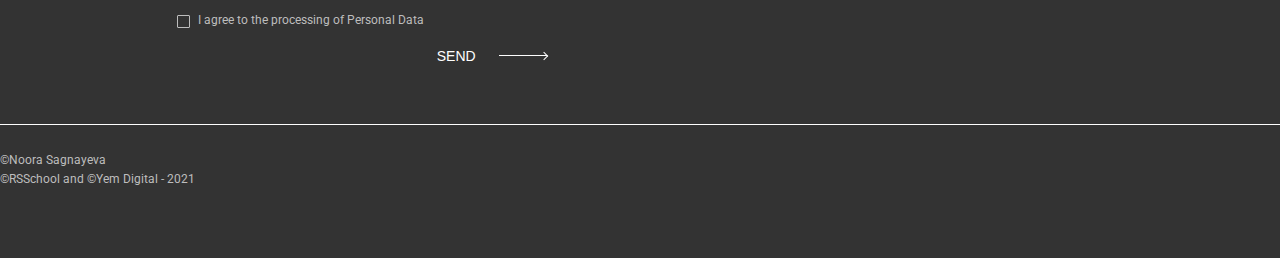
==== commit e80dabd6: "feat: 80% done adaptive of landing" ====
--- a/online-zoo/pages/landing/index.html
+++ b/online-zoo/pages/landing/index.html
@@ -79,7 +79,7 @@
           <p class="watch__title">Watch your favorite animal online</p>
           <a
             href="../../../online-zoo/pages/zoos/panda/index.html"
-            class="watch__button button__icon"
+            class="watch__button"
           >
             <img
               src="../../../online-zoo/assets/icons/btnicon.png"
@@ -605,7 +605,6 @@
                 </div>
               </div>
             </a>
-
             <a href="#" class="point map__points map__points_alligator">
               <svg
                 width="67"
@@ -692,7 +691,6 @@
                 </div>
               </div>
             </a>
-
             <a href="#" class="point map__points map__points_panda">
               <svg
                 width="67"
@@ -738,8 +736,6 @@
             </a>
           </div>
           <svg
-            width="1200"
-            height="498"
             viewBox="0 0 1200 498"
             fill="none"
             xmlns="http://www.w3.org/2000/svg"
@@ -1473,12 +1469,12 @@
     </section>
     <footer class="footer">
       <div class="wrapper-large footer__line">
-        <div class="footer__nav">
-          <a name="anchor" href="index.html" class="flogo">
-            <p class="flogo-txt-1">zoo</p>
-            <p class="flogo-txt-2">online</p>
+        <div class="footer__nav-1">
+          <a name="anchor" href="./index.html" class="footer__logo">
+            <p class="footer__logo-text">zoo</p>
+            <p class="footer__logo-text-small">online</p>
           </a>
-          <div class="footer__nav-tem">
+          <div class="footer__nav-block">
             <nav class="fnav">
               <ul class="fnav__ul">
                 <li class="fnav__item">
@@ -1512,18 +1508,18 @@
               </ul>
             </nav>
             <div class="footer__btn">
-              <a href="#" class="footer__button donate"
+              <a href="#" class="footer__button footer__button_first"
                 >donate for volunteers</a
               >
             </div>
           </div>
         </div>
-        <div class="footer__nav_2">
+        <div class="footer__nav-2">
           <div class="footer__form">
             <h3 class="footer__title">Contact us</h3>
             <form action="#" class="form">
               <input
-                class="name"
+                class="form__name"
                 type="text"
                 name="text"
                 id="text"
@@ -1531,14 +1527,14 @@
                 required
               />
               <input
-                class="email"
+                class="form__email"
                 type="email"
                 name="email"
                 id="email"
                 placeholder="Email"
                 required
               />
-              <fieldset class="textarea">
+              <fieldset class="form__textarea">
                 <legend>Please enter your message</legend>
                 <textarea
                   name="message"
@@ -1547,20 +1543,20 @@
                   required
                 ></textarea>
               </fieldset>
-              <div class="agreement">
+              <div class="form__agreement">
                 <input type="checkbox" name="agree" id="agreement" required />
                 <label class="agreement-label" for="agreement">
                   I agree to the processing of Personal Data</label
                 >
               </div>
-              <button type="submit" class="submit">
+              <button type="submit" class="form__submit">
                 send <span class="line"><span class="line__arrow"></span></span>
               </button>
             </form>
           </div>
           <div class="footer__address">
-            <p class="address-title">ZOO Online Centre</p>
-            <address>
+            <p class="address__title">ZOO Online Centre</p>
+            <address class="address">
               132, Address District, Street Open Daily 10:00 am - 5:00 pm
               <div class="address__link">
                 <a href="tel:7021633433"><span>T</span>(702) 163-3433</a>
@@ -1572,7 +1568,7 @@
                 <li class="fsocial__item">
                   <a
                     href="https://www.instagram.com/"
-                    class="fsocial__link social__link_instagram"
+                    class="social__link social__link_instagram"
                   ></a>
                 </li>
                 <li class="fsocial__item">
@@ -1595,13 +1591,18 @@
                 </li>
               </ul>
             </div>
+            <div class="footer__btn">
+              <a href="#" class="footer__button footer__button_second"
+                >donate for volunteers</a
+              >
+            </div>
           </div>
         </div>
       </div>
       <div class="wrapper-large">
-        <div class="copyright-block">
-          <p class="copyright">©Noora Sagnayeva</p>
-          <p class="copyright">©RSSchool and ©Yem Digital - 2021</p>
+        <div class="copyright">
+          <p class="copyright__text">©Noora Sagnayeva</p>
+          <p class="copyright__text">©RSSchool and ©Yem Digital - 2021</p>
         </div>
       </div>
     </footer>
--- a/online-zoo/pages/landing/style.css
+++ b/online-zoo/pages/landing/style.css
@@ -27,7 +27,8 @@
 }
 
 @media (max-width: 1200px) {
-  .wrapper {
+  .wrapper,
+  .wrapper-large {
     width: 100%;
     max-width: 90rem;
   }
@@ -47,8 +48,6 @@
   }
 }
 
-/*=====SLIDER SHOULD BE RE-WRITED=====*/
-/*=====CARD IS NOT WORKING=====*/
 /*====LIVE ICON MIXIN SHOULD BE RE-WRITED====*/
 .header {
   background-color: #ffffff;
@@ -306,13 +305,6 @@
   border-radius: 50%;
 }
 
-@media (max-width: 1600px) and (min-width: 1200px) {
-  .header__wrapper {
-    width: 75%;
-    margin: 0 auto;
-  }
-}
-
 @media (max-width: 1199px) and (min-width: 320px) {
   .header__wrapper {
     width: 100%;
@@ -603,7 +595,8 @@
 
 .bg {
   position: absolute;
-  width: 99rem;
+  width: 100%;
+  max-width: 99rem;
   margin-top: -1.7rem;
 }
 
@@ -612,7 +605,7 @@
   top: 6px;
   left: 5px;
   height: 1px;
-  width: 99rem;
+  width: 100%;
   background-color: #fefefe;
 }
 
@@ -632,6 +625,59 @@
   top: 3px;
   background: #fefefe;
   border-radius: 50%;
+}
+
+@media (max-width: 1600px) and (min-width: 1200px) {
+  .watch__wrapper_mini {
+    width: 100%;
+    max-width: 90rem;
+    margin: 0 auto;
+    padding-top: 12.8rem;
+  }
+  .watch__button {
+    margin-bottom: 10rem;
+  }
+  .watch__wrapper-inner {
+    padding-bottom: 7.2rem;
+  }
+}
+
+@media (max-width: 1199px) and (min-width: 640px) {
+  .watch__wrapper_mini {
+    width: 93.75%;
+    margin: 0 auto;
+    padding-top: 12rem;
+  }
+  .watch__title {
+    font-size: 64px;
+    line-height: 75px;
+  }
+  .watch__button {
+    margin-bottom: 14rem;
+  }
+}
+
+@media (max-width: 639px) and (min-width: 320px) {
+  .watch__wrapper_mini {
+    width: 93.75%;
+    max-width: 90rem;
+    margin: 0 auto;
+    padding-top: 9.2rem;
+  }
+  .watch__button {
+    margin-top: 1.5rem;
+    margin-bottom: 26.6rem;
+  }
+  .watch__title {
+    font-size: 48px;
+    line-height: 56px;
+  }
+  .watch__wrapper-inner {
+    padding-bottom: 7.2rem;
+  }
+  .social {
+    display: none;
+  }
 }
 
 .how-work {
@@ -1069,40 +1115,166 @@
   }
 }
 
-.pets__slider .slider {
-  display: -webkit-box;
-  display: -ms-flexbox;
-  display: flex;
-  -webkit-box-align: center;
-      -ms-flex-align: center;
-          align-items: center;
+.pets__progress {
+  margin-top: 46.6rem;
+}
+
+.pets__progress .progress {
+  display: -webkit-box;
+  display: -ms-flexbox;
+  display: flex;
+  -webkit-box-orient: vertical;
+  -webkit-box-direction: normal;
+      -ms-flex-direction: column;
+          flex-direction: column;
+  -webkit-box-align: center;
+      -ms-flex-align: center;
+          align-items: center;
+}
+
+.pets__progress .progress__current {
+  font-weight: 900;
+  font-size: 1.4rem;
+  line-height: 1.6rem;
+  color: #828282;
+}
+
+.pets__progress .progress__current b,
+.pets__progress .progress__current span {
+  font-size: 2.4rem;
+  line-height: 2.8rem;
+  color: #333333;
+}
+
+.pets__progress .progress__input {
+  display: block;
+  -webkit-appearance: none;
+     -moz-appearance: none;
+          appearance: none;
+  width: 245px;
+  height: 5px;
+  outline: none;
+  margin-top: 1.5rem;
+  background: rgba(189, 189, 189, 0.57);
+}
+
+.pets__progress .progress__input::-webkit-slider-thumb {
+  -webkit-appearance: none;
+  width: 3.0625rem;
+  height: 1rem;
+  cursor: pointer;
+  background: #333333;
+}
+
+.pets__btn {
+  display: -webkit-box;
+  display: -ms-flexbox;
+  display: flex;
+  -webkit-box-pack: center;
+      -ms-flex-pack: center;
+          justify-content: center;
+  margin-top: 3rem;
+}
+
+.pets__button {
+  display: -webkit-box;
+  display: -ms-flexbox;
+  display: flex;
+  -webkit-box-pack: center;
+      -ms-flex-pack: center;
+          justify-content: center;
+  display: flex;
+  -webkit-box-align: center;
+      -ms-flex-align: center;
+          align-items: center;
+  outline: none;
+  border: none;
+  width: 245px;
+  height: 55px;
+  background: linear-gradient(106.89deg, #4bd8b5 -14.32%, #49d6df 100.68%);
+  border-radius: 3px;
+  font-weight: 900;
+  font-size: 1.8rem;
+  line-height: 2.1rem;
+  text-align: center;
+  text-transform: uppercase;
+  text-decoration: none;
+  color: #ffffff;
+}
+
+.pets__button .play-icon {
+  margin-left: 3.9rem;
+  margin-right: 0.5rem;
+}
+
+.pets__button:hover {
+  -webkit-filter: drop-shadow(0px 4px 15px rgba(0, 0, 0, 0.25));
+          filter: drop-shadow(0px 4px 15px rgba(0, 0, 0, 0.25));
+  -webkit-transition: 0.2s;
+  transition: 0.2s;
+  -webkit-transform: scale(1.01);
+          transform: scale(1.01);
+}
+
+.pets__button:active {
+  -webkit-box-shadow: inset 0px 0px 15px rgba(0, 0, 0, 0.25);
+          box-shadow: inset 0px 0px 15px rgba(0, 0, 0, 0.25);
+}
+
+.pets__slider {
   width: 100%;
   max-width: 130rem;
-  position: absolute;
-  left: 50%;
-  margin-left: -65rem;
-}
-
-.pets__slider .slider__content {
-  display: -webkit-box;
-  display: -ms-flexbox;
-  display: flex;
+  display: -webkit-box;
+  display: -ms-flexbox;
+  display: flex;
+  -webkit-box-align: center;
+      -ms-flex-align: center;
+          align-items: center;
   -webkit-box-pack: justify;
       -ms-flex-pack: justify;
           justify-content: space-between;
+  -webkit-box-orient: horizontal;
+  -webkit-box-direction: normal;
+      -ms-flex-direction: row;
+          flex-direction: row;
+  position: absolute;
+  margin-left: -5rem;
+}
+
+.slider {
+  display: -webkit-box;
+  display: -ms-flexbox;
+  display: flex;
+  -webkit-box-align: center;
+      -ms-flex-align: center;
+          align-items: center;
+  width: 100%;
+  max-width: 130rem;
+  position: relative;
+}
+
+.slider__content {
   width: 100%;
   max-width: 120rem;
-}
-
-.pets__slider .slider__item {
-  width: 100%;
-}
-
-.pets__slider .slider__item:not(:last-child) {
-  margin-right: 3rem;
-}
-
-.pets__slider .slider .btn-left {
+  display: -webkit-box;
+  display: -ms-flexbox;
+  display: flex;
+  -webkit-box-pack: justify;
+      -ms-flex-pack: justify;
+          justify-content: space-between;
+  -webkit-box-align: center;
+      -ms-flex-align: center;
+          align-items: center;
+}
+
+.slider____btn {
+  position: absolute;
+  display: block;
+  top: 0;
+  left: 0;
+}
+
+.slider .btn-left {
   margin-right: 2rem;
   width: 3rem;
   height: 3rem;
@@ -1113,7 +1285,7 @@
           mask-repeat: no-repeat;
 }
 
-.pets__slider .slider .btn-right {
+.slider .btn-right {
   margin-left: 2rem;
   width: 3rem;
   height: 3rem;
@@ -1126,8 +1298,8 @@
           transform: rotate(180deg);
 }
 
-.pets__slider .slider__item .card {
-  position: relative;
+/*=====CARD IS NOT WORKING=====*/
+.card {
   display: -webkit-box;
   display: -ms-flexbox;
   display: flex;
@@ -1140,7 +1312,7 @@
   height: 399px;
 }
 
-.pets__slider .slider__item .card__img {
+.card__img {
   width: 100%;
   height: 100%;
   border-radius: 0.5rem;
@@ -1148,7 +1320,7 @@
      object-fit: cover;
 }
 
-.pets__slider .slider__item .card__description {
+.card__description {
   visibility: hidden;
   z-index: 2;
   position: absolute;
@@ -1158,7 +1330,7 @@
   left: 7.2rem;
 }
 
-.pets__slider .slider__item .card__description p {
+.card__description p {
   font-weight: normal;
   font-size: 14px;
   line-height: 16px;
@@ -1168,7 +1340,7 @@
   margin-bottom: 1.4rem;
 }
 
-.pets__slider .slider__item .card__btn {
+.card__btn {
   display: -webkit-box;
   display: -ms-flexbox;
   display: flex;
@@ -1180,15 +1352,15 @@
           justify-content: space-between;
 }
 
-.pets__slider .slider__item .card__btn .link-online {
+.card__btn .link-online {
   color: #4bd8b5;
 }
 
-.pets__slider .slider__item .card__btn .link-donate {
+.card__btn .link-donate {
   color: #ffffff;
 }
 
-.pets__slider .slider__item .card__link {
+.card__link {
   display: -webkit-box;
   display: -ms-flexbox;
   display: flex;
@@ -1203,121 +1375,39 @@
   text-transform: uppercase;
 }
 
-.pets__slider .slider__item .card__link img {
+.card__link img {
   margin-right: 0.3rem;
 }
 
 @media screen and (max-width: 1400px) and (min-width: 320px) {
-  .pets__slider .slider__item .card {
+  .pets__slider {
+    width: 100%;
+    max-width: 100rem;
+  }
+  .slider {
+    width: 100%;
+    max-width: 100rem;
+    position: relative;
+    left: 50%;
+    margin-left: -50rem;
+  }
+  .slider__content {
+    width: 100%;
+    max-width: 90rem;
+    display: -webkit-box;
+    display: -ms-flexbox;
+    display: flex;
+    -webkit-box-pack: justify;
+        -ms-flex-pack: justify;
+            justify-content: space-between;
+    -webkit-box-align: center;
+        -ms-flex-align: center;
+            align-items: center;
+  }
+  .card {
     width: 210px;
     height: 301px;
   }
-}
-
-.pets__progress {
-  margin-top: 46.6rem;
-}
-
-.pets__progress .progress {
-  display: -webkit-box;
-  display: -ms-flexbox;
-  display: flex;
-  -webkit-box-orient: vertical;
-  -webkit-box-direction: normal;
-      -ms-flex-direction: column;
-          flex-direction: column;
-  -webkit-box-align: center;
-      -ms-flex-align: center;
-          align-items: center;
-}
-
-.pets__progress .progress__current {
-  font-weight: 900;
-  font-size: 1.4rem;
-  line-height: 1.6rem;
-  color: #828282;
-}
-
-.pets__progress .progress__current b,
-.pets__progress .progress__current span {
-  font-size: 2.4rem;
-  line-height: 2.8rem;
-  color: #333333;
-}
-
-.pets__progress .progress__input {
-  display: block;
-  -webkit-appearance: none;
-     -moz-appearance: none;
-          appearance: none;
-  width: 245px;
-  height: 5px;
-  outline: none;
-  margin-top: 1.5rem;
-  background: rgba(189, 189, 189, 0.57);
-}
-
-.pets__progress .progress__input::-webkit-slider-thumb {
-  -webkit-appearance: none;
-  width: 3.0625rem;
-  height: 1rem;
-  cursor: pointer;
-  background: #333333;
-}
-
-.pets__btn {
-  display: -webkit-box;
-  display: -ms-flexbox;
-  display: flex;
-  -webkit-box-pack: center;
-      -ms-flex-pack: center;
-          justify-content: center;
-  margin-top: 3rem;
-}
-
-.pets__button {
-  display: -webkit-box;
-  display: -ms-flexbox;
-  display: flex;
-  -webkit-box-pack: center;
-      -ms-flex-pack: center;
-          justify-content: center;
-  display: flex;
-  -webkit-box-align: center;
-      -ms-flex-align: center;
-          align-items: center;
-  outline: none;
-  border: none;
-  width: 245px;
-  height: 55px;
-  background: linear-gradient(106.89deg, #4bd8b5 -14.32%, #49d6df 100.68%);
-  border-radius: 3px;
-  font-weight: 900;
-  font-size: 1.8rem;
-  line-height: 2.1rem;
-  text-align: center;
-  text-transform: uppercase;
-  text-decoration: none;
-  color: #ffffff;
-}
-
-.pets__button .play-icon {
-  margin-left: 3.9rem;
-  margin-right: 0.5rem;
-}
-
-.pets__button:hover {
-  -webkit-filter: drop-shadow(0px 4px 15px rgba(0, 0, 0, 0.25));
-          filter: drop-shadow(0px 4px 15px rgba(0, 0, 0, 0.25));
-  -webkit-transition: 0.2s;
-  transition: 0.2s;
-  -webkit-transform: scale(1.01);
-          transform: scale(1.01);
-}
-
-.pets__button:active {
-  -webkit-box-shadow: inset 0px 0px 15px rgba(0, 0, 0, 0.25);
-          box-shadow: inset 0px 0px 15px rgba(0, 0, 0, 0.25);
 }
 
 body.dark .pets {
@@ -1579,8 +1669,6 @@
     width: 4rem;
     height: 2px;
     margin-top: 5.4rem;
-    -webkit-transform: rotate(90deg);
-            transform: rotate(90deg);
   }
   .pay__arrow .arrow-head {
     margin-top: -4px;
@@ -1611,6 +1699,8 @@
   .pay__arrow {
     width: 4rem;
     height: 2px;
+    -webkit-transform: rotate(90deg);
+            transform: rotate(90deg);
   }
   .pay__arrow .arrow-head {
     margin-top: -4px;
@@ -1726,63 +1816,6 @@
           justify-content: center;
 }
 
-.testimonial__slider .slider {
-  display: -webkit-box;
-  display: -ms-flexbox;
-  display: flex;
-  -webkit-box-align: center;
-      -ms-flex-align: center;
-          align-items: center;
-  width: 100%;
-  max-width: 130rem;
-  position: absolute;
-  left: 50%;
-  margin-left: -65rem;
-}
-
-.testimonial__slider .slider__content {
-  display: -webkit-box;
-  display: -ms-flexbox;
-  display: flex;
-  -webkit-box-pack: justify;
-      -ms-flex-pack: justify;
-          justify-content: space-between;
-  width: 100%;
-  max-width: 120rem;
-}
-
-.testimonial__slider .slider__item {
-  width: 100%;
-}
-
-.testimonial__slider .slider__item:not(:last-child) {
-  margin-right: 3rem;
-}
-
-.testimonial__slider .slider .btn-left {
-  margin-right: 2rem;
-  width: 3rem;
-  height: 3rem;
-  background-color: #828282;
-  -webkit-mask-image: url(../../../online-zoo/assets/icons/arrow.svg);
-          mask-image: url(../../../online-zoo/assets/icons/arrow.svg);
-  -webkit-mask-repeat: no-repeat;
-          mask-repeat: no-repeat;
-}
-
-.testimonial__slider .slider .btn-right {
-  margin-left: 2rem;
-  width: 3rem;
-  height: 3rem;
-  background-color: #333333;
-  -webkit-mask-image: url(../../../online-zoo/assets/icons/arrow.svg);
-          mask-image: url(../../../online-zoo/assets/icons/arrow.svg);
-  -webkit-mask-repeat: no-repeat;
-          mask-repeat: no-repeat;
-  -webkit-transform: rotate(180deg);
-          transform: rotate(180deg);
-}
-
 .testimonial__card {
   width: 100%;
   display: -webkit-box;
@@ -2016,12 +2049,12 @@
 
 .map__points_eagle {
   top: 7.4rem;
-  left: 12.1rem;
+  left: 45%;
 }
 
 .map__points_alligator {
   top: 10.16rem;
-  left: 17.35rem;
+  left: 64%;
 }
 
 .map__points_gorilla {
@@ -2108,11 +2141,31 @@
   margin: 0.5rem;
 }
 
+@media (width: 640px) {
+  .map__title {
+    margin-bottom: 5rem;
+  }
+  .wrapper {
+    padding-bottom: 8rem;
+  }
+}
+
+@media (max-width: 639px) and (min-width: 320px) {
+  .map__img svg {
+    display: none;
+  }
+}
+
 .footer {
   background: #333333;
-}
-
-.footer__nav {
+  /*=2 MAIN BLOCKS STYLES=*/
+  /*=FOOTER BUTTON=*/
+  /*=FOOTER BORDER BOTTOM=*/
+  /*=FOOTER LOGO=*/
+  /*=FOOTER NAV MAIN STYLES =*/
+}
+
+.footer__nav-1 {
   display: -webkit-box;
   display: -ms-flexbox;
   display: flex;
@@ -2123,6 +2176,18 @@
       -ms-flex-pack: justify;
           justify-content: space-between;
   padding-top: 8rem;
+}
+
+.footer__nav-2 {
+  display: -webkit-box;
+  display: -ms-flexbox;
+  display: flex;
+  -webkit-box-align: start;
+      -ms-flex-align: start;
+          align-items: flex-start;
+  -webkit-box-pack: justify;
+      -ms-flex-pack: justify;
+          justify-content: space-between;
 }
 
 .footer__btn {
@@ -2160,6 +2225,9 @@
   -webkit-box-pack: center;
       -ms-flex-pack: center;
           justify-content: center;
+  font-weight: 500;
+  font-size: 18px;
+  line-height: 21px;
 }
 
 .footer__button .play-icon {
@@ -2181,22 +2249,22 @@
           box-shadow: inset 0px 0px 15px rgba(0, 0, 0, 0.25);
 }
 
-.footer__nav-tem {
-  display: -webkit-box;
-  display: -ms-flexbox;
-  display: flex;
-  -webkit-box-align: center;
-      -ms-flex-align: center;
-          align-items: center;
-  -webkit-box-pack: justify;
-      -ms-flex-pack: justify;
-          justify-content: space-between;
-  width: 100%;
-  max-width: 79.5rem;
-  margin-top: 0.4rem;
-}
-
-.flogo {
+.footer__button_first {
+  display: -webkit-box;
+  display: -ms-flexbox;
+  display: flex;
+}
+
+.footer__button_second {
+  margin-top: 4rem;
+  display: none;
+}
+
+.footer__line {
+  border-bottom: 0.5px solid #fefefe;
+}
+
+.footer__logo {
   display: -webkit-box;
   display: -ms-flexbox;
   display: flex;
@@ -2215,14 +2283,14 @@
   text-decoration: none;
 }
 
-.flogo .flogo-txt-1 {
+.footer__logo-text {
   font-weight: 900;
   font-size: 3.6rem;
   line-height: 4.2rem;
   color: #fefefe;
 }
 
-.flogo .flogo-txt-2 {
+.footer__logo-text-small {
   font-weight: 900;
   font-size: 1.8rem;
   line-height: 2.1rem;
@@ -2231,6 +2299,47 @@
   margin-top: -0.8rem;
 }
 
+.footer__nav-block {
+  display: -webkit-box;
+  display: -ms-flexbox;
+  display: flex;
+  -webkit-box-align: center;
+      -ms-flex-align: center;
+          align-items: center;
+  -webkit-box-pack: justify;
+      -ms-flex-pack: justify;
+          justify-content: space-between;
+  width: 100%;
+  max-width: 79.5rem;
+  margin-top: 0.4rem;
+}
+
+.footer__title {
+  font-weight: 900;
+  font-size: 2rem;
+  line-height: 2.3rem;
+  text-align: center;
+  color: #fefefe;
+  text-align: left;
+  margin-bottom: 2.3rem;
+}
+
+.footer__form {
+  display: -webkit-box;
+  display: -ms-flexbox;
+  display: flex;
+  -webkit-box-orient: vertical;
+  -webkit-box-direction: normal;
+      -ms-flex-direction: column;
+          flex-direction: column;
+  margin-top: 4.2rem;
+}
+
+.footer__address {
+  margin-right: 60rem;
+}
+
+/*=FOOTER NAV MAIN STYLES=*/
 .fnav {
   width: 100%;
   max-width: 38rem;
@@ -2261,34 +2370,7 @@
   color: #fefefe;
 }
 
-.donate {
-  font-weight: 500;
-  font-size: 18px;
-  line-height: 21px;
-}
-
 /*===========FORM===========*/
-.footer__title {
-  font-weight: 900;
-  font-size: 2rem;
-  line-height: 2.3rem;
-  text-align: center;
-  color: #fefefe;
-  text-align: left;
-  margin-bottom: 2.3rem;
-}
-
-.footer__form {
-  display: -webkit-box;
-  display: -ms-flexbox;
-  display: flex;
-  -webkit-box-orient: vertical;
-  -webkit-box-direction: normal;
-      -ms-flex-direction: column;
-          flex-direction: column;
-  margin-top: 4.2rem;
-}
-
 .form {
   display: -webkit-box;
   display: -ms-flexbox;
@@ -2301,8 +2383,7 @@
   max-width: 38.3rem;
 }
 
-.name,
-.email {
+.form__name, .form__email {
   outline: none;
   border: none;
   height: 3.6rem;
@@ -2314,96 +2395,11 @@
   color: #e0e0e0;
 }
 
-.email {
+.form__email {
   margin-bottom: 2rem;
 }
 
-input::-webkit-input-placeholder {
-  font-size: 14px;
-  line-height: 16px;
-  color: #e0e0e0;
-  margin-top: -1rem;
-}
-
-input:-ms-input-placeholder {
-  font-size: 14px;
-  line-height: 16px;
-  color: #e0e0e0;
-  margin-top: -1rem;
-}
-
-input::-ms-input-placeholder {
-  font-size: 14px;
-  line-height: 16px;
-  color: #e0e0e0;
-  margin-top: -1rem;
-}
-
-input::placeholder {
-  font-size: 14px;
-  line-height: 16px;
-  color: #e0e0e0;
-  margin-top: -1rem;
-}
-
-fieldset {
-  border: 1px solid #bdbdbd;
-  -webkit-box-sizing: border-box;
-          box-sizing: border-box;
-  border-radius: 3px;
-  margin-bottom: 2.5rem;
-}
-
-legend {
-  font-weight: normal;
-  font-size: 12px;
-  line-height: 14px;
-  color: #bdbdbd;
-  margin-left: 0.4rem;
-  padding: 0 4px;
-}
-
-textarea {
-  width: 383px;
-  height: 105px;
-  border: none;
-  outline: none;
-  background: #333333;
-  font-size: 14px;
-  line-height: 16px;
-  color: #e0e0e0;
-  resize: none;
-}
-
-input[type="checkbox"] {
-  display: none;
-}
-
-.agreement-label::before {
-  content: "";
-  display: inline-block;
-  vertical-align: middle;
-  width: 13px;
-  height: 13px;
-  border: 1px solid #bdbdbd;
-  -webkit-box-sizing: border-box;
-          box-sizing: border-box;
-  border-radius: 1px;
-  margin-right: 0.5rem;
-}
-
-input:checked + .agreement-label::before {
-  background: #bdbdbd;
-}
-
-.agreement-label {
-  font-size: 12px;
-  line-height: 14px;
-  color: #bdbdbd;
-  vertical-align: middle;
-}
-
-.submit {
+.form__submit {
   outline: none;
   border: none;
   text-transform: uppercase;
@@ -2428,13 +2424,98 @@
           justify-content: space-between;
 }
 
-.submit .line {
+input::-webkit-input-placeholder {
+  font-size: 14px;
+  line-height: 16px;
+  color: #e0e0e0;
+  margin-top: -1rem;
+}
+
+input:-ms-input-placeholder {
+  font-size: 14px;
+  line-height: 16px;
+  color: #e0e0e0;
+  margin-top: -1rem;
+}
+
+input::-ms-input-placeholder {
+  font-size: 14px;
+  line-height: 16px;
+  color: #e0e0e0;
+  margin-top: -1rem;
+}
+
+input::placeholder {
+  font-size: 14px;
+  line-height: 16px;
+  color: #e0e0e0;
+  margin-top: -1rem;
+}
+
+fieldset {
+  border: 1px solid #bdbdbd;
+  -webkit-box-sizing: border-box;
+          box-sizing: border-box;
+  border-radius: 3px;
+  margin-bottom: 2.5rem;
+}
+
+legend {
+  font-weight: normal;
+  font-size: 12px;
+  line-height: 14px;
+  color: #bdbdbd;
+  margin-left: 0.4rem;
+  padding: 0 4px;
+}
+
+textarea {
+  width: 383px;
+  height: 105px;
+  border: none;
+  outline: none;
+  background: #333333;
+  font-size: 14px;
+  line-height: 16px;
+  color: #e0e0e0;
+  resize: none;
+}
+
+input[type="checkbox"] {
+  display: none;
+}
+
+input:checked + .agreement-label::before {
+  background: #bdbdbd;
+}
+
+.agreement-label::before {
+  content: "";
+  display: inline-block;
+  vertical-align: middle;
+  width: 13px;
+  height: 13px;
+  border: 1px solid #bdbdbd;
+  -webkit-box-sizing: border-box;
+          box-sizing: border-box;
+  border-radius: 1px;
+  margin-right: 0.5rem;
+}
+
+.agreement-label {
+  font-size: 12px;
+  line-height: 14px;
+  color: #bdbdbd;
+  vertical-align: middle;
+}
+
+.line {
   width: 4.8rem;
   height: 1px;
   background: #fefefe;
 }
 
-.submit .line__arrow {
+.line__arrow {
   display: block;
   width: 0.6rem;
   height: 0.6rem;
@@ -2446,17 +2527,17 @@
   margin-top: -2px;
 }
 
-.footer__nav_2 {
-  display: -webkit-box;
-  display: -ms-flexbox;
-  display: flex;
-}
-
-.footer__address {
-  margin-left: 44rem;
-}
-
-.address-title {
+/* ADDRESS MAIN STYLES */
+.address {
+  font-weight: normal;
+  font-size: 14px;
+  line-height: 21px;
+  color: #fefefe;
+  font-style: normal;
+  width: 19rem;
+}
+
+.address__title {
   font-weight: bold;
   font-size: 14px;
   line-height: 16px;
@@ -2466,15 +2547,6 @@
   margin-top: 4rem;
 }
 
-address {
-  font-weight: normal;
-  font-size: 14px;
-  line-height: 21px;
-  color: #fefefe;
-  font-style: normal;
-  width: 19rem;
-}
-
 .address__link {
   margin-top: 1.4rem;
 }
@@ -2484,6 +2556,7 @@
   color: #fefefe;
 }
 
+/* SOCIAL LINK ITEMS */
 .fsocial__ul {
   display: -webkit-box;
   display: -ms-flexbox;
@@ -2494,70 +2567,263 @@
   margin-top: 2rem;
 }
 
-.fsocial__ul .fsocial__item {
+.fsocial__item {
   list-style: none;
 }
 
-.fsocial__ul .fsocial__item:not(:last-child) {
+.fsocial__item:not(:last-child) {
   margin-right: 1.5rem;
 }
 
-.fsocial__ul .social__link_instagram {
+.social__link {
   width: 2rem;
-  height: 2rem;
   background-color: #ffffff;
   display: block;
+  -webkit-mask-repeat: no-repeat;
+          mask-repeat: no-repeat;
+}
+
+.social__link_instagram {
+  height: 2rem;
   -webkit-mask-image: url(../../../online-zoo/assets/icons/instagram.svg);
           mask-image: url(../../../online-zoo/assets/icons/instagram.svg);
-  -webkit-mask-repeat: no-repeat;
-          mask-repeat: no-repeat;
-}
-
-.fsocial__ul .social__link_twitter {
-  width: 2rem;
+}
+
+.social__link_twitter {
   height: 16.25px;
-  background-color: #ffffff;
-  display: block;
   -webkit-mask-image: url(../../../online-zoo/assets/icons/twitter.svg);
           mask-image: url(../../../online-zoo/assets/icons/twitter.svg);
-  -webkit-mask-repeat: no-repeat;
-          mask-repeat: no-repeat;
-}
-
-.fsocial__ul .social__link_youtube {
-  width: 2rem;
+}
+
+.social__link_youtube {
   height: 13.75px;
-  background-color: #ffffff;
-  display: block;
   -webkit-mask-image: url(../../../online-zoo/assets/icons/youtube.svg);
           mask-image: url(../../../online-zoo/assets/icons/youtube.svg);
-  -webkit-mask-repeat: no-repeat;
-          mask-repeat: no-repeat;
-}
-
-.fsocial__ul .social__link_vk {
-  width: 2rem;
+}
+
+.social__link_vk {
   height: 11.41px;
-  background-color: #ffffff;
-  display: block;
   -webkit-mask-image: url(../../../online-zoo/assets/icons/vk.svg);
           mask-image: url(../../../online-zoo/assets/icons/vk.svg);
-  -webkit-mask-repeat: no-repeat;
-          mask-repeat: no-repeat;
-}
-
-.footer__line {
-  border-bottom: 0.5px solid #fefefe;
-}
-
-.copyright-block {
+}
+
+/* UNDER FOOTER COPYRIGHTS */
+.copyright {
   margin-top: 2.8rem;
   padding-bottom: 7.2rem;
 }
 
-.copyright {
+.copyright__text {
   font-size: 12px;
   line-height: 14px;
   color: #bdbdbd;
 }
+
+.copyright__text:first-child {
+  padding-bottom: 0.5rem;
+}
+
+/*===== ADAPTIVE =====*/
+@media (max-width: 1600px) and (min-width: 1201px) {
+  .footer {
+    /*=2 MAIN BLOCKS STYLES=*/
+  }
+  .footer__nav-1 {
+    -ms-flex-pack: distribute;
+        justify-content: space-around;
+  }
+  .footer__nav-2 {
+    -ms-flex-pack: distribute;
+        justify-content: space-around;
+  }
+  .footer__address {
+    margin-right: 0rem;
+  }
+}
+
+@media (max-width: 1200px) and (min-width: 940px) {
+  .footer__address {
+    margin-right: 16.4rem;
+  }
+  .footer__nav-1, .footer__nav-2 {
+    -webkit-box-pack: justify;
+        -ms-flex-pack: justify;
+            justify-content: space-between;
+    width: 100%;
+    max-width: 90rem;
+    margin: 0 auto;
+  }
+  .footer__button_first {
+    display: none;
+  }
+  .footer__button_second {
+    display: -webkit-box;
+    display: -ms-flexbox;
+    display: flex;
+  }
+  .footer__nav-block {
+    width: 100%;
+    max-width: 38rem;
+    margin-right: 6rem;
+    margin-top: 0;
+  }
+  .address__title {
+    margin-top: 3rem;
+  }
+}
+
+@media (max-width: 939px) and (min-width: 640px) {
+  .footer__address {
+    margin-right: 0rem;
+    margin-bottom: 7rem;
+  }
+  .footer__nav-1 {
+    display: -webkit-box;
+    display: -ms-flexbox;
+    display: flex;
+    -webkit-box-align: start;
+        -ms-flex-align: start;
+            align-items: start;
+    -webkit-box-pack: justify;
+        -ms-flex-pack: justify;
+            justify-content: space-between;
+    -webkit-box-orient: vertical;
+    -webkit-box-direction: normal;
+        -ms-flex-direction: column;
+            flex-direction: column;
+  }
+  .footer__nav-2 {
+    -webkit-box-pack: justify;
+        -ms-flex-pack: justify;
+            justify-content: space-between;
+    -webkit-box-orient: vertical;
+    -webkit-box-direction: normal;
+        -ms-flex-direction: column;
+            flex-direction: column;
+  }
+  .footer__nav-block {
+    margin-top: 0;
+  }
+  .footer__btn {
+    position: absolute;
+    margin-top: -17rem;
+    margin-left: 32rem;
+  }
+  .footer__form {
+    margin-top: 2.6rem;
+  }
+  .fnav .fnav__ul {
+    -webkit-box-orient: vertical;
+    -webkit-box-direction: normal;
+        -ms-flex-direction: column;
+            flex-direction: column;
+    -webkit-box-align: start;
+        -ms-flex-align: start;
+            align-items: start;
+    -webkit-box-pack: justify;
+        -ms-flex-pack: justify;
+            justify-content: space-between;
+    height: 9.1rem;
+    margin-top: 1rem;
+  }
+  .address__title {
+    margin-top: 1rem;
+  }
+}
+
+@media (max-width: 639px) and (min-width: 320px) {
+  .footer__address {
+    margin-right: 0rem;
+    width: 100%;
+  }
+  .footer__btn {
+    width: 100%;
+    display: -webkit-box;
+    display: -ms-flexbox;
+    display: flex;
+    -webkit-box-pack: center;
+        -ms-flex-pack: center;
+            justify-content: center;
+    margin-bottom: 8rem;
+  }
+  .footer__form {
+    width: 100%;
+    max-width: 30rem;
+    margin-top: 2.2rem;
+  }
+  .footer__nav-1 {
+    display: -webkit-box;
+    display: -ms-flexbox;
+    display: flex;
+    -webkit-box-align: start;
+        -ms-flex-align: start;
+            align-items: start;
+    -webkit-box-pack: justify;
+        -ms-flex-pack: justify;
+            justify-content: space-between;
+    -webkit-box-orient: vertical;
+    -webkit-box-direction: normal;
+        -ms-flex-direction: column;
+            flex-direction: column;
+    padding-top: 5rem;
+  }
+  .footer__logo {
+    margin-top: 0;
+  }
+  .footer__nav-2 {
+    -webkit-box-pack: justify;
+        -ms-flex-pack: justify;
+            justify-content: space-between;
+    -webkit-box-orient: vertical;
+    -webkit-box-direction: normal;
+        -ms-flex-direction: column;
+            flex-direction: column;
+  }
+  .footer__button_first {
+    display: none;
+  }
+  .footer__button_second {
+    display: -webkit-box;
+    display: -ms-flexbox;
+    display: flex;
+  }
+  .fnav .fnav__ul {
+    -webkit-box-orient: vertical;
+    -webkit-box-direction: normal;
+        -ms-flex-direction: column;
+            flex-direction: column;
+    -webkit-box-align: start;
+        -ms-flex-align: start;
+            align-items: start;
+    -webkit-box-pack: justify;
+        -ms-flex-pack: justify;
+            justify-content: space-between;
+    height: 9.1rem;
+    margin-top: 1rem;
+  }
+  .form {
+    width: 100%;
+    max-width: 30rem;
+  }
+  .form__name, .form__email {
+    height: 3.6rem;
+    margin-bottom: 1rem;
+  }
+  .form__email {
+    margin-bottom: 2rem;
+  }
+  .form__submit {
+    margin-bottom: 4rem;
+    margin-top: 2rem;
+    max-width: 11rem;
+    margin-left: 20rem;
+  }
+  textarea {
+    width: 30rem;
+    height: 10.5rem;
+  }
+  .address__title {
+    margin-top: 1rem;
+  }
+}
 /*# sourceMappingURL=style.css.map */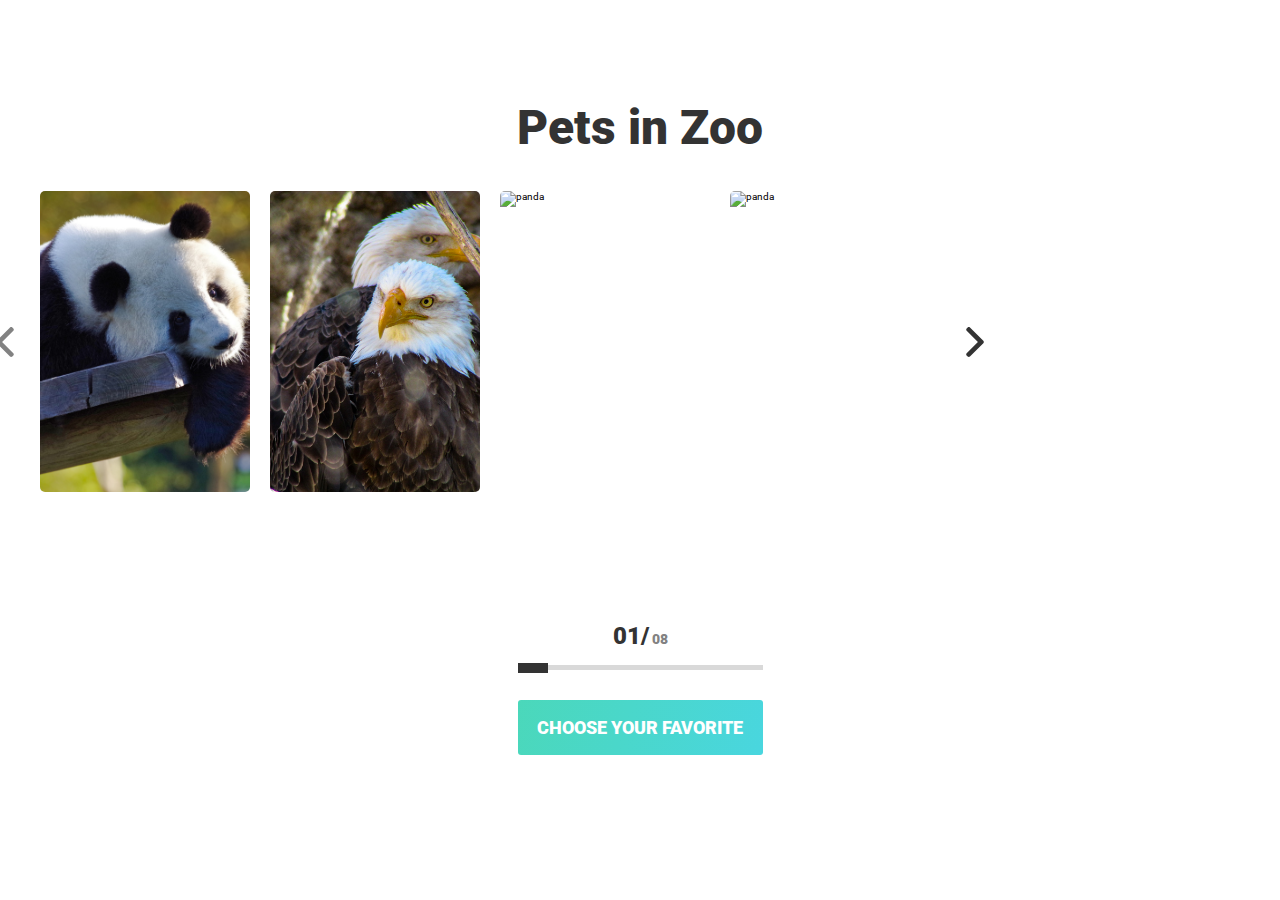
==== commit b326099e: "feat: add a lot of things last of them is popup" ====
--- a/online-zoo/pages/landing/index.html
+++ b/online-zoo/pages/landing/index.html
@@ -10,11 +10,13 @@
       rel="stylesheet"
     />
     <link rel="stylesheet" href="style.css" />
-    <script src="main.js" defer></script>
+    <script src="../../js/darkmode.js" defer></script>
+    <script src="../../js/popup.js" defer></script>
+    <!-- <script src="main.js" defer></script> -->
     <title>Online Zoo</title>
   </head>
-  <body>
-    <header class="header">
+  <body class="light">
+    <!-- <header class="header">
       <div class="wrapper-large">
         <div class="header__wrapper">
           <a href="index.html" class="logo">
@@ -291,7 +293,7 @@
           </div>
         </div>
       </div>
-    </section>
+    </section> -->
     <section class="pets">
       <div class="wrapper">
         <h2 class="pets__title">Pets in Zoo</h2>
@@ -443,7 +445,7 @@
         </div>
       </div>
     </section>
-    <section class="pay">
+    <!-- <section class="pay">
       <div class="wrapper">
         <h2 class="pay__title">Pay and feed</h2>
         <p class="pay__description">
@@ -492,7 +494,9 @@
           </div>
         </div>
         <div class="pay__btn">
-          <a href="#" class="pay__button">donate</a>
+          <button id="popup-button3" class="pay__button popup-button">
+            donate
+          </button>
         </div>
       </div>
     </section>
@@ -736,6 +740,7 @@
             </a>
           </div>
           <svg
+            class="big-map-svg"
             viewBox="0 0 1200 498"
             fill="none"
             xmlns="http://www.w3.org/2000/svg"
@@ -865,6 +870,7 @@
               fill="#333333"
             />
             <path
+              class="region"
               d="M608.831 291.198L608.394 291.002L606.288 291.455L604.121 290.986L602.421 291.213L596.628 291.138L597.14 288.324L595.74 285.979L594.115 285.374L593.393 283.771L592.475 283.272L592.52 282.288L593.423 279.762L595.108 276.328L596.131 276.298L598.253 274.211L599.592 274.165L601.593 275.617L604.031 274.422L604.362 272.94L605.159 271.503L605.686 269.703L607.582 268.251L608.289 265.755L609.026 264.953L609.523 263.108L610.441 260.839L613.39 258.085L613.57 256.906L613.947 256.255L612.532 254.848L612.638 253.714L613.631 253.502L615.075 255.786L615.331 258.146L615.226 260.506L617.197 263.743L615.211 263.713L614.202 263.97L612.592 263.607L611.825 265.286L613.947 267.358L615.496 267.963L616.008 269.431L617.152 271.896L616.595 272.849L614.834 276.465L613.977 277.1L613.721 279.868L614.082 281.366L613.796 282.425L615.496 284.285L615.797 285.556L617.121 287.386L618.746 288.536L618.912 290.154L619.288 291.198L619.047 293.119L616.204 292.272L613.33 291.334L608.831 291.198Z"
               fill="#DADADA"
               stroke="#333333"
@@ -1363,6 +1369,7 @@
               fill="#DADADA"
               stroke="#333333"
               stroke-width="2"
+              class="region"
             />
             <path
               d="M293.724 299.806L292.189 298.959L290.444 297.779L289.436 298.339L286.412 297.855L285.554 296.327L284.892 296.373L281.326 294.346L280.859 293.241L282.183 292.969L282.048 291.199L282.906 289.898L284.666 289.671L286.201 287.433L287.6 285.557L286.306 284.725L287.013 282.652L286.291 279.4L287.089 278.462L286.607 275.452L285.238 273.561L285.75 271.837L286.893 272.079L287.6 271.035L286.863 268.932L287.314 268.418L289.15 268.524L291.919 266.043L293.393 265.665L293.483 264.485L294.281 261.475L296.403 259.826L298.644 259.765L298.96 259.024L301.729 259.312L304.603 257.527L306.032 256.725L307.838 255.016L309.087 255.227L309.975 256.165L309.222 257.36L306.905 257.965L305.912 259.735L304.498 260.764L303.399 262.08L302.842 264.621L301.774 266.694L303.595 266.936L303.986 268.569L304.738 269.356L304.964 270.793L304.498 272.109L304.603 272.85L305.461 273.153L306.273 274.393L310.862 274.045L312.909 274.499L315.331 277.555L316.776 277.177L319.334 277.373L321.365 276.965L322.614 277.57L321.922 279.491L321.109 280.686L320.778 283.242L321.455 285.602L322.448 286.661L322.554 287.448L320.733 289.218L322.012 290.004L322.945 291.26L324.013 294.799L323.336 295.238L322.644 293.135L321.666 292.016L320.477 293.241L313.541 293.166L313.571 295.389L315.662 295.752L315.527 297.114L314.82 296.751L312.803 297.341L312.788 299.912L314.368 301.213L314.94 303.255L314.865 304.798L313.375 314.555L311.57 312.664L310.501 312.573L312.743 308.958L310.005 307.294L307.868 307.597L306.574 306.977L304.618 307.914L301.97 307.476L299.833 303.739L298.178 302.832L297.035 301.153L294.672 299.458L293.724 299.806Z"
@@ -1429,6 +1436,7 @@
               fill="#DADADA"
               stroke="#3C3C3C"
               stroke-width="2"
+              class="region"
             />
             <path
               d="M362.864 406.874L365.075 406.496L368.852 409.249L370.116 409.143L373.923 411.443L376.857 413.409L379.129 415.829L377.805 417.524L378.993 419.551L377.79 421.789L374.163 423.786L371.545 423.06L369.74 423.453L366.369 421.91L364.067 422.031L361.72 420.05L361.675 417.751L362.322 416.949L361.84 413.394L362.337 409.733L362.864 406.874Z"
@@ -1508,9 +1516,12 @@
               </ul>
             </nav>
             <div class="footer__btn">
-              <a href="#" class="footer__button footer__button_first"
-                >donate for volunteers</a
+              <button
+                class="footer__button footer__button_first"
+                id="popup-button1"
               >
+                donate for volunteers
+              </button>
             </div>
           </div>
         </div>
@@ -1592,9 +1603,12 @@
               </ul>
             </div>
             <div class="footer__btn">
-              <a href="#" class="footer__button footer__button_second"
-                >donate for volunteers</a
+              <button
+                id="popup-button2"
+                class="footer__button footer__button_second"
               >
+                donate for volunteers
+              </button>
             </div>
           </div>
         </div>
@@ -1606,5 +1620,78 @@
         </div>
       </div>
     </footer>
+    <div class="popup-cover hidden" id="popup"></div>
+    <div class="popup__wrapper hidden">
+      <div class="popup__img">
+        <img
+          src="../../../online-zoo/assets/images/popupbg.jpg"
+          alt="popup img"
+        />
+      </div>
+      <div class="popup__form">
+        <h2 class="popup__title">Donate for your animal</h2>
+        <form action="#" class="pform">
+          <div class="column-wrap">
+            <div class="two-column">
+              <fieldset class="fieldset">
+                <legend class="legend">Сhoose an animal</legend>
+                <input class="input" list="option" required />
+                <datalist id="option">
+                  <option value="panda"></option>
+                  <option value="eagle"></option>
+                  <option value="alligator"></option>
+                  <option value="gorilla"></option>
+                  <option value="lion"></option>
+                </datalist>
+              </fieldset>
+              <h3 class="about-you">About you</h3>
+              <fieldset class="fieldset">
+                <legend class="legend">Name</legend>
+                <input class="input" id="name" type="text" required />
+              </fieldset>
+              <fieldset class="fieldset">
+                <legend class="legend">Email</legend>
+                <input class="input" type="Email" required />
+              </fieldset>
+              <fieldset class="fieldset field-phone">
+                <legend class="legend">Phone</legend>
+                <input class="input" list="num" required />
+                <datalist id="num">
+                  <option value="+7"></option>
+                  <option value="+998"></option>
+                  <option value="+1"></option>
+                </datalist>
+                <input class="input" type="number" required />
+              </fieldset>
+            </div>
+            <div class="two-column">
+              <fieldset class="fieldset">
+                <legend class="legend">To donate</legend>
+                <input class="input" type="text" required />
+              </fieldset>
+              <h3 class="checkout">Checkout</h3>
+              <fieldset class="fieldset">
+                <legend class="legend">Card number</legend>
+                <input class="input" type="number" required />
+              </fieldset>
+              <fieldset class="fieldset field-flex">
+                <legend class="legend">Expiry date</legend>
+                <input class="input" type="number" required />
+                <input class="input" type="number" required />
+              </fieldset>
+              <fieldset class="fieldset">
+                <legend class="legend">CVC</legend>
+                <input class="input" type="number" required />
+              </fieldset>
+            </div>
+          </div>
+          <p class="popup__description">
+            If don’t cancel your subscription before the trial ends on April 15,
+            2021, you agree that you will automatically be charged
+          </p>
+          <input type="submit" class="popup__submit invalid" id="send" />
+        </form>
+      </div>
+    </div> -->
   </body>
 </html>
--- a/online-zoo/pages/landing/style.css
+++ b/online-zoo/pages/landing/style.css
@@ -1,3 +1,4 @@
+@charset "UTF-8";
 * {
   margin: 0;
   padding: 0;
@@ -10,7 +11,8 @@
 }
 
 body {
-  font-family: "Roboto", sans-serif;
+  font-family: 'Roboto', sans-serif;
+  overflow-x: hidden;
 }
 
 .wrapper-large {
@@ -271,7 +273,7 @@
 
 .ch-slider:before {
   position: absolute;
-  content: "";
+  content: '';
   height: 2rem;
   width: 2rem;
   left: 6px;
@@ -1479,6 +1481,7 @@
   background-color: #fefefe;
 }
 
+/* == задать для слайдеров отделбную обертку чтобы не костылить с абсолютами == */
 .pay {
   background-color: #f2f2f2;
 }
@@ -2028,6 +2031,8 @@
 
 .map__marker {
   position: absolute;
+  width: 120rem;
+  height: 49.8rem;
 }
 
 .map__points {
@@ -2049,12 +2054,12 @@
 
 .map__points_eagle {
   top: 7.4rem;
-  left: 45%;
+  left: 10%;
 }
 
 .map__points_alligator {
   top: 10.16rem;
-  left: 64%;
+  left: 14.5%;
 }
 
 .map__points_gorilla {
@@ -2141,18 +2146,55 @@
   margin: 0.5rem;
 }
 
+body.dark .map {
+  background: #4f4f4f;
+}
+
+body.dark .map__title {
+  font-weight: 900;
+  font-size: 4.8rem;
+  line-height: 5.6rem;
+  color: #fefefe;
+}
+
+@media screen and (min-width: 320px) and (max-width: 639px) {
+  body.dark .map__title {
+    font-size: 36px;
+    line-height: 42px;
+  }
+}
+
+body.dark .big-map-svg path {
+  fill: #e1e1e1;
+}
+
+body.dark .big-map-svg .region {
+  fill: #333333;
+  stroke: #fefefe;
+}
+
+body.dark .point__hint {
+  background: #333333;
+}
+
+body.dark .point__description h4 {
+  color: #fefefe;
+}
+
+body.dark .point__description p {
+  color: #f2f2f2;
+}
+
+body.dark .point__description p span {
+  color: #fefefe;
+}
+
 @media (width: 640px) {
   .map__title {
     margin-bottom: 5rem;
   }
   .wrapper {
     padding-bottom: 8rem;
-  }
-}
-
-@media (max-width: 639px) and (min-width: 320px) {
-  .map__img svg {
-    display: none;
   }
 }
 
@@ -2826,4 +2868,218 @@
     margin-top: 1rem;
   }
 }
+
+.popup-cover {
+  position: fixed;
+  top: 0px;
+  left: 0px;
+  width: 100vw;
+  height: 100vh;
+  background-color: rgba(0, 0, 0, 0.5);
+}
+
+.popup__wrapper {
+  width: 100%;
+  max-width: 120rem;
+  margin: 0 auto;
+  display: -webkit-box;
+  display: -ms-flexbox;
+  display: flex;
+  position: fixed;
+  top: calc(50vh - 398px);
+  left: calc(50vw - 600px);
+}
+
+.popup__img {
+  width: 197px;
+  height: 795px;
+}
+
+.popup__img img {
+  width: 100%;
+  height: 100%;
+  -o-object-fit: cover;
+     object-fit: cover;
+  -o-object-position: 80%;
+     object-position: 80%;
+}
+
+.popup__title {
+  font-weight: 900;
+  font-size: 4.8rem;
+  line-height: 5.6rem;
+  color: #313131;
+  text-align: center;
+  margin-bottom: 4rem;
+}
+
+@media screen and (min-width: 320px) and (max-width: 639px) {
+  .popup__title {
+    font-size: 36px;
+    line-height: 42px;
+  }
+}
+
+.popup__description {
+  font-style: normal;
+  font-weight: normal;
+  font-size: 1.4rem;
+  line-height: 1.6rem;
+  color: #828282;
+  width: 100%;
+  max-width: 478px;
+  text-align: center;
+  margin: 4rem auto;
+}
+
+.popup__form {
+  -webkit-box-sizing: border-box;
+          box-sizing: border-box;
+  width: 100%;
+  max-width: 100.3rem;
+  background-color: #f9f9f9;
+  padding: 10rem 13.9rem 8.2rem 13.9rem;
+}
+
+.popup__submit {
+  display: -webkit-box;
+  display: -ms-flexbox;
+  display: flex;
+  -webkit-box-align: center;
+      -ms-flex-align: center;
+          align-items: center;
+  outline: none;
+  border: none;
+  width: 245px;
+  height: 55px;
+  background: linear-gradient(106.89deg, #4bd8b5 -14.32%, #49d6df 100.68%);
+  border-radius: 3px;
+  font-weight: 900;
+  font-size: 1.8rem;
+  line-height: 2.1rem;
+  text-align: center;
+  text-transform: uppercase;
+  text-decoration: none;
+  color: #ffffff;
+  display: flex;
+  align-items: center;
+  -webkit-box-pack: center;
+      -ms-flex-pack: center;
+          justify-content: center;
+  color: #ffffff;
+}
+
+.popup__submit .play-icon {
+  margin-left: 3.9rem;
+  margin-right: 0.5rem;
+}
+
+.popup__submit:hover {
+  -webkit-filter: drop-shadow(0px 4px 15px rgba(0, 0, 0, 0.25));
+          filter: drop-shadow(0px 4px 15px rgba(0, 0, 0, 0.25));
+  -webkit-transition: 0.2s;
+  transition: 0.2s;
+  -webkit-transform: scale(1.01);
+          transform: scale(1.01);
+}
+
+.popup__submit:active {
+  -webkit-box-shadow: inset 0px 0px 15px rgba(0, 0, 0, 0.25);
+          box-shadow: inset 0px 0px 15px rgba(0, 0, 0, 0.25);
+}
+
+.checkout,
+.about-you {
+  font-weight: 900;
+  font-size: 2rem;
+  line-height: 2.3rem;
+  text-align: center;
+  color: #828282;
+  padding-top: 2rem;
+  text-align: left;
+  margin-bottom: 2rem;
+}
+
+.checkout {
+  color: #4f4f4f;
+}
+
+.pform {
+  display: -webkit-box;
+  display: -ms-flexbox;
+  display: flex;
+  -webkit-box-align: center;
+      -ms-flex-align: center;
+          align-items: center;
+  -webkit-box-orient: vertical;
+  -webkit-box-direction: normal;
+      -ms-flex-direction: column;
+          flex-direction: column;
+}
+
+.pform .fieldset {
+  border: 1px solid #828282;
+  -webkit-box-sizing: border-box;
+          box-sizing: border-box;
+  border-radius: 5px;
+  margin-bottom: 2rem;
+}
+
+.pform .legend {
+  color: #828282;
+  margin: 0 5px;
+  padding: 0 1.5rem;
+}
+
+.pform .input {
+  outline: none;
+  border: none;
+  height: 4.5rem;
+  margin-left: 0.5rem;
+  font-size: 2rem;
+  color: #4f4f4f;
+  background-color: #f9f9f9;
+}
+
+.field-flex,
+.field-phone {
+  display: -webkit-box;
+  display: -ms-flexbox;
+  display: flex;
+}
+
+.field-flex input,
+.field-phone input {
+  width: 15rem;
+}
+
+.field-flex datalist,
+.field-phone datalist {
+  width: 15rem;
+}
+
+.column-wrap {
+  display: -webkit-box;
+  display: -ms-flexbox;
+  display: flex;
+  -webkit-box-pack: justify;
+      -ms-flex-pack: justify;
+          justify-content: space-between;
+  width: 100%;
+  max-width: 725px;
+}
+
+.two-column {
+  width: 100%;
+  max-width: 33.5rem;
+}
+
+.popup-cover.hidden,
+.popup__wrapper.hidden {
+  display: none;
+}
+
+body.not-scrollable {
+  overflow: hidden;
+}
 /*# sourceMappingURL=style.css.map */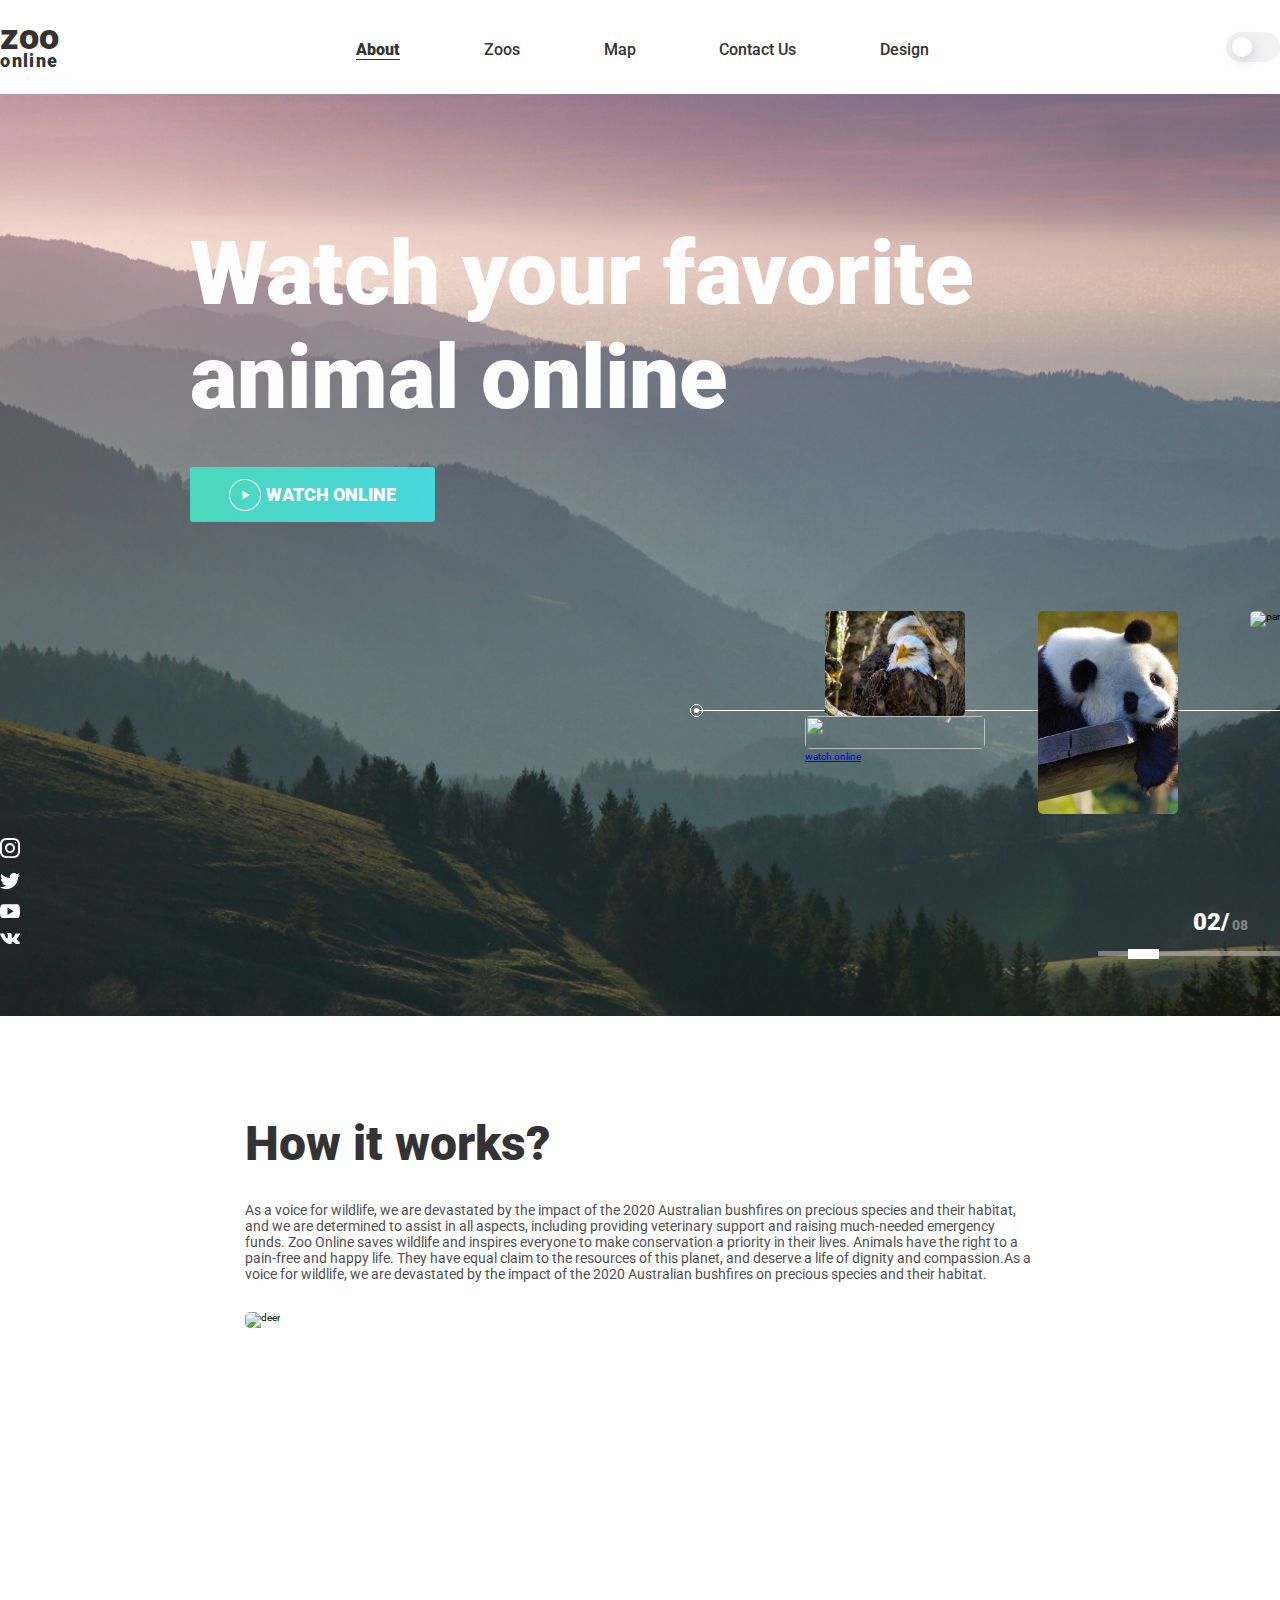
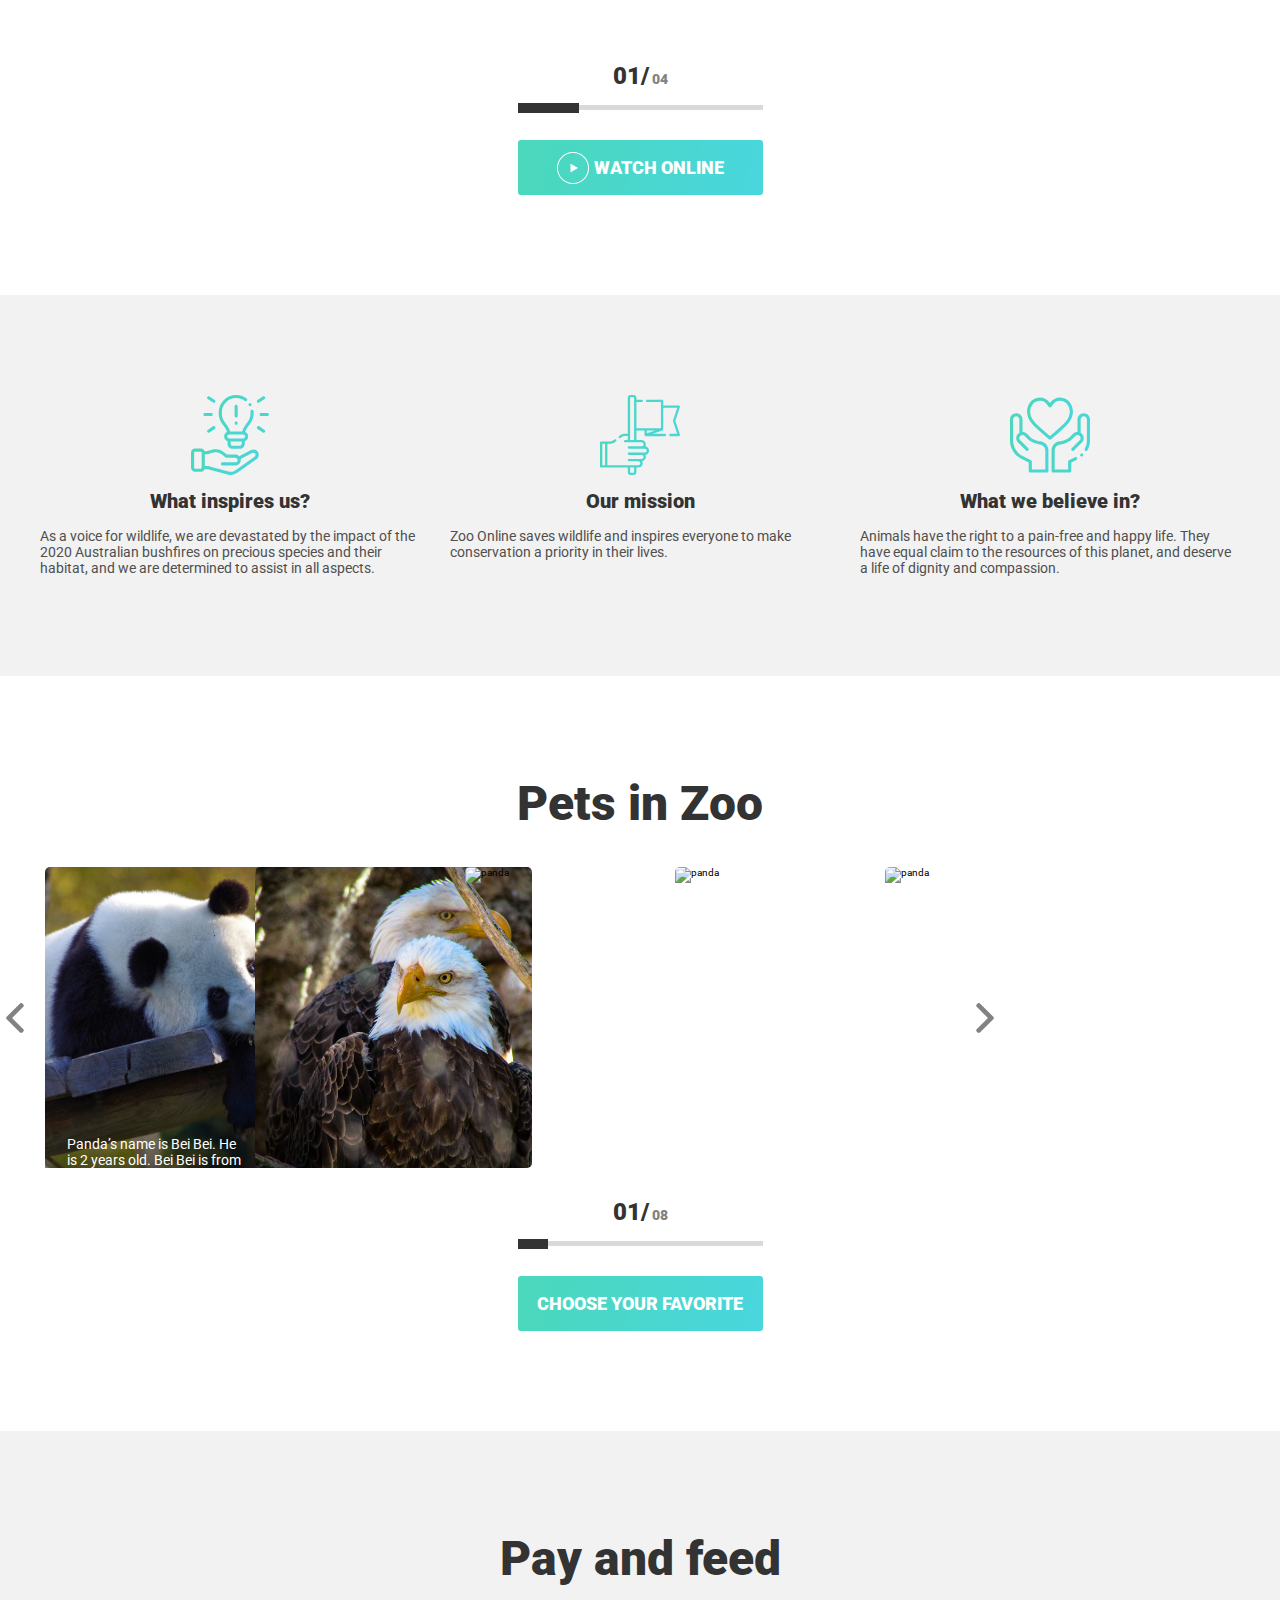
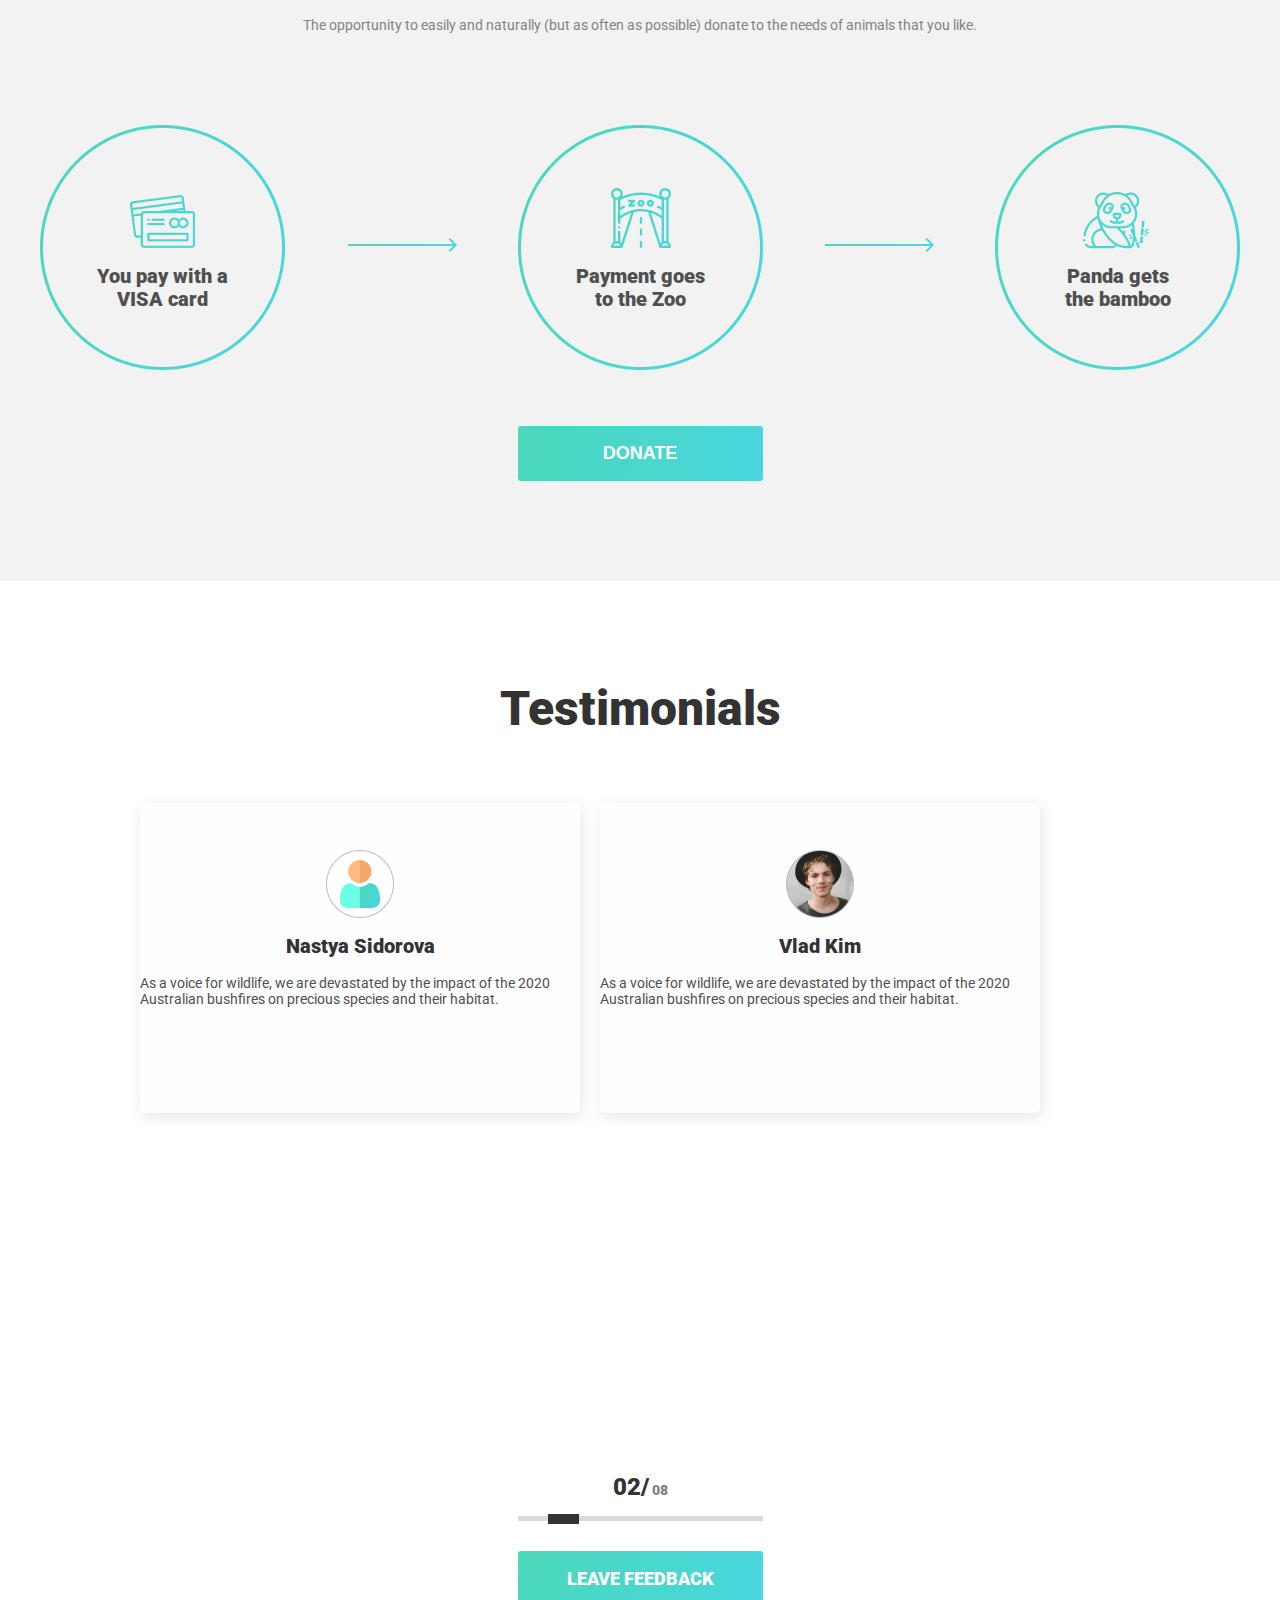
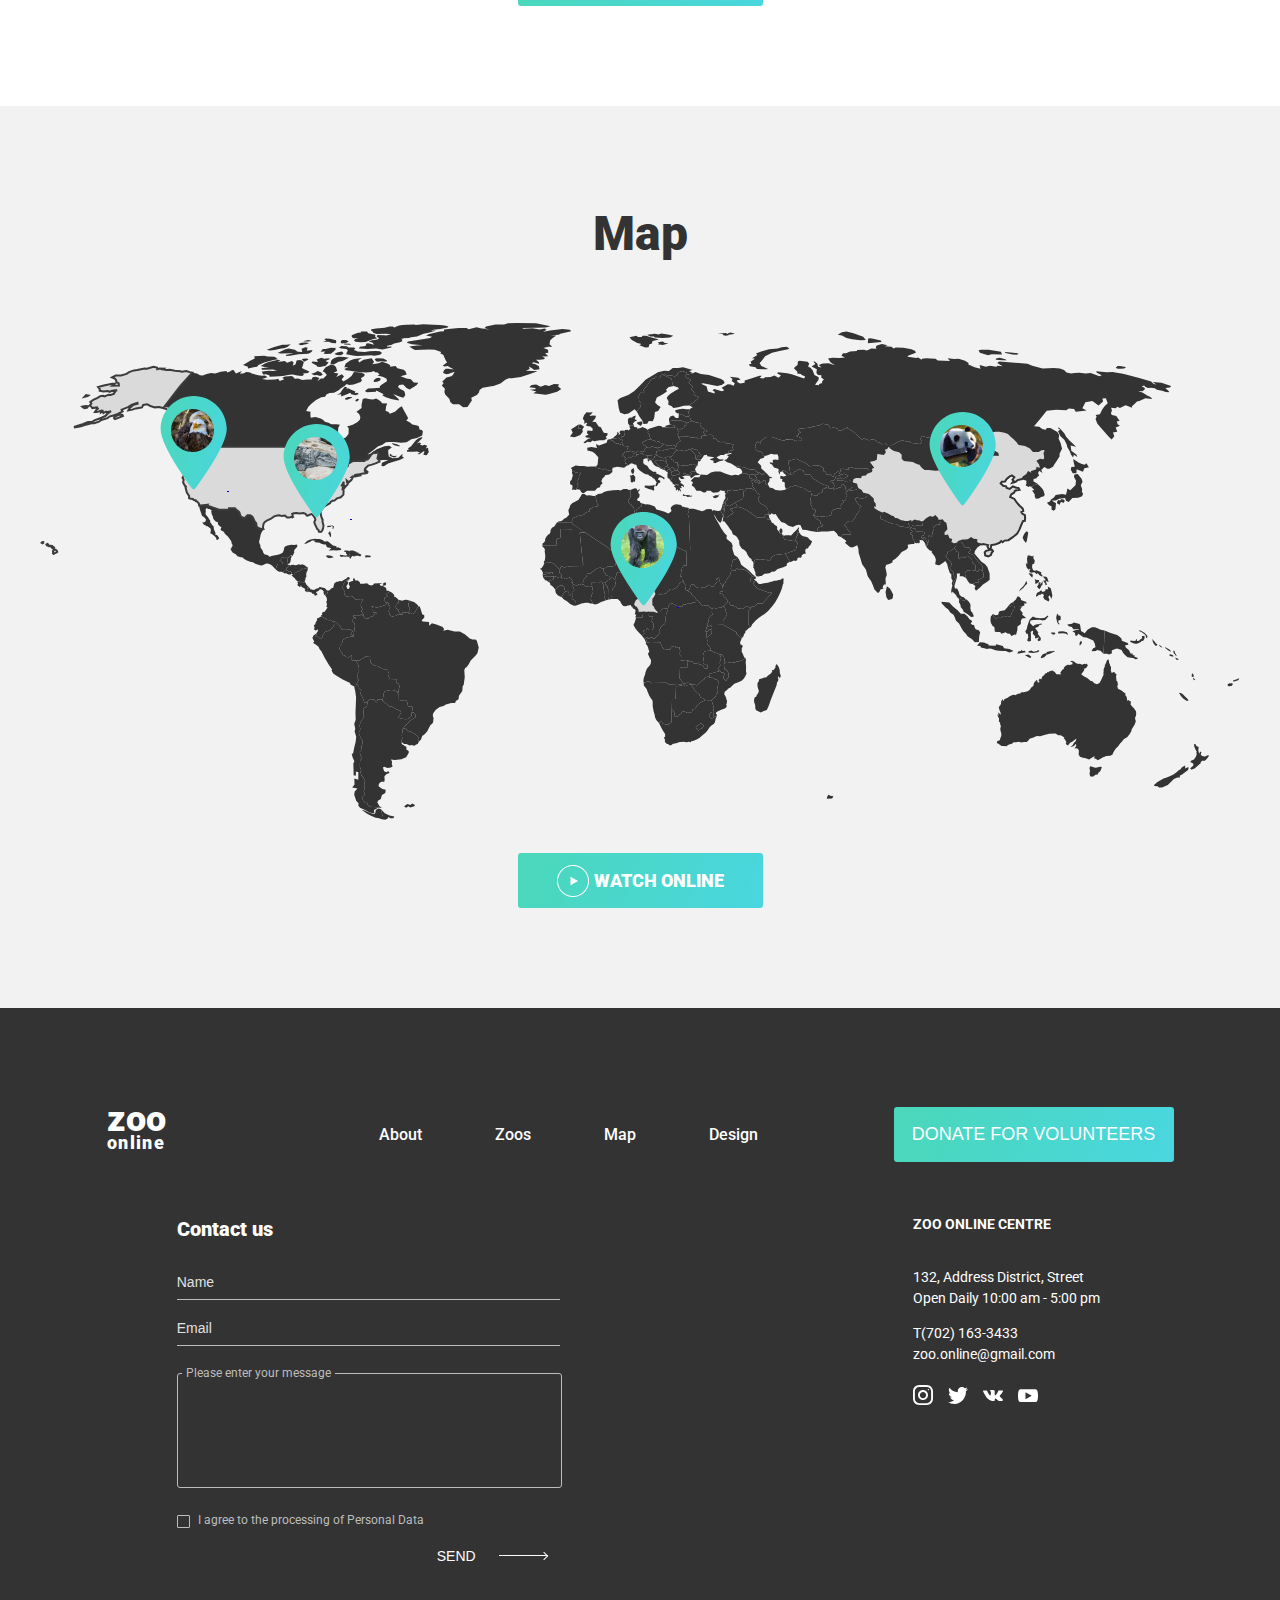
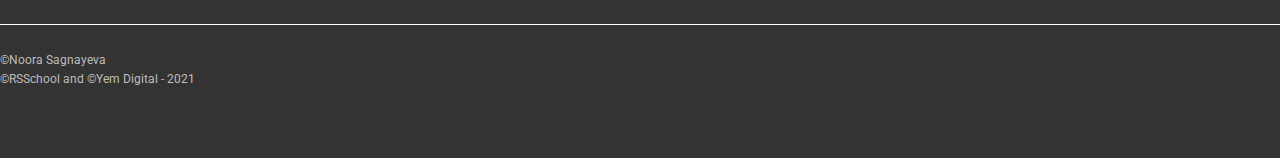
==== commit b46ae32a: "feat: add carousel to pets block" ====
--- a/online-zoo/pages/landing/index.html
+++ b/online-zoo/pages/landing/index.html
@@ -12,11 +12,11 @@
     <link rel="stylesheet" href="style.css" />
     <script src="../../js/darkmode.js" defer></script>
     <script src="../../js/popup.js" defer></script>
-    <!-- <script src="main.js" defer></script> -->
+    <script src="../../js/pets2.js" defer></script>
     <title>Online Zoo</title>
   </head>
   <body class="light">
-    <!-- <header class="header">
+    <header class="header">
       <div class="wrapper-large">
         <div class="header__wrapper">
           <a href="index.html" class="logo">
@@ -293,133 +293,274 @@
           </div>
         </div>
       </div>
-    </section> -->
+    </section>
     <section class="pets">
-      <div class="wrapper">
+      <div class="pets__wrapper">
         <h2 class="pets__title">Pets in Zoo</h2>
         <div class="pets__slider">
-          <div class="slider">
-            <a href="#" class="slider__btn btn-left"></a>
-            <div class="slider__content">
-              <div class="slider__item">
-                <div class="card">
-                  <img
-                    src="../../../online-zoo/assets/images/panda.jpg"
-                    alt="panda"
-                    class="card__img"
-                  />
-                  <div class="card__description">
-                    <p>
-                      Panda’s name is Bei Bei. He is 2 years old. Bei Bei is
-                      from China. He loves bamboos.
-                    </p>
-                    <div class="card__btn">
-                      <a href="#" class="card__link link-online"
-                        ><img
-                          src="../../../online-zoo/assets/icons/Polygon.svg"
-                          alt="lpay"
-                        />watch online</a
-                      >
-                      <a href="#" class="card__link link-donate"
-                        ><img
-                          src="../../../online-zoo/assets/icons/$.svg"
-                          alt="lpay"
-                        />donate</a
-                      >
-                    </div>
-                  </div>
-                </div>
-              </div>
-              <div class="slider__item">
-                <div class="card">
-                  <img
-                    src="../../../online-zoo/assets/images/eagle1.jpg"
-                    alt="panda"
-                    class="card__img"
-                  />
-                  <div class="card__description">
-                    <p>
-                      Panda’s name is Bei Bei. He is 2 years old. Bei Bei is
-                      from China. He loves bamboos.
-                    </p>
-                    <div class="card__btn">
-                      <a href="#" class="card__link link-online"
-                        ><img
-                          src="../../../online-zoo/assets/icons/Polygon.svg"
-                          alt="lpay"
-                        />watch online</a
-                      >
-                      <a href="#" class="card__link link-donate"
-                        ><img
-                          src="../../../online-zoo/assets/icons/$.svg"
-                          alt="lpay"
-                        />donate</a
-                      >
-                    </div>
-                  </div>
-                </div>
-              </div>
-              <div class="slider__item">
-                <div class="card">
-                  <img
-                    src="../../../online-zoo/assets/images/gorilla.jpg"
-                    alt="panda"
-                    class="card__img"
-                  />
-                  <div class="card__description">
-                    <p>
-                      Panda’s name is Bei Bei. He is 2 years old. Bei Bei is
-                      from China. He loves bamboos.
-                    </p>
-                    <div class="card__btn">
-                      <a href="#" class="card__link link-online"
-                        ><img
-                          src="../../../online-zoo/assets/icons/Polygon.svg"
-                          alt="lpay"
-                        />watch online</a
-                      >
-                      <a href="#" class="card__link link-donate"
-                        ><img
-                          src="../../../online-zoo/assets/icons/$.svg"
-                          alt="lpay"
-                        />donate</a
-                      >
-                    </div>
-                  </div>
-                </div>
-              </div>
-              <div class="slider__item">
-                <div class="card">
-                  <img
-                    src="../../../online-zoo/assets/images/alligator.jpg"
-                    alt="panda"
-                    class="card__img"
-                  />
-                  <div class="card__description">
-                    <p>
-                      Panda’s name is Bei Bei. He is 2 years old. Bei Bei is
-                      from China. He loves bamboos.
-                    </p>
-                    <div class="card__btn">
-                      <a href="#" class="card__link link-online"
-                        ><img
-                          src="../../../online-zoo/assets/icons/Polygon.svg"
-                          alt="lpay"
-                        />watch online</a
-                      >
-                      <a href="#" class="card__link link-donate"
-                        ><img
-                          src="../../../online-zoo/assets/icons/$.svg"
-                          alt="lpay"
-                        />donate</a
-                      >
-                    </div>
+          <button class="pet-slider__btn btn-left">
+            <svg
+              width="30"
+              height="30"
+              viewBox="0 0 30 30"
+              fill="none"
+              xmlns="http://www.w3.org/2000/svg"
+            >
+              <path
+                d="M6.6663 16.1706L20.0167 29.5207C20.3255 29.8298 20.7376 30 21.1772 30C21.6167 30 22.0289 29.8298 22.3376 29.5207L23.3208 28.5378C23.9605 27.8973 23.9605 26.8564 23.3208 26.2169L12.1102 15.0062L23.3332 3.78314C23.642 3.47412 23.8125 3.06217 23.8125 2.6229C23.8125 2.18315 23.642 1.7712 23.3332 1.46194L22.3501 0.479263C22.0411 0.17024 21.6291 0 21.1896 0C20.7501 0 20.3379 0.17024 20.0291 0.479263L6.6663 13.8416C6.35679 14.1516 6.18679 14.5655 6.18777 15.0055C6.18679 15.4472 6.35679 15.8608 6.6663 16.1706Z"
+                fill="#828282"
+              />
+            </svg>
+          </button>
+          <div class="pet-slider__content">
+            <div class="pet-slider__item">
+              <div class="card">
+                <img
+                  src="../../../online-zoo/assets/images/panda.jpg"
+                  alt="panda"
+                  class="card__img"
+                />
+                <div class="card__description">
+                  <p>
+                    Panda’s name is Bei Bei. He is 2 years old. Bei Bei is from
+                    China. He loves bamboos.
+                  </p>
+                  <div class="card__btn">
+                    <a href="#" class="card__link link-online"
+                      ><img
+                        src="../../../online-zoo/assets/icons/Polygon.svg"
+                        alt="lpay"
+                      />watch online</a
+                    >
+                    <button class="card__link link-donate">
+                      <img
+                        src="../../../online-zoo/assets/icons/dollar.svg"
+                        alt="lpay"
+                      />donate
+                    </button>
                   </div>
                 </div>
               </div>
             </div>
-            <a href="#" class="slider__btn btn-right"></a>
+            <div class="pet-slider__item">
+              <div class="card">
+                <img
+                  src="../../../online-zoo/assets/images/eagle1.jpg"
+                  alt="panda"
+                  class="card__img"
+                />
+                <div class="card__description">
+                  <p>
+                    Panda’s name is Bei Bei. He is 2 years old. Bei Bei is from
+                    China. He loves bamboos.
+                  </p>
+                  <div class="card__btn">
+                    <a href="#" class="card__link link-online"
+                      ><img
+                        src="../../../online-zoo/assets/icons/Polygon.svg"
+                        alt="lpay"
+                      />watch online</a
+                    >
+                    <a href="#" class="card__link link-donate"
+                      ><img
+                        src="../../../online-zoo/assets/icons/dollar.svg"
+                        alt="lpay"
+                      />donate</a
+                    >
+                  </div>
+                </div>
+              </div>
+            </div>
+            <div class="pet-slider__item">
+              <div class="card">
+                <img
+                  src="../../../online-zoo/assets/images/gorilla.jpg"
+                  alt="panda"
+                  class="card__img"
+                />
+                <div class="card__description">
+                  <p>
+                    Panda’s name is Bei Bei. He is 2 years old. Bei Bei is from
+                    China. He loves bamboos.
+                  </p>
+                  <div class="card__btn">
+                    <a href="#" class="card__link link-online"
+                      ><img
+                        src="../../../online-zoo/assets/icons/Polygon.svg"
+                        alt="lpay"
+                      />watch online</a
+                    >
+                    <a href="#" class="card__link link-donate"
+                      ><img
+                        src="../../../online-zoo/assets/icons/dollar.svg"
+                        alt="lpay"
+                      />donate</a
+                    >
+                  </div>
+                </div>
+              </div>
+            </div>
+            <div class="pet-slider__item">
+              <div class="card">
+                <img
+                  src="../../../online-zoo/assets/images/alligator.jpg"
+                  alt="panda"
+                  class="card__img"
+                />
+                <div class="card__description">
+                  <p>
+                    Panda’s name is Bei Bei. He is 2 years old. Bei Bei is from
+                    China. He loves bamboos.
+                  </p>
+                  <div class="card__btn">
+                    <a href="#" class="card__link link-online"
+                      ><img
+                        src="../../../online-zoo/assets/icons/Polygon.svg"
+                        alt="lpay"
+                      />watch online</a
+                    >
+                    <a href="#" class="card__link link-donate"
+                      ><img
+                        src="../../../online-zoo/assets/icons/dollar.svg"
+                        alt="lpay"
+                      />donate</a
+                    >
+                  </div>
+                </div>
+              </div>
+            </div>
+            <div class="pet-slider__item">
+              <div class="card">
+                <img
+                  src="../../../online-zoo/assets/images/fox.jpg"
+                  alt="panda"
+                  class="card__img"
+                />
+                <div class="card__description">
+                  <p>
+                    Panda’s name is Bei Bei. He is 2 years old. Bei Bei is from
+                    China. He loves bamboos.
+                  </p>
+                  <div class="card__btn">
+                    <a href="#" class="card__link link-online"
+                      ><img
+                        src="../../../online-zoo/assets/icons/Polygon.svg"
+                        alt="lpay"
+                      />watch online</a
+                    >
+                    <a href="#" class="card__link link-donate"
+                      ><img
+                        src="../../../online-zoo/assets/icons/dollar.svg"
+                        alt="lpay"
+                      />donate</a
+                    >
+                  </div>
+                </div>
+              </div>
+            </div>
+            <div class="pet-slider__item">
+              <div class="card">
+                <img
+                  src="../../../online-zoo/assets/images/elephant.jpg"
+                  alt="panda"
+                  class="card__img"
+                />
+                <div class="card__description">
+                  <p>
+                    Panda’s name is Bei Bei. He is 2 years old. Bei Bei is from
+                    China. He loves bamboos.
+                  </p>
+                  <div class="card__btn">
+                    <a href="#" class="card__link link-online"
+                      ><img
+                        src="../../../online-zoo/assets/icons/Polygon.svg"
+                        alt="lpay"
+                      />watch online</a
+                    >
+                    <a href="#" class="card__link link-donate"
+                      ><img
+                        src="../../../online-zoo/assets/icons/dollar.svg"
+                        alt="lpay"
+                      />donate</a
+                    >
+                  </div>
+                </div>
+              </div>
+            </div>
+            <div class="pet-slider__item">
+              <div class="card">
+                <img
+                  src="../../../online-zoo/assets/images/lion.jpg"
+                  alt="panda"
+                  class="card__img"
+                />
+                <div class="card__description">
+                  <p>
+                    Panda’s name is Bei Bei. He is 2 years old. Bei Bei is from
+                    China. He loves bamboos.
+                  </p>
+                  <div class="card__btn">
+                    <a href="#" class="card__link link-online"
+                      ><img
+                        src="../../../online-zoo/assets/icons/Polygon.svg"
+                        alt="lpay"
+                      />watch online</a
+                    >
+                    <a href="#" class="card__link link-donate"
+                      ><img
+                        src="../../../online-zoo/assets/icons/dollar.svg"
+                        alt="lpay"
+                      />donate</a
+                    >
+                  </div>
+                </div>
+              </div>
+            </div>
+            <div class="pet-slider__item">
+              <div class="card">
+                <img
+                  src="../../../online-zoo/assets/images/tiger.jpg"
+                  alt="panda"
+                  class="card__img"
+                />
+                <div class="card__description">
+                  <p>
+                    Panda’s name is Bei Bei. He is 2 years old. Bei Bei is from
+                    China. He loves bamboos.
+                  </p>
+                  <div class="card__btn">
+                    <a href="#" class="card__link link-online"
+                      ><img
+                        src="../../../online-zoo/assets/icons/Polygon.svg"
+                        alt="lpay"
+                      />watch online</a
+                    >
+                    <a href="#" class="card__link link-donate"
+                      ><img
+                        src="../../../online-zoo/assets/icons/dollar.svg"
+                        alt="lpay"
+                      />donate</a
+                    >
+                  </div>
+                </div>
+              </div>
+            </div>
           </div>
+          <button id="btn-right" class="btn-right pet-slider__btn">
+            <svg
+              class="btn-right_img"
+              width="30"
+              height="30"
+              viewBox="0 0 30 30"
+              fill="none"
+              xmlns="http://www.w3.org/2000/svg"
+            >
+              <path
+                d="M6.6663 16.1706L20.0167 29.5207C20.3255 29.8298 20.7376 30 21.1772 30C21.6167 30 22.0289 29.8298 22.3376 29.5207L23.3208 28.5378C23.9605 27.8973 23.9605 26.8564 23.3208 26.2169L12.1102 15.0062L23.3332 3.78314C23.642 3.47412 23.8125 3.06217 23.8125 2.6229C23.8125 2.18315 23.642 1.7712 23.3332 1.46194L22.3501 0.479263C22.0411 0.17024 21.6291 0 21.1896 0C20.7501 0 20.3379 0.17024 20.0291 0.479263L6.6663 13.8416C6.35679 14.1516 6.18679 14.5655 6.18777 15.0055C6.18679 15.4472 6.35679 15.8608 6.6663 16.1706Z"
+                fill="#828282"
+              />
+            </svg>
+          </button>
         </div>
         <div class="pets__progress">
           <label class="progress">
@@ -445,7 +586,7 @@
         </div>
       </div>
     </section>
-    <!-- <section class="pay">
+    <section class="pay">
       <div class="wrapper">
         <h2 class="pay__title">Pay and feed</h2>
         <p class="pay__description">
@@ -1692,6 +1833,6 @@
           <input type="submit" class="popup__submit invalid" id="send" />
         </form>
       </div>
-    </div> -->
+    </div>
   </body>
 </html>
--- a/online-zoo/pages/landing/style.css
+++ b/online-zoo/pages/landing/style.css
@@ -1,4 +1,3 @@
-@charset "UTF-8";
 * {
   margin: 0;
   padding: 0;
@@ -28,6 +27,13 @@
   padding: 10rem 0;
 }
 
+.pets__wrapper {
+  width: 100%;
+  max-width: 130rem;
+  margin: 0 auto;
+  padding: 10rem 0;
+}
+
 @media (max-width: 1200px) {
   .wrapper,
   .wrapper-large {
@@ -38,14 +44,16 @@
 
 @media (max-width: 1199px) and (min-width: 320px) {
   .wrapper,
-  .wrapper-large {
+  .wrapper-large,
+  .pets__wrapper {
     width: 93.75%;
     margin: 0 auto;
   }
 }
 
 @media (width: 320px) {
-  .wrapper {
+  .wrapper,
+  .pets__wrapper {
     padding: 5rem 0;
   }
 }
@@ -1118,7 +1126,7 @@
 }
 
 .pets__progress {
-  margin-top: 46.6rem;
+  margin-top: 3rem;
 }
 
 .pets__progress .progress {
@@ -1224,8 +1232,6 @@
 }
 
 .pets__slider {
-  width: 100%;
-  max-width: 130rem;
   display: -webkit-box;
   display: -ms-flexbox;
   display: flex;
@@ -1235,69 +1241,52 @@
   -webkit-box-pack: justify;
       -ms-flex-pack: justify;
           justify-content: space-between;
-  -webkit-box-orient: horizontal;
-  -webkit-box-direction: normal;
-      -ms-flex-direction: row;
-          flex-direction: row;
-  position: absolute;
-  margin-left: -5rem;
-}
-
-.slider {
-  display: -webkit-box;
-  display: -ms-flexbox;
-  display: flex;
-  -webkit-box-align: center;
-      -ms-flex-align: center;
-          align-items: center;
+}
+
+.pet-slider__content {
   width: 100%;
-  max-width: 130rem;
-  position: relative;
-}
-
-.slider__content {
-  width: 100%;
-  max-width: 120rem;
-  display: -webkit-box;
-  display: -ms-flexbox;
-  display: flex;
-  -webkit-box-pack: justify;
-      -ms-flex-pack: justify;
-          justify-content: space-between;
-  -webkit-box-align: center;
-      -ms-flex-align: center;
-          align-items: center;
-}
-
-.slider____btn {
-  position: absolute;
+  display: -webkit-box;
+  display: -ms-flexbox;
+  display: flex;
+  -webkit-box-align: center;
+      -ms-flex-align: center;
+          align-items: center;
+  overflow-x: hidden;
+}
+
+.pet-slider__item {
+  width: 100% / 4;
+  -ms-flex-negative: 0;
+      flex-shrink: 0;
+  -webkit-transition-duration: 0.6s;
+          transition-duration: 0.6s;
+}
+
+.pet-slider__btn {
   display: block;
-  top: 0;
-  left: 0;
-}
-
-.slider .btn-left {
-  margin-right: 2rem;
   width: 3rem;
   height: 3rem;
-  background-color: #828282;
-  -webkit-mask-image: url(../../../online-zoo/assets/icons/arrow.svg);
-          mask-image: url(../../../online-zoo/assets/icons/arrow.svg);
-  -webkit-mask-repeat: no-repeat;
-          mask-repeat: no-repeat;
-}
-
-.slider .btn-right {
-  margin-left: 2rem;
-  width: 3rem;
-  height: 3rem;
-  background-color: #333333;
-  -webkit-mask-image: url(../../../online-zoo/assets/icons/arrow.svg);
-          mask-image: url(../../../online-zoo/assets/icons/arrow.svg);
-  -webkit-mask-repeat: no-repeat;
-          mask-repeat: no-repeat;
-  -webkit-transform: rotate(180deg);
-          transform: rotate(180deg);
+  outline: none;
+  border: none;
+  background-color: #ffffff;
+  cursor: pointer;
+}
+
+.pet-slider__btn path {
+  fill: #828282;
+}
+
+.pet-slider__btn:active path {
+  fill: #4f4f4f;
+}
+
+.pet-slider__btn:disabled path {
+  fill: #bdbdbd;
+}
+
+.btn-right_img {
+  -webkit-transform: rotate(-180deg);
+          transform: rotate(-180deg);
 }
 
 /*=====CARD IS NOT WORKING=====*/
@@ -1310,29 +1299,35 @@
       -ms-flex-direction: column;
           flex-direction: column;
   text-decoration: none;
+  padding-right: 15px;
+  padding-left: 15px;
+  position: relative;
+  -webkit-transition: 0.6s;
+  transition: 0.6s;
+}
+
+.card__img {
   width: 277px;
   height: 399px;
-}
-
-.card__img {
-  width: 100%;
-  height: 100%;
   border-radius: 0.5rem;
   -o-object-fit: cover;
      object-fit: cover;
 }
 
 .card__description {
-  visibility: hidden;
+  display: none;
+  width: 277px;
+  height: 399px;
+  position: absolute;
+  border-radius: 0.5rem;
   z-index: 2;
-  position: absolute;
-  width: 100%;
-  max-width: 19.6rem;
-  top: 26.9rem;
-  left: 7.2rem;
+  background: linear-gradient(348.75deg, #000000 10.15%, rgba(0, 0, 0, 0) 59%);
 }
 
 .card__description p {
+  position: relative;
+  left: 22px;
+  top: 269px;
   font-weight: normal;
   font-size: 14px;
   line-height: 16px;
@@ -1343,6 +1338,9 @@
 }
 
 .card__btn {
+  position: relative;
+  left: 22px;
+  top: 269px;
   display: -webkit-box;
   display: -ms-flexbox;
   display: flex;
@@ -1352,6 +1350,8 @@
   -webkit-box-pack: justify;
       -ms-flex-pack: justify;
           justify-content: space-between;
+  width: 100%;
+  max-width: 197px;
 }
 
 .card__btn .link-online {
@@ -1359,7 +1359,12 @@
 }
 
 .card__btn .link-donate {
+  margin-left: -2rem;
   color: #ffffff;
+  outline: none;
+  border: none;
+  background-color: rgba(255, 255, 255, 0);
+  cursor: pointer;
 }
 
 .card__link {
@@ -1481,7 +1486,6 @@
   background-color: #fefefe;
 }
 
-/* == задать для слайдеров отделбную обертку чтобы не костылить с абсолютами == */
 .pay {
   background-color: #f2f2f2;
 }
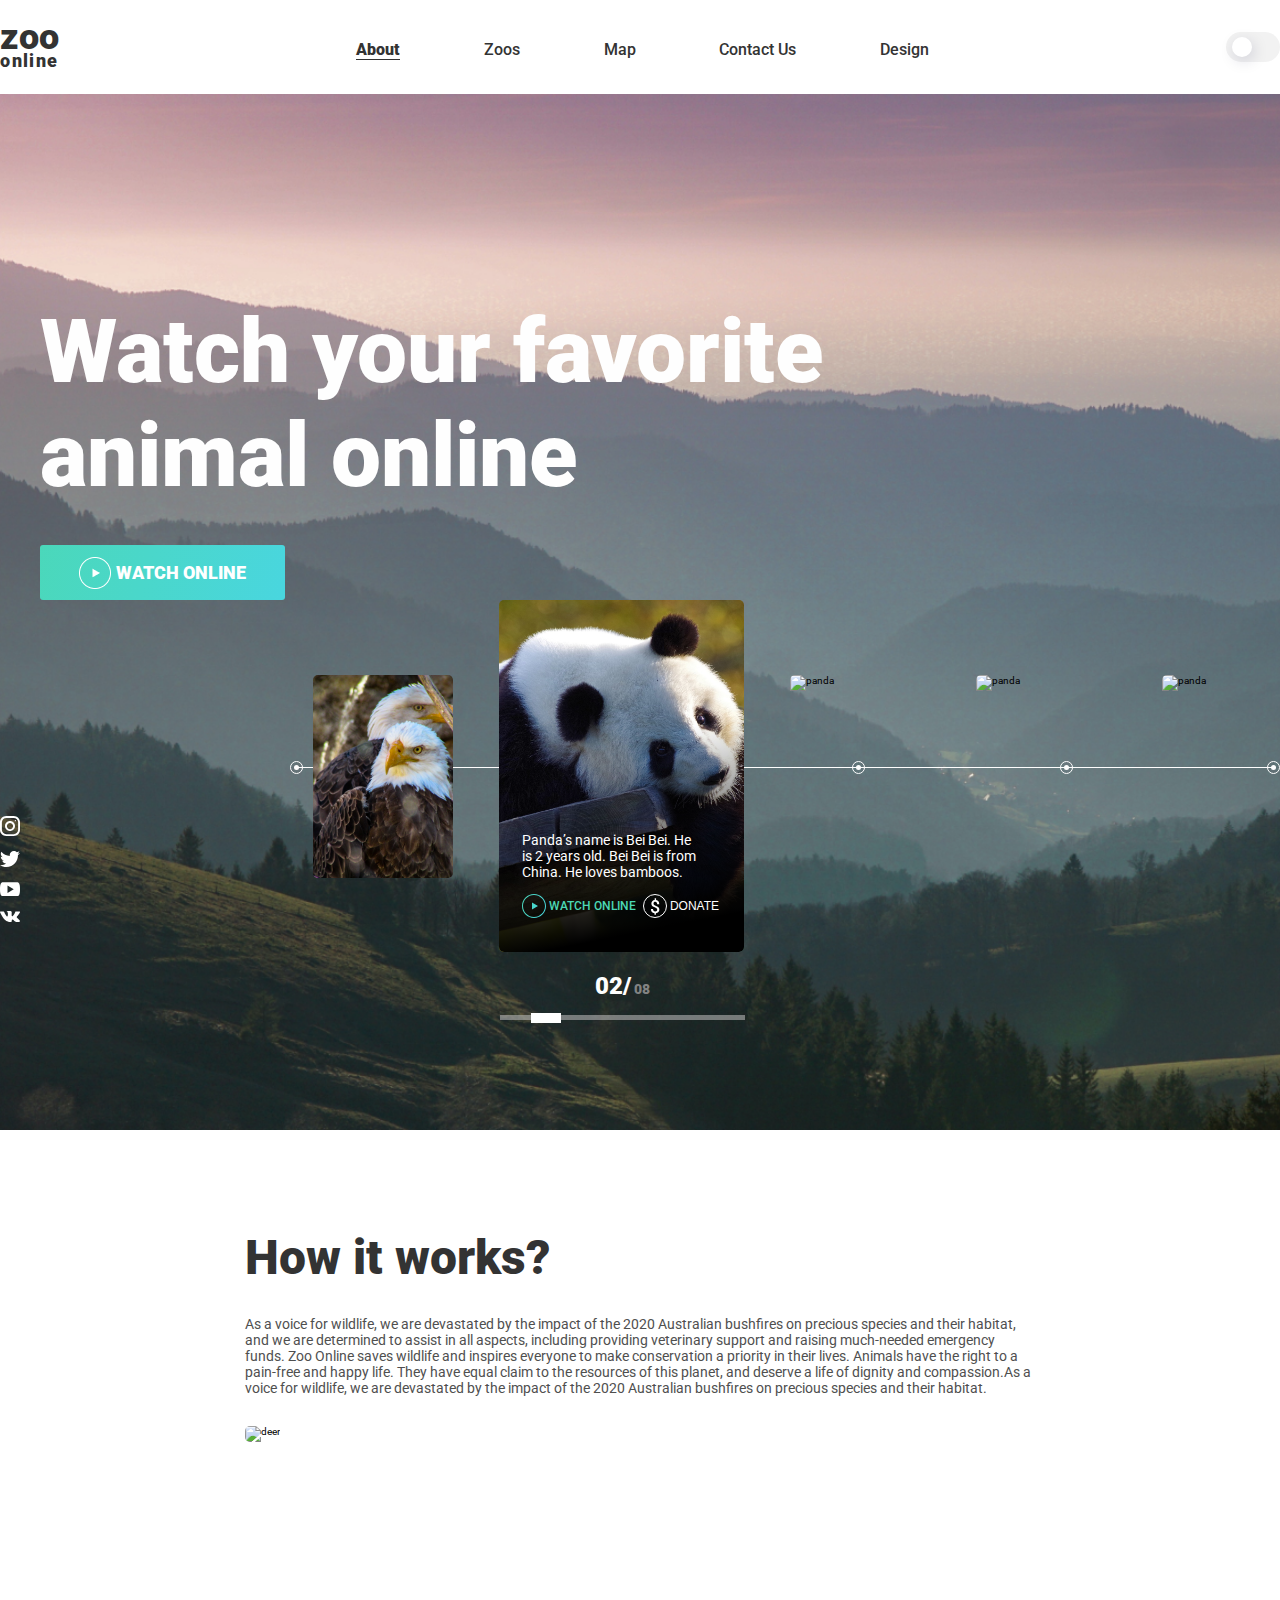
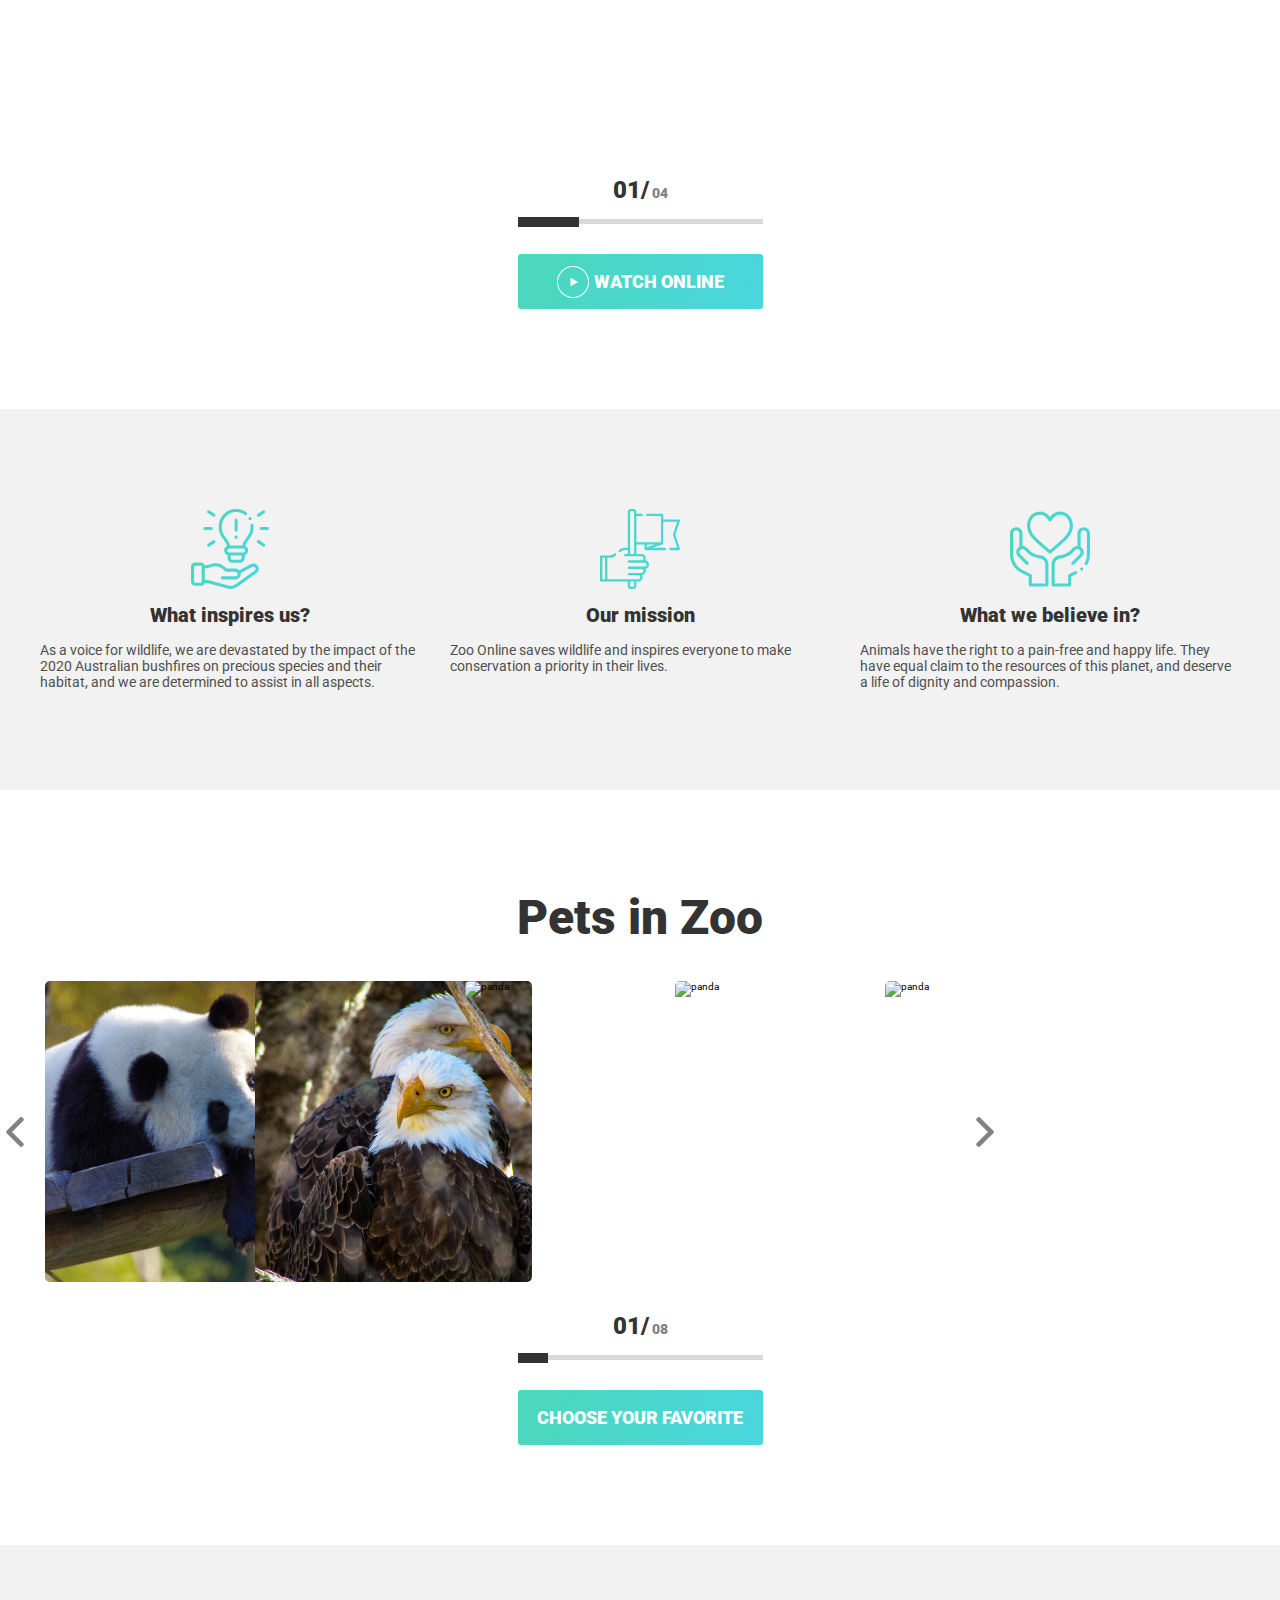
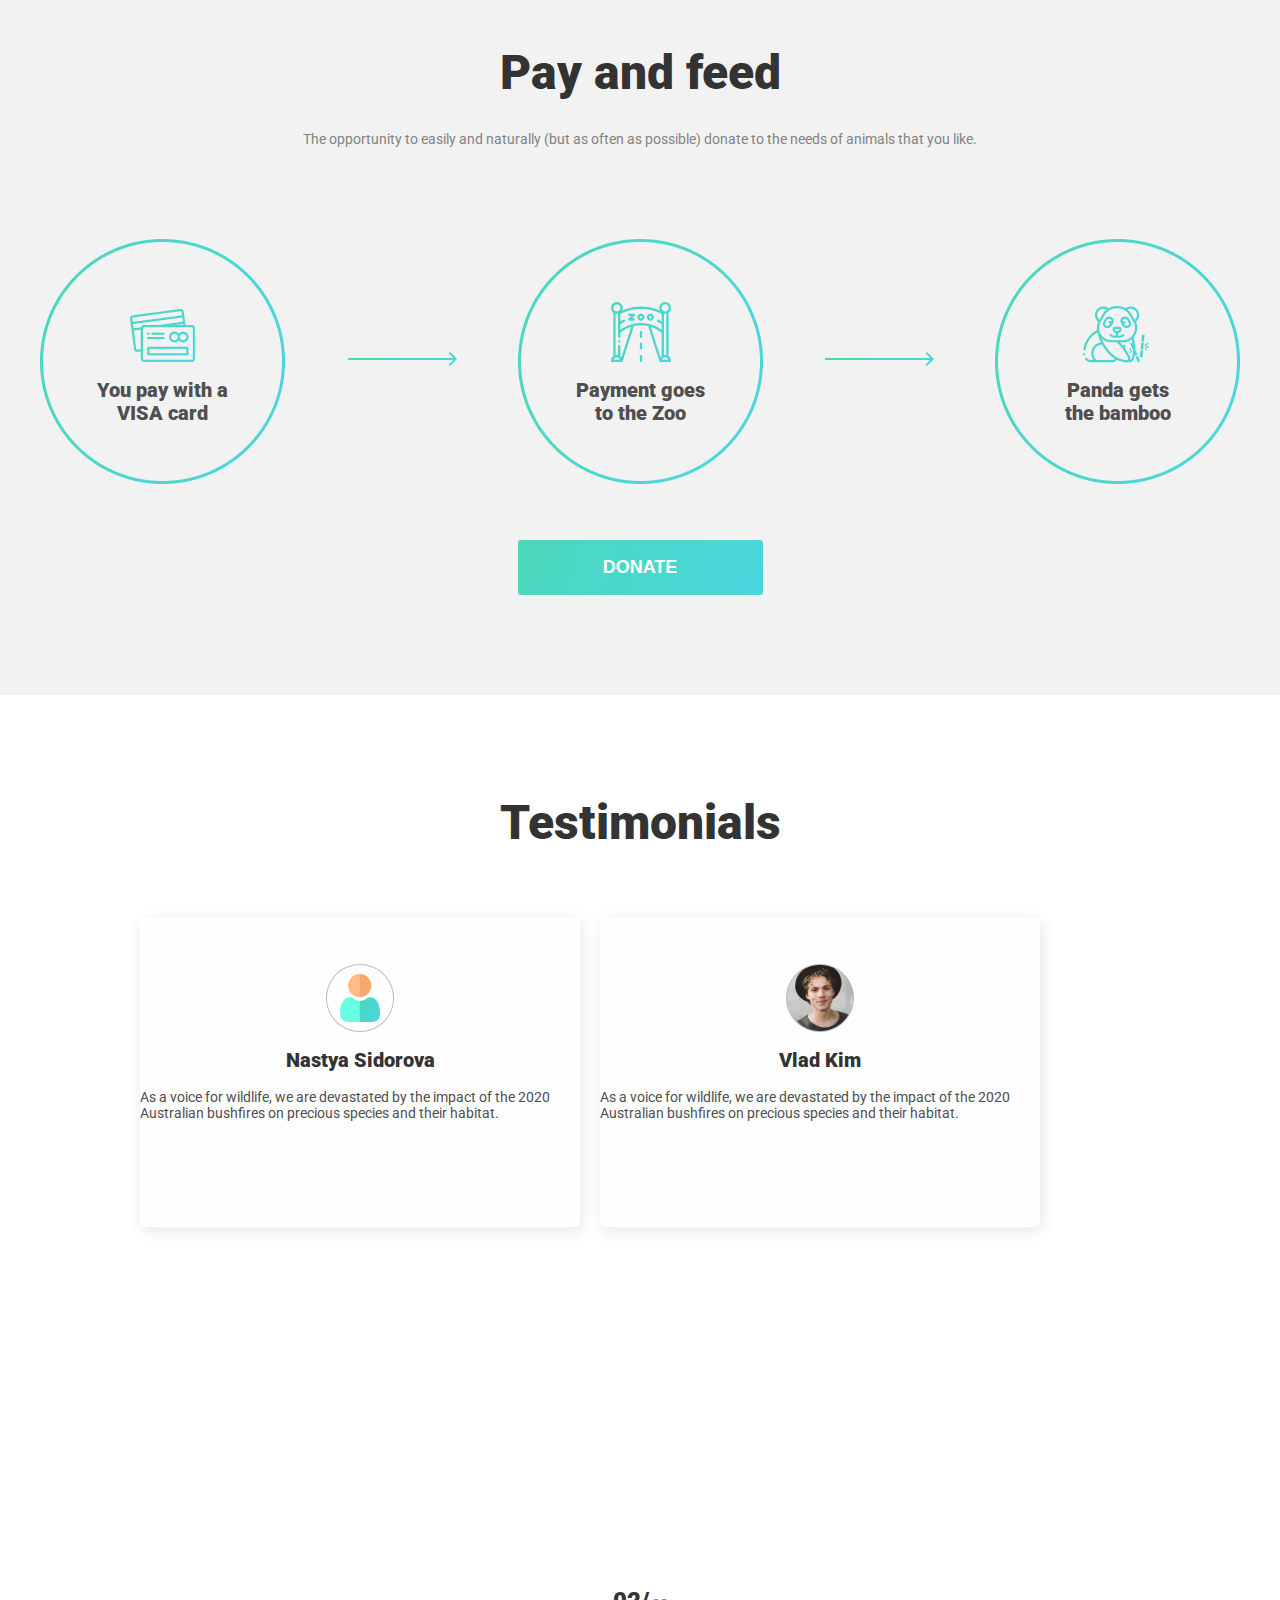
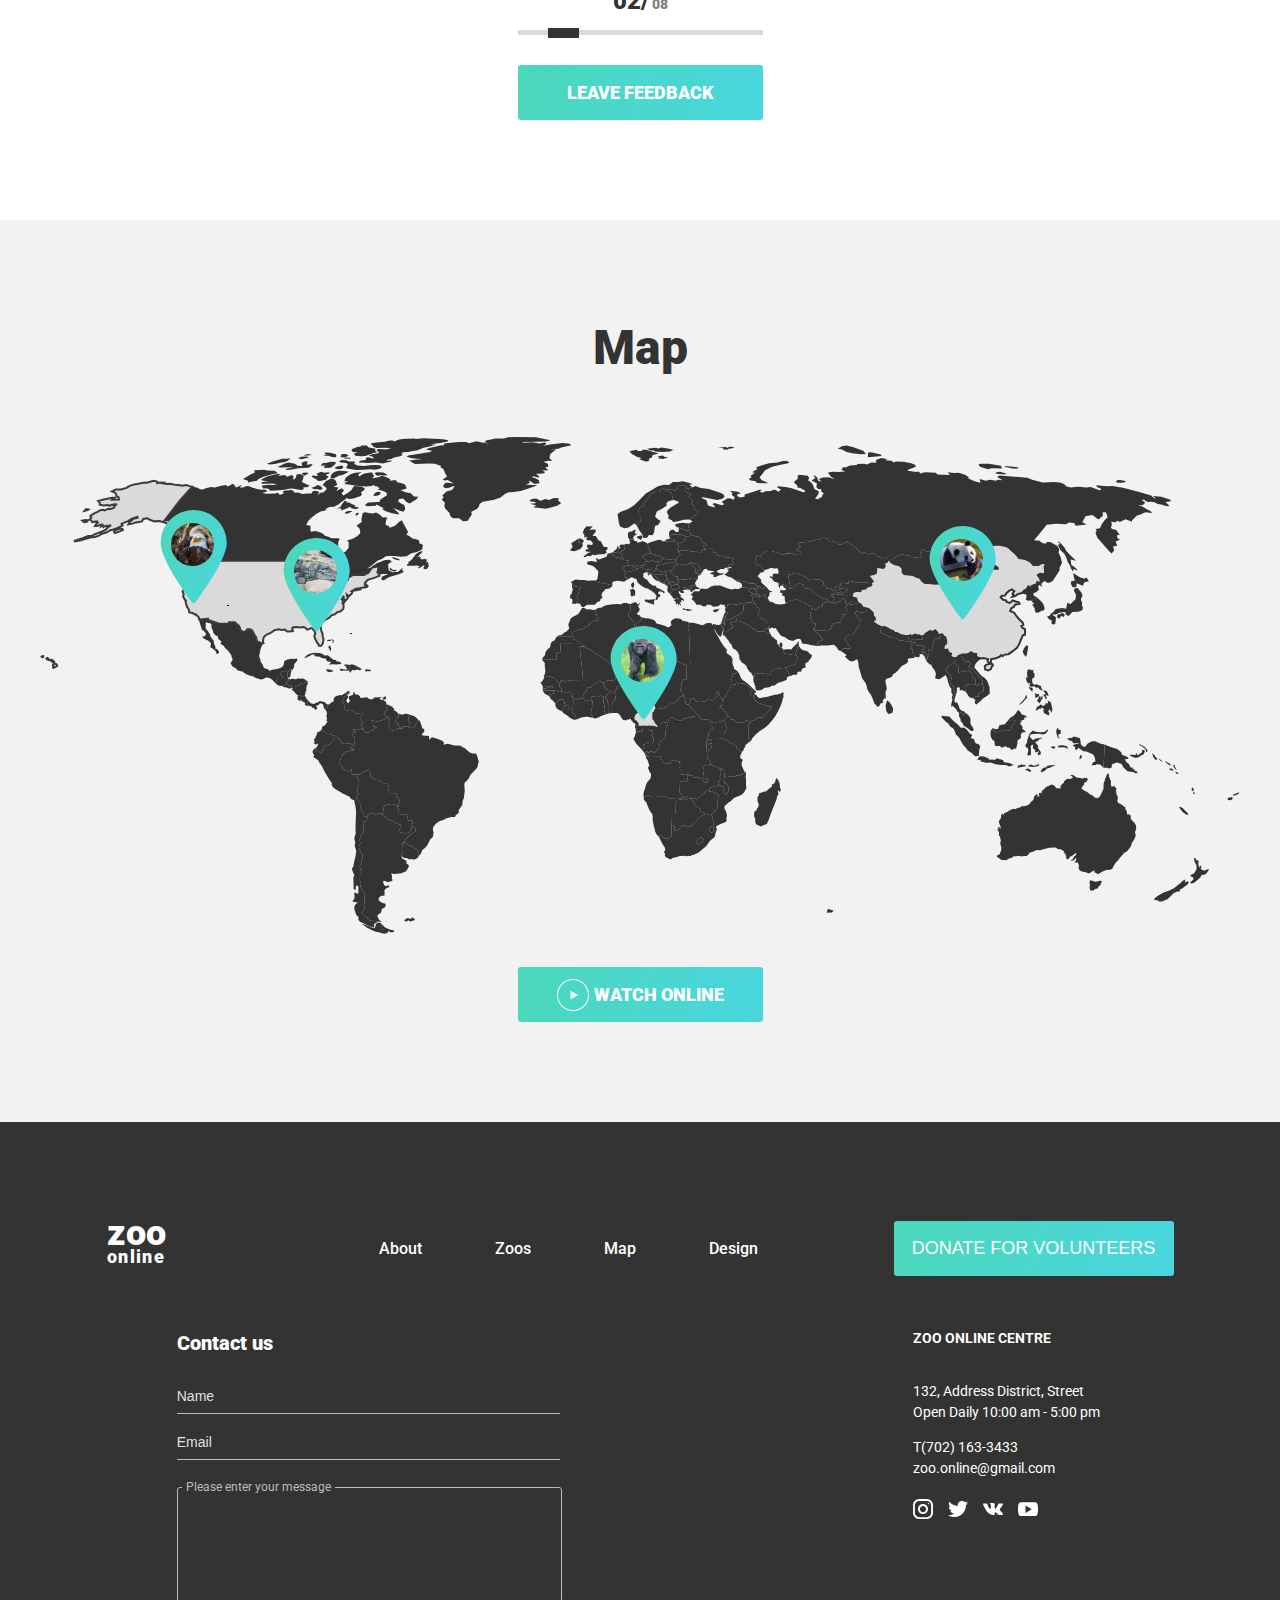
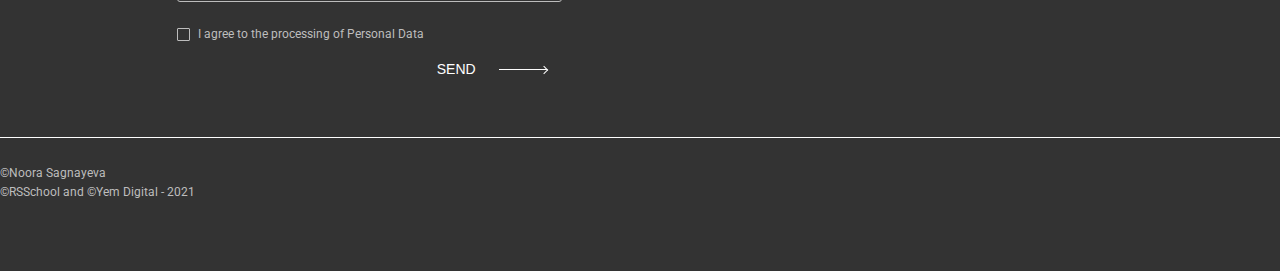
==== commit c0320ffc: "feat: add carousel to watch block" ====
--- a/online-zoo/pages/landing/index.html
+++ b/online-zoo/pages/landing/index.html
@@ -11,8 +11,9 @@
     />
     <link rel="stylesheet" href="style.css" />
     <script src="../../js/darkmode.js" defer></script>
-    <script src="../../js/popup.js" defer></script>
-    <script src="../../js/pets2.js" defer></script>
+    <!-- <script src="../../js/popup.js" defer></script> -->
+    <script src="../../js/pets.js" defer></script>
+    <!-- <script src="../../js/pets2.js" defer></script> -->
     <title>Online Zoo</title>
   </head>
   <body class="light">
@@ -124,58 +125,249 @@
           </div>
           <div class="animals">
             <div class="animals__slider">
-              <div class="bg">
-                <div class="bg__dot">
-                  <span></span>
-                </div>
-                <div class="bg__line"></div>
+              <div class="scale">
+                <div class="dots">
+                  <span class="dot"></span>
+                  <span class="dot"></span>
+                  <span class="dot"></span>
+                  <span class="dot"></span>
+
+                  <span class="dot"></span>
+                  <span class="dot"></span>
+                </div>
               </div>
               <div class="animals__content">
-                <div class="animals__image">
-                  <img
-                    src="../../../online-zoo/assets/images/eagle1.jpg"
-                    alt="panda"
-                  />
-                  <div class="animals__description card">
-                    <p class="card__description">
-                      Panda’s name is Bei Bei. He is 2 years old. Bei Bei is
-                      from China. He loves bamboos.
-                    </p>
-                    <div class="card__btns">
-                      <a href="#" class="card__button"
-                        ><img src="" alt="" class="card__button-img" />watch
-                        online</a
-                      >
+                <div data-index="1" class="animals-slide-mini">
+                  <div class="slide__card">
+                    <img
+                      src="../../../online-zoo/assets/images/eagle1.jpg"
+                      alt="panda"
+                      class="slide__img"
+                    />
+                    <div class="slide__description">
+                      <p>
+                        Panda’s name is Bei Bei. He is 2 years old. Bei Bei is
+                        from China. He loves bamboos.
+                      </p>
+                      <div class="slide__card_btn">
+                        <a href="#" class="slide__card_link link-online"
+                          ><img
+                            src="../../../online-zoo/assets/icons/Polygon.svg"
+                            alt="lpay"
+                          />watch online</a
+                        >
+                        <button class="slide__card_link link-donate">
+                          <img
+                            src="../../../online-zoo/assets/icons/dollar.svg"
+                            alt="lpay"
+                          />donate
+                        </button>
+                      </div>
                     </div>
                   </div>
                 </div>
-                <div class="animals__image">
-                  <img
-                    src="../../../online-zoo/assets/images/panda.jpg"
-                    alt="panda"
-                  />
-                  <div class="animals__description"></div>
-                </div>
-                <div class="animals__image">
-                  <img
-                    src="../../../online-zoo/assets/images/gorilla.jpg"
-                    alt="panda"
-                  />
-                  <div class="animals__description"></div>
-                </div>
-                <div class="animals__image">
-                  <img
-                    src="../../../online-zoo/assets/images/alligator.jpg"
-                    alt="panda"
-                  />
-                  <div class="animals__description"></div>
-                </div>
-                <div class="animals__image">
-                  <img
-                    src="../../../online-zoo/assets/images/fox.jpg"
-                    alt="panda"
-                  />
-                  <div class="animals__description"></div>
+                <div data-index="2" class="animals-slide-mini animals-slide">
+                  <div class="slide__card">
+                    <img
+                      src="../../../online-zoo/assets/images/panda.jpg"
+                      alt="panda"
+                      class="slide__img"
+                    />
+                    <div class="slide__description">
+                      <p>
+                        Panda’s name is Bei Bei. He is 2 years old. Bei Bei is
+                        from China. He loves bamboos.
+                      </p>
+                      <div class="slide__card_btn">
+                        <a href="#" class="slide__card_link link-online"
+                          ><img
+                            src="../../../online-zoo/assets/icons/Polygon.svg"
+                            alt="lpay"
+                          />watch online</a
+                        >
+                        <button class="slide__card_link link-donate">
+                          <img
+                            src="../../../online-zoo/assets/icons/dollar.svg"
+                            alt="lpay"
+                          />donate
+                        </button>
+                      </div>
+                    </div>
+                  </div>
+                </div>
+                <div data-index="3" class="animals-slide-mini">
+                  <div class="slide__card">
+                    <img
+                      src="../../../online-zoo/assets/images/gorilla.jpg"
+                      alt="panda"
+                      class="slide__img"
+                    />
+                    <div class="slide__description">
+                      <p>
+                        Panda’s name is Bei Bei. He is 2 years old. Bei Bei is
+                        from China. He loves bamboos.
+                      </p>
+                      <div class="slide__card_btn">
+                        <a href="#" class="slide__card_link link-online"
+                          ><img
+                            src="../../../online-zoo/assets/icons/Polygon.svg"
+                            alt="lpay"
+                          />watch online</a
+                        >
+                        <button class="slide__card_link link-donate">
+                          <img
+                            src="../../../online-zoo/assets/icons/dollar.svg"
+                            alt="lpay"
+                          />donate
+                        </button>
+                      </div>
+                    </div>
+                  </div>
+                </div>
+                <div data-index="4" class="animals-slide-mini">
+                  <div class="slide__card">
+                    <img
+                      src="../../../online-zoo/assets/images/alligator.jpg"
+                      alt="panda"
+                      class="slide__img"
+                    />
+                    <div class="slide__description">
+                      <p>
+                        Panda’s name is Bei Bei. He is 2 years old. Bei Bei is
+                        from China. He loves bamboos.
+                      </p>
+                      <div class="slide__card_btn">
+                        <a href="#" class="slide__card_link link-online"
+                          ><img
+                            src="../../../online-zoo/assets/icons/Polygon.svg"
+                            alt="lpay"
+                          />watch online</a
+                        >
+                        <button class="slide__card_link link-donate">
+                          <img
+                            src="../../../online-zoo/assets/icons/dollar.svg"
+                            alt="lpay"
+                          />donate
+                        </button>
+                      </div>
+                    </div>
+                  </div>
+                </div>
+                <div data-index="5" class="animals-slide-mini">
+                  <div class="slide__card">
+                    <img
+                      src="../../../online-zoo/assets/images/fox.jpg"
+                      alt="panda"
+                      class="slide__img"
+                    />
+                    <div class="slide__description">
+                      <p>
+                        Panda’s name is Bei Bei. He is 2 years old. Bei Bei is
+                        from China. He loves bamboos.
+                      </p>
+                      <div class="slide__card_btn">
+                        <a href="#" class="slide__card_link link-online"
+                          ><img
+                            src="../../../online-zoo/assets/icons/Polygon.svg"
+                            alt="lpay"
+                          />watch online</a
+                        >
+                        <button class="slide__card_link link-donate">
+                          <img
+                            src="../../../online-zoo/assets/icons/dollar.svg"
+                            alt="lpay"
+                          />donate
+                        </button>
+                      </div>
+                    </div>
+                  </div>
+                </div>
+                <div data-index="6" class="animals-slide-mini">
+                  <div class="slide__card">
+                    <img
+                      src="../../../online-zoo/assets/images/elephant.jpg"
+                      alt="panda"
+                      class="slide__img"
+                    />
+                    <div class="slide__description">
+                      <p>
+                        Panda’s name is Bei Bei. He is 2 years old. Bei Bei is
+                        from China. He loves bamboos.
+                      </p>
+                      <div class="slide__card_btn">
+                        <a href="#" class="slide__card_link link-online"
+                          ><img
+                            src="../../../online-zoo/assets/icons/Polygon.svg"
+                            alt="lpay"
+                          />watch online</a
+                        >
+                        <button class="slide__card_link link-donate">
+                          <img
+                            src="../../../online-zoo/assets/icons/dollar.svg"
+                            alt="lpay"
+                          />donate
+                        </button>
+                      </div>
+                    </div>
+                  </div>
+                </div>
+                <div data-index="7" class="animals-slide-mini">
+                  <div class="slide__card">
+                    <img
+                      src="../../../online-zoo/assets/images/lion.jpg"
+                      alt="panda"
+                      class="slide__img"
+                    />
+                    <div class="slide__description">
+                      <p>
+                        Panda’s name is Bei Bei. He is 2 years old. Bei Bei is
+                        from China. He loves bamboos.
+                      </p>
+                      <div class="slide__card_btn">
+                        <a href="#" class="slide__card_link link-online"
+                          ><img
+                            src="../../../online-zoo/assets/icons/Polygon.svg"
+                            alt="lpay"
+                          />watch online</a
+                        >
+                        <button class="slide__card_link link-donate">
+                          <img
+                            src="../../../online-zoo/assets/icons/dollar.svg"
+                            alt="lpay"
+                          />donate
+                        </button>
+                      </div>
+                    </div>
+                  </div>
+                </div>
+                <div data-index="8" class="animals-slide-mini">
+                  <div class="slide__card">
+                    <img
+                      src="../../../online-zoo/assets/images/tiger.jpg"
+                      alt="panda"
+                      class="slide__img"
+                    />
+                    <div class="slide__description">
+                      <p>
+                        Panda’s name is Bei Bei. He is 2 years old. Bei Bei is
+                        from China. He loves bamboos.
+                      </p>
+                      <div class="slide__card_btn">
+                        <a href="#" class="slide__card_link link-online"
+                          ><img
+                            src="../../../online-zoo/assets/icons/Polygon.svg"
+                            alt="lpay"
+                          />watch online</a
+                        >
+                        <button class="slide__card_link link-donate">
+                          <img
+                            src="../../../online-zoo/assets/icons/dollar.svg"
+                            alt="lpay"
+                          />donate
+                        </button>
+                      </div>
+                    </div>
+                  </div>
                 </div>
               </div>
             </div>
--- a/online-zoo/pages/landing/style.css
+++ b/online-zoo/pages/landing/style.css
@@ -352,6 +352,9 @@
   display: -webkit-box;
   display: -ms-flexbox;
   display: flex;
+  -webkit-box-pack: justify;
+      -ms-flex-pack: justify;
+          justify-content: space-between;
 }
 
 .watch__title {
@@ -471,15 +474,11 @@
   -webkit-box-direction: normal;
       -ms-flex-direction: column;
           flex-direction: column;
-  position: absolute;
-  left: 69rem;
-  margin-top: -8.6rem;
   width: 100%;
   max-width: 99rem;
 }
 
 .animals__slider {
-  position: relative;
   display: -webkit-box;
   display: -ms-flexbox;
   display: flex;
@@ -488,11 +487,10 @@
           align-items: center;
   height: 35.2rem;
   width: 100%;
-  overflow: hidden;
+  overflow-x: hidden;
 }
 
 .animals__content {
-  position: absolute;
   display: -webkit-box;
   display: -ms-flexbox;
   display: flex;
@@ -507,53 +505,13 @@
       -ms-flex-direction: row;
           flex-direction: row;
   width: 100%;
-  margin-left: 13.5rem;
-}
-
-.animals__image {
-  display: -webkit-box;
-  display: -ms-flexbox;
-  display: flex;
-  -webkit-box-orient: vertical;
-  -webkit-box-direction: normal;
-      -ms-flex-direction: column;
-          flex-direction: column;
-  -webkit-box-align: center;
-      -ms-flex-align: center;
-          align-items: center;
-  width: 14rem;
-  height: 20.3rem;
-}
-
-.animals__image img {
-  width: 100%;
-  height: 100%;
-  border-radius: 0.5rem;
-  -o-object-fit: cover;
-     object-fit: cover;
-}
-
-.animals__image:hover {
-  width: 245px;
-  height: 352px;
-  -webkit-transition: all 0.4s ease-in-out;
-  transition: all 0.4s ease-in-out;
-  -webkit-box-shadow: 5px 4px 50px rgba(152, 157, 198, 0.25);
-          box-shadow: 5px 4px 50px rgba(152, 157, 198, 0.25);
-}
-
-.animals__image:hover .animals__description {
-  display: block;
-}
-
-.animals__description {
-  position: absolute;
-  display: none;
+  max-width: 1035px;
 }
 
 .animals__progress {
+  width: 24.5rem;
   margin-top: 2rem;
-  padding-left: 7rem;
+  margin-left: 21rem;
 }
 
 .animals__progress .progress {
@@ -603,11 +561,251 @@
   background: #fefefe;
 }
 
+.animals-slide-mini .slide {
+  display: -webkit-box;
+  display: -ms-flexbox;
+  display: flex;
+  -webkit-box-align: center;
+      -ms-flex-align: center;
+          align-items: center;
+  -webkit-box-pack: center;
+      -ms-flex-pack: center;
+          justify-content: center;
+  width: 186px;
+  height: 203px;
+}
+
+.animals-slide-mini .slide__card {
+  display: -webkit-box;
+  display: -ms-flexbox;
+  display: flex;
+  -webkit-box-orient: vertical;
+  -webkit-box-direction: normal;
+      -ms-flex-direction: column;
+          flex-direction: column;
+  padding-right: 23px;
+  padding-left: 23px;
+  position: relative;
+  -webkit-transition: 0.6s;
+  transition: 0.6s;
+}
+
+.animals-slide-mini .slide__img {
+  width: 140px;
+  height: 203px;
+  border-radius: 0.5rem;
+  -o-object-fit: cover;
+     object-fit: cover;
+}
+
+.animals-slide-mini .slide__description {
+  width: 245px;
+  height: 352px;
+  position: absolute;
+  display: none;
+  -webkit-box-orient: vertical;
+  -webkit-box-direction: normal;
+      -ms-flex-direction: column;
+          flex-direction: column;
+  -webkit-box-pack: end;
+      -ms-flex-pack: end;
+          justify-content: flex-end;
+  padding-left: 2.3rem;
+  padding-bottom: 3.4rem;
+  border-radius: 0.5rem;
+  z-index: 2;
+  background: linear-gradient(348.75deg, #000000 10.15%, rgba(0, 0, 0, 0) 59%);
+}
+
+.animals-slide-mini .slide__description p {
+  font-weight: normal;
+  font-size: 14px;
+  line-height: 16px;
+  color: #ffffff;
+  width: 100%;
+  max-width: 18rem;
+  margin-bottom: 1.4rem;
+}
+
+.animals-slide-mini .slide__card_btn {
+  display: -webkit-box;
+  display: -ms-flexbox;
+  display: flex;
+  -webkit-box-align: center;
+      -ms-flex-align: center;
+          align-items: center;
+  -webkit-box-pack: justify;
+      -ms-flex-pack: justify;
+          justify-content: space-between;
+  width: 100%;
+  max-width: 197px;
+}
+
+.animals-slide-mini .slide__card_btn .link-online {
+  color: #4bd8b5;
+}
+
+.animals-slide-mini .slide__card_btn .link-donate {
+  margin-left: -2rem;
+  color: #ffffff;
+  outline: none;
+  border: none;
+  background-color: rgba(255, 255, 255, 0);
+  cursor: pointer;
+}
+
+.animals-slide-mini .slide__card_link {
+  display: -webkit-box;
+  display: -ms-flexbox;
+  display: flex;
+  -webkit-box-align: center;
+      -ms-flex-align: center;
+          align-items: center;
+  text-decoration: none;
+  font-weight: 500;
+  font-size: 1.2rem;
+  line-height: 1.4rem;
+  text-align: center;
+  text-transform: uppercase;
+  text-decoration: none;
+}
+
+.animals-slide-mini .slide__card_link img {
+  margin-right: 0.3rem;
+  width: 2.4rem;
+  height: 2.4rem;
+}
+
+.animals-slide .slide {
+  display: -webkit-box;
+  display: -ms-flexbox;
+  display: flex;
+  -webkit-box-align: center;
+      -ms-flex-align: center;
+          align-items: center;
+  -webkit-box-pack: center;
+      -ms-flex-pack: center;
+          justify-content: center;
+  width: 291px;
+  height: 352px;
+}
+
+.animals-slide .slide__card {
+  display: -webkit-box;
+  display: -ms-flexbox;
+  display: flex;
+  -webkit-box-orient: vertical;
+  -webkit-box-direction: normal;
+      -ms-flex-direction: column;
+          flex-direction: column;
+  padding-right: 23px;
+  padding-left: 23px;
+  position: relative;
+  -webkit-transition: 0.6s;
+  transition: 0.6s;
+}
+
+.animals-slide .slide__img {
+  width: 245px;
+  height: 352px;
+  border-radius: 0.5rem;
+  -o-object-fit: cover;
+     object-fit: cover;
+}
+
+.animals-slide .slide__description {
+  width: 245px;
+  height: 352px;
+  position: absolute;
+  display: -webkit-box;
+  display: -ms-flexbox;
+  display: flex;
+  -webkit-box-orient: vertical;
+  -webkit-box-direction: normal;
+      -ms-flex-direction: column;
+          flex-direction: column;
+  -webkit-box-pack: end;
+      -ms-flex-pack: end;
+          justify-content: flex-end;
+  padding-left: 2.3rem;
+  padding-bottom: 3.4rem;
+  border-radius: 0.5rem;
+  z-index: 2;
+  background: linear-gradient(348.75deg, #000000 10.15%, rgba(0, 0, 0, 0) 59%);
+}
+
+.animals-slide .slide__description p {
+  font-weight: normal;
+  font-size: 14px;
+  line-height: 16px;
+  color: #ffffff;
+  width: 100%;
+  max-width: 18rem;
+  margin-bottom: 1.4rem;
+}
+
+.animals-slide .slide__card_btn {
+  display: -webkit-box;
+  display: -ms-flexbox;
+  display: flex;
+  -webkit-box-align: center;
+      -ms-flex-align: center;
+          align-items: center;
+  -webkit-box-pack: justify;
+      -ms-flex-pack: justify;
+          justify-content: space-between;
+  width: 100%;
+  max-width: 197px;
+}
+
+.animals-slide .slide__card_btn .link-online {
+  color: #4bd8b5;
+}
+
+.animals-slide .slide__card_btn .link-donate {
+  margin-left: -2rem;
+  color: #ffffff;
+  outline: none;
+  border: none;
+  background-color: rgba(255, 255, 255, 0);
+  cursor: pointer;
+}
+
+.animals-slide .slide__card_link {
+  display: -webkit-box;
+  display: -ms-flexbox;
+  display: flex;
+  -webkit-box-align: center;
+      -ms-flex-align: center;
+          align-items: center;
+  text-decoration: none;
+  font-weight: 500;
+  font-size: 1.2rem;
+  line-height: 1.4rem;
+  text-align: center;
+  text-transform: uppercase;
+  text-decoration: none;
+}
+
+.animals-slide .slide__card_link img {
+  margin-right: 0.3rem;
+  width: 2.4rem;
+  height: 2.4rem;
+}
+
+.next,
+.prev {
+  cursor: pointer;
+}
+
 .bg {
   position: absolute;
   width: 100%;
   max-width: 99rem;
   margin-top: -1.7rem;
+  display: -webkit-box;
+  display: -ms-flexbox;
+  display: flex;
 }
 
 .bg__line {
@@ -619,7 +817,7 @@
   background-color: #fefefe;
 }
 
-.bg__dot {
+.bg__dot:first-child {
   position: absolute;
   width: 13px;
   height: 13px;
@@ -627,7 +825,7 @@
   border-radius: 50%;
 }
 
-.bg__dot span {
+.bg__dot:first-child span {
   position: absolute;
   width: 5px;
   height: 5px;
@@ -637,57 +835,70 @@
   border-radius: 50%;
 }
 
-@media (max-width: 1600px) and (min-width: 1200px) {
-  .watch__wrapper_mini {
-    width: 100%;
-    max-width: 90rem;
-    margin: 0 auto;
-    padding-top: 12.8rem;
-  }
-  .watch__button {
-    margin-bottom: 10rem;
-  }
-  .watch__wrapper-inner {
-    padding-bottom: 7.2rem;
-  }
-}
-
-@media (max-width: 1199px) and (min-width: 640px) {
-  .watch__wrapper_mini {
-    width: 93.75%;
-    margin: 0 auto;
-    padding-top: 12rem;
-  }
-  .watch__title {
-    font-size: 64px;
-    line-height: 75px;
-  }
-  .watch__button {
-    margin-bottom: 14rem;
-  }
-}
-
-@media (max-width: 639px) and (min-width: 320px) {
-  .watch__wrapper_mini {
-    width: 93.75%;
-    max-width: 90rem;
-    margin: 0 auto;
-    padding-top: 9.2rem;
-  }
-  .watch__button {
-    margin-top: 1.5rem;
-    margin-bottom: 26.6rem;
-  }
-  .watch__title {
-    font-size: 48px;
-    line-height: 56px;
-  }
-  .watch__wrapper-inner {
-    padding-bottom: 7.2rem;
-  }
-  .social {
-    display: none;
-  }
+.scale {
+  position: absolute;
+  width: 100%;
+  max-width: 99rem;
+  margin-top: -1.7rem;
+  width: 100%;
+  height: 13px;
+  display: -webkit-box;
+  display: -ms-flexbox;
+  display: flex;
+}
+
+.dots {
+  width: 100%;
+  height: 100%;
+  display: -webkit-box;
+  display: -ms-flexbox;
+  display: flex;
+  -webkit-box-align: center;
+      -ms-flex-align: center;
+          align-items: center;
+  -webkit-box-pack: justify;
+      -ms-flex-pack: justify;
+          justify-content: space-between;
+}
+
+.dots::after {
+  content: '';
+  margin: 0 6.5px;
+  width: calc(100% - 13px);
+  position: absolute;
+  background-color: #fefefe;
+  height: 1px;
+}
+
+.dot {
+  display: -webkit-box;
+  display: -ms-flexbox;
+  display: flex;
+  width: 13px;
+  height: 13px;
+  border: 1px solid #fefefe;
+  border-radius: 50%;
+  position: relative;
+  -webkit-box-align: center;
+      -ms-flex-align: center;
+          align-items: center;
+  -webkit-box-pack: center;
+      -ms-flex-pack: center;
+          justify-content: center;
+}
+
+.dot::after {
+  content: '';
+  position: absolute;
+  display: inline-block;
+  width: 5px;
+  height: 5px;
+  border-radius: 50%;
+  background-color: #fefefe;
+}
+
+.dot:nth-child(2) {
+  margin-left: -6rem;
 }
 
 .how-work {
@@ -1484,6 +1695,14 @@
 
 body.dark .pets__slider .btn-right {
   background-color: #fefefe;
+}
+
+body.dark .pet-slider__btn {
+  background-color: #333333;
+}
+
+body.dark .btn-right_img {
+  background-color: #333333;
 }
 
 .pay {
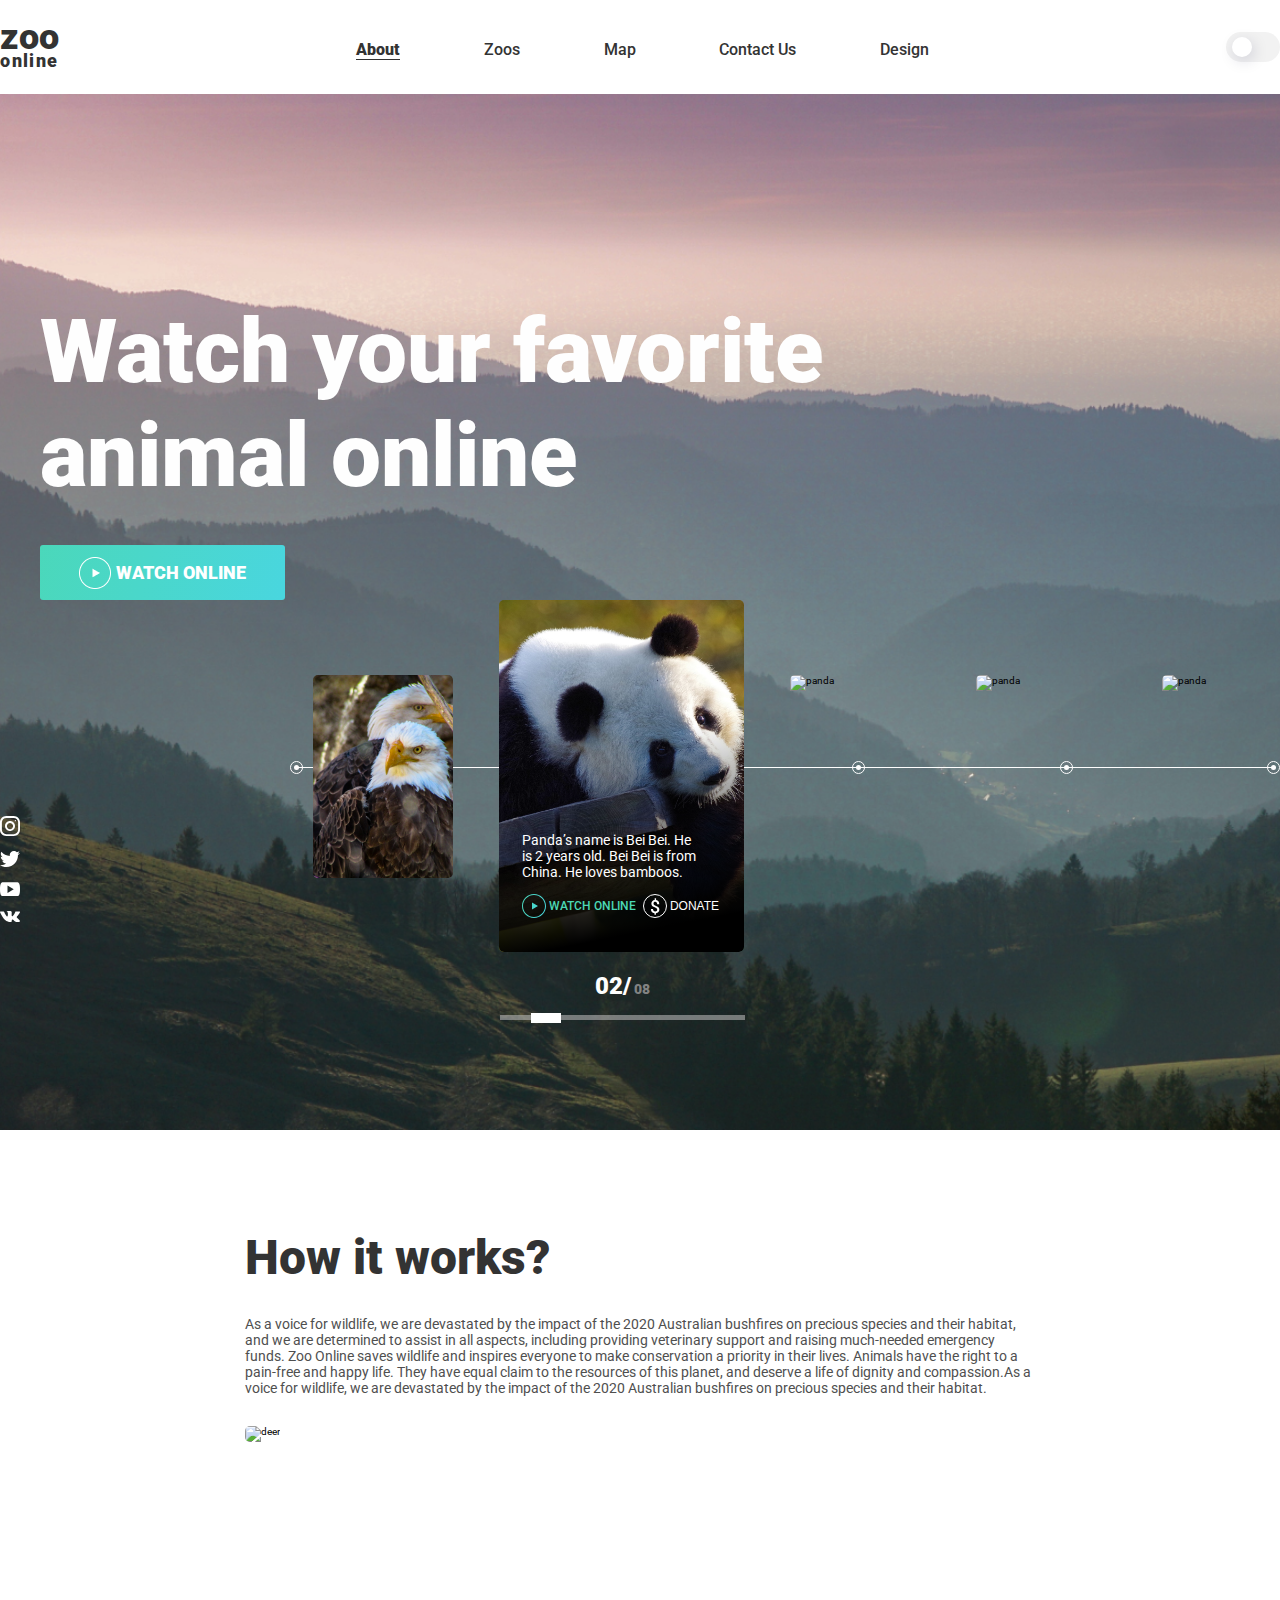
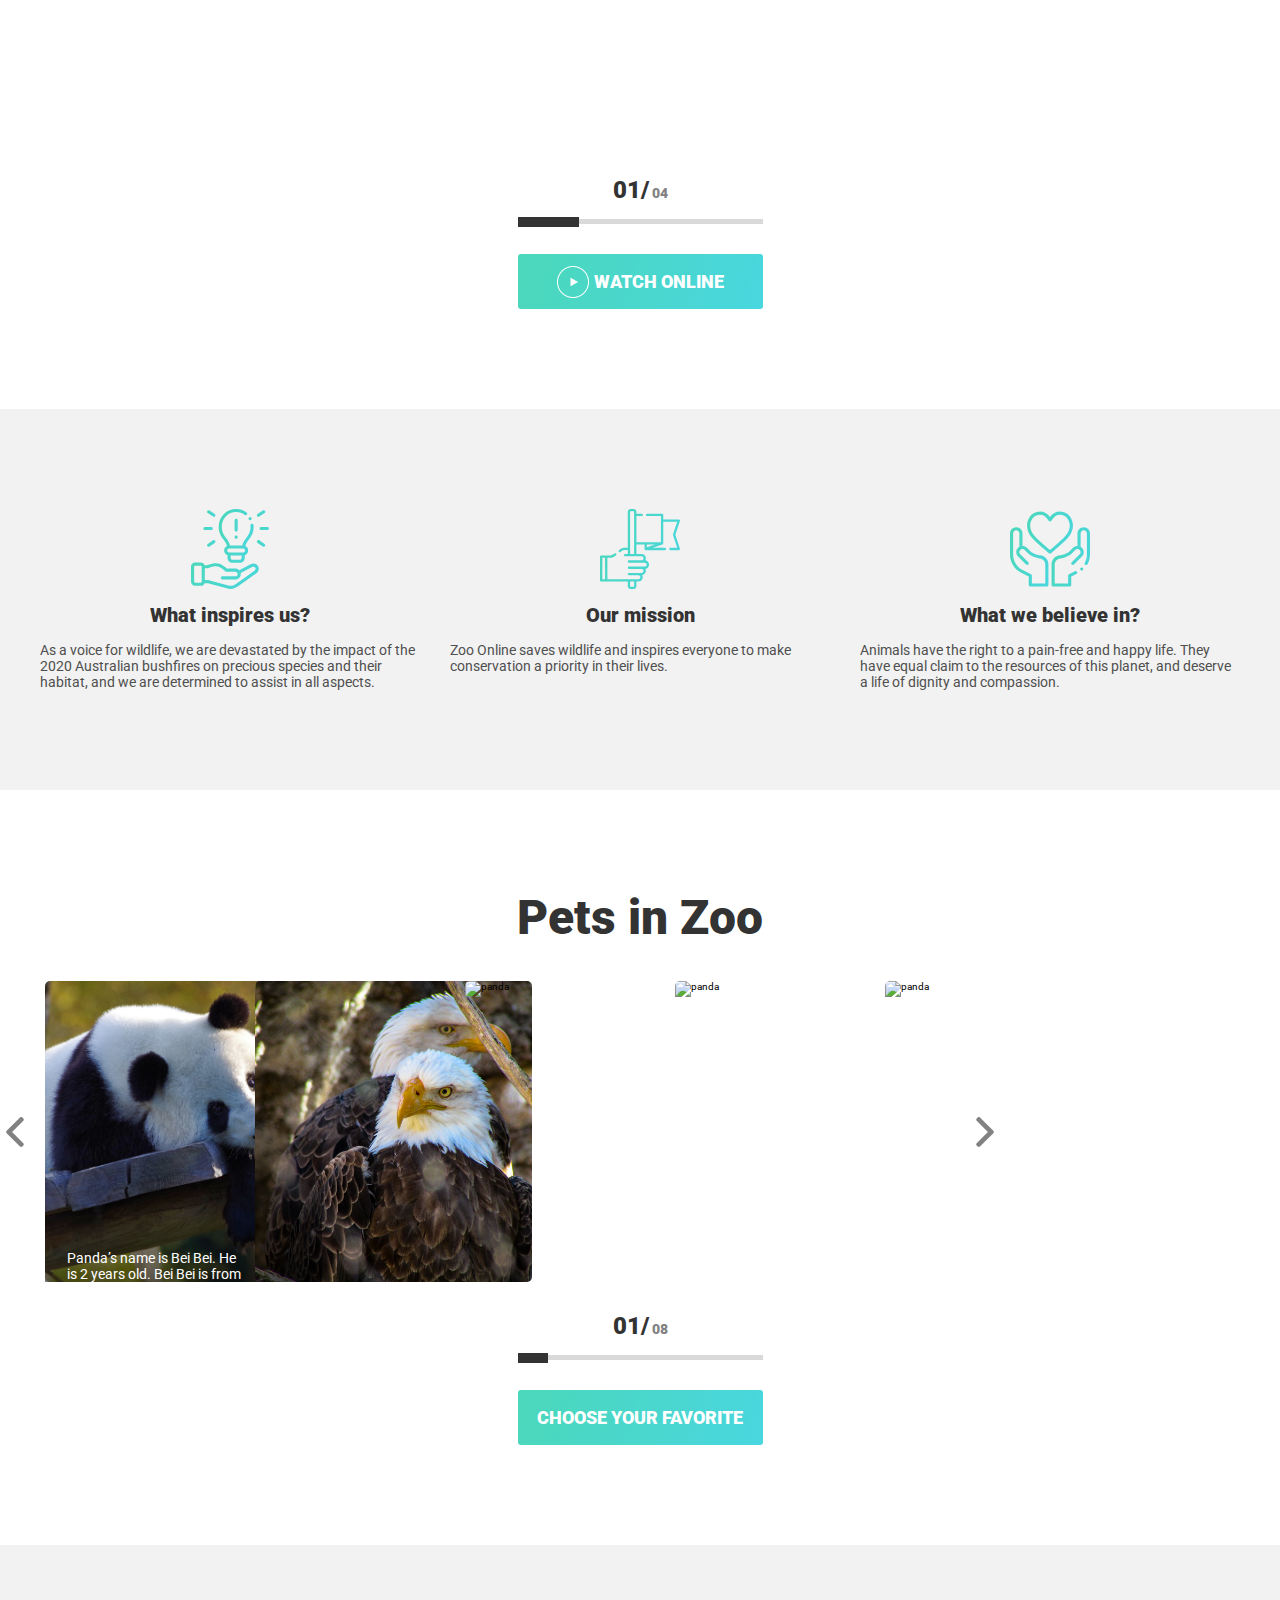
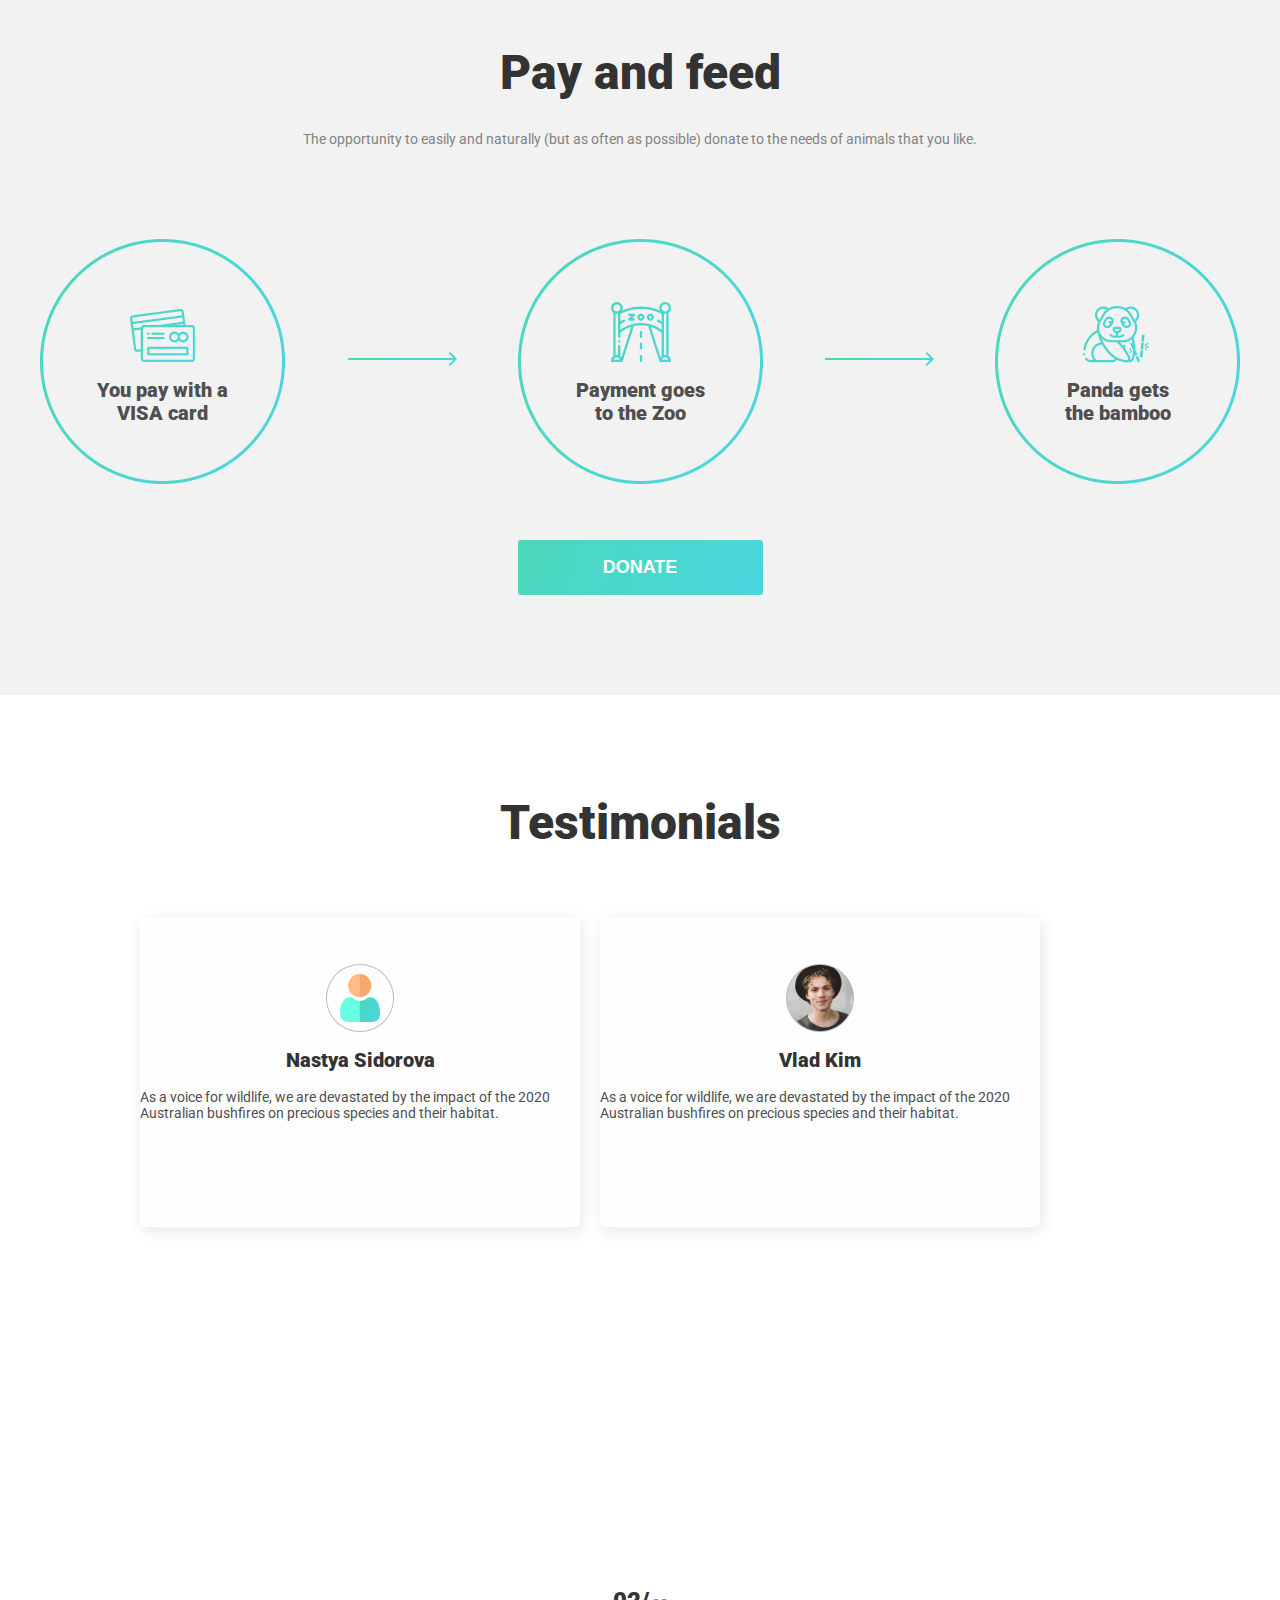
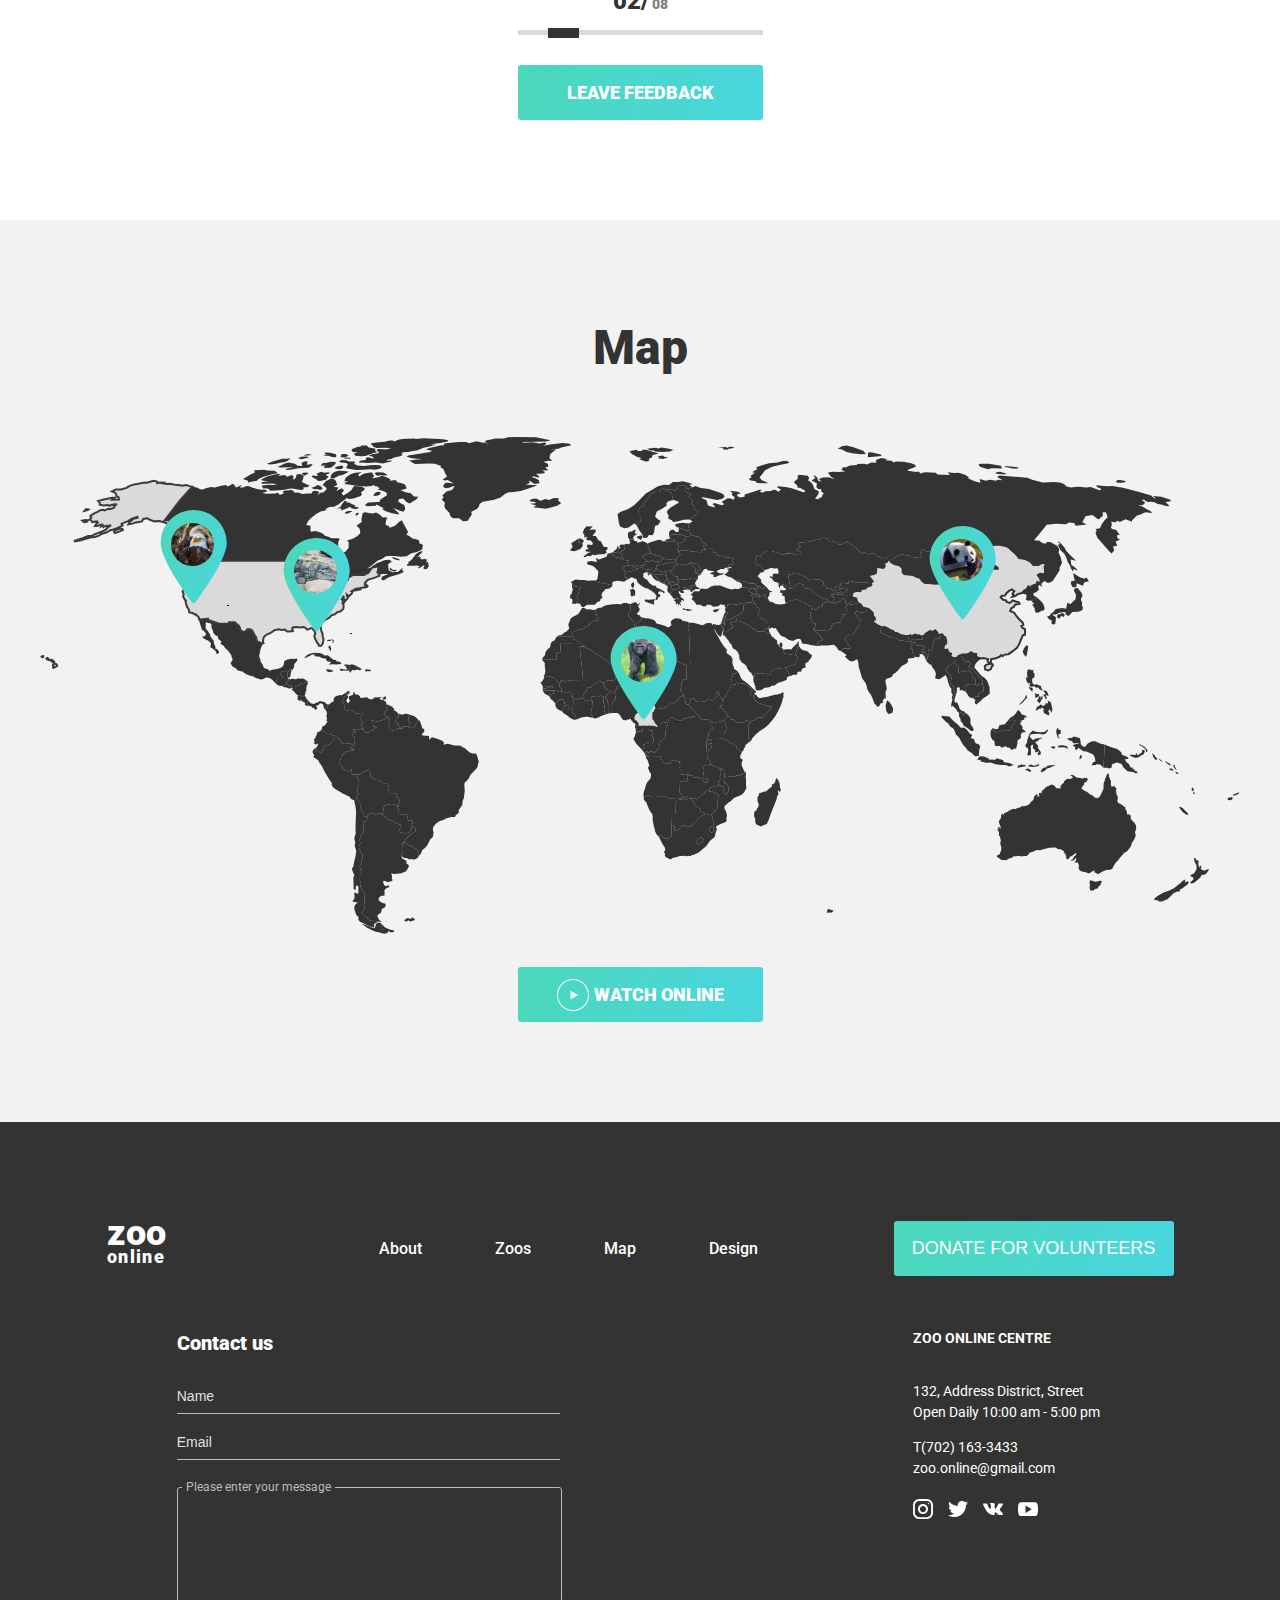
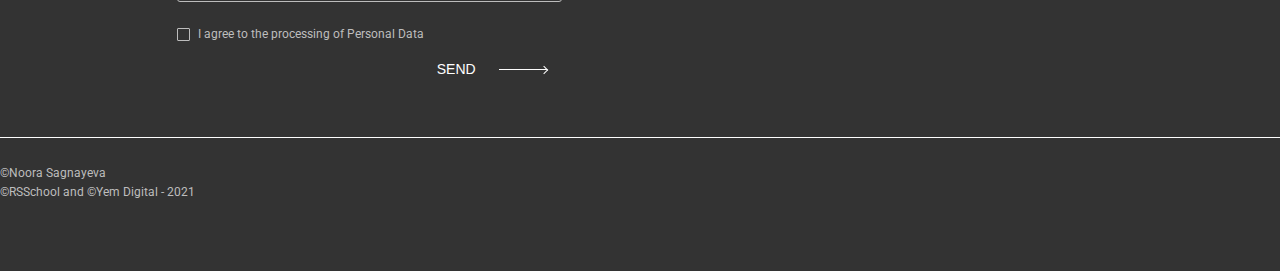
==== commit 367e7068: "fix: popup and 2nd slider" ====
--- a/online-zoo/pages/landing/index.html
+++ b/online-zoo/pages/landing/index.html
@@ -11,9 +11,9 @@
     />
     <link rel="stylesheet" href="style.css" />
     <script src="../../js/darkmode.js" defer></script>
-    <!-- <script src="../../js/popup.js" defer></script> -->
+    <script src="../../js/popup.js" defer></script>
     <script src="../../js/pets.js" defer></script>
-    <!-- <script src="../../js/pets2.js" defer></script> -->
+    <script src="../../js/pets2.js" defer></script>
     <title>Online Zoo</title>
   </head>
   <body class="light">
